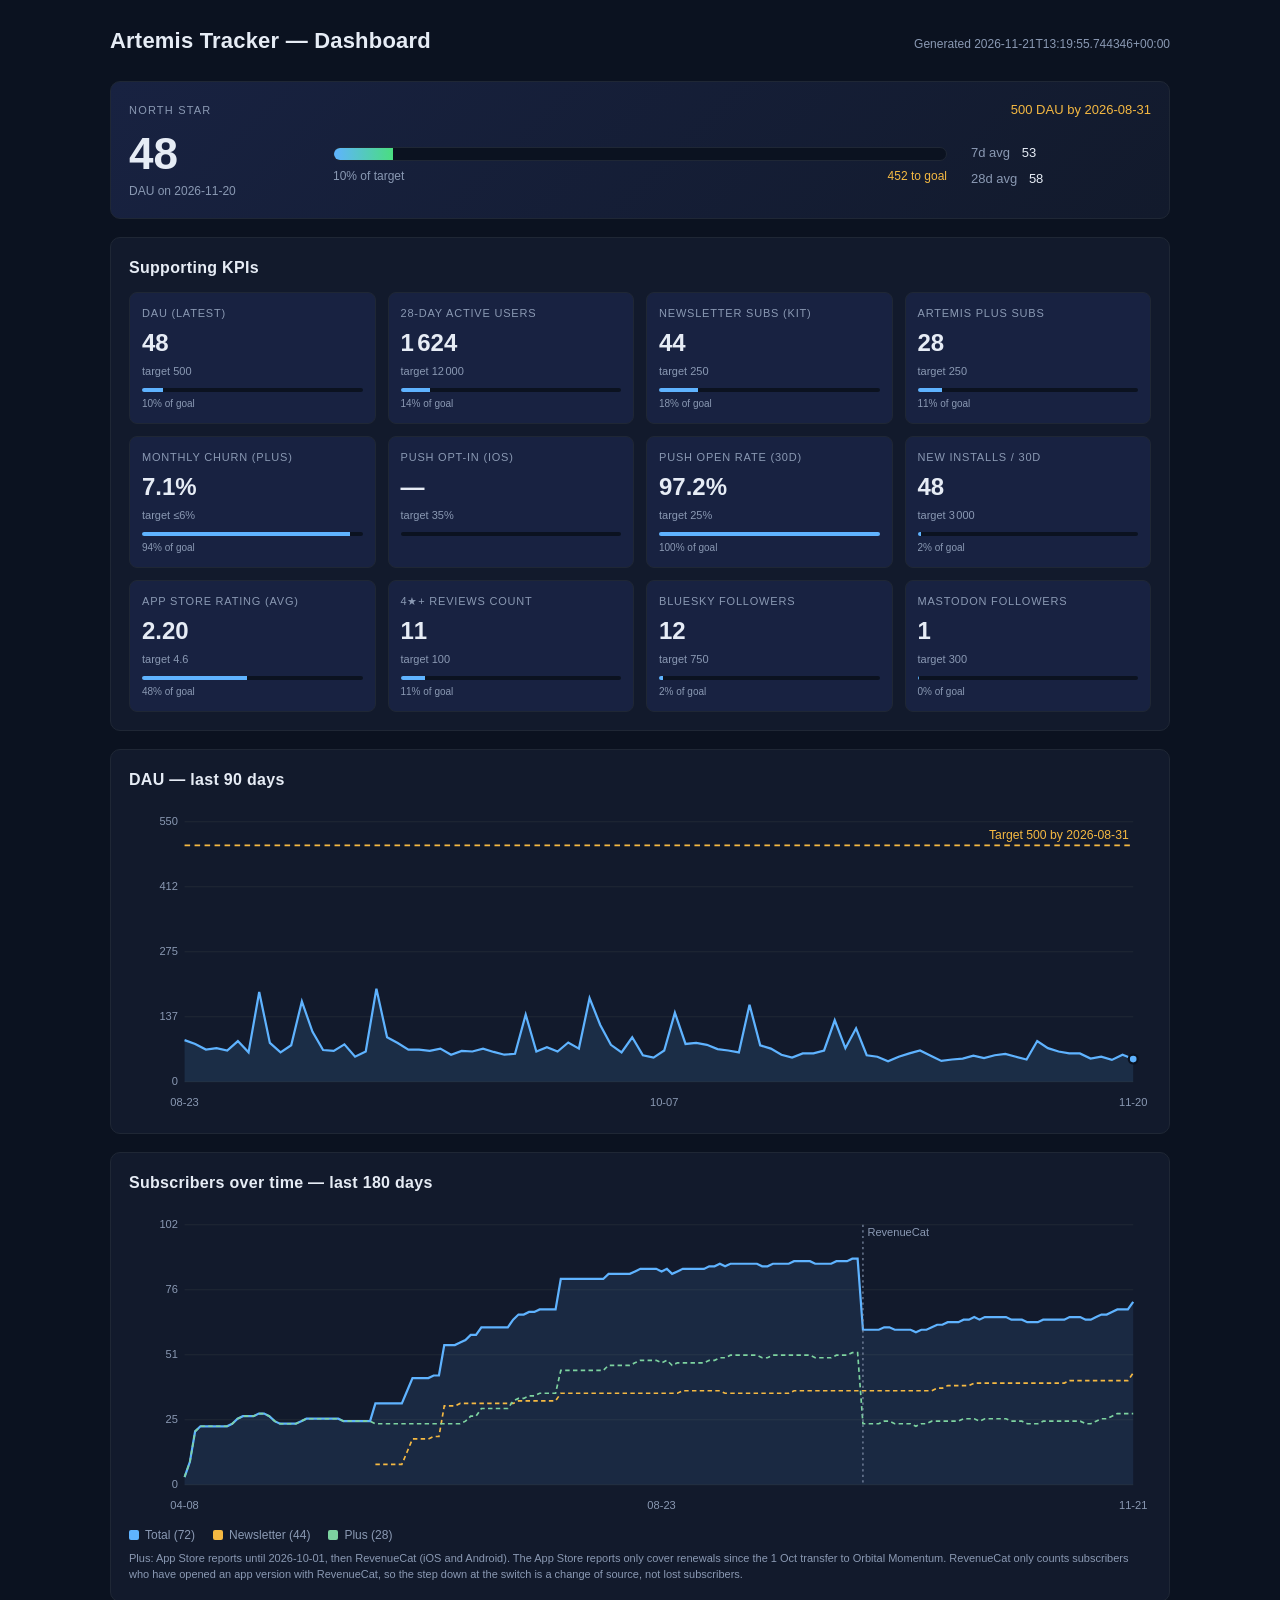
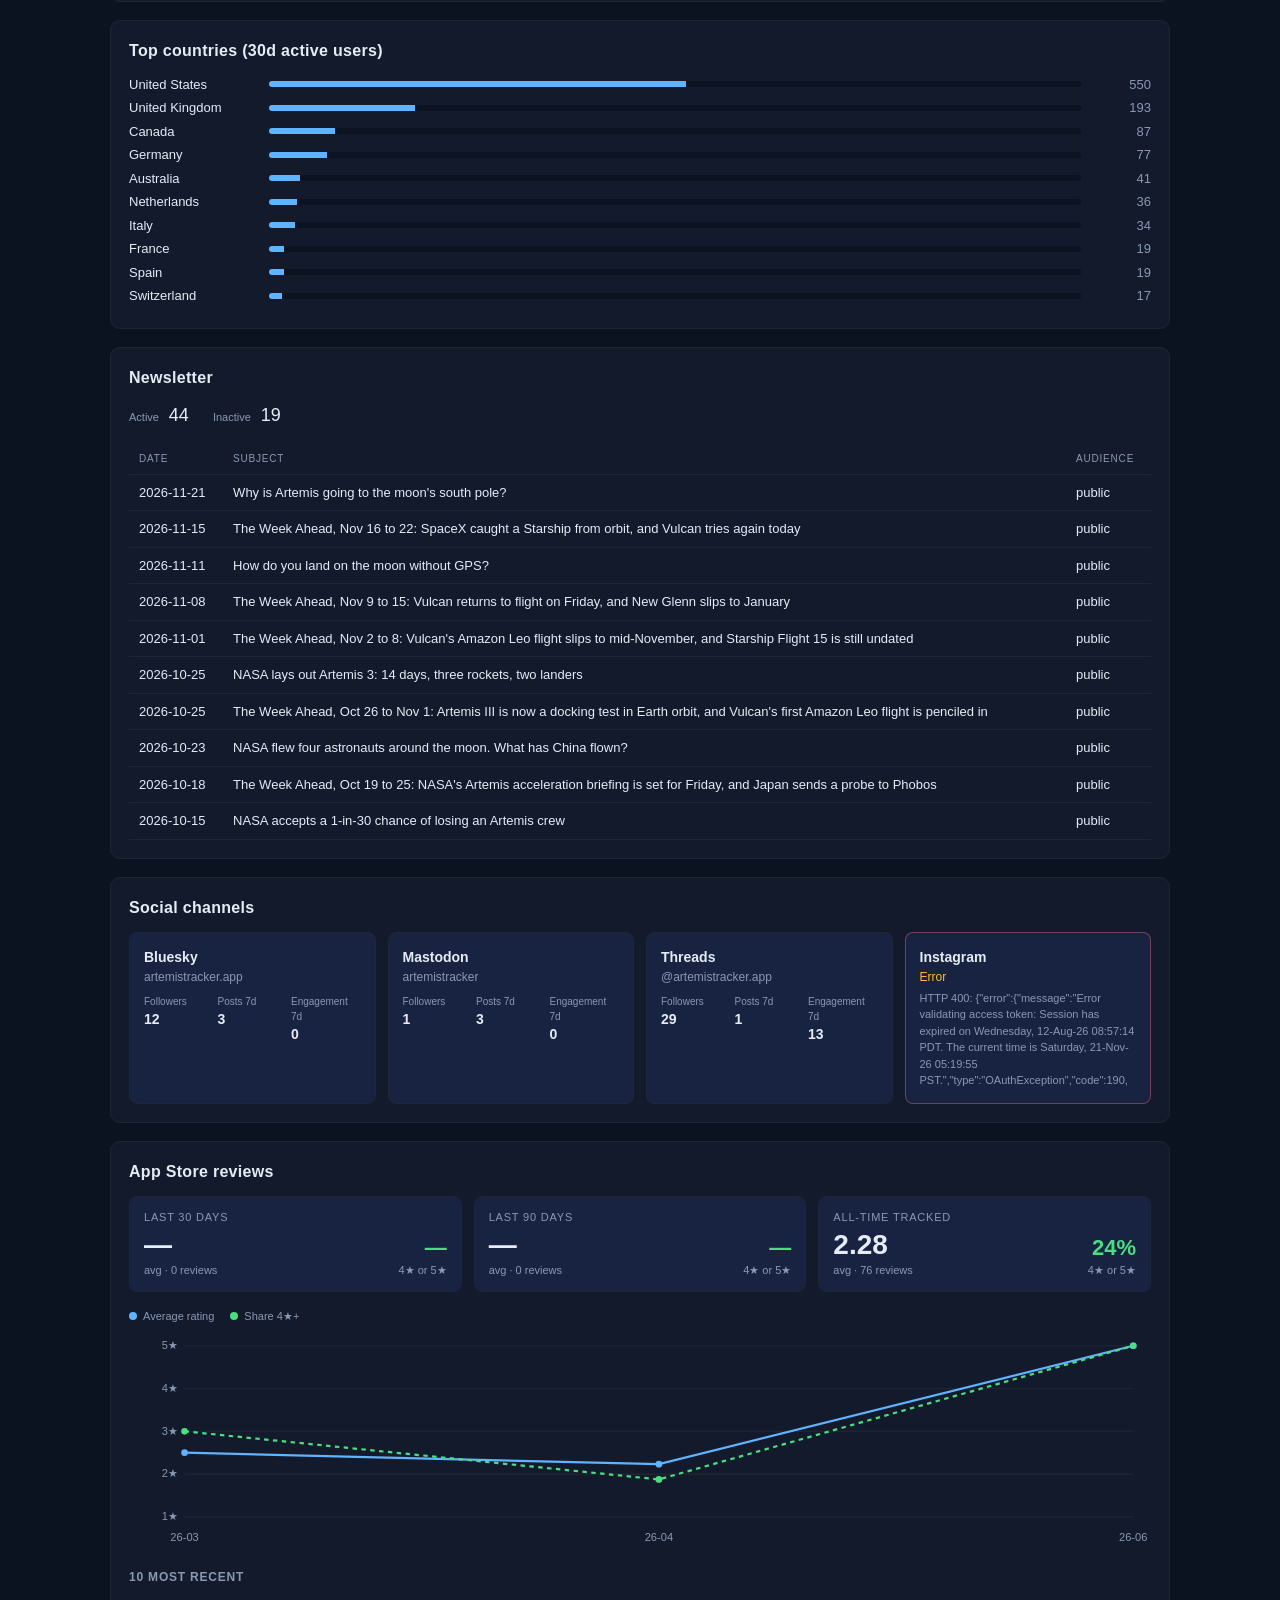
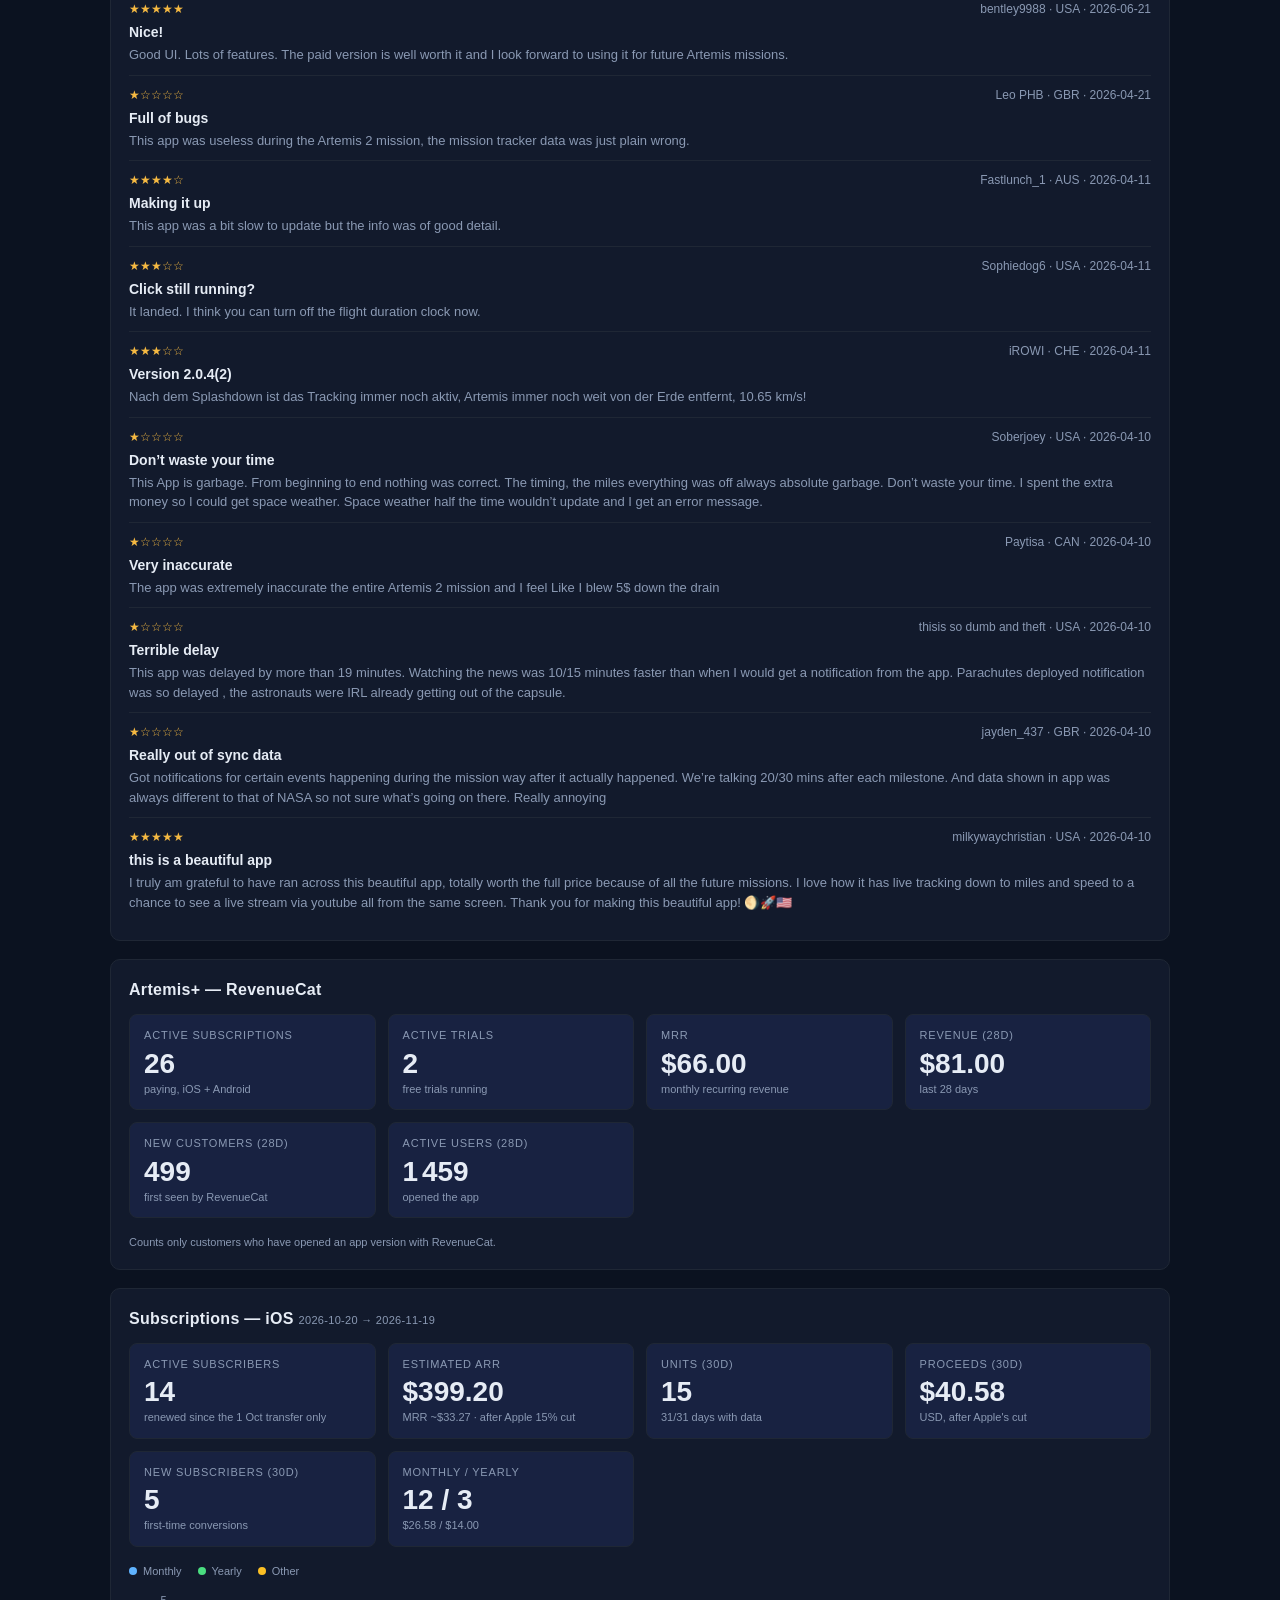
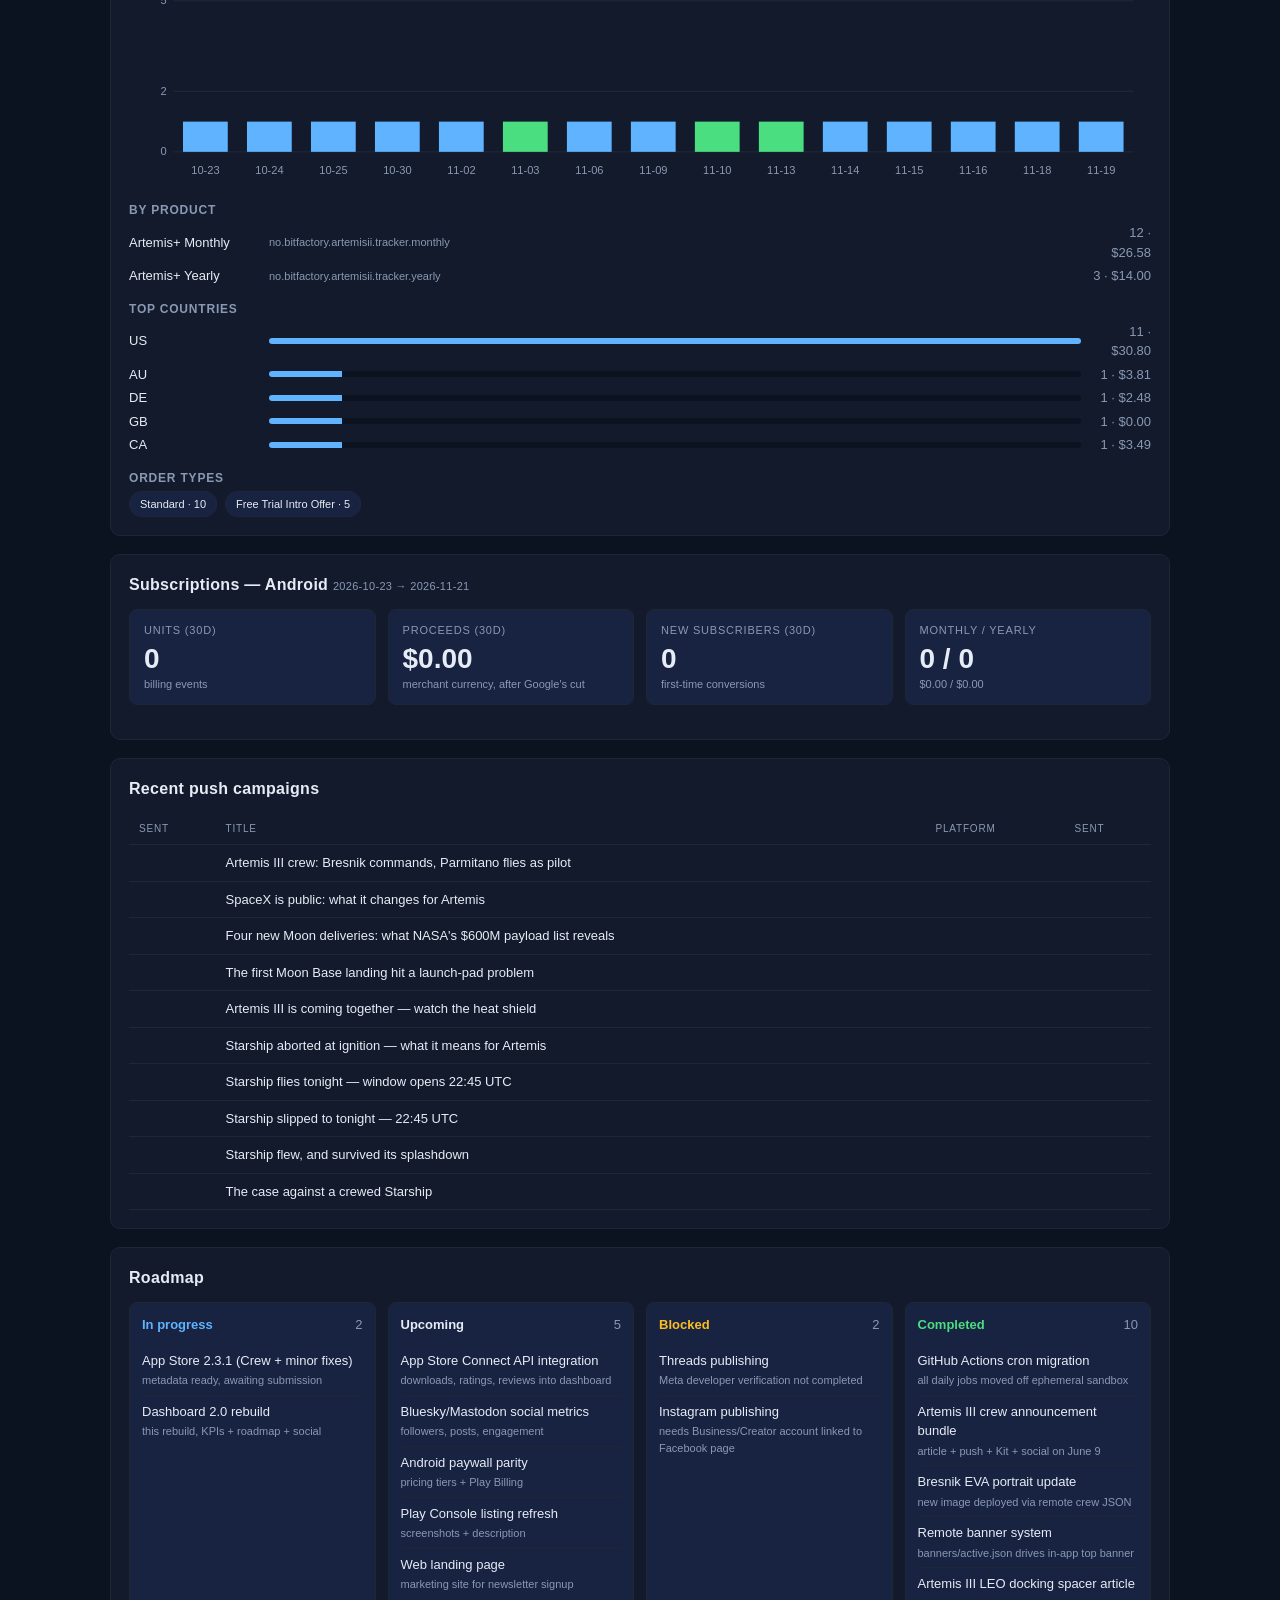
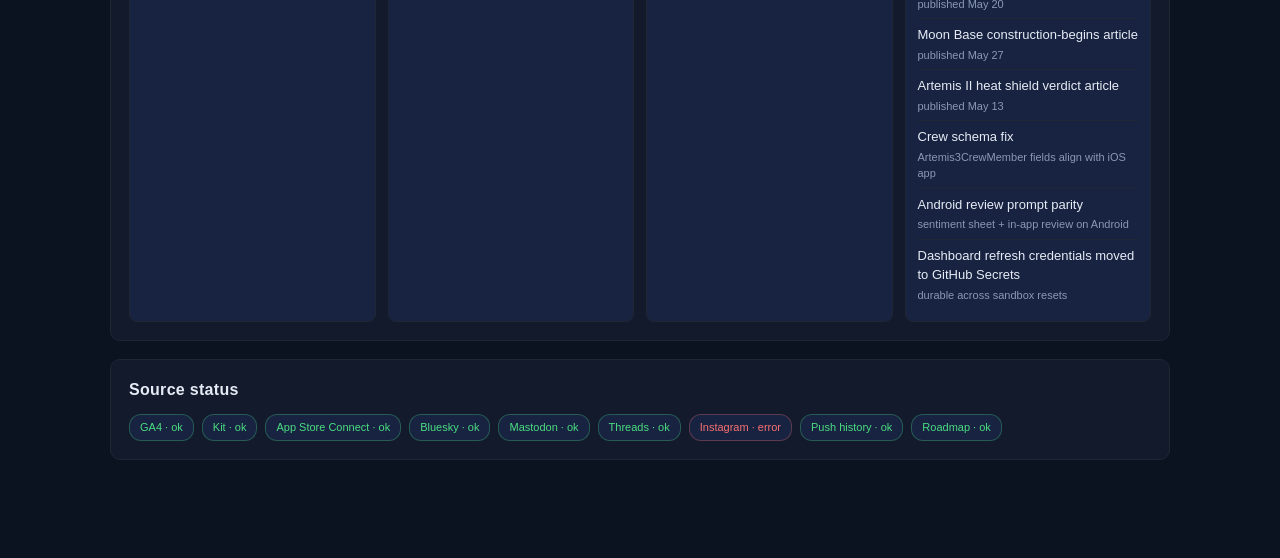
==== dashboard/index.html @ 48fac61f "Dashboard refresh: 2026-11-21T13:19:55Z" ====
<!doctype html>
<html lang='en'>
<head>
  <meta charset='utf-8'>
  <meta name='viewport' content='width=device-width, initial-scale=1'>
  <meta name='robots' content='noindex'>
  <title>Artemis Tracker — Dashboard</title>
  <style>
:root {
  --bg: #0b1220;
  --bg-card: #121a2c;
  --bg-card-2: #182241;
  --line: #1f2735;
  --text: #e6ecf5;
  --muted: #8a99b3;
  --accent: #5fb3ff;
  --accent-2: #f5b942;
  --ok: #4ade80;
  --warn: #fbbf24;
  --err: #f87171;
  --skipped: #6b7280;
}
* { box-sizing: border-box; }
html, body { background: var(--bg); color: var(--text); margin: 0; padding: 0;
  font-family: -apple-system, BlinkMacSystemFont, "Segoe UI", Roboto, "Helvetica Neue", Arial, sans-serif;
  font-size: 14px; line-height: 1.5; }
a { color: var(--accent); text-decoration: none; }
main { max-width: 1100px; margin: 0 auto; padding: 24px 20px 80px; }
header.page { display: flex; justify-content: space-between; align-items: baseline; margin-bottom: 24px; }
header.page h1 { font-size: 22px; margin: 0; letter-spacing: 0.2px; }
header.page .gen { color: var(--muted); font-size: 12px; }
h2 { font-size: 16px; letter-spacing: 0.3px; margin: 0 0 12px; color: var(--text); }
section { background: var(--bg-card); border: 1px solid var(--line); border-radius: 10px;
  padding: 18px; margin-bottom: 18px; }
.empty { color: var(--muted); font-style: normal; padding: 6px 0; }
.empty.err { color: var(--err); }

/* North Star */
.north-star { background: linear-gradient(135deg, #182241 0%, #121a2c 100%); }
.ns-head { display:flex; justify-content: space-between; align-items: baseline; margin-bottom: 12px; }
.ns-label { color: var(--muted); text-transform: uppercase; letter-spacing: 1.2px; font-size: 11px; }
.ns-target { color: var(--accent-2); font-size: 13px; }
.ns-row { display: grid; grid-template-columns: 180px 1fr 180px; gap: 24px; align-items: center; }
.ns-current .ns-value { font-size: 44px; font-weight: 600; line-height: 1; color: var(--text); }
.ns-current .ns-sub { color: var(--muted); font-size: 12px; margin-top: 6px; }
.ns-bar { position: relative; height: 14px; background: #0b1220; border: 1px solid var(--line); border-radius: 8px; overflow: hidden; }
.ns-bar-fill { height: 100%; background: linear-gradient(90deg, #5fb3ff, #4ade80); }
.ns-progress-meta { display: flex; justify-content: space-between; color: var(--muted); font-size: 12px; margin-top: 6px; }
.ns-gap { color: var(--accent-2); }
.ns-gap.ok { color: var(--ok); }
.ns-aux { display: flex; flex-direction: column; gap: 6px; font-size: 13px; }
.ns-aux .lbl { color: var(--muted); margin-right: 8px; }
.ns-aux .val { color: var(--text); font-weight: 500; }

/* KPI grid */
.kpi-grid { display: grid; grid-template-columns: repeat(auto-fill, minmax(200px, 1fr)); gap: 12px; }
.kpi { background: var(--bg-card-2); border: 1px solid var(--line); border-radius: 8px; padding: 12px; }
.kpi-label { color: var(--muted); font-size: 11px; text-transform: uppercase; letter-spacing: 0.8px; }
.kpi-value { font-size: 24px; font-weight: 600; margin-top: 4px; }
.kpi-target { color: var(--muted); font-size: 11px; margin-top: 2px; }
.kpi-bar { height: 4px; background: #0b1220; border-radius: 4px; margin-top: 8px; overflow: hidden; }
.kpi-bar-fill { height: 100%; background: var(--accent); }
.kpi-pct { color: var(--muted); font-size: 10px; margin-top: 4px; }

/* Chart */
.chart-section svg { width: 100%; height: auto; display: block; }

/* Tables */
.tbl { width: 100%; border-collapse: collapse; font-size: 13px; }
.tbl th, .tbl td { padding: 8px 10px; border-bottom: 1px solid var(--line); text-align: left; }
.tbl th { color: var(--muted); font-weight: 500; text-transform: uppercase; font-size: 10px; letter-spacing: 0.8px; }

.kit-stats { display: flex; gap: 24px; margin-bottom: 14px; }
.kit-stats .lbl { color: var(--muted); font-size: 11px; }
.kit-stats .val { font-size: 18px; margin-left: 6px; }

/* Socials */
.social-grid { display: grid; grid-template-columns: repeat(auto-fit, minmax(220px, 1fr)); gap: 12px; }
.social-card { background: var(--bg-card-2); border: 1px solid var(--line); border-radius: 8px; padding: 14px; }
.social-card.blocked, .social-card.skipped { opacity: 0.6; }
.social-card.err { border-color: rgba(248, 113, 113, 0.4); }
.social-name { font-weight: 600; }
.social-handle { color: var(--muted); font-size: 12px; margin-bottom: 8px; }
.social-blocked { color: var(--warn); font-size: 12px; }
.social-reason { color: var(--muted); font-size: 11px; margin-top: 4px; }
.social-stats { display: grid; grid-template-columns: 1fr 1fr 1fr; gap: 4px; margin-top: 8px; }
.social-stats .lbl { color: var(--muted); font-size: 10px; display: block; }
.social-stats .val { font-weight: 600; }

/* App Store */
.asc-stat-grid { display: grid; grid-template-columns: repeat(auto-fit, minmax(220px, 1fr)); gap: 12px; margin-bottom: 16px; }
.asc-stat-card { background: var(--bg-card-2); border: 1px solid var(--line); border-radius: 8px; padding: 12px 14px; }
.asc-stat-label { color: var(--muted); font-size: 11px; text-transform: uppercase; letter-spacing: 0.8px; margin-bottom: 6px; }
.asc-stat-row { display: flex; justify-content: space-between; align-items: flex-end; }
.asc-stat-val { font-size: 28px; font-weight: 600; line-height: 1; }
.asc-stat-share { font-size: 22px; font-weight: 600; color: var(--ok); line-height: 1; }
.asc-stat-sub { color: var(--muted); font-size: 11px; margin-top: 3px; }
.asc-stat-side { text-align: right; }
.asc-new-badge { background: var(--accent); color: #0b1220; border-radius: 10px; padding: 2px 10px; font-size: 11px; font-weight: 600; margin-left: 8px; vertical-align: middle; }
.asc-trend { margin: 12px 0 18px; }
.asc-trend-head { display: flex; gap: 16px; color: var(--muted); font-size: 11px; margin-bottom: 4px; }
.asc-legend { display: inline-flex; align-items: center; gap: 6px; }
.legend-dot { width: 8px; height: 8px; border-radius: 50%; display: inline-block; }
.asc-trend svg { width: 100%; height: auto; display: block; }
.asc-recent-h { font-size: 12px; color: var(--muted); text-transform: uppercase; letter-spacing: 0.8px; margin: 14px 0 4px; }
.review { padding: 10px 0; border-bottom: 1px solid var(--line); }
.review:last-child { border-bottom: none; }
.review-head { display: flex; justify-content: space-between; font-size: 12px; }
.review-stars { color: var(--accent-2); }
.review-meta { color: var(--muted); }
.review-title { font-weight: 600; margin-top: 4px; }
.review-body { color: var(--muted); font-size: 13px; margin-top: 2px; }

/* Roadmap */
.roadmap-grid { display: grid; grid-template-columns: repeat(auto-fit, minmax(220px, 1fr)); gap: 12px; }
.rm-col { background: var(--bg-card-2); border: 1px solid var(--line); border-radius: 8px; padding: 12px; }
.rm-col h3 { margin: 0 0 10px; font-size: 13px; display: flex; justify-content: space-between; }
.rm-count { color: var(--muted); font-weight: normal; }
.rm-col ul { margin: 0; padding: 0; list-style: none; }
.rm-col li { padding: 6px 0; border-bottom: 1px solid var(--line); font-size: 13px; }
.rm-col li:last-child { border-bottom: none; }
.rm-title { display: block; }
.rm-note { display: block; color: var(--muted); font-size: 11px; margin-top: 2px; }
.rm-in_progress h3 { color: var(--accent); }
.rm-upcoming h3 { color: var(--text); }
.rm-blocked h3 { color: var(--warn); }
.rm-completed h3 { color: var(--ok); }

/* Countries */
.ctry-row { display: grid; grid-template-columns: 130px 1fr 60px; align-items: center; gap: 10px; margin-bottom: 4px; font-size: 13px; }
.ctry-bar { height: 6px; background: #0b1220; border-radius: 4px; overflow: hidden; }
.ctry-fill { height: 100%; background: var(--accent); }
.ctry-val { text-align: right; color: var(--muted); }

/* Health chips */
.chips { display: flex; flex-wrap: wrap; gap: 8px; }
.chip { font-size: 11px; padding: 4px 10px; border-radius: 12px; border: 1px solid var(--line); background: var(--bg-card-2); }
.chip-ok { color: var(--ok); border-color: rgba(74, 222, 128, 0.3); }
.chip-error { color: var(--err); border-color: rgba(248, 113, 113, 0.3); }
.chip-blocked { color: var(--warn); border-color: rgba(251, 191, 36, 0.3); }
.chip-skipped { color: var(--skipped); }
</style>
</head>
<body>
<main>
  <header class='page'>
    <h1>Artemis Tracker — Dashboard</h1>
    <div class='gen'>Generated 2026-11-21T13:19:55.744346+00:00</div>
  </header>

  
<section class='north-star'>
  <div class='ns-head'>
    <div class='ns-label'>North Star</div>
    <div class='ns-target'>500 DAU by 2026-08-31</div>
  </div>
  <div class='ns-row'>
    <div class='ns-current'>
      <div class='ns-value'>48</div>
      <div class='ns-sub'>DAU on 2026-11-20</div>
    </div>
    <div class='ns-progress-wrap'>
      <div class='ns-bar'>
        <div class='ns-bar-fill' style='width:9.6%'></div>
        <div class='ns-bar-target' title='Target 500'></div>
      </div>
      <div class='ns-progress-meta'>
        <span>10% of target</span>
        <span class='ns-gap'>452 to goal</span>
      </div>
    </div>
    <div class='ns-aux'>
      <div><span class='lbl'>7d avg</span> <span class='val'>53</span></div>
      <div><span class='lbl'>28d avg</span> <span class='val'>58</span></div>
    </div>
  </div>
</section>
  
<section class='kpis'>
  <h2>Supporting KPIs</h2>
  <div class='kpi-grid'>
    
  <div class='kpi'>
    <div class='kpi-label'>DAU (latest)</div>
    <div class='kpi-value'>48</div>
    <div class='kpi-target'>target 500</div>
    <div class='kpi-bar'><div class='kpi-bar-fill' style='width:9.6%'></div></div>
    <div class='kpi-pct'>10% of goal</div>
  </div>
  <div class='kpi'>
    <div class='kpi-label'>28-day active users</div>
    <div class='kpi-value'>1 624</div>
    <div class='kpi-target'>target 12 000</div>
    <div class='kpi-bar'><div class='kpi-bar-fill' style='width:13.5%'></div></div>
    <div class='kpi-pct'>14% of goal</div>
  </div>
  <div class='kpi'>
    <div class='kpi-label'>Newsletter subs (Kit)</div>
    <div class='kpi-value'>44</div>
    <div class='kpi-target'>target 250</div>
    <div class='kpi-bar'><div class='kpi-bar-fill' style='width:17.6%'></div></div>
    <div class='kpi-pct'>18% of goal</div>
  </div>
  <div class='kpi'>
    <div class='kpi-label'>Artemis Plus subs</div>
    <div class='kpi-value'>28</div>
    <div class='kpi-target'>target 250</div>
    <div class='kpi-bar'><div class='kpi-bar-fill' style='width:11.2%'></div></div>
    <div class='kpi-pct'>11% of goal</div>
  </div>
  <div class='kpi'>
    <div class='kpi-label'>Monthly churn (Plus)</div>
    <div class='kpi-value'>7.1%</div>
    <div class='kpi-target'>target ≤6%</div>
    <div class='kpi-bar'><div class='kpi-bar-fill' style='width:94.3%'></div></div>
    <div class='kpi-pct'>94% of goal</div>
  </div>
  <div class='kpi'>
    <div class='kpi-label'>Push opt-in (iOS)</div>
    <div class='kpi-value'>—</div>
    <div class='kpi-target'>target 35%</div>
    <div class='kpi-bar'><div class='kpi-bar-fill' style='width:0%'></div></div>
    <div class='kpi-pct'></div>
  </div>
  <div class='kpi'>
    <div class='kpi-label'>Push open rate (30d)</div>
    <div class='kpi-value'>97.2%</div>
    <div class='kpi-target'>target 25%</div>
    <div class='kpi-bar'><div class='kpi-bar-fill' style='width:100.0%'></div></div>
    <div class='kpi-pct'>100% of goal</div>
  </div>
  <div class='kpi'>
    <div class='kpi-label'>New installs / 30d</div>
    <div class='kpi-value'>48</div>
    <div class='kpi-target'>target 3 000</div>
    <div class='kpi-bar'><div class='kpi-bar-fill' style='width:1.6%'></div></div>
    <div class='kpi-pct'>2% of goal</div>
  </div>
  <div class='kpi'>
    <div class='kpi-label'>App Store rating (avg)</div>
    <div class='kpi-value'>2.20</div>
    <div class='kpi-target'>target 4.6</div>
    <div class='kpi-bar'><div class='kpi-bar-fill' style='width:47.8%'></div></div>
    <div class='kpi-pct'>48% of goal</div>
  </div>
  <div class='kpi'>
    <div class='kpi-label'>4★+ reviews count</div>
    <div class='kpi-value'>11</div>
    <div class='kpi-target'>target 100</div>
    <div class='kpi-bar'><div class='kpi-bar-fill' style='width:11.0%'></div></div>
    <div class='kpi-pct'>11% of goal</div>
  </div>
  <div class='kpi'>
    <div class='kpi-label'>Bluesky followers</div>
    <div class='kpi-value'>12</div>
    <div class='kpi-target'>target 750</div>
    <div class='kpi-bar'><div class='kpi-bar-fill' style='width:1.6%'></div></div>
    <div class='kpi-pct'>2% of goal</div>
  </div>
  <div class='kpi'>
    <div class='kpi-label'>Mastodon followers</div>
    <div class='kpi-value'>1</div>
    <div class='kpi-target'>target 300</div>
    <div class='kpi-bar'><div class='kpi-bar-fill' style='width:0.3%'></div></div>
    <div class='kpi-pct'>0% of goal</div>
  </div>
  </div>
</section>
  
<section class='chart-section'>
  <h2>DAU — last 90 days</h2>
  <svg viewBox='0 0 920 280' xmlns='http://www.w3.org/2000/svg' role='img' aria-label='Daily active users chart'>
    <line x1='50' y1='250.0' x2='904' y2='250.0' stroke='#1f2735' stroke-width='1'/><text x='44' y='253.0' fill='#8a99b3' font-size='10' text-anchor='end'>0</text><line x1='50' y1='191.5' x2='904' y2='191.5' stroke='#1f2735' stroke-width='1'/><text x='44' y='194.5' fill='#8a99b3' font-size='10' text-anchor='end'>137</text><line x1='50' y1='133.0' x2='904' y2='133.0' stroke='#1f2735' stroke-width='1'/><text x='44' y='136.0' fill='#8a99b3' font-size='10' text-anchor='end'>275</text><line x1='50' y1='74.5' x2='904' y2='74.5' stroke='#1f2735' stroke-width='1'/><text x='44' y='77.5' fill='#8a99b3' font-size='10' text-anchor='end'>412</text><line x1='50' y1='16.0' x2='904' y2='16.0' stroke='#1f2735' stroke-width='1'/><text x='44' y='19.0' fill='#8a99b3' font-size='10' text-anchor='end'>550</text>
    <polygon points='50.0,250.0 50.0,212.6 59.6,216.0 69.2,221.1 78.8,219.8 88.4,221.9 98.0,213.4 107.6,223.6 117.2,169.2 126.8,215.1 136.4,223.6 146.0,217.2 155.6,177.7 165.1,204.9 174.7,221.5 184.3,222.3 193.9,216.4 203.5,227.5 213.1,222.8 222.7,166.2 232.3,210.0 241.9,215.1 251.5,221.1 261.1,221.1 270.7,222.3 280.3,220.2 289.9,225.7 299.5,222.3 309.1,222.8 318.7,220.2 328.3,223.2 337.9,225.7 347.5,224.9 357.1,189.6 366.7,222.8 376.2,218.9 385.8,222.8 395.4,214.7 405.0,220.2 414.6,174.7 424.2,198.9 433.8,216.8 443.4,223.6 453.0,210.0 462.6,226.2 472.2,228.3 481.8,221.9 491.4,187.9 501.0,216.0 510.6,215.1 520.2,216.8 529.8,220.6 539.4,221.9 549.0,223.6 558.6,180.7 568.2,217.2 577.8,220.2 587.3,225.7 596.9,228.3 606.5,224.5 616.1,224.5 625.7,221.9 635.3,194.7 644.9,219.8 654.5,201.9 664.1,226.2 673.7,227.5 683.3,231.7 692.9,227.5 702.5,224.5 712.1,221.9 721.7,226.6 731.3,231.3 740.9,230.0 750.5,229.2 760.1,226.6 769.7,228.7 779.3,226.2 788.9,224.9 798.4,227.5 808.0,230.0 817.6,213.4 827.2,219.8 836.8,222.8 846.4,224.5 856.0,224.5 865.6,229.2 875.2,227.5 884.8,230.4 894.4,225.7 904.0,229.6 904.0,250.0' fill='rgba(95,179,255,0.12)' />
    <polyline points='50.0,212.6 59.6,216.0 69.2,221.1 78.8,219.8 88.4,221.9 98.0,213.4 107.6,223.6 117.2,169.2 126.8,215.1 136.4,223.6 146.0,217.2 155.6,177.7 165.1,204.9 174.7,221.5 184.3,222.3 193.9,216.4 203.5,227.5 213.1,222.8 222.7,166.2 232.3,210.0 241.9,215.1 251.5,221.1 261.1,221.1 270.7,222.3 280.3,220.2 289.9,225.7 299.5,222.3 309.1,222.8 318.7,220.2 328.3,223.2 337.9,225.7 347.5,224.9 357.1,189.6 366.7,222.8 376.2,218.9 385.8,222.8 395.4,214.7 405.0,220.2 414.6,174.7 424.2,198.9 433.8,216.8 443.4,223.6 453.0,210.0 462.6,226.2 472.2,228.3 481.8,221.9 491.4,187.9 501.0,216.0 510.6,215.1 520.2,216.8 529.8,220.6 539.4,221.9 549.0,223.6 558.6,180.7 568.2,217.2 577.8,220.2 587.3,225.7 596.9,228.3 606.5,224.5 616.1,224.5 625.7,221.9 635.3,194.7 644.9,219.8 654.5,201.9 664.1,226.2 673.7,227.5 683.3,231.7 692.9,227.5 702.5,224.5 712.1,221.9 721.7,226.6 731.3,231.3 740.9,230.0 750.5,229.2 760.1,226.6 769.7,228.7 779.3,226.2 788.9,224.9 798.4,227.5 808.0,230.0 817.6,213.4 827.2,219.8 836.8,222.8 846.4,224.5 856.0,224.5 865.6,229.2 875.2,227.5 884.8,230.4 894.4,225.7 904.0,229.6' fill='none' stroke='#5fb3ff' stroke-width='2'/>
    <line x1='50' y1='37.3' x2='904' y2='37.3' stroke='#f5b942' stroke-width='1.5' stroke-dasharray='5,4' />
    <text x='900' y='31.3' fill='#f5b942' font-size='11' text-anchor='end'>Target 500 by 2026-08-31</text>
    <circle cx='904.0' cy='229.6' r='4' fill='#5fb3ff' stroke='#0b1220' stroke-width='2'/>
    <text x='50.0' y='272' fill='#8a99b3' font-size='10' text-anchor='middle'>08-23</text><text x='481.8' y='272' fill='#8a99b3' font-size='10' text-anchor='middle'>10-07</text><text x='904.0' y='272' fill='#8a99b3' font-size='10' text-anchor='middle'>11-20</text>
  </svg>
</section>
  
<section class='chart-section'>
  <h2>Subscribers over time — last 180 days</h2>
  <svg viewBox='0 0 920 280' xmlns='http://www.w3.org/2000/svg' role='img' aria-label='Accumulated subscribers chart'>
    <line x1='50' y1='250.0' x2='904' y2='250.0' stroke='#1f2735' stroke-width='1'/><text x='44' y='253.0' fill='#8a99b3' font-size='10' text-anchor='end'>0</text><line x1='50' y1='191.5' x2='904' y2='191.5' stroke='#1f2735' stroke-width='1'/><text x='44' y='194.5' fill='#8a99b3' font-size='10' text-anchor='end'>25</text><line x1='50' y1='133.0' x2='904' y2='133.0' stroke='#1f2735' stroke-width='1'/><text x='44' y='136.0' fill='#8a99b3' font-size='10' text-anchor='end'>51</text><line x1='50' y1='74.5' x2='904' y2='74.5' stroke='#1f2735' stroke-width='1'/><text x='44' y='77.5' fill='#8a99b3' font-size='10' text-anchor='end'>76</text><line x1='50' y1='16.0' x2='904' y2='16.0' stroke='#1f2735' stroke-width='1'/><text x='44' y='19.0' fill='#8a99b3' font-size='10' text-anchor='end'>102</text>
    <polygon points='50.0,250.0 50.0,243.1 54.8,229.4 59.5,202.0 64.3,197.4 69.1,197.4 73.9,197.4 78.6,197.4 83.4,197.4 88.2,197.4 92.9,195.1 97.7,190.6 102.5,188.3 107.3,188.3 112.0,188.3 116.8,186.0 121.6,186.0 126.3,188.3 131.1,192.8 135.9,195.1 140.6,195.1 145.4,195.1 150.2,195.1 155.0,192.8 159.7,190.6 164.5,190.6 169.3,190.6 174.0,190.6 178.8,190.6 183.6,190.6 188.4,190.6 193.1,192.8 197.9,192.8 202.7,192.8 207.4,192.8 212.2,192.8 217.0,192.8 221.8,176.8 226.5,176.8 231.3,176.8 236.1,176.8 240.8,176.8 245.6,176.8 250.4,165.4 255.2,154.0 259.9,154.0 264.7,154.0 269.5,154.0 274.2,151.7 279.0,151.7 283.8,124.3 288.5,124.3 293.3,124.3 298.1,122.0 302.9,119.7 307.6,115.1 312.4,115.1 317.2,108.3 321.9,108.3 326.7,108.3 331.5,108.3 336.3,108.3 341.0,108.3 345.8,101.4 350.6,96.8 355.3,96.8 360.1,94.5 364.9,94.5 369.7,92.2 374.4,92.2 379.2,92.2 384.0,92.2 388.7,64.8 393.5,64.8 398.3,64.8 403.1,64.8 407.8,64.8 412.6,64.8 417.4,64.8 422.1,64.8 426.9,64.8 431.7,60.2 436.4,60.2 441.2,60.2 446.0,60.2 450.8,60.2 455.5,58.0 460.3,55.7 465.1,55.7 469.8,55.7 474.6,55.7 479.4,58.0 484.2,55.7 488.9,60.2 493.7,58.0 498.5,55.7 503.2,55.7 508.0,55.7 512.8,55.7 517.6,55.7 522.3,53.4 527.1,53.4 531.9,51.1 536.6,53.4 541.4,51.1 546.2,51.1 550.9,51.1 555.7,51.1 560.5,51.1 565.3,51.1 570.0,53.4 574.8,53.4 579.6,51.1 584.3,51.1 589.1,51.1 593.9,51.1 598.7,48.8 603.4,48.8 608.2,48.8 613.0,48.8 617.7,51.1 622.5,51.1 627.3,51.1 632.1,51.1 636.8,48.8 641.6,48.8 646.4,48.8 651.1,46.5 655.9,46.5 660.7,110.5 665.5,110.5 670.2,110.5 675.0,110.5 679.8,108.3 684.5,108.3 689.3,110.5 694.1,110.5 698.8,110.5 703.6,110.5 708.4,112.8 713.2,110.5 717.9,110.5 722.7,108.3 727.5,106.0 732.2,106.0 737.0,103.7 741.8,103.7 746.6,103.7 751.3,101.4 756.1,101.4 760.9,99.1 765.6,101.4 770.4,99.1 775.2,99.1 780.0,99.1 784.7,99.1 789.5,99.1 794.3,101.4 799.0,101.4 803.8,101.4 808.6,103.7 813.4,103.7 818.1,103.7 822.9,101.4 827.7,101.4 832.4,101.4 837.2,101.4 842.0,101.4 846.7,99.1 851.5,99.1 856.3,99.1 861.1,101.4 865.8,101.4 870.6,99.1 875.4,96.8 880.1,96.8 884.9,94.5 889.7,92.2 894.5,92.2 899.2,92.2 904.0,85.4 904.0,250.0' fill='rgba(95,179,255,0.10)' />
    <polyline points='50.0,243.1 54.8,229.4 59.5,202.0 64.3,197.4 69.1,197.4 73.9,197.4 78.6,197.4 83.4,197.4 88.2,197.4 92.9,195.1 97.7,190.6 102.5,188.3 107.3,188.3 112.0,188.3 116.8,186.0 121.6,186.0 126.3,188.3 131.1,192.8 135.9,195.1 140.6,195.1 145.4,195.1 150.2,195.1 155.0,192.8 159.7,190.6 164.5,190.6 169.3,190.6 174.0,190.6 178.8,190.6 183.6,190.6 188.4,190.6 193.1,192.8 197.9,192.8 202.7,192.8 207.4,192.8 212.2,192.8 217.0,192.8 221.8,176.8 226.5,176.8 231.3,176.8 236.1,176.8 240.8,176.8 245.6,176.8 250.4,165.4 255.2,154.0 259.9,154.0 264.7,154.0 269.5,154.0 274.2,151.7 279.0,151.7 283.8,124.3 288.5,124.3 293.3,124.3 298.1,122.0 302.9,119.7 307.6,115.1 312.4,115.1 317.2,108.3 321.9,108.3 326.7,108.3 331.5,108.3 336.3,108.3 341.0,108.3 345.8,101.4 350.6,96.8 355.3,96.8 360.1,94.5 364.9,94.5 369.7,92.2 374.4,92.2 379.2,92.2 384.0,92.2 388.7,64.8 393.5,64.8 398.3,64.8 403.1,64.8 407.8,64.8 412.6,64.8 417.4,64.8 422.1,64.8 426.9,64.8 431.7,60.2 436.4,60.2 441.2,60.2 446.0,60.2 450.8,60.2 455.5,58.0 460.3,55.7 465.1,55.7 469.8,55.7 474.6,55.7 479.4,58.0 484.2,55.7 488.9,60.2 493.7,58.0 498.5,55.7 503.2,55.7 508.0,55.7 512.8,55.7 517.6,55.7 522.3,53.4 527.1,53.4 531.9,51.1 536.6,53.4 541.4,51.1 546.2,51.1 550.9,51.1 555.7,51.1 560.5,51.1 565.3,51.1 570.0,53.4 574.8,53.4 579.6,51.1 584.3,51.1 589.1,51.1 593.9,51.1 598.7,48.8 603.4,48.8 608.2,48.8 613.0,48.8 617.7,51.1 622.5,51.1 627.3,51.1 632.1,51.1 636.8,48.8 641.6,48.8 646.4,48.8 651.1,46.5 655.9,46.5 660.7,110.5 665.5,110.5 670.2,110.5 675.0,110.5 679.8,108.3 684.5,108.3 689.3,110.5 694.1,110.5 698.8,110.5 703.6,110.5 708.4,112.8 713.2,110.5 717.9,110.5 722.7,108.3 727.5,106.0 732.2,106.0 737.0,103.7 741.8,103.7 746.6,103.7 751.3,101.4 756.1,101.4 760.9,99.1 765.6,101.4 770.4,99.1 775.2,99.1 780.0,99.1 784.7,99.1 789.5,99.1 794.3,101.4 799.0,101.4 803.8,101.4 808.6,103.7 813.4,103.7 818.1,103.7 822.9,101.4 827.7,101.4 832.4,101.4 837.2,101.4 842.0,101.4 846.7,99.1 851.5,99.1 856.3,99.1 861.1,101.4 865.8,101.4 870.6,99.1 875.4,96.8 880.1,96.8 884.9,94.5 889.7,92.2 894.5,92.2 899.2,92.2 904.0,85.4' fill='none' stroke='#5fb3ff' stroke-width='2'/>
    <polyline points='221.8,231.7 226.5,231.7 231.3,231.7 236.1,231.7 240.8,231.7 245.6,231.7 250.4,220.3 255.2,208.8 259.9,208.8 264.7,208.8 269.5,208.8 274.2,206.6 279.0,206.6 283.8,179.1 288.5,179.1 293.3,179.1 298.1,176.8 302.9,176.8 307.6,176.8 312.4,176.8 317.2,176.8 321.9,176.8 326.7,176.8 331.5,176.8 336.3,176.8 341.0,176.8 345.8,176.8 350.6,174.6 355.3,174.6 360.1,174.6 364.9,174.6 369.7,174.6 374.4,174.6 379.2,174.6 384.0,174.6 388.7,167.7 393.5,167.7 398.3,167.7 403.1,167.7 407.8,167.7 412.6,167.7 417.4,167.7 422.1,167.7 426.9,167.7 431.7,167.7 436.4,167.7 441.2,167.7 446.0,167.7 450.8,167.7 455.5,167.7 460.3,167.7 465.1,167.7 469.8,167.7 474.6,167.7 479.4,167.7 484.2,167.7 488.9,167.7 493.7,167.7 498.5,165.4 503.2,165.4 508.0,165.4 512.8,165.4 517.6,165.4 522.3,165.4 527.1,165.4 531.9,165.4 536.6,167.7 541.4,167.7 546.2,167.7 550.9,167.7 555.7,167.7 560.5,167.7 565.3,167.7 570.0,167.7 574.8,167.7 579.6,167.7 584.3,167.7 589.1,167.7 593.9,167.7 598.7,165.4 603.4,165.4 608.2,165.4 613.0,165.4 617.7,165.4 622.5,165.4 627.3,165.4 632.1,165.4 636.8,165.4 641.6,165.4 646.4,165.4 651.1,165.4 655.9,165.4 660.7,165.4 665.5,165.4 670.2,165.4 675.0,165.4 679.8,165.4 684.5,165.4 689.3,165.4 694.1,165.4 698.8,165.4 703.6,165.4 708.4,165.4 713.2,165.4 717.9,165.4 722.7,165.4 727.5,163.1 732.2,163.1 737.0,160.8 741.8,160.8 746.6,160.8 751.3,160.8 756.1,160.8 760.9,158.5 765.6,158.5 770.4,158.5 775.2,158.5 780.0,158.5 784.7,158.5 789.5,158.5 794.3,158.5 799.0,158.5 803.8,158.5 808.6,158.5 813.4,158.5 818.1,158.5 822.9,158.5 827.7,158.5 832.4,158.5 837.2,158.5 842.0,158.5 846.7,156.3 851.5,156.3 856.3,156.3 861.1,156.3 865.8,156.3 870.6,156.3 875.4,156.3 880.1,156.3 884.9,156.3 889.7,156.3 894.5,156.3 899.2,156.3 904.0,149.4' fill='none' stroke='#f5b942' stroke-width='1.5' stroke-dasharray='4,3'/>
    <polyline points='50.0,243.1 54.8,229.4 59.5,202.0 64.3,197.4 69.1,197.4 73.9,197.4 78.6,197.4 83.4,197.4 88.2,197.4 92.9,195.1 97.7,190.6 102.5,188.3 107.3,188.3 112.0,188.3 116.8,186.0 121.6,186.0 126.3,188.3 131.1,192.8 135.9,195.1 140.6,195.1 145.4,195.1 150.2,195.1 155.0,192.8 159.7,190.6 164.5,190.6 169.3,190.6 174.0,190.6 178.8,190.6 183.6,190.6 188.4,190.6 193.1,192.8 197.9,192.8 202.7,192.8 207.4,192.8 212.2,192.8 217.0,192.8 221.8,195.1 226.5,195.1 231.3,195.1 236.1,195.1 240.8,195.1 245.6,195.1 250.4,195.1 255.2,195.1 259.9,195.1 264.7,195.1 269.5,195.1 274.2,195.1 279.0,195.1 283.8,195.1 288.5,195.1 293.3,195.1 298.1,195.1 302.9,192.8 307.6,188.3 312.4,188.3 317.2,181.4 321.9,181.4 326.7,181.4 331.5,181.4 336.3,181.4 341.0,181.4 345.8,174.6 350.6,172.3 355.3,172.3 360.1,170.0 364.9,170.0 369.7,167.7 374.4,167.7 379.2,167.7 384.0,167.7 388.7,147.1 393.5,147.1 398.3,147.1 403.1,147.1 407.8,147.1 412.6,147.1 417.4,147.1 422.1,147.1 426.9,147.1 431.7,142.5 436.4,142.5 441.2,142.5 446.0,142.5 450.8,142.5 455.5,140.3 460.3,138.0 465.1,138.0 469.8,138.0 474.6,138.0 479.4,140.3 484.2,138.0 488.9,142.5 493.7,140.3 498.5,140.3 503.2,140.3 508.0,140.3 512.8,140.3 517.6,140.3 522.3,138.0 527.1,138.0 531.9,135.7 536.6,135.7 541.4,133.4 546.2,133.4 550.9,133.4 555.7,133.4 560.5,133.4 565.3,133.4 570.0,135.7 574.8,135.7 579.6,133.4 584.3,133.4 589.1,133.4 593.9,133.4 598.7,133.4 603.4,133.4 608.2,133.4 613.0,133.4 617.7,135.7 622.5,135.7 627.3,135.7 632.1,135.7 636.8,133.4 641.6,133.4 646.4,133.4 651.1,131.1 655.9,131.1 660.7,195.1 665.5,195.1 670.2,195.1 675.0,195.1 679.8,192.8 684.5,192.8 689.3,195.1 694.1,195.1 698.8,195.1 703.6,195.1 708.4,197.4 713.2,195.1 717.9,195.1 722.7,192.8 727.5,192.8 732.2,192.8 737.0,192.8 741.8,192.8 746.6,192.8 751.3,190.6 756.1,190.6 760.9,190.6 765.6,192.8 770.4,190.6 775.2,190.6 780.0,190.6 784.7,190.6 789.5,190.6 794.3,192.8 799.0,192.8 803.8,192.8 808.6,195.1 813.4,195.1 818.1,195.1 822.9,192.8 827.7,192.8 832.4,192.8 837.2,192.8 842.0,192.8 846.7,192.8 851.5,192.8 856.3,192.8 861.1,195.1 865.8,195.1 870.6,192.8 875.4,190.6 880.1,190.6 884.9,188.3 889.7,186.0 894.5,186.0 899.2,186.0 904.0,186.0' fill='none' stroke='#7dd3a0' stroke-width='1.5' stroke-dasharray='4,3'/>
    <line x1='660.7' y1='16' x2='660.7' y2='250' stroke='#8a99b3' stroke-width='1' stroke-dasharray='2,3'/><text x='664.7' y='26' fill='#8a99b3' font-size='10'>RevenueCat</text>
    <text x='50.0' y='272' fill='#8a99b3' font-size='10' text-anchor='middle'>04-08</text><text x='479.4' y='272' fill='#8a99b3' font-size='10' text-anchor='middle'>08-23</text><text x='904.0' y='272' fill='#8a99b3' font-size='10' text-anchor='middle'>11-21</text>
  </svg>
  <div class='legend' style='display:flex;gap:18px;flex-wrap:wrap;font-size:12px;color:#8a99b3;margin-top:8px;'><span><span style='display:inline-block;width:10px;height:10px;background:#5fb3ff;border-radius:2px;vertical-align:middle;margin-right:6px;'></span>Total (72)</span><span><span style='display:inline-block;width:10px;height:10px;background:#f5b942;border-radius:2px;vertical-align:middle;margin-right:6px;'></span>Newsletter (44)</span><span><span style='display:inline-block;width:10px;height:10px;background:#7dd3a0;border-radius:2px;vertical-align:middle;margin-right:6px;'></span>Plus (28)</span></div>
  <div style='font-size:11px;color:#8a99b3;margin-top:6px;'>Plus: App Store reports until 2026-10-01, then RevenueCat (iOS and Android). The App Store reports only cover renewals since the 1 Oct transfer to Orbital Momentum. RevenueCat only counts subscribers who have opened an app version with RevenueCat, so the step down at the switch is a change of source, not lost subscribers.</div>
</section>
  
<section>
  <h2>Top countries (30d active users)</h2>
  <div class='ctry-list'><div class='ctry-row'><span class='ctry-name'>United States</span><div class='ctry-bar'><div class='ctry-fill' style='width:51.3%'></div></div><span class='ctry-val'>550</span></div><div class='ctry-row'><span class='ctry-name'>United Kingdom</span><div class='ctry-bar'><div class='ctry-fill' style='width:18.0%'></div></div><span class='ctry-val'>193</span></div><div class='ctry-row'><span class='ctry-name'>Canada</span><div class='ctry-bar'><div class='ctry-fill' style='width:8.1%'></div></div><span class='ctry-val'>87</span></div><div class='ctry-row'><span class='ctry-name'>Germany</span><div class='ctry-bar'><div class='ctry-fill' style='width:7.2%'></div></div><span class='ctry-val'>77</span></div><div class='ctry-row'><span class='ctry-name'>Australia</span><div class='ctry-bar'><div class='ctry-fill' style='width:3.8%'></div></div><span class='ctry-val'>41</span></div><div class='ctry-row'><span class='ctry-name'>Netherlands</span><div class='ctry-bar'><div class='ctry-fill' style='width:3.4%'></div></div><span class='ctry-val'>36</span></div><div class='ctry-row'><span class='ctry-name'>Italy</span><div class='ctry-bar'><div class='ctry-fill' style='width:3.2%'></div></div><span class='ctry-val'>34</span></div><div class='ctry-row'><span class='ctry-name'>France</span><div class='ctry-bar'><div class='ctry-fill' style='width:1.8%'></div></div><span class='ctry-val'>19</span></div><div class='ctry-row'><span class='ctry-name'>Spain</span><div class='ctry-bar'><div class='ctry-fill' style='width:1.8%'></div></div><span class='ctry-val'>19</span></div><div class='ctry-row'><span class='ctry-name'>Switzerland</span><div class='ctry-bar'><div class='ctry-fill' style='width:1.6%'></div></div><span class='ctry-val'>17</span></div></div>
</section>
  
<section>
  <h2>Newsletter</h2>
  <div class='kit-stats'>
    <div><span class='lbl'>Active</span> <span class='val'>44</span></div>
    <div><span class='lbl'>Inactive</span> <span class='val'>19</span></div>
  </div>
  <table class='tbl'><thead><tr><th>Date</th><th>Subject</th><th>Audience</th></tr></thead><tbody><tr><td>2026-11-21</td><td>Why is Artemis going to the moon&#x27;s south pole?</td><td>public</td></tr><tr><td>2026-11-15</td><td>The Week Ahead, Nov 16 to 22: SpaceX caught a Starship from orbit, and Vulcan tries again today</td><td>public</td></tr><tr><td>2026-11-11</td><td>How do you land on the moon without GPS?</td><td>public</td></tr><tr><td>2026-11-08</td><td>The Week Ahead, Nov 9 to 15: Vulcan returns to flight on Friday, and New Glenn slips to January</td><td>public</td></tr><tr><td>2026-11-01</td><td>The Week Ahead, Nov 2 to 8: Vulcan&#x27;s Amazon Leo flight slips to mid-November, and Starship Flight 15 is still undated</td><td>public</td></tr><tr><td>2026-10-25</td><td>NASA lays out Artemis 3: 14 days, three rockets, two landers</td><td>public</td></tr><tr><td>2026-10-25</td><td>The Week Ahead, Oct 26 to Nov 1: Artemis III is now a docking test in Earth orbit, and Vulcan&#x27;s first Amazon Leo flight is penciled in</td><td>public</td></tr><tr><td>2026-10-23</td><td>NASA flew four astronauts around the moon. What has China flown?</td><td>public</td></tr><tr><td>2026-10-18</td><td>The Week Ahead, Oct 19 to 25: NASA&#x27;s Artemis acceleration briefing is set for Friday, and Japan sends a probe to Phobos</td><td>public</td></tr><tr><td>2026-10-15</td><td>NASA accepts a 1-in-30 chance of losing an Artemis crew</td><td>public</td></tr></tbody></table>
</section>
  
<section>
  <h2>Social channels</h2>
  <div class='social-grid'>
    
  <div class='social-card'>
    <div class='social-name'>Bluesky</div>
    <div class='social-handle'>artemistracker.app</div>
    <div class='social-stats'>
      <div><span class='lbl'>Followers</span> <span class='val'>12</span></div>
      <div><span class='lbl'>Posts 7d</span> <span class='val'>3</span></div>
      <div><span class='lbl'>Engagement 7d</span> <span class='val'>0</span></div>
    </div>
  </div>
    
  <div class='social-card'>
    <div class='social-name'>Mastodon</div>
    <div class='social-handle'>artemistracker</div>
    <div class='social-stats'>
      <div><span class='lbl'>Followers</span> <span class='val'>1</span></div>
      <div><span class='lbl'>Posts 7d</span> <span class='val'>3</span></div>
      <div><span class='lbl'>Engagement 7d</span> <span class='val'>0</span></div>
    </div>
  </div>
    
  <div class='social-card'>
    <div class='social-name'>Threads</div>
    <div class='social-handle'>@artemistracker.app</div>
    <div class='social-stats'>
      <div><span class='lbl'>Followers</span> <span class='val'>29</span></div>
      <div><span class='lbl'>Posts 7d</span> <span class='val'>1</span></div>
      <div><span class='lbl'>Engagement 7d</span> <span class='val'>13</span></div>
    </div>
  </div>
    
  <div class='social-card err'>
    <div class='social-name'>Instagram</div>
    <div class='social-blocked'>Error</div>
    <div class='social-reason'>HTTP 400: {&quot;error&quot;:{&quot;message&quot;:&quot;Error validating access token: Session has expired on Wednesday, 12-Aug-26 08:57:14 PDT. The current time is Saturday, 21-Nov-26 05:19:55 PST.&quot;,&quot;type&quot;:&quot;OAuthException&quot;,&quot;code&quot;:190,</div>
  </div>
  </div>
</section>
  
<section>
  <h2>App Store reviews </h2>
  <div class='asc-stat-grid'>
    
  <div class='asc-stat-card'>
    <div class='asc-stat-label'>Last 30 days</div>
    <div class='asc-stat-row'>
      <div class='asc-stat-main'>
        <div class='asc-stat-val'>—</div>
        <div class='asc-stat-sub'>avg · 0 reviews</div>
      </div>
      <div class='asc-stat-side'>
        <div class='asc-stat-share'>—</div>
        <div class='asc-stat-sub'>4★ or 5★</div>
      </div>
    </div>
  </div>
  <div class='asc-stat-card'>
    <div class='asc-stat-label'>Last 90 days</div>
    <div class='asc-stat-row'>
      <div class='asc-stat-main'>
        <div class='asc-stat-val'>—</div>
        <div class='asc-stat-sub'>avg · 0 reviews</div>
      </div>
      <div class='asc-stat-side'>
        <div class='asc-stat-share'>—</div>
        <div class='asc-stat-sub'>4★ or 5★</div>
      </div>
    </div>
  </div>
  <div class='asc-stat-card'>
    <div class='asc-stat-label'>All-time tracked</div>
    <div class='asc-stat-row'>
      <div class='asc-stat-main'>
        <div class='asc-stat-val'>2.28</div>
        <div class='asc-stat-sub'>avg · 76 reviews</div>
      </div>
      <div class='asc-stat-side'>
        <div class='asc-stat-share'>24%</div>
        <div class='asc-stat-sub'>4★ or 5★</div>
      </div>
    </div>
  </div>
  </div>
  
  <div class='asc-trend'>
    <div class='asc-trend-head'>
      <span class='asc-legend'><span class='legend-dot' style='background:#5fb3ff'></span>Average rating</span>
      <span class='asc-legend'><span class='legend-dot' style='background:#4ade80'></span>Share 4★+</span>
    </div>
    <svg viewBox='0 0 920 200' xmlns='http://www.w3.org/2000/svg' role='img'>
      <line x1='50' y1='170.0' x2='904' y2='170.0' stroke='#1f2735' stroke-width='1'/><text x='44' y='173.0' fill='#8a99b3' font-size='10' text-anchor='end'>1★</text><line x1='50' y1='131.5' x2='904' y2='131.5' stroke='#1f2735' stroke-width='1'/><text x='44' y='134.5' fill='#8a99b3' font-size='10' text-anchor='end'>2★</text><line x1='50' y1='93.0' x2='904' y2='93.0' stroke='#1f2735' stroke-width='1'/><text x='44' y='96.0' fill='#8a99b3' font-size='10' text-anchor='end'>3★</text><line x1='50' y1='54.5' x2='904' y2='54.5' stroke='#1f2735' stroke-width='1'/><text x='44' y='57.5' fill='#8a99b3' font-size='10' text-anchor='end'>4★</text><line x1='50' y1='16.0' x2='904' y2='16.0' stroke='#1f2735' stroke-width='1'/><text x='44' y='19.0' fill='#8a99b3' font-size='10' text-anchor='end'>5★</text>
      <polyline points='50.0,112.2 477.0,122.6 904.0,16.0' fill='none' stroke='#5fb3ff' stroke-width='2'/>
      <polyline points='50.0,93.0 477.0,136.3 904.0,16.0' fill='none' stroke='#4ade80' stroke-width='2' stroke-dasharray='4,4'/>
      <circle cx='50.0' cy='112.2' r='3' fill='#5fb3ff'><title>2026-03 — avg 2.5 · 2 reviews</title></circle><circle cx='477.0' cy='122.6' r='3' fill='#5fb3ff'><title>2026-04 — avg 2.23 · 73 reviews</title></circle><circle cx='904.0' cy='16.0' r='3' fill='#5fb3ff'><title>2026-06 — avg 5.0 · 1 reviews</title></circle>
      <circle cx='50.0' cy='93.0' r='3' fill='#4ade80'><title>2026-03 — 50.0% 4★+</title></circle><circle cx='477.0' cy='136.3' r='3' fill='#4ade80'><title>2026-04 — 21.9% 4★+</title></circle><circle cx='904.0' cy='16.0' r='3' fill='#4ade80'><title>2026-06 — 100.0% 4★+</title></circle>
      <text x='50.0' y='192' fill='#8a99b3' font-size='10' text-anchor='middle'>26-03</text><text x='477.0' y='192' fill='#8a99b3' font-size='10' text-anchor='middle'>26-04</text><text x='904.0' y='192' fill='#8a99b3' font-size='10' text-anchor='middle'>26-06</text>
    </svg>
  </div>
  <h3 class='asc-recent-h'>10 most recent</h3>
  <div class='reviews'><div class='review'><div class='review-head'><span class='review-stars'>★★★★★</span><span class='review-meta'>bentley9988 · USA · 2026-06-21</span></div><div class='review-title'>Nice!</div><div class='review-body'>Good UI. Lots of features. The paid version is well worth it and I look forward to using it for future Artemis missions.</div></div><div class='review'><div class='review-head'><span class='review-stars'>★☆☆☆☆</span><span class='review-meta'>Leo PHB · GBR · 2026-04-21</span></div><div class='review-title'>Full of bugs</div><div class='review-body'>This app was useless during the Artemis 2 mission, the mission tracker data was just plain wrong.</div></div><div class='review'><div class='review-head'><span class='review-stars'>★★★★☆</span><span class='review-meta'>Fastlunch_1 · AUS · 2026-04-11</span></div><div class='review-title'>Making it up</div><div class='review-body'>This app was a bit slow to update but the info was of good detail.</div></div><div class='review'><div class='review-head'><span class='review-stars'>★★★☆☆</span><span class='review-meta'>Sophiedog6 · USA · 2026-04-11</span></div><div class='review-title'>Click still running?</div><div class='review-body'>It landed. I think you can turn off the flight duration clock now.</div></div><div class='review'><div class='review-head'><span class='review-stars'>★★★☆☆</span><span class='review-meta'>iROWI · CHE · 2026-04-11</span></div><div class='review-title'>Version 2.0.4(2)</div><div class='review-body'>Nach dem Splashdown ist das Tracking immer noch aktiv, Artemis immer noch weit von der Erde entfernt, 10.65 km/s!</div></div><div class='review'><div class='review-head'><span class='review-stars'>★☆☆☆☆</span><span class='review-meta'>Soberjoey · USA · 2026-04-10</span></div><div class='review-title'>Don’t waste your time</div><div class='review-body'>This App is garbage. From beginning to end nothing was correct.  The timing, the miles everything was off always    absolute garbage. Don’t waste your time.  I spent the extra money so I could get space weather. Space weather half the time wouldn’t update and I get an error message.</div></div><div class='review'><div class='review-head'><span class='review-stars'>★☆☆☆☆</span><span class='review-meta'>Paytisa · CAN · 2026-04-10</span></div><div class='review-title'>Very inaccurate</div><div class='review-body'>The app was extremely inaccurate the entire Artemis 2 mission and I feel
Like I blew 5$ down the drain</div></div><div class='review'><div class='review-head'><span class='review-stars'>★☆☆☆☆</span><span class='review-meta'>thisis so dumb and theft · USA · 2026-04-10</span></div><div class='review-title'>Terrible delay</div><div class='review-body'>This app was delayed by more than 19 minutes. Watching the news was 10/15 minutes faster than when I would get a notification from the app. Parachutes deployed notification was so delayed , the astronauts were IRL already getting out of the capsule.</div></div><div class='review'><div class='review-head'><span class='review-stars'>★☆☆☆☆</span><span class='review-meta'>jayden_437 · GBR · 2026-04-10</span></div><div class='review-title'>Really out of sync data</div><div class='review-body'>Got notifications for certain events happening during the mission way after it actually happened. We’re talking 20/30 mins after each milestone. And data shown in app was always different to that of NASA so not sure what’s going on there. Really annoying</div></div><div class='review'><div class='review-head'><span class='review-stars'>★★★★★</span><span class='review-meta'>milkywaychristian · USA · 2026-04-10</span></div><div class='review-title'>this is a beautiful app</div><div class='review-body'>I truly am grateful to have ran across this beautiful app, totally worth the full price because of all the future missions. I love how it has live tracking down to miles and speed to a chance to see a live stream via youtube all from the same screen. Thank you for making this beautiful app! 🌖🚀🇺🇸</div></div></div>
</section>
  
<section>
  <h2>Artemis+ — RevenueCat</h2>
  <div class='asc-stat-grid'>
    
  <div class='asc-stat-card'>
    <div class='asc-stat-label'>Active subscriptions</div>
    <div class='asc-stat-row'>
      <div class='asc-stat-main'>
        <div class='asc-stat-val'>26</div>
        <div class='asc-stat-sub'>paying, iOS + Android</div>
      </div>
    </div>
  </div>
  <div class='asc-stat-card'>
    <div class='asc-stat-label'>Active trials</div>
    <div class='asc-stat-row'>
      <div class='asc-stat-main'>
        <div class='asc-stat-val'>2</div>
        <div class='asc-stat-sub'>free trials running</div>
      </div>
    </div>
  </div>
  <div class='asc-stat-card'>
    <div class='asc-stat-label'>MRR</div>
    <div class='asc-stat-row'>
      <div class='asc-stat-main'>
        <div class='asc-stat-val'>$66.00</div>
        <div class='asc-stat-sub'>monthly recurring revenue</div>
      </div>
    </div>
  </div>
  <div class='asc-stat-card'>
    <div class='asc-stat-label'>Revenue (28d)</div>
    <div class='asc-stat-row'>
      <div class='asc-stat-main'>
        <div class='asc-stat-val'>$81.00</div>
        <div class='asc-stat-sub'>last 28 days</div>
      </div>
    </div>
  </div>
  <div class='asc-stat-card'>
    <div class='asc-stat-label'>New customers (28d)</div>
    <div class='asc-stat-row'>
      <div class='asc-stat-main'>
        <div class='asc-stat-val'>499</div>
        <div class='asc-stat-sub'>first seen by RevenueCat</div>
      </div>
    </div>
  </div>
  <div class='asc-stat-card'>
    <div class='asc-stat-label'>Active users (28d)</div>
    <div class='asc-stat-row'>
      <div class='asc-stat-main'>
        <div class='asc-stat-val'>1 459</div>
        <div class='asc-stat-sub'>opened the app</div>
      </div>
    </div>
  </div>
  </div>
  <div style='font-size:11px;color:#8a99b3;margin-top:6px;'>Counts only customers who have opened an app version with RevenueCat.</div>
</section>
  
<section>
  <h2>Subscriptions — iOS <span class='asc-stat-sub' style='font-weight:normal'>2026-10-20 → 2026-11-19</span></h2>
  <div class='asc-stat-grid'>
    
  <div class='asc-stat-card'>
    <div class='asc-stat-label'>Active subscribers</div>
    <div class='asc-stat-row'>
      <div class='asc-stat-main'>
        <div class='asc-stat-val'>14</div>
        <div class='asc-stat-sub'>renewed since the 1 Oct transfer only</div>
      </div>
    </div>
  </div>
  <div class='asc-stat-card'>
    <div class='asc-stat-label'>Estimated ARR</div>
    <div class='asc-stat-row'>
      <div class='asc-stat-main'>
        <div class='asc-stat-val'>$399.20</div>
        <div class='asc-stat-sub'>MRR ~$33.27 · after Apple 15% cut</div>
      </div>
    </div>
  </div>
  <div class='asc-stat-card'>
    <div class='asc-stat-label'>Units (30d)</div>
    <div class='asc-stat-row'>
      <div class='asc-stat-main'>
        <div class='asc-stat-val'>15</div>
        <div class='asc-stat-sub'>31/31 days with data</div>
      </div>
    </div>
  </div>
  <div class='asc-stat-card'>
    <div class='asc-stat-label'>Proceeds (30d)</div>
    <div class='asc-stat-row'>
      <div class='asc-stat-main'>
        <div class='asc-stat-val'>$40.58</div>
        <div class='asc-stat-sub'>USD, after Apple&#x27;s cut</div>
      </div>
    </div>
  </div>
  <div class='asc-stat-card'>
    <div class='asc-stat-label'>New subscribers (30d)</div>
    <div class='asc-stat-row'>
      <div class='asc-stat-main'>
        <div class='asc-stat-val'>5</div>
        <div class='asc-stat-sub'>first-time conversions</div>
      </div>
    </div>
  </div>
  <div class='asc-stat-card'>
    <div class='asc-stat-label'>Monthly / Yearly</div>
    <div class='asc-stat-row'>
      <div class='asc-stat-main'>
        <div class='asc-stat-val'>12 / 3</div>
        <div class='asc-stat-sub'>$26.58 / $14.00</div>
      </div>
    </div>
  </div>
  </div>
  
  <div class='asc-trend'>
    <div class='asc-trend-head'>
      <span class='asc-legend'><span class='legend-dot' style='background:#5fb3ff'></span>Monthly</span>
      <span class='asc-legend'><span class='legend-dot' style='background:#4ade80'></span>Yearly</span>
      <span class='asc-legend'><span class='legend-dot' style='background:#fbbf24'></span>Other</span>
    </div>
    <svg viewBox='0 0 920 180' xmlns='http://www.w3.org/2000/svg' role='img'>
      <line x1='40' y1='152.0' x2='904' y2='152.0' stroke='#1f2735' stroke-width='1'/><text x='34' y='155.0' fill='#8a99b3' font-size='10' text-anchor='end'>0</text><line x1='40' y1='97.6' x2='904' y2='97.6' stroke='#1f2735' stroke-width='1'/><text x='34' y='100.6' fill='#8a99b3' font-size='10' text-anchor='end'>2</text><line x1='40' y1='16.0' x2='904' y2='16.0' stroke='#1f2735' stroke-width='1'/><text x='34' y='19.0' fill='#8a99b3' font-size='10' text-anchor='end'>5</text>
      <rect x='48.6' y='124.8' width='40.3' height='27.2' fill='#5fb3ff'><title>2026-10-23: M 1, Y 0, other 0</title></rect><rect x='106.2' y='124.8' width='40.3' height='27.2' fill='#5fb3ff'><title>2026-10-24: M 1, Y 0, other 0</title></rect><rect x='163.8' y='124.8' width='40.3' height='27.2' fill='#5fb3ff'><title>2026-10-25: M 1, Y 0, other 0</title></rect><rect x='221.4' y='124.8' width='40.3' height='27.2' fill='#5fb3ff'><title>2026-10-30: M 1, Y 0, other 0</title></rect><rect x='279.0' y='124.8' width='40.3' height='27.2' fill='#5fb3ff'><title>2026-11-02: M 1, Y 0, other 0</title></rect><rect x='336.6' y='124.8' width='40.3' height='27.2' fill='#4ade80'><title>2026-11-03: M 0, Y 1, other 0</title></rect><rect x='394.2' y='124.8' width='40.3' height='27.2' fill='#5fb3ff'><title>2026-11-06: M 1, Y 0, other 0</title></rect><rect x='451.8' y='124.8' width='40.3' height='27.2' fill='#5fb3ff'><title>2026-11-09: M 1, Y 0, other 0</title></rect><rect x='509.4' y='124.8' width='40.3' height='27.2' fill='#4ade80'><title>2026-11-10: M 0, Y 1, other 0</title></rect><rect x='567.0' y='124.8' width='40.3' height='27.2' fill='#4ade80'><title>2026-11-13: M 0, Y 1, other 0</title></rect><rect x='624.6' y='124.8' width='40.3' height='27.2' fill='#5fb3ff'><title>2026-11-14: M 1, Y 0, other 0</title></rect><rect x='682.2' y='124.8' width='40.3' height='27.2' fill='#5fb3ff'><title>2026-11-15: M 1, Y 0, other 0</title></rect><rect x='739.8' y='124.8' width='40.3' height='27.2' fill='#5fb3ff'><title>2026-11-16: M 1, Y 0, other 0</title></rect><rect x='797.4' y='124.8' width='40.3' height='27.2' fill='#5fb3ff'><title>2026-11-18: M 1, Y 0, other 0</title></rect><rect x='855.0' y='124.8' width='40.3' height='27.2' fill='#5fb3ff'><title>2026-11-19: M 1, Y 0, other 0</title></rect>
      <text x='68.8' y='172' fill='#8a99b3' font-size='10' text-anchor='middle'>10-23</text><text x='126.4' y='172' fill='#8a99b3' font-size='10' text-anchor='middle'>10-24</text><text x='184.0' y='172' fill='#8a99b3' font-size='10' text-anchor='middle'>10-25</text><text x='241.6' y='172' fill='#8a99b3' font-size='10' text-anchor='middle'>10-30</text><text x='299.2' y='172' fill='#8a99b3' font-size='10' text-anchor='middle'>11-02</text><text x='356.8' y='172' fill='#8a99b3' font-size='10' text-anchor='middle'>11-03</text><text x='414.4' y='172' fill='#8a99b3' font-size='10' text-anchor='middle'>11-06</text><text x='472.0' y='172' fill='#8a99b3' font-size='10' text-anchor='middle'>11-09</text><text x='529.6' y='172' fill='#8a99b3' font-size='10' text-anchor='middle'>11-10</text><text x='587.2' y='172' fill='#8a99b3' font-size='10' text-anchor='middle'>11-13</text><text x='644.8' y='172' fill='#8a99b3' font-size='10' text-anchor='middle'>11-14</text><text x='702.4' y='172' fill='#8a99b3' font-size='10' text-anchor='middle'>11-15</text><text x='760.0' y='172' fill='#8a99b3' font-size='10' text-anchor='middle'>11-16</text><text x='817.6' y='172' fill='#8a99b3' font-size='10' text-anchor='middle'>11-18</text><text x='875.2' y='172' fill='#8a99b3' font-size='10' text-anchor='middle'>11-19</text>
    </svg>
  </div>
  <h3 class='asc-recent-h'>By product</h3><div class='ctry-row'><div>Artemis+ Monthly</div><div style='color:var(--muted);font-size:11px'>no.bitfactory.artemisii.tracker.monthly</div><div class='ctry-val'>12 · $26.58</div></div><div class='ctry-row'><div>Artemis+ Yearly</div><div style='color:var(--muted);font-size:11px'>no.bitfactory.artemisii.tracker.yearly</div><div class='ctry-val'>3 · $14.00</div></div>
  <h3 class='asc-recent-h'>Top countries</h3><div class='ctry-row'><div>US</div><div class='ctry-bar'><div class='ctry-fill' style='width:100%'></div></div><div class='ctry-val'>11 · $30.80</div></div><div class='ctry-row'><div>AU</div><div class='ctry-bar'><div class='ctry-fill' style='width:9%'></div></div><div class='ctry-val'>1 · $3.81</div></div><div class='ctry-row'><div>DE</div><div class='ctry-bar'><div class='ctry-fill' style='width:9%'></div></div><div class='ctry-val'>1 · $2.48</div></div><div class='ctry-row'><div>GB</div><div class='ctry-bar'><div class='ctry-fill' style='width:9%'></div></div><div class='ctry-val'>1 · $0.00</div></div><div class='ctry-row'><div>CA</div><div class='ctry-bar'><div class='ctry-fill' style='width:9%'></div></div><div class='ctry-val'>1 · $3.49</div></div>
  <h3 class='asc-recent-h'>Order types</h3><div class='chips'><span class='chip'>Standard · 10</span><span class='chip'>Free Trial Intro Offer · 5</span></div>
</section>
  
<section>
  <h2>Subscriptions — Android <span class='asc-stat-sub' style='font-weight:normal'>2026-10-23 → 2026-11-21</span></h2>
  <div class='asc-stat-grid'>
    
  <div class='asc-stat-card'>
    <div class='asc-stat-label'>Units (30d)</div>
    <div class='asc-stat-row'>
      <div class='asc-stat-main'>
        <div class='asc-stat-val'>0</div>
        <div class='asc-stat-sub'>billing events</div>
      </div>
    </div>
  </div>
  <div class='asc-stat-card'>
    <div class='asc-stat-label'>Proceeds (30d)</div>
    <div class='asc-stat-row'>
      <div class='asc-stat-main'>
        <div class='asc-stat-val'>$0.00</div>
        <div class='asc-stat-sub'>merchant currency, after Google&#x27;s cut</div>
      </div>
    </div>
  </div>
  <div class='asc-stat-card'>
    <div class='asc-stat-label'>New subscribers (30d)</div>
    <div class='asc-stat-row'>
      <div class='asc-stat-main'>
        <div class='asc-stat-val'>0</div>
        <div class='asc-stat-sub'>first-time conversions</div>
      </div>
    </div>
  </div>
  <div class='asc-stat-card'>
    <div class='asc-stat-label'>Monthly / Yearly</div>
    <div class='asc-stat-row'>
      <div class='asc-stat-main'>
        <div class='asc-stat-val'>0 / 0</div>
        <div class='asc-stat-sub'>$0.00 / $0.00</div>
      </div>
    </div>
  </div>
  </div>
  
  
  
  
</section>
  
<section>
  <h2>Recent push campaigns</h2>
  <table class='tbl'>
    <thead><tr><th>Sent</th><th>Title</th><th>Platform</th><th>Sent</th></tr></thead>
    <tbody><tr><td></td><td>Artemis III crew: Bresnik commands, Parmitano flies as pilot</td><td></td><td></td></tr><tr><td></td><td>SpaceX is public: what it changes for Artemis</td><td></td><td></td></tr><tr><td></td><td>Four new Moon deliveries: what NASA&#x27;s $600M payload list reveals</td><td></td><td></td></tr><tr><td></td><td>The first Moon Base landing hit a launch-pad problem</td><td></td><td></td></tr><tr><td></td><td>Artemis III is coming together — watch the heat shield</td><td></td><td></td></tr><tr><td></td><td>Starship aborted at ignition — what it means for Artemis</td><td></td><td></td></tr><tr><td></td><td>Starship flies tonight — window opens 22:45 UTC</td><td></td><td></td></tr><tr><td></td><td>Starship slipped to tonight — 22:45 UTC</td><td></td><td></td></tr><tr><td></td><td>Starship flew, and survived its splashdown</td><td></td><td></td></tr><tr><td></td><td>The case against a crewed Starship</td><td></td><td></td></tr></tbody>
  </table>
</section>
  
<section>
  <h2>Roadmap</h2>
  <div class='roadmap-grid'>
    
  <div class='rm-col rm-in_progress'>
    <h3>In progress <span class='rm-count'>2</span></h3>
    <ul><li><span class='rm-title'>App Store 2.3.1 (Crew + minor fixes)</span><span class='rm-note'>metadata ready, awaiting submission</span></li><li><span class='rm-title'>Dashboard 2.0 rebuild</span><span class='rm-note'>this rebuild, KPIs + roadmap + social</span></li></ul>
  </div>
    
  <div class='rm-col rm-upcoming'>
    <h3>Upcoming <span class='rm-count'>5</span></h3>
    <ul><li><span class='rm-title'>App Store Connect API integration</span><span class='rm-note'>downloads, ratings, reviews into dashboard</span></li><li><span class='rm-title'>Bluesky/Mastodon social metrics</span><span class='rm-note'>followers, posts, engagement</span></li><li><span class='rm-title'>Android paywall parity</span><span class='rm-note'>pricing tiers + Play Billing</span></li><li><span class='rm-title'>Play Console listing refresh</span><span class='rm-note'>screenshots + description</span></li><li><span class='rm-title'>Web landing page</span><span class='rm-note'>marketing site for newsletter signup</span></li></ul>
  </div>
    
  <div class='rm-col rm-blocked'>
    <h3>Blocked <span class='rm-count'>2</span></h3>
    <ul><li><span class='rm-title'>Threads publishing</span><span class='rm-note'>Meta developer verification not completed</span></li><li><span class='rm-title'>Instagram publishing</span><span class='rm-note'>needs Business/Creator account linked to Facebook page</span></li></ul>
  </div>
    
  <div class='rm-col rm-completed'>
    <h3>Completed <span class='rm-count'>10</span></h3>
    <ul><li><span class='rm-title'>GitHub Actions cron migration</span><span class='rm-note'>all daily jobs moved off ephemeral sandbox</span></li><li><span class='rm-title'>Artemis III crew announcement bundle</span><span class='rm-note'>article + push + Kit + social on June 9</span></li><li><span class='rm-title'>Bresnik EVA portrait update</span><span class='rm-note'>new image deployed via remote crew JSON</span></li><li><span class='rm-title'>Remote banner system</span><span class='rm-note'>banners/active.json drives in-app top banner</span></li><li><span class='rm-title'>Artemis III LEO docking spacer article</span><span class='rm-note'>published May 20</span></li><li><span class='rm-title'>Moon Base construction-begins article</span><span class='rm-note'>published May 27</span></li><li><span class='rm-title'>Artemis II heat shield verdict article</span><span class='rm-note'>published May 13</span></li><li><span class='rm-title'>Crew schema fix</span><span class='rm-note'>Artemis3CrewMember fields align with iOS app</span></li><li><span class='rm-title'>Android review prompt parity</span><span class='rm-note'>sentiment sheet + in-app review on Android</span></li><li><span class='rm-title'>Dashboard refresh credentials moved to GitHub Secrets</span><span class='rm-note'>durable across sandbox resets</span></li></ul>
  </div>
  </div>
</section>
  
<section class='health'>
  <h2>Source status</h2>
  <div class='chips'><span class='chip chip-ok' title='2026-11-21T13:19:05.883576+00:00'>GA4 · ok</span><span class='chip chip-ok' title='2026-11-21T13:19:06.904742+00:00'>Kit · ok</span><span class='chip chip-ok' title='2026-11-21T13:19:50.185765+00:00'>App Store Connect · ok</span><span class='chip chip-ok' title='2026-11-21T13:19:52.865999+00:00'>Bluesky · ok</span><span class='chip chip-ok' title='2026-11-21T13:19:54.174425+00:00'>Mastodon · ok</span><span class='chip chip-ok' title='2026-11-21T13:19:55.501645+00:00'>Threads · ok</span><span class='chip chip-error' title='HTTP 400: {&quot;error&quot;:{&quot;message&quot;:&quot;Error validating access token: Session has expired on Wednesday, 12-Aug-26 08:57:14 PDT. The current time is Saturday, 21-Nov-26 05:19:55 PST.&quot;,&quot;type&quot;:&quot;OAuthException&quot;,&quot;code&quot;:190,'>Instagram · error</span><span class='chip chip-ok' title='2026-11-21T13:19:55.744084+00:00'>Push history · ok</span><span class='chip chip-ok' title='2026-11-21T13:19:55.744336+00:00'>Roadmap · ok</span></div>
</section>
</main>
</body>
</html>
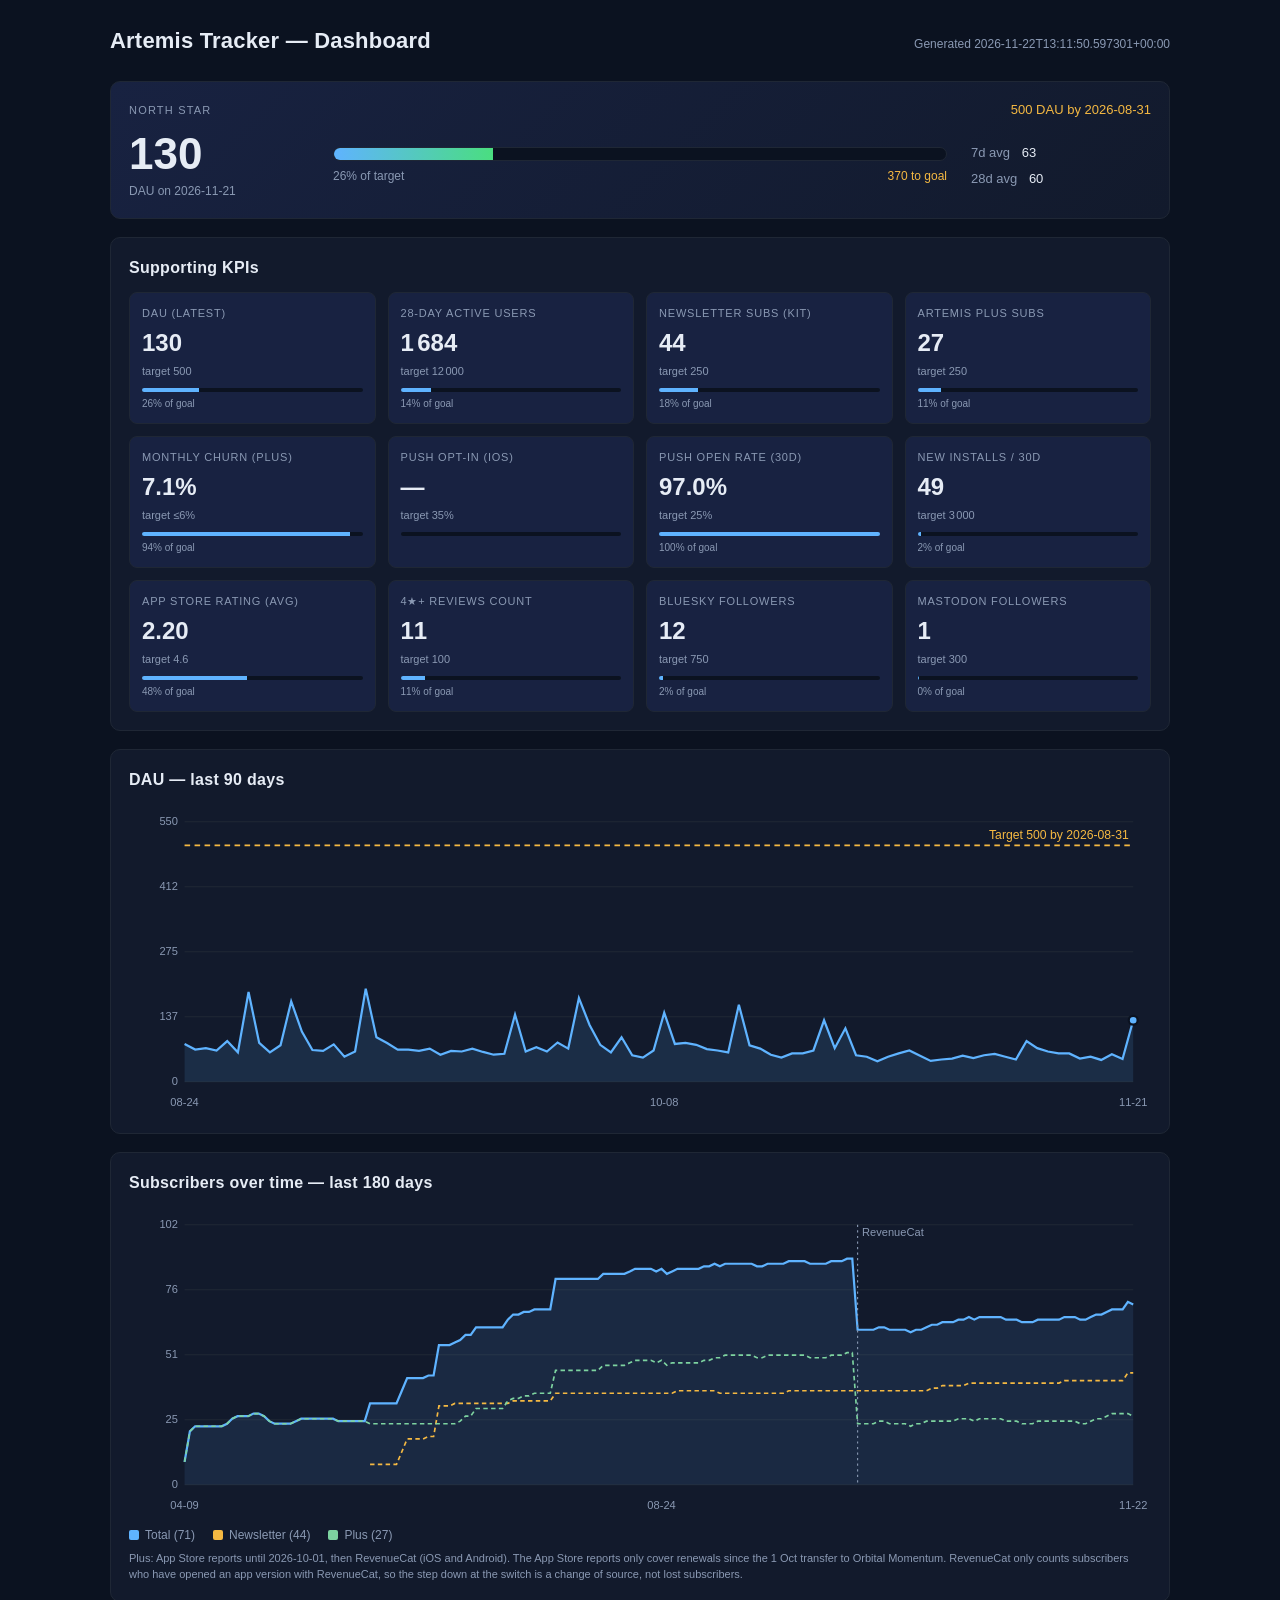
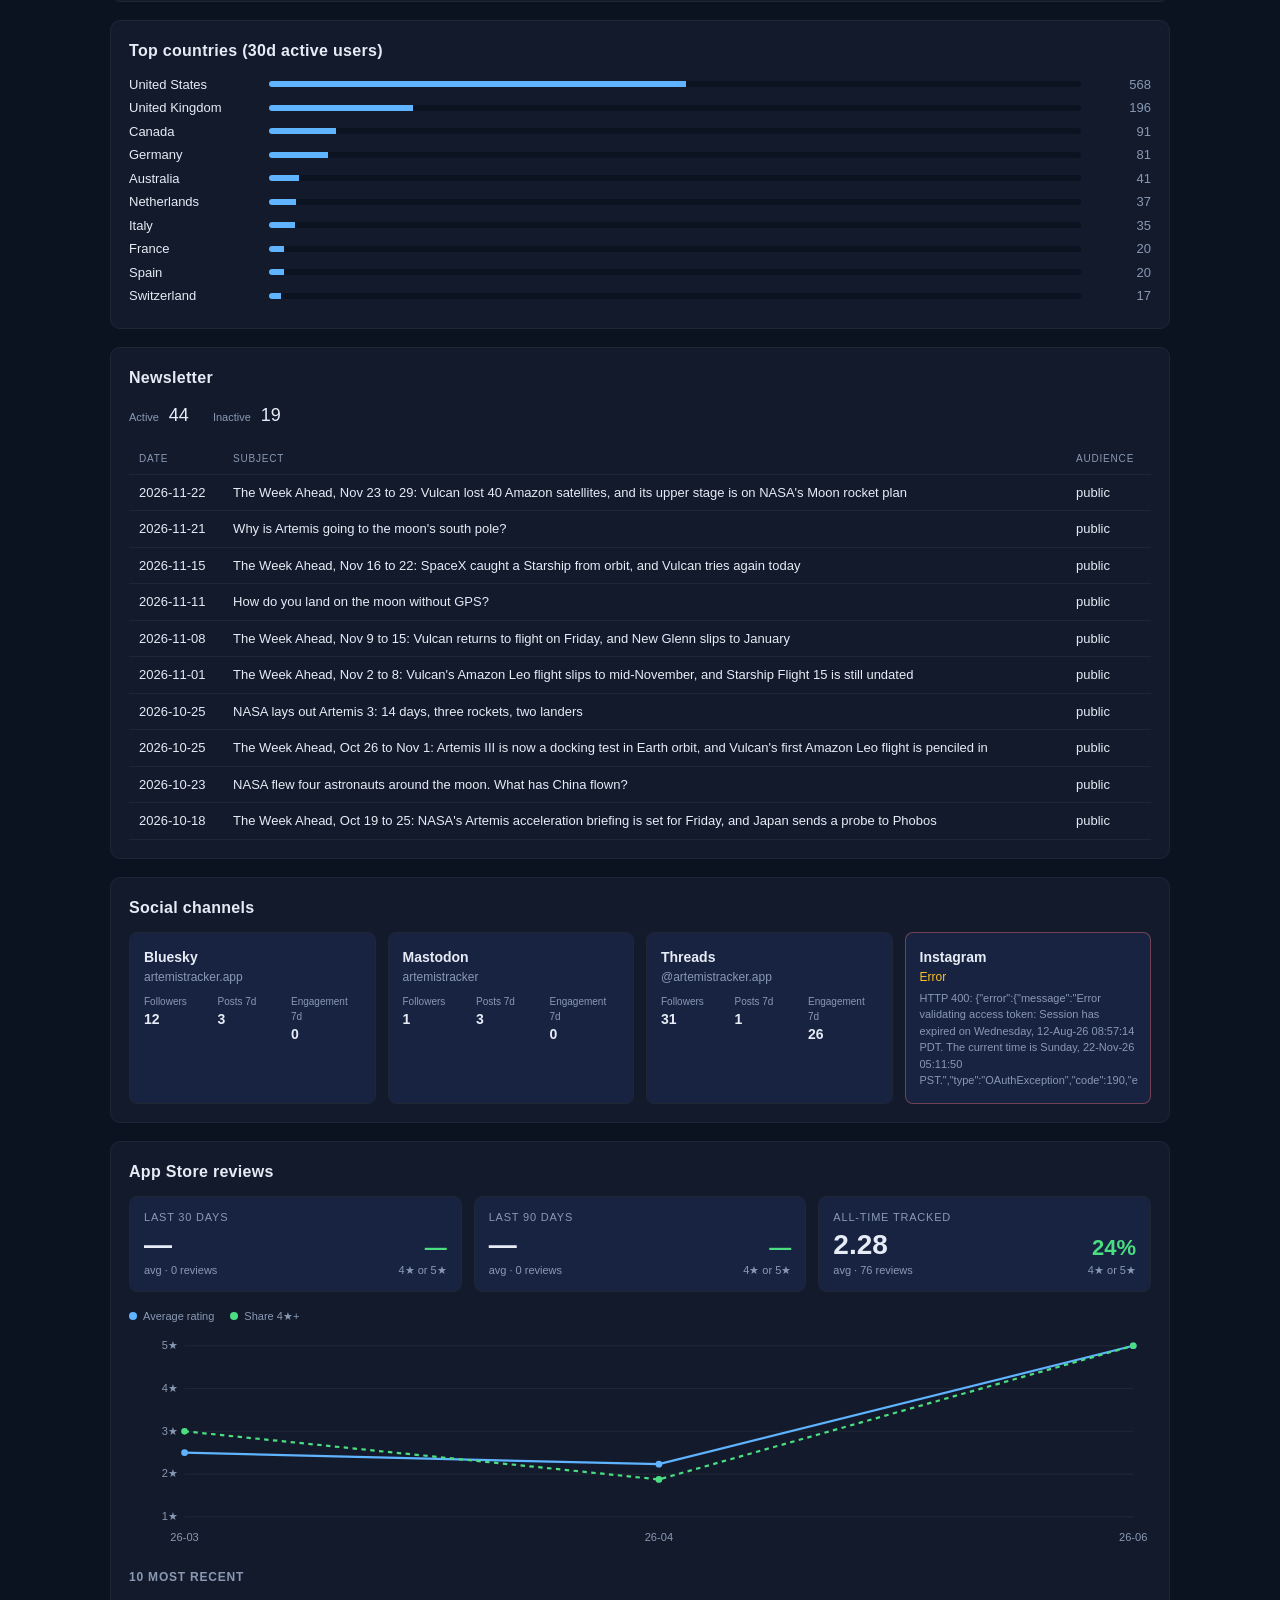
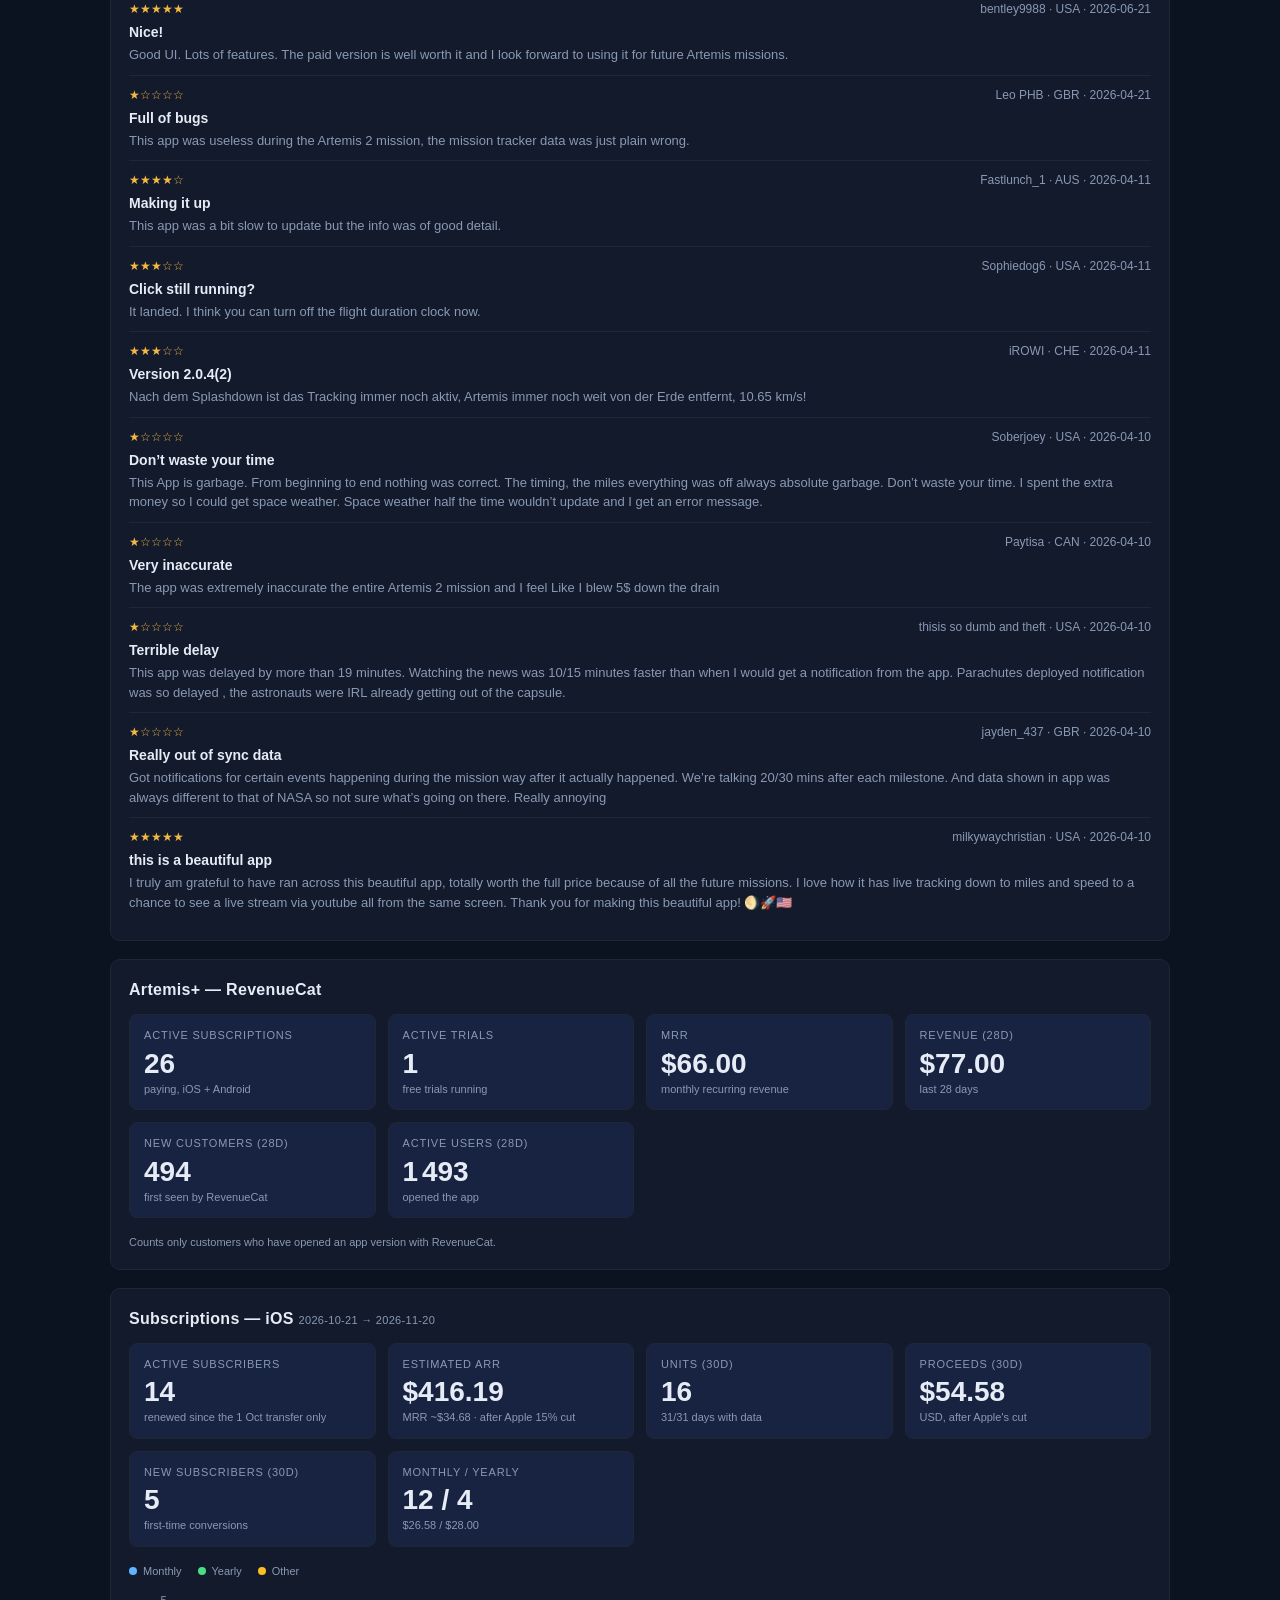
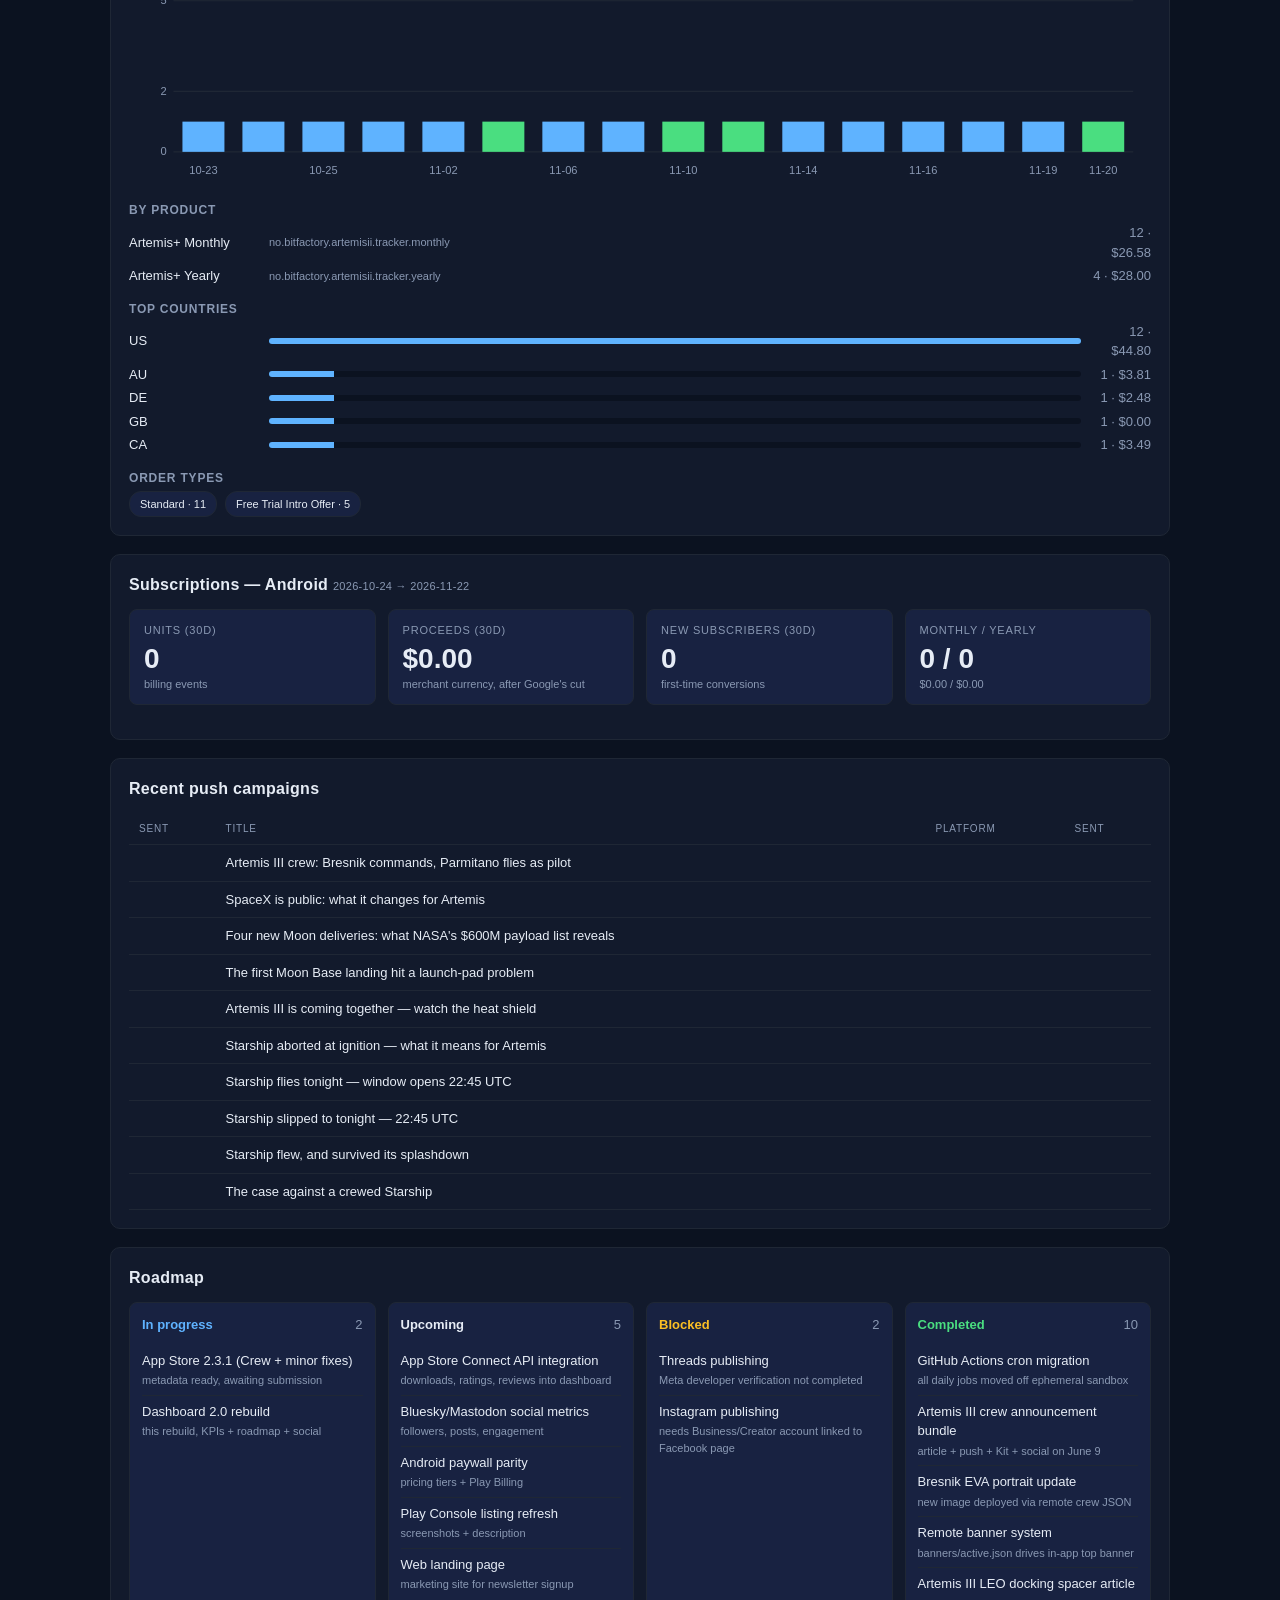
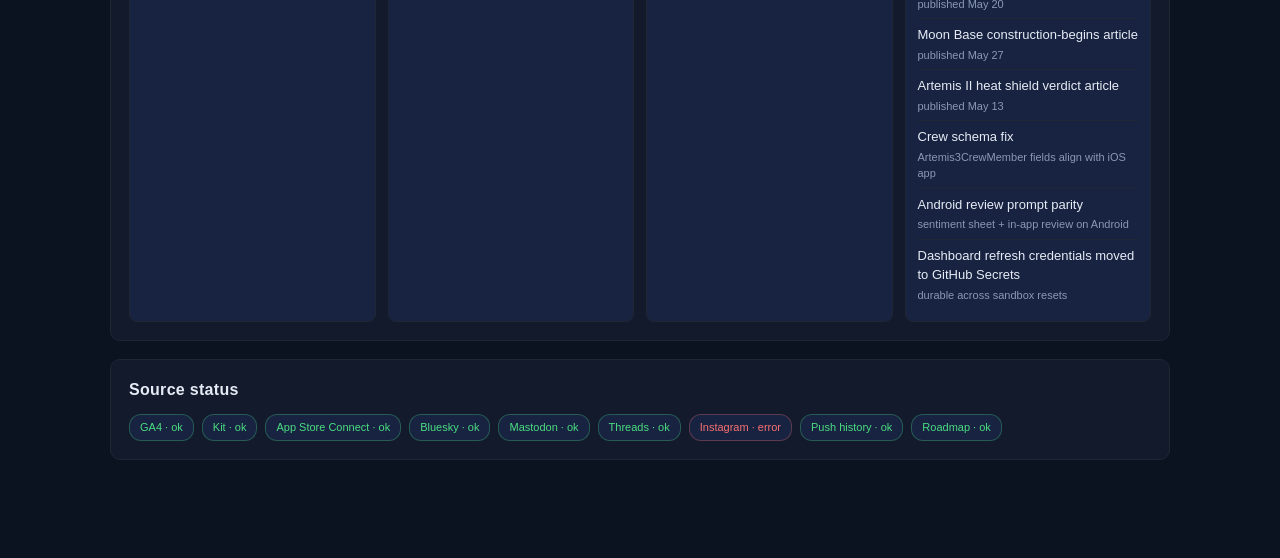
==== commit 6b15ab80: "Dashboard refresh: 2026-11-22T13:11:50Z" ====
--- a/dashboard/index.html
+++ b/dashboard/index.html
@@ -145,7 +145,7 @@
 <main>
   <header class='page'>
     <h1>Artemis Tracker — Dashboard</h1>
-    <div class='gen'>Generated 2026-11-21T13:19:55.744346+00:00</div>
+    <div class='gen'>Generated 2026-11-22T13:11:50.597301+00:00</div>
   </header>
 
   
@@ -156,22 +156,22 @@
   </div>
   <div class='ns-row'>
     <div class='ns-current'>
-      <div class='ns-value'>48</div>
-      <div class='ns-sub'>DAU on 2026-11-20</div>
+      <div class='ns-value'>130</div>
+      <div class='ns-sub'>DAU on 2026-11-21</div>
     </div>
     <div class='ns-progress-wrap'>
       <div class='ns-bar'>
-        <div class='ns-bar-fill' style='width:9.6%'></div>
+        <div class='ns-bar-fill' style='width:26.0%'></div>
         <div class='ns-bar-target' title='Target 500'></div>
       </div>
       <div class='ns-progress-meta'>
-        <span>10% of target</span>
-        <span class='ns-gap'>452 to goal</span>
+        <span>26% of target</span>
+        <span class='ns-gap'>370 to goal</span>
       </div>
     </div>
     <div class='ns-aux'>
-      <div><span class='lbl'>7d avg</span> <span class='val'>53</span></div>
-      <div><span class='lbl'>28d avg</span> <span class='val'>58</span></div>
+      <div><span class='lbl'>7d avg</span> <span class='val'>63</span></div>
+      <div><span class='lbl'>28d avg</span> <span class='val'>60</span></div>
     </div>
   </div>
 </section>
@@ -182,16 +182,16 @@
     
   <div class='kpi'>
     <div class='kpi-label'>DAU (latest)</div>
-    <div class='kpi-value'>48</div>
+    <div class='kpi-value'>130</div>
     <div class='kpi-target'>target 500</div>
-    <div class='kpi-bar'><div class='kpi-bar-fill' style='width:9.6%'></div></div>
-    <div class='kpi-pct'>10% of goal</div>
+    <div class='kpi-bar'><div class='kpi-bar-fill' style='width:26.0%'></div></div>
+    <div class='kpi-pct'>26% of goal</div>
   </div>
   <div class='kpi'>
     <div class='kpi-label'>28-day active users</div>
-    <div class='kpi-value'>1 624</div>
+    <div class='kpi-value'>1 684</div>
     <div class='kpi-target'>target 12 000</div>
-    <div class='kpi-bar'><div class='kpi-bar-fill' style='width:13.5%'></div></div>
+    <div class='kpi-bar'><div class='kpi-bar-fill' style='width:14.0%'></div></div>
     <div class='kpi-pct'>14% of goal</div>
   </div>
   <div class='kpi'>
@@ -203,9 +203,9 @@
   </div>
   <div class='kpi'>
     <div class='kpi-label'>Artemis Plus subs</div>
-    <div class='kpi-value'>28</div>
+    <div class='kpi-value'>27</div>
     <div class='kpi-target'>target 250</div>
-    <div class='kpi-bar'><div class='kpi-bar-fill' style='width:11.2%'></div></div>
+    <div class='kpi-bar'><div class='kpi-bar-fill' style='width:10.8%'></div></div>
     <div class='kpi-pct'>11% of goal</div>
   </div>
   <div class='kpi'>
@@ -224,14 +224,14 @@
   </div>
   <div class='kpi'>
     <div class='kpi-label'>Push open rate (30d)</div>
-    <div class='kpi-value'>97.2%</div>
+    <div class='kpi-value'>97.0%</div>
     <div class='kpi-target'>target 25%</div>
     <div class='kpi-bar'><div class='kpi-bar-fill' style='width:100.0%'></div></div>
     <div class='kpi-pct'>100% of goal</div>
   </div>
   <div class='kpi'>
     <div class='kpi-label'>New installs / 30d</div>
-    <div class='kpi-value'>48</div>
+    <div class='kpi-value'>49</div>
     <div class='kpi-target'>target 3 000</div>
     <div class='kpi-bar'><div class='kpi-bar-fill' style='width:1.6%'></div></div>
     <div class='kpi-pct'>2% of goal</div>
@@ -271,12 +271,12 @@
   <h2>DAU — last 90 days</h2>
   <svg viewBox='0 0 920 280' xmlns='http://www.w3.org/2000/svg' role='img' aria-label='Daily active users chart'>
     <line x1='50' y1='250.0' x2='904' y2='250.0' stroke='#1f2735' stroke-width='1'/><text x='44' y='253.0' fill='#8a99b3' font-size='10' text-anchor='end'>0</text><line x1='50' y1='191.5' x2='904' y2='191.5' stroke='#1f2735' stroke-width='1'/><text x='44' y='194.5' fill='#8a99b3' font-size='10' text-anchor='end'>137</text><line x1='50' y1='133.0' x2='904' y2='133.0' stroke='#1f2735' stroke-width='1'/><text x='44' y='136.0' fill='#8a99b3' font-size='10' text-anchor='end'>275</text><line x1='50' y1='74.5' x2='904' y2='74.5' stroke='#1f2735' stroke-width='1'/><text x='44' y='77.5' fill='#8a99b3' font-size='10' text-anchor='end'>412</text><line x1='50' y1='16.0' x2='904' y2='16.0' stroke='#1f2735' stroke-width='1'/><text x='44' y='19.0' fill='#8a99b3' font-size='10' text-anchor='end'>550</text>
-    <polygon points='50.0,250.0 50.0,212.6 59.6,216.0 69.2,221.1 78.8,219.8 88.4,221.9 98.0,213.4 107.6,223.6 117.2,169.2 126.8,215.1 136.4,223.6 146.0,217.2 155.6,177.7 165.1,204.9 174.7,221.5 184.3,222.3 193.9,216.4 203.5,227.5 213.1,222.8 222.7,166.2 232.3,210.0 241.9,215.1 251.5,221.1 261.1,221.1 270.7,222.3 280.3,220.2 289.9,225.7 299.5,222.3 309.1,222.8 318.7,220.2 328.3,223.2 337.9,225.7 347.5,224.9 357.1,189.6 366.7,222.8 376.2,218.9 385.8,222.8 395.4,214.7 405.0,220.2 414.6,174.7 424.2,198.9 433.8,216.8 443.4,223.6 453.0,210.0 462.6,226.2 472.2,228.3 481.8,221.9 491.4,187.9 501.0,216.0 510.6,215.1 520.2,216.8 529.8,220.6 539.4,221.9 549.0,223.6 558.6,180.7 568.2,217.2 577.8,220.2 587.3,225.7 596.9,228.3 606.5,224.5 616.1,224.5 625.7,221.9 635.3,194.7 644.9,219.8 654.5,201.9 664.1,226.2 673.7,227.5 683.3,231.7 692.9,227.5 702.5,224.5 712.1,221.9 721.7,226.6 731.3,231.3 740.9,230.0 750.5,229.2 760.1,226.6 769.7,228.7 779.3,226.2 788.9,224.9 798.4,227.5 808.0,230.0 817.6,213.4 827.2,219.8 836.8,222.8 846.4,224.5 856.0,224.5 865.6,229.2 875.2,227.5 884.8,230.4 894.4,225.7 904.0,229.6 904.0,250.0' fill='rgba(95,179,255,0.12)' />
-    <polyline points='50.0,212.6 59.6,216.0 69.2,221.1 78.8,219.8 88.4,221.9 98.0,213.4 107.6,223.6 117.2,169.2 126.8,215.1 136.4,223.6 146.0,217.2 155.6,177.7 165.1,204.9 174.7,221.5 184.3,222.3 193.9,216.4 203.5,227.5 213.1,222.8 222.7,166.2 232.3,210.0 241.9,215.1 251.5,221.1 261.1,221.1 270.7,222.3 280.3,220.2 289.9,225.7 299.5,222.3 309.1,222.8 318.7,220.2 328.3,223.2 337.9,225.7 347.5,224.9 357.1,189.6 366.7,222.8 376.2,218.9 385.8,222.8 395.4,214.7 405.0,220.2 414.6,174.7 424.2,198.9 433.8,216.8 443.4,223.6 453.0,210.0 462.6,226.2 472.2,228.3 481.8,221.9 491.4,187.9 501.0,216.0 510.6,215.1 520.2,216.8 529.8,220.6 539.4,221.9 549.0,223.6 558.6,180.7 568.2,217.2 577.8,220.2 587.3,225.7 596.9,228.3 606.5,224.5 616.1,224.5 625.7,221.9 635.3,194.7 644.9,219.8 654.5,201.9 664.1,226.2 673.7,227.5 683.3,231.7 692.9,227.5 702.5,224.5 712.1,221.9 721.7,226.6 731.3,231.3 740.9,230.0 750.5,229.2 760.1,226.6 769.7,228.7 779.3,226.2 788.9,224.9 798.4,227.5 808.0,230.0 817.6,213.4 827.2,219.8 836.8,222.8 846.4,224.5 856.0,224.5 865.6,229.2 875.2,227.5 884.8,230.4 894.4,225.7 904.0,229.6' fill='none' stroke='#5fb3ff' stroke-width='2'/>
+    <polygon points='50.0,250.0 50.0,216.0 59.6,221.1 69.2,219.8 78.8,221.9 88.4,213.4 98.0,223.6 107.6,169.2 117.2,215.1 126.8,223.6 136.4,217.2 146.0,177.7 155.6,204.9 165.1,221.5 174.7,222.3 184.3,216.4 193.9,227.5 203.5,222.8 213.1,166.2 222.7,210.0 232.3,215.1 241.9,221.1 251.5,221.1 261.1,222.3 270.7,220.2 280.3,225.7 289.9,222.3 299.5,222.8 309.1,220.2 318.7,223.2 328.3,225.7 337.9,224.9 347.5,189.6 357.1,222.8 366.7,218.9 376.2,222.8 385.8,214.7 395.4,220.2 405.0,174.7 414.6,198.9 424.2,216.8 433.8,223.6 443.4,210.0 453.0,226.2 462.6,228.3 472.2,221.9 481.8,187.9 491.4,216.0 501.0,215.1 510.6,216.8 520.2,220.6 529.8,221.9 539.4,223.6 549.0,180.7 558.6,217.2 568.2,220.2 577.8,225.7 587.3,228.3 596.9,224.5 606.5,224.5 616.1,221.9 625.7,194.7 635.3,219.8 644.9,201.9 654.5,226.2 664.1,227.5 673.7,231.7 683.3,227.5 692.9,224.5 702.5,221.9 712.1,226.6 721.7,231.3 731.3,230.0 740.9,229.2 750.5,226.6 760.1,228.7 769.7,226.2 779.3,224.9 788.9,227.5 798.4,230.0 808.0,213.4 817.6,219.8 827.2,222.8 836.8,224.5 846.4,224.5 856.0,229.2 865.6,227.5 875.2,230.4 884.8,225.3 894.4,229.6 904.0,194.7 904.0,250.0' fill='rgba(95,179,255,0.12)' />
+    <polyline points='50.0,216.0 59.6,221.1 69.2,219.8 78.8,221.9 88.4,213.4 98.0,223.6 107.6,169.2 117.2,215.1 126.8,223.6 136.4,217.2 146.0,177.7 155.6,204.9 165.1,221.5 174.7,222.3 184.3,216.4 193.9,227.5 203.5,222.8 213.1,166.2 222.7,210.0 232.3,215.1 241.9,221.1 251.5,221.1 261.1,222.3 270.7,220.2 280.3,225.7 289.9,222.3 299.5,222.8 309.1,220.2 318.7,223.2 328.3,225.7 337.9,224.9 347.5,189.6 357.1,222.8 366.7,218.9 376.2,222.8 385.8,214.7 395.4,220.2 405.0,174.7 414.6,198.9 424.2,216.8 433.8,223.6 443.4,210.0 453.0,226.2 462.6,228.3 472.2,221.9 481.8,187.9 491.4,216.0 501.0,215.1 510.6,216.8 520.2,220.6 529.8,221.9 539.4,223.6 549.0,180.7 558.6,217.2 568.2,220.2 577.8,225.7 587.3,228.3 596.9,224.5 606.5,224.5 616.1,221.9 625.7,194.7 635.3,219.8 644.9,201.9 654.5,226.2 664.1,227.5 673.7,231.7 683.3,227.5 692.9,224.5 702.5,221.9 712.1,226.6 721.7,231.3 731.3,230.0 740.9,229.2 750.5,226.6 760.1,228.7 769.7,226.2 779.3,224.9 788.9,227.5 798.4,230.0 808.0,213.4 817.6,219.8 827.2,222.8 836.8,224.5 846.4,224.5 856.0,229.2 865.6,227.5 875.2,230.4 884.8,225.3 894.4,229.6 904.0,194.7' fill='none' stroke='#5fb3ff' stroke-width='2'/>
     <line x1='50' y1='37.3' x2='904' y2='37.3' stroke='#f5b942' stroke-width='1.5' stroke-dasharray='5,4' />
     <text x='900' y='31.3' fill='#f5b942' font-size='11' text-anchor='end'>Target 500 by 2026-08-31</text>
-    <circle cx='904.0' cy='229.6' r='4' fill='#5fb3ff' stroke='#0b1220' stroke-width='2'/>
-    <text x='50.0' y='272' fill='#8a99b3' font-size='10' text-anchor='middle'>08-23</text><text x='481.8' y='272' fill='#8a99b3' font-size='10' text-anchor='middle'>10-07</text><text x='904.0' y='272' fill='#8a99b3' font-size='10' text-anchor='middle'>11-20</text>
+    <circle cx='904.0' cy='194.7' r='4' fill='#5fb3ff' stroke='#0b1220' stroke-width='2'/>
+    <text x='50.0' y='272' fill='#8a99b3' font-size='10' text-anchor='middle'>08-24</text><text x='481.8' y='272' fill='#8a99b3' font-size='10' text-anchor='middle'>10-08</text><text x='904.0' y='272' fill='#8a99b3' font-size='10' text-anchor='middle'>11-21</text>
   </svg>
 </section>
   
@@ -284,20 +284,20 @@
   <h2>Subscribers over time — last 180 days</h2>
   <svg viewBox='0 0 920 280' xmlns='http://www.w3.org/2000/svg' role='img' aria-label='Accumulated subscribers chart'>
     <line x1='50' y1='250.0' x2='904' y2='250.0' stroke='#1f2735' stroke-width='1'/><text x='44' y='253.0' fill='#8a99b3' font-size='10' text-anchor='end'>0</text><line x1='50' y1='191.5' x2='904' y2='191.5' stroke='#1f2735' stroke-width='1'/><text x='44' y='194.5' fill='#8a99b3' font-size='10' text-anchor='end'>25</text><line x1='50' y1='133.0' x2='904' y2='133.0' stroke='#1f2735' stroke-width='1'/><text x='44' y='136.0' fill='#8a99b3' font-size='10' text-anchor='end'>51</text><line x1='50' y1='74.5' x2='904' y2='74.5' stroke='#1f2735' stroke-width='1'/><text x='44' y='77.5' fill='#8a99b3' font-size='10' text-anchor='end'>76</text><line x1='50' y1='16.0' x2='904' y2='16.0' stroke='#1f2735' stroke-width='1'/><text x='44' y='19.0' fill='#8a99b3' font-size='10' text-anchor='end'>102</text>
-    <polygon points='50.0,250.0 50.0,243.1 54.8,229.4 59.5,202.0 64.3,197.4 69.1,197.4 73.9,197.4 78.6,197.4 83.4,197.4 88.2,197.4 92.9,195.1 97.7,190.6 102.5,188.3 107.3,188.3 112.0,188.3 116.8,186.0 121.6,186.0 126.3,188.3 131.1,192.8 135.9,195.1 140.6,195.1 145.4,195.1 150.2,195.1 155.0,192.8 159.7,190.6 164.5,190.6 169.3,190.6 174.0,190.6 178.8,190.6 183.6,190.6 188.4,190.6 193.1,192.8 197.9,192.8 202.7,192.8 207.4,192.8 212.2,192.8 217.0,192.8 221.8,176.8 226.5,176.8 231.3,176.8 236.1,176.8 240.8,176.8 245.6,176.8 250.4,165.4 255.2,154.0 259.9,154.0 264.7,154.0 269.5,154.0 274.2,151.7 279.0,151.7 283.8,124.3 288.5,124.3 293.3,124.3 298.1,122.0 302.9,119.7 307.6,115.1 312.4,115.1 317.2,108.3 321.9,108.3 326.7,108.3 331.5,108.3 336.3,108.3 341.0,108.3 345.8,101.4 350.6,96.8 355.3,96.8 360.1,94.5 364.9,94.5 369.7,92.2 374.4,92.2 379.2,92.2 384.0,92.2 388.7,64.8 393.5,64.8 398.3,64.8 403.1,64.8 407.8,64.8 412.6,64.8 417.4,64.8 422.1,64.8 426.9,64.8 431.7,60.2 436.4,60.2 441.2,60.2 446.0,60.2 450.8,60.2 455.5,58.0 460.3,55.7 465.1,55.7 469.8,55.7 474.6,55.7 479.4,58.0 484.2,55.7 488.9,60.2 493.7,58.0 498.5,55.7 503.2,55.7 508.0,55.7 512.8,55.7 517.6,55.7 522.3,53.4 527.1,53.4 531.9,51.1 536.6,53.4 541.4,51.1 546.2,51.1 550.9,51.1 555.7,51.1 560.5,51.1 565.3,51.1 570.0,53.4 574.8,53.4 579.6,51.1 584.3,51.1 589.1,51.1 593.9,51.1 598.7,48.8 603.4,48.8 608.2,48.8 613.0,48.8 617.7,51.1 622.5,51.1 627.3,51.1 632.1,51.1 636.8,48.8 641.6,48.8 646.4,48.8 651.1,46.5 655.9,46.5 660.7,110.5 665.5,110.5 670.2,110.5 675.0,110.5 679.8,108.3 684.5,108.3 689.3,110.5 694.1,110.5 698.8,110.5 703.6,110.5 708.4,112.8 713.2,110.5 717.9,110.5 722.7,108.3 727.5,106.0 732.2,106.0 737.0,103.7 741.8,103.7 746.6,103.7 751.3,101.4 756.1,101.4 760.9,99.1 765.6,101.4 770.4,99.1 775.2,99.1 780.0,99.1 784.7,99.1 789.5,99.1 794.3,101.4 799.0,101.4 803.8,101.4 808.6,103.7 813.4,103.7 818.1,103.7 822.9,101.4 827.7,101.4 832.4,101.4 837.2,101.4 842.0,101.4 846.7,99.1 851.5,99.1 856.3,99.1 861.1,101.4 865.8,101.4 870.6,99.1 875.4,96.8 880.1,96.8 884.9,94.5 889.7,92.2 894.5,92.2 899.2,92.2 904.0,85.4 904.0,250.0' fill='rgba(95,179,255,0.10)' />
-    <polyline points='50.0,243.1 54.8,229.4 59.5,202.0 64.3,197.4 69.1,197.4 73.9,197.4 78.6,197.4 83.4,197.4 88.2,197.4 92.9,195.1 97.7,190.6 102.5,188.3 107.3,188.3 112.0,188.3 116.8,186.0 121.6,186.0 126.3,188.3 131.1,192.8 135.9,195.1 140.6,195.1 145.4,195.1 150.2,195.1 155.0,192.8 159.7,190.6 164.5,190.6 169.3,190.6 174.0,190.6 178.8,190.6 183.6,190.6 188.4,190.6 193.1,192.8 197.9,192.8 202.7,192.8 207.4,192.8 212.2,192.8 217.0,192.8 221.8,176.8 226.5,176.8 231.3,176.8 236.1,176.8 240.8,176.8 245.6,176.8 250.4,165.4 255.2,154.0 259.9,154.0 264.7,154.0 269.5,154.0 274.2,151.7 279.0,151.7 283.8,124.3 288.5,124.3 293.3,124.3 298.1,122.0 302.9,119.7 307.6,115.1 312.4,115.1 317.2,108.3 321.9,108.3 326.7,108.3 331.5,108.3 336.3,108.3 341.0,108.3 345.8,101.4 350.6,96.8 355.3,96.8 360.1,94.5 364.9,94.5 369.7,92.2 374.4,92.2 379.2,92.2 384.0,92.2 388.7,64.8 393.5,64.8 398.3,64.8 403.1,64.8 407.8,64.8 412.6,64.8 417.4,64.8 422.1,64.8 426.9,64.8 431.7,60.2 436.4,60.2 441.2,60.2 446.0,60.2 450.8,60.2 455.5,58.0 460.3,55.7 465.1,55.7 469.8,55.7 474.6,55.7 479.4,58.0 484.2,55.7 488.9,60.2 493.7,58.0 498.5,55.7 503.2,55.7 508.0,55.7 512.8,55.7 517.6,55.7 522.3,53.4 527.1,53.4 531.9,51.1 536.6,53.4 541.4,51.1 546.2,51.1 550.9,51.1 555.7,51.1 560.5,51.1 565.3,51.1 570.0,53.4 574.8,53.4 579.6,51.1 584.3,51.1 589.1,51.1 593.9,51.1 598.7,48.8 603.4,48.8 608.2,48.8 613.0,48.8 617.7,51.1 622.5,51.1 627.3,51.1 632.1,51.1 636.8,48.8 641.6,48.8 646.4,48.8 651.1,46.5 655.9,46.5 660.7,110.5 665.5,110.5 670.2,110.5 675.0,110.5 679.8,108.3 684.5,108.3 689.3,110.5 694.1,110.5 698.8,110.5 703.6,110.5 708.4,112.8 713.2,110.5 717.9,110.5 722.7,108.3 727.5,106.0 732.2,106.0 737.0,103.7 741.8,103.7 746.6,103.7 751.3,101.4 756.1,101.4 760.9,99.1 765.6,101.4 770.4,99.1 775.2,99.1 780.0,99.1 784.7,99.1 789.5,99.1 794.3,101.4 799.0,101.4 803.8,101.4 808.6,103.7 813.4,103.7 818.1,103.7 822.9,101.4 827.7,101.4 832.4,101.4 837.2,101.4 842.0,101.4 846.7,99.1 851.5,99.1 856.3,99.1 861.1,101.4 865.8,101.4 870.6,99.1 875.4,96.8 880.1,96.8 884.9,94.5 889.7,92.2 894.5,92.2 899.2,92.2 904.0,85.4' fill='none' stroke='#5fb3ff' stroke-width='2'/>
-    <polyline points='221.8,231.7 226.5,231.7 231.3,231.7 236.1,231.7 240.8,231.7 245.6,231.7 250.4,220.3 255.2,208.8 259.9,208.8 264.7,208.8 269.5,208.8 274.2,206.6 279.0,206.6 283.8,179.1 288.5,179.1 293.3,179.1 298.1,176.8 302.9,176.8 307.6,176.8 312.4,176.8 317.2,176.8 321.9,176.8 326.7,176.8 331.5,176.8 336.3,176.8 341.0,176.8 345.8,176.8 350.6,174.6 355.3,174.6 360.1,174.6 364.9,174.6 369.7,174.6 374.4,174.6 379.2,174.6 384.0,174.6 388.7,167.7 393.5,167.7 398.3,167.7 403.1,167.7 407.8,167.7 412.6,167.7 417.4,167.7 422.1,167.7 426.9,167.7 431.7,167.7 436.4,167.7 441.2,167.7 446.0,167.7 450.8,167.7 455.5,167.7 460.3,167.7 465.1,167.7 469.8,167.7 474.6,167.7 479.4,167.7 484.2,167.7 488.9,167.7 493.7,167.7 498.5,165.4 503.2,165.4 508.0,165.4 512.8,165.4 517.6,165.4 522.3,165.4 527.1,165.4 531.9,165.4 536.6,167.7 541.4,167.7 546.2,167.7 550.9,167.7 555.7,167.7 560.5,167.7 565.3,167.7 570.0,167.7 574.8,167.7 579.6,167.7 584.3,167.7 589.1,167.7 593.9,167.7 598.7,165.4 603.4,165.4 608.2,165.4 613.0,165.4 617.7,165.4 622.5,165.4 627.3,165.4 632.1,165.4 636.8,165.4 641.6,165.4 646.4,165.4 651.1,165.4 655.9,165.4 660.7,165.4 665.5,165.4 670.2,165.4 675.0,165.4 679.8,165.4 684.5,165.4 689.3,165.4 694.1,165.4 698.8,165.4 703.6,165.4 708.4,165.4 713.2,165.4 717.9,165.4 722.7,165.4 727.5,163.1 732.2,163.1 737.0,160.8 741.8,160.8 746.6,160.8 751.3,160.8 756.1,160.8 760.9,158.5 765.6,158.5 770.4,158.5 775.2,158.5 780.0,158.5 784.7,158.5 789.5,158.5 794.3,158.5 799.0,158.5 803.8,158.5 808.6,158.5 813.4,158.5 818.1,158.5 822.9,158.5 827.7,158.5 832.4,158.5 837.2,158.5 842.0,158.5 846.7,156.3 851.5,156.3 856.3,156.3 861.1,156.3 865.8,156.3 870.6,156.3 875.4,156.3 880.1,156.3 884.9,156.3 889.7,156.3 894.5,156.3 899.2,156.3 904.0,149.4' fill='none' stroke='#f5b942' stroke-width='1.5' stroke-dasharray='4,3'/>
-    <polyline points='50.0,243.1 54.8,229.4 59.5,202.0 64.3,197.4 69.1,197.4 73.9,197.4 78.6,197.4 83.4,197.4 88.2,197.4 92.9,195.1 97.7,190.6 102.5,188.3 107.3,188.3 112.0,188.3 116.8,186.0 121.6,186.0 126.3,188.3 131.1,192.8 135.9,195.1 140.6,195.1 145.4,195.1 150.2,195.1 155.0,192.8 159.7,190.6 164.5,190.6 169.3,190.6 174.0,190.6 178.8,190.6 183.6,190.6 188.4,190.6 193.1,192.8 197.9,192.8 202.7,192.8 207.4,192.8 212.2,192.8 217.0,192.8 221.8,195.1 226.5,195.1 231.3,195.1 236.1,195.1 240.8,195.1 245.6,195.1 250.4,195.1 255.2,195.1 259.9,195.1 264.7,195.1 269.5,195.1 274.2,195.1 279.0,195.1 283.8,195.1 288.5,195.1 293.3,195.1 298.1,195.1 302.9,192.8 307.6,188.3 312.4,188.3 317.2,181.4 321.9,181.4 326.7,181.4 331.5,181.4 336.3,181.4 341.0,181.4 345.8,174.6 350.6,172.3 355.3,172.3 360.1,170.0 364.9,170.0 369.7,167.7 374.4,167.7 379.2,167.7 384.0,167.7 388.7,147.1 393.5,147.1 398.3,147.1 403.1,147.1 407.8,147.1 412.6,147.1 417.4,147.1 422.1,147.1 426.9,147.1 431.7,142.5 436.4,142.5 441.2,142.5 446.0,142.5 450.8,142.5 455.5,140.3 460.3,138.0 465.1,138.0 469.8,138.0 474.6,138.0 479.4,140.3 484.2,138.0 488.9,142.5 493.7,140.3 498.5,140.3 503.2,140.3 508.0,140.3 512.8,140.3 517.6,140.3 522.3,138.0 527.1,138.0 531.9,135.7 536.6,135.7 541.4,133.4 546.2,133.4 550.9,133.4 555.7,133.4 560.5,133.4 565.3,133.4 570.0,135.7 574.8,135.7 579.6,133.4 584.3,133.4 589.1,133.4 593.9,133.4 598.7,133.4 603.4,133.4 608.2,133.4 613.0,133.4 617.7,135.7 622.5,135.7 627.3,135.7 632.1,135.7 636.8,133.4 641.6,133.4 646.4,133.4 651.1,131.1 655.9,131.1 660.7,195.1 665.5,195.1 670.2,195.1 675.0,195.1 679.8,192.8 684.5,192.8 689.3,195.1 694.1,195.1 698.8,195.1 703.6,195.1 708.4,197.4 713.2,195.1 717.9,195.1 722.7,192.8 727.5,192.8 732.2,192.8 737.0,192.8 741.8,192.8 746.6,192.8 751.3,190.6 756.1,190.6 760.9,190.6 765.6,192.8 770.4,190.6 775.2,190.6 780.0,190.6 784.7,190.6 789.5,190.6 794.3,192.8 799.0,192.8 803.8,192.8 808.6,195.1 813.4,195.1 818.1,195.1 822.9,192.8 827.7,192.8 832.4,192.8 837.2,192.8 842.0,192.8 846.7,192.8 851.5,192.8 856.3,192.8 861.1,195.1 865.8,195.1 870.6,192.8 875.4,190.6 880.1,190.6 884.9,188.3 889.7,186.0 894.5,186.0 899.2,186.0 904.0,186.0' fill='none' stroke='#7dd3a0' stroke-width='1.5' stroke-dasharray='4,3'/>
-    <line x1='660.7' y1='16' x2='660.7' y2='250' stroke='#8a99b3' stroke-width='1' stroke-dasharray='2,3'/><text x='664.7' y='26' fill='#8a99b3' font-size='10'>RevenueCat</text>
-    <text x='50.0' y='272' fill='#8a99b3' font-size='10' text-anchor='middle'>04-08</text><text x='479.4' y='272' fill='#8a99b3' font-size='10' text-anchor='middle'>08-23</text><text x='904.0' y='272' fill='#8a99b3' font-size='10' text-anchor='middle'>11-21</text>
+    <polygon points='50.0,250.0 50.0,229.4 54.8,202.0 59.5,197.4 64.3,197.4 69.1,197.4 73.9,197.4 78.6,197.4 83.4,197.4 88.2,195.1 92.9,190.6 97.7,188.3 102.5,188.3 107.3,188.3 112.0,186.0 116.8,186.0 121.6,188.3 126.3,192.8 131.1,195.1 135.9,195.1 140.6,195.1 145.4,195.1 150.2,192.8 155.0,190.6 159.7,190.6 164.5,190.6 169.3,190.6 174.0,190.6 178.8,190.6 183.6,190.6 188.4,192.8 193.1,192.8 197.9,192.8 202.7,192.8 207.4,192.8 212.2,192.8 217.0,176.8 221.8,176.8 226.5,176.8 231.3,176.8 236.1,176.8 240.8,176.8 245.6,165.4 250.4,154.0 255.2,154.0 259.9,154.0 264.7,154.0 269.5,151.7 274.2,151.7 279.0,124.3 283.8,124.3 288.5,124.3 293.3,122.0 298.1,119.7 302.9,115.1 307.6,115.1 312.4,108.3 317.2,108.3 321.9,108.3 326.7,108.3 331.5,108.3 336.3,108.3 341.0,101.4 345.8,96.8 350.6,96.8 355.3,94.5 360.1,94.5 364.9,92.2 369.7,92.2 374.4,92.2 379.2,92.2 384.0,64.8 388.7,64.8 393.5,64.8 398.3,64.8 403.1,64.8 407.8,64.8 412.6,64.8 417.4,64.8 422.1,64.8 426.9,60.2 431.7,60.2 436.4,60.2 441.2,60.2 446.0,60.2 450.8,58.0 455.5,55.7 460.3,55.7 465.1,55.7 469.8,55.7 474.6,58.0 479.4,55.7 484.2,60.2 488.9,58.0 493.7,55.7 498.5,55.7 503.2,55.7 508.0,55.7 512.8,55.7 517.6,53.4 522.3,53.4 527.1,51.1 531.9,53.4 536.6,51.1 541.4,51.1 546.2,51.1 550.9,51.1 555.7,51.1 560.5,51.1 565.3,53.4 570.0,53.4 574.8,51.1 579.6,51.1 584.3,51.1 589.1,51.1 593.9,48.8 598.7,48.8 603.4,48.8 608.2,48.8 613.0,51.1 617.7,51.1 622.5,51.1 627.3,51.1 632.1,48.8 636.8,48.8 641.6,48.8 646.4,46.5 651.1,46.5 655.9,110.5 660.7,110.5 665.5,110.5 670.2,110.5 675.0,108.3 679.8,108.3 684.5,110.5 689.3,110.5 694.1,110.5 698.8,110.5 703.6,112.8 708.4,110.5 713.2,110.5 717.9,108.3 722.7,106.0 727.5,106.0 732.2,103.7 737.0,103.7 741.8,103.7 746.6,101.4 751.3,101.4 756.1,99.1 760.9,101.4 765.6,99.1 770.4,99.1 775.2,99.1 780.0,99.1 784.7,99.1 789.5,101.4 794.3,101.4 799.0,101.4 803.8,103.7 808.6,103.7 813.4,103.7 818.1,101.4 822.9,101.4 827.7,101.4 832.4,101.4 837.2,101.4 842.0,99.1 846.7,99.1 851.5,99.1 856.3,101.4 861.1,101.4 865.8,99.1 870.6,96.8 875.4,96.8 880.1,94.5 884.9,92.2 889.7,92.2 894.5,92.2 899.2,85.4 904.0,87.7 904.0,250.0' fill='rgba(95,179,255,0.10)' />
+    <polyline points='50.0,229.4 54.8,202.0 59.5,197.4 64.3,197.4 69.1,197.4 73.9,197.4 78.6,197.4 83.4,197.4 88.2,195.1 92.9,190.6 97.7,188.3 102.5,188.3 107.3,188.3 112.0,186.0 116.8,186.0 121.6,188.3 126.3,192.8 131.1,195.1 135.9,195.1 140.6,195.1 145.4,195.1 150.2,192.8 155.0,190.6 159.7,190.6 164.5,190.6 169.3,190.6 174.0,190.6 178.8,190.6 183.6,190.6 188.4,192.8 193.1,192.8 197.9,192.8 202.7,192.8 207.4,192.8 212.2,192.8 217.0,176.8 221.8,176.8 226.5,176.8 231.3,176.8 236.1,176.8 240.8,176.8 245.6,165.4 250.4,154.0 255.2,154.0 259.9,154.0 264.7,154.0 269.5,151.7 274.2,151.7 279.0,124.3 283.8,124.3 288.5,124.3 293.3,122.0 298.1,119.7 302.9,115.1 307.6,115.1 312.4,108.3 317.2,108.3 321.9,108.3 326.7,108.3 331.5,108.3 336.3,108.3 341.0,101.4 345.8,96.8 350.6,96.8 355.3,94.5 360.1,94.5 364.9,92.2 369.7,92.2 374.4,92.2 379.2,92.2 384.0,64.8 388.7,64.8 393.5,64.8 398.3,64.8 403.1,64.8 407.8,64.8 412.6,64.8 417.4,64.8 422.1,64.8 426.9,60.2 431.7,60.2 436.4,60.2 441.2,60.2 446.0,60.2 450.8,58.0 455.5,55.7 460.3,55.7 465.1,55.7 469.8,55.7 474.6,58.0 479.4,55.7 484.2,60.2 488.9,58.0 493.7,55.7 498.5,55.7 503.2,55.7 508.0,55.7 512.8,55.7 517.6,53.4 522.3,53.4 527.1,51.1 531.9,53.4 536.6,51.1 541.4,51.1 546.2,51.1 550.9,51.1 555.7,51.1 560.5,51.1 565.3,53.4 570.0,53.4 574.8,51.1 579.6,51.1 584.3,51.1 589.1,51.1 593.9,48.8 598.7,48.8 603.4,48.8 608.2,48.8 613.0,51.1 617.7,51.1 622.5,51.1 627.3,51.1 632.1,48.8 636.8,48.8 641.6,48.8 646.4,46.5 651.1,46.5 655.9,110.5 660.7,110.5 665.5,110.5 670.2,110.5 675.0,108.3 679.8,108.3 684.5,110.5 689.3,110.5 694.1,110.5 698.8,110.5 703.6,112.8 708.4,110.5 713.2,110.5 717.9,108.3 722.7,106.0 727.5,106.0 732.2,103.7 737.0,103.7 741.8,103.7 746.6,101.4 751.3,101.4 756.1,99.1 760.9,101.4 765.6,99.1 770.4,99.1 775.2,99.1 780.0,99.1 784.7,99.1 789.5,101.4 794.3,101.4 799.0,101.4 803.8,103.7 808.6,103.7 813.4,103.7 818.1,101.4 822.9,101.4 827.7,101.4 832.4,101.4 837.2,101.4 842.0,99.1 846.7,99.1 851.5,99.1 856.3,101.4 861.1,101.4 865.8,99.1 870.6,96.8 875.4,96.8 880.1,94.5 884.9,92.2 889.7,92.2 894.5,92.2 899.2,85.4 904.0,87.7' fill='none' stroke='#5fb3ff' stroke-width='2'/>
+    <polyline points='217.0,231.7 221.8,231.7 226.5,231.7 231.3,231.7 236.1,231.7 240.8,231.7 245.6,220.3 250.4,208.8 255.2,208.8 259.9,208.8 264.7,208.8 269.5,206.6 274.2,206.6 279.0,179.1 283.8,179.1 288.5,179.1 293.3,176.8 298.1,176.8 302.9,176.8 307.6,176.8 312.4,176.8 317.2,176.8 321.9,176.8 326.7,176.8 331.5,176.8 336.3,176.8 341.0,176.8 345.8,174.6 350.6,174.6 355.3,174.6 360.1,174.6 364.9,174.6 369.7,174.6 374.4,174.6 379.2,174.6 384.0,167.7 388.7,167.7 393.5,167.7 398.3,167.7 403.1,167.7 407.8,167.7 412.6,167.7 417.4,167.7 422.1,167.7 426.9,167.7 431.7,167.7 436.4,167.7 441.2,167.7 446.0,167.7 450.8,167.7 455.5,167.7 460.3,167.7 465.1,167.7 469.8,167.7 474.6,167.7 479.4,167.7 484.2,167.7 488.9,167.7 493.7,165.4 498.5,165.4 503.2,165.4 508.0,165.4 512.8,165.4 517.6,165.4 522.3,165.4 527.1,165.4 531.9,167.7 536.6,167.7 541.4,167.7 546.2,167.7 550.9,167.7 555.7,167.7 560.5,167.7 565.3,167.7 570.0,167.7 574.8,167.7 579.6,167.7 584.3,167.7 589.1,167.7 593.9,165.4 598.7,165.4 603.4,165.4 608.2,165.4 613.0,165.4 617.7,165.4 622.5,165.4 627.3,165.4 632.1,165.4 636.8,165.4 641.6,165.4 646.4,165.4 651.1,165.4 655.9,165.4 660.7,165.4 665.5,165.4 670.2,165.4 675.0,165.4 679.8,165.4 684.5,165.4 689.3,165.4 694.1,165.4 698.8,165.4 703.6,165.4 708.4,165.4 713.2,165.4 717.9,165.4 722.7,163.1 727.5,163.1 732.2,160.8 737.0,160.8 741.8,160.8 746.6,160.8 751.3,160.8 756.1,158.5 760.9,158.5 765.6,158.5 770.4,158.5 775.2,158.5 780.0,158.5 784.7,158.5 789.5,158.5 794.3,158.5 799.0,158.5 803.8,158.5 808.6,158.5 813.4,158.5 818.1,158.5 822.9,158.5 827.7,158.5 832.4,158.5 837.2,158.5 842.0,156.3 846.7,156.3 851.5,156.3 856.3,156.3 861.1,156.3 865.8,156.3 870.6,156.3 875.4,156.3 880.1,156.3 884.9,156.3 889.7,156.3 894.5,156.3 899.2,149.4 904.0,149.4' fill='none' stroke='#f5b942' stroke-width='1.5' stroke-dasharray='4,3'/>
+    <polyline points='50.0,229.4 54.8,202.0 59.5,197.4 64.3,197.4 69.1,197.4 73.9,197.4 78.6,197.4 83.4,197.4 88.2,195.1 92.9,190.6 97.7,188.3 102.5,188.3 107.3,188.3 112.0,186.0 116.8,186.0 121.6,188.3 126.3,192.8 131.1,195.1 135.9,195.1 140.6,195.1 145.4,195.1 150.2,192.8 155.0,190.6 159.7,190.6 164.5,190.6 169.3,190.6 174.0,190.6 178.8,190.6 183.6,190.6 188.4,192.8 193.1,192.8 197.9,192.8 202.7,192.8 207.4,192.8 212.2,192.8 217.0,195.1 221.8,195.1 226.5,195.1 231.3,195.1 236.1,195.1 240.8,195.1 245.6,195.1 250.4,195.1 255.2,195.1 259.9,195.1 264.7,195.1 269.5,195.1 274.2,195.1 279.0,195.1 283.8,195.1 288.5,195.1 293.3,195.1 298.1,192.8 302.9,188.3 307.6,188.3 312.4,181.4 317.2,181.4 321.9,181.4 326.7,181.4 331.5,181.4 336.3,181.4 341.0,174.6 345.8,172.3 350.6,172.3 355.3,170.0 360.1,170.0 364.9,167.7 369.7,167.7 374.4,167.7 379.2,167.7 384.0,147.1 388.7,147.1 393.5,147.1 398.3,147.1 403.1,147.1 407.8,147.1 412.6,147.1 417.4,147.1 422.1,147.1 426.9,142.5 431.7,142.5 436.4,142.5 441.2,142.5 446.0,142.5 450.8,140.3 455.5,138.0 460.3,138.0 465.1,138.0 469.8,138.0 474.6,140.3 479.4,138.0 484.2,142.5 488.9,140.3 493.7,140.3 498.5,140.3 503.2,140.3 508.0,140.3 512.8,140.3 517.6,138.0 522.3,138.0 527.1,135.7 531.9,135.7 536.6,133.4 541.4,133.4 546.2,133.4 550.9,133.4 555.7,133.4 560.5,133.4 565.3,135.7 570.0,135.7 574.8,133.4 579.6,133.4 584.3,133.4 589.1,133.4 593.9,133.4 598.7,133.4 603.4,133.4 608.2,133.4 613.0,135.7 617.7,135.7 622.5,135.7 627.3,135.7 632.1,133.4 636.8,133.4 641.6,133.4 646.4,131.1 651.1,131.1 655.9,195.1 660.7,195.1 665.5,195.1 670.2,195.1 675.0,192.8 679.8,192.8 684.5,195.1 689.3,195.1 694.1,195.1 698.8,195.1 703.6,197.4 708.4,195.1 713.2,195.1 717.9,192.8 722.7,192.8 727.5,192.8 732.2,192.8 737.0,192.8 741.8,192.8 746.6,190.6 751.3,190.6 756.1,190.6 760.9,192.8 765.6,190.6 770.4,190.6 775.2,190.6 780.0,190.6 784.7,190.6 789.5,192.8 794.3,192.8 799.0,192.8 803.8,195.1 808.6,195.1 813.4,195.1 818.1,192.8 822.9,192.8 827.7,192.8 832.4,192.8 837.2,192.8 842.0,192.8 846.7,192.8 851.5,192.8 856.3,195.1 861.1,195.1 865.8,192.8 870.6,190.6 875.4,190.6 880.1,188.3 884.9,186.0 889.7,186.0 894.5,186.0 899.2,186.0 904.0,188.3' fill='none' stroke='#7dd3a0' stroke-width='1.5' stroke-dasharray='4,3'/>
+    <line x1='655.9' y1='16' x2='655.9' y2='250' stroke='#8a99b3' stroke-width='1' stroke-dasharray='2,3'/><text x='659.9' y='26' fill='#8a99b3' font-size='10'>RevenueCat</text>
+    <text x='50.0' y='272' fill='#8a99b3' font-size='10' text-anchor='middle'>04-09</text><text x='479.4' y='272' fill='#8a99b3' font-size='10' text-anchor='middle'>08-24</text><text x='904.0' y='272' fill='#8a99b3' font-size='10' text-anchor='middle'>11-22</text>
   </svg>
-  <div class='legend' style='display:flex;gap:18px;flex-wrap:wrap;font-size:12px;color:#8a99b3;margin-top:8px;'><span><span style='display:inline-block;width:10px;height:10px;background:#5fb3ff;border-radius:2px;vertical-align:middle;margin-right:6px;'></span>Total (72)</span><span><span style='display:inline-block;width:10px;height:10px;background:#f5b942;border-radius:2px;vertical-align:middle;margin-right:6px;'></span>Newsletter (44)</span><span><span style='display:inline-block;width:10px;height:10px;background:#7dd3a0;border-radius:2px;vertical-align:middle;margin-right:6px;'></span>Plus (28)</span></div>
+  <div class='legend' style='display:flex;gap:18px;flex-wrap:wrap;font-size:12px;color:#8a99b3;margin-top:8px;'><span><span style='display:inline-block;width:10px;height:10px;background:#5fb3ff;border-radius:2px;vertical-align:middle;margin-right:6px;'></span>Total (71)</span><span><span style='display:inline-block;width:10px;height:10px;background:#f5b942;border-radius:2px;vertical-align:middle;margin-right:6px;'></span>Newsletter (44)</span><span><span style='display:inline-block;width:10px;height:10px;background:#7dd3a0;border-radius:2px;vertical-align:middle;margin-right:6px;'></span>Plus (27)</span></div>
   <div style='font-size:11px;color:#8a99b3;margin-top:6px;'>Plus: App Store reports until 2026-10-01, then RevenueCat (iOS and Android). The App Store reports only cover renewals since the 1 Oct transfer to Orbital Momentum. RevenueCat only counts subscribers who have opened an app version with RevenueCat, so the step down at the switch is a change of source, not lost subscribers.</div>
 </section>
   
 <section>
   <h2>Top countries (30d active users)</h2>
-  <div class='ctry-list'><div class='ctry-row'><span class='ctry-name'>United States</span><div class='ctry-bar'><div class='ctry-fill' style='width:51.3%'></div></div><span class='ctry-val'>550</span></div><div class='ctry-row'><span class='ctry-name'>United Kingdom</span><div class='ctry-bar'><div class='ctry-fill' style='width:18.0%'></div></div><span class='ctry-val'>193</span></div><div class='ctry-row'><span class='ctry-name'>Canada</span><div class='ctry-bar'><div class='ctry-fill' style='width:8.1%'></div></div><span class='ctry-val'>87</span></div><div class='ctry-row'><span class='ctry-name'>Germany</span><div class='ctry-bar'><div class='ctry-fill' style='width:7.2%'></div></div><span class='ctry-val'>77</span></div><div class='ctry-row'><span class='ctry-name'>Australia</span><div class='ctry-bar'><div class='ctry-fill' style='width:3.8%'></div></div><span class='ctry-val'>41</span></div><div class='ctry-row'><span class='ctry-name'>Netherlands</span><div class='ctry-bar'><div class='ctry-fill' style='width:3.4%'></div></div><span class='ctry-val'>36</span></div><div class='ctry-row'><span class='ctry-name'>Italy</span><div class='ctry-bar'><div class='ctry-fill' style='width:3.2%'></div></div><span class='ctry-val'>34</span></div><div class='ctry-row'><span class='ctry-name'>France</span><div class='ctry-bar'><div class='ctry-fill' style='width:1.8%'></div></div><span class='ctry-val'>19</span></div><div class='ctry-row'><span class='ctry-name'>Spain</span><div class='ctry-bar'><div class='ctry-fill' style='width:1.8%'></div></div><span class='ctry-val'>19</span></div><div class='ctry-row'><span class='ctry-name'>Switzerland</span><div class='ctry-bar'><div class='ctry-fill' style='width:1.6%'></div></div><span class='ctry-val'>17</span></div></div>
+  <div class='ctry-list'><div class='ctry-row'><span class='ctry-name'>United States</span><div class='ctry-bar'><div class='ctry-fill' style='width:51.4%'></div></div><span class='ctry-val'>568</span></div><div class='ctry-row'><span class='ctry-name'>United Kingdom</span><div class='ctry-bar'><div class='ctry-fill' style='width:17.7%'></div></div><span class='ctry-val'>196</span></div><div class='ctry-row'><span class='ctry-name'>Canada</span><div class='ctry-bar'><div class='ctry-fill' style='width:8.2%'></div></div><span class='ctry-val'>91</span></div><div class='ctry-row'><span class='ctry-name'>Germany</span><div class='ctry-bar'><div class='ctry-fill' style='width:7.3%'></div></div><span class='ctry-val'>81</span></div><div class='ctry-row'><span class='ctry-name'>Australia</span><div class='ctry-bar'><div class='ctry-fill' style='width:3.7%'></div></div><span class='ctry-val'>41</span></div><div class='ctry-row'><span class='ctry-name'>Netherlands</span><div class='ctry-bar'><div class='ctry-fill' style='width:3.3%'></div></div><span class='ctry-val'>37</span></div><div class='ctry-row'><span class='ctry-name'>Italy</span><div class='ctry-bar'><div class='ctry-fill' style='width:3.2%'></div></div><span class='ctry-val'>35</span></div><div class='ctry-row'><span class='ctry-name'>France</span><div class='ctry-bar'><div class='ctry-fill' style='width:1.8%'></div></div><span class='ctry-val'>20</span></div><div class='ctry-row'><span class='ctry-name'>Spain</span><div class='ctry-bar'><div class='ctry-fill' style='width:1.8%'></div></div><span class='ctry-val'>20</span></div><div class='ctry-row'><span class='ctry-name'>Switzerland</span><div class='ctry-bar'><div class='ctry-fill' style='width:1.5%'></div></div><span class='ctry-val'>17</span></div></div>
 </section>
   
 <section>
@@ -306,7 +306,7 @@
     <div><span class='lbl'>Active</span> <span class='val'>44</span></div>
     <div><span class='lbl'>Inactive</span> <span class='val'>19</span></div>
   </div>
-  <table class='tbl'><thead><tr><th>Date</th><th>Subject</th><th>Audience</th></tr></thead><tbody><tr><td>2026-11-21</td><td>Why is Artemis going to the moon&#x27;s south pole?</td><td>public</td></tr><tr><td>2026-11-15</td><td>The Week Ahead, Nov 16 to 22: SpaceX caught a Starship from orbit, and Vulcan tries again today</td><td>public</td></tr><tr><td>2026-11-11</td><td>How do you land on the moon without GPS?</td><td>public</td></tr><tr><td>2026-11-08</td><td>The Week Ahead, Nov 9 to 15: Vulcan returns to flight on Friday, and New Glenn slips to January</td><td>public</td></tr><tr><td>2026-11-01</td><td>The Week Ahead, Nov 2 to 8: Vulcan&#x27;s Amazon Leo flight slips to mid-November, and Starship Flight 15 is still undated</td><td>public</td></tr><tr><td>2026-10-25</td><td>NASA lays out Artemis 3: 14 days, three rockets, two landers</td><td>public</td></tr><tr><td>2026-10-25</td><td>The Week Ahead, Oct 26 to Nov 1: Artemis III is now a docking test in Earth orbit, and Vulcan&#x27;s first Amazon Leo flight is penciled in</td><td>public</td></tr><tr><td>2026-10-23</td><td>NASA flew four astronauts around the moon. What has China flown?</td><td>public</td></tr><tr><td>2026-10-18</td><td>The Week Ahead, Oct 19 to 25: NASA&#x27;s Artemis acceleration briefing is set for Friday, and Japan sends a probe to Phobos</td><td>public</td></tr><tr><td>2026-10-15</td><td>NASA accepts a 1-in-30 chance of losing an Artemis crew</td><td>public</td></tr></tbody></table>
+  <table class='tbl'><thead><tr><th>Date</th><th>Subject</th><th>Audience</th></tr></thead><tbody><tr><td>2026-11-22</td><td>The Week Ahead, Nov 23 to 29: Vulcan lost 40 Amazon satellites, and its upper stage is on NASA&#x27;s Moon rocket plan</td><td>public</td></tr><tr><td>2026-11-21</td><td>Why is Artemis going to the moon&#x27;s south pole?</td><td>public</td></tr><tr><td>2026-11-15</td><td>The Week Ahead, Nov 16 to 22: SpaceX caught a Starship from orbit, and Vulcan tries again today</td><td>public</td></tr><tr><td>2026-11-11</td><td>How do you land on the moon without GPS?</td><td>public</td></tr><tr><td>2026-11-08</td><td>The Week Ahead, Nov 9 to 15: Vulcan returns to flight on Friday, and New Glenn slips to January</td><td>public</td></tr><tr><td>2026-11-01</td><td>The Week Ahead, Nov 2 to 8: Vulcan&#x27;s Amazon Leo flight slips to mid-November, and Starship Flight 15 is still undated</td><td>public</td></tr><tr><td>2026-10-25</td><td>NASA lays out Artemis 3: 14 days, three rockets, two landers</td><td>public</td></tr><tr><td>2026-10-25</td><td>The Week Ahead, Oct 26 to Nov 1: Artemis III is now a docking test in Earth orbit, and Vulcan&#x27;s first Amazon Leo flight is penciled in</td><td>public</td></tr><tr><td>2026-10-23</td><td>NASA flew four astronauts around the moon. What has China flown?</td><td>public</td></tr><tr><td>2026-10-18</td><td>The Week Ahead, Oct 19 to 25: NASA&#x27;s Artemis acceleration briefing is set for Friday, and Japan sends a probe to Phobos</td><td>public</td></tr></tbody></table>
 </section>
   
 <section>
@@ -337,16 +337,16 @@
     <div class='social-name'>Threads</div>
     <div class='social-handle'>@artemistracker.app</div>
     <div class='social-stats'>
-      <div><span class='lbl'>Followers</span> <span class='val'>29</span></div>
+      <div><span class='lbl'>Followers</span> <span class='val'>31</span></div>
       <div><span class='lbl'>Posts 7d</span> <span class='val'>1</span></div>
-      <div><span class='lbl'>Engagement 7d</span> <span class='val'>13</span></div>
+      <div><span class='lbl'>Engagement 7d</span> <span class='val'>26</span></div>
     </div>
   </div>
     
   <div class='social-card err'>
     <div class='social-name'>Instagram</div>
     <div class='social-blocked'>Error</div>
-    <div class='social-reason'>HTTP 400: {&quot;error&quot;:{&quot;message&quot;:&quot;Error validating access token: Session has expired on Wednesday, 12-Aug-26 08:57:14 PDT. The current time is Saturday, 21-Nov-26 05:19:55 PST.&quot;,&quot;type&quot;:&quot;OAuthException&quot;,&quot;code&quot;:190,</div>
+    <div class='social-reason'>HTTP 400: {&quot;error&quot;:{&quot;message&quot;:&quot;Error validating access token: Session has expired on Wednesday, 12-Aug-26 08:57:14 PDT. The current time is Sunday, 22-Nov-26 05:11:50 PST.&quot;,&quot;type&quot;:&quot;OAuthException&quot;,&quot;code&quot;:190,&quot;e</div>
   </div>
   </div>
 </section>
@@ -432,7 +432,7 @@
     <div class='asc-stat-label'>Active trials</div>
     <div class='asc-stat-row'>
       <div class='asc-stat-main'>
-        <div class='asc-stat-val'>2</div>
+        <div class='asc-stat-val'>1</div>
         <div class='asc-stat-sub'>free trials running</div>
       </div>
     </div>
@@ -450,7 +450,7 @@
     <div class='asc-stat-label'>Revenue (28d)</div>
     <div class='asc-stat-row'>
       <div class='asc-stat-main'>
-        <div class='asc-stat-val'>$81.00</div>
+        <div class='asc-stat-val'>$77.00</div>
         <div class='asc-stat-sub'>last 28 days</div>
       </div>
     </div>
@@ -459,7 +459,7 @@
     <div class='asc-stat-label'>New customers (28d)</div>
     <div class='asc-stat-row'>
       <div class='asc-stat-main'>
-        <div class='asc-stat-val'>499</div>
+        <div class='asc-stat-val'>494</div>
         <div class='asc-stat-sub'>first seen by RevenueCat</div>
       </div>
     </div>
@@ -468,7 +468,7 @@
     <div class='asc-stat-label'>Active users (28d)</div>
     <div class='asc-stat-row'>
       <div class='asc-stat-main'>
-        <div class='asc-stat-val'>1 459</div>
+        <div class='asc-stat-val'>1 493</div>
         <div class='asc-stat-sub'>opened the app</div>
       </div>
     </div>
@@ -478,7 +478,7 @@
 </section>
   
 <section>
-  <h2>Subscriptions — iOS <span class='asc-stat-sub' style='font-weight:normal'>2026-10-20 → 2026-11-19</span></h2>
+  <h2>Subscriptions — iOS <span class='asc-stat-sub' style='font-weight:normal'>2026-10-21 → 2026-11-20</span></h2>
   <div class='asc-stat-grid'>
     
   <div class='asc-stat-card'>
@@ -494,8 +494,8 @@
     <div class='asc-stat-label'>Estimated ARR</div>
     <div class='asc-stat-row'>
       <div class='asc-stat-main'>
-        <div class='asc-stat-val'>$399.20</div>
-        <div class='asc-stat-sub'>MRR ~$33.27 · after Apple 15% cut</div>
+        <div class='asc-stat-val'>$416.19</div>
+        <div class='asc-stat-sub'>MRR ~$34.68 · after Apple 15% cut</div>
       </div>
     </div>
   </div>
@@ -503,7 +503,7 @@
     <div class='asc-stat-label'>Units (30d)</div>
     <div class='asc-stat-row'>
       <div class='asc-stat-main'>
-        <div class='asc-stat-val'>15</div>
+        <div class='asc-stat-val'>16</div>
         <div class='asc-stat-sub'>31/31 days with data</div>
       </div>
     </div>
@@ -512,7 +512,7 @@
     <div class='asc-stat-label'>Proceeds (30d)</div>
     <div class='asc-stat-row'>
       <div class='asc-stat-main'>
-        <div class='asc-stat-val'>$40.58</div>
+        <div class='asc-stat-val'>$54.58</div>
         <div class='asc-stat-sub'>USD, after Apple&#x27;s cut</div>
       </div>
     </div>
@@ -530,8 +530,8 @@
     <div class='asc-stat-label'>Monthly / Yearly</div>
     <div class='asc-stat-row'>
       <div class='asc-stat-main'>
-        <div class='asc-stat-val'>12 / 3</div>
-        <div class='asc-stat-sub'>$26.58 / $14.00</div>
+        <div class='asc-stat-val'>12 / 4</div>
+        <div class='asc-stat-sub'>$26.58 / $28.00</div>
       </div>
     </div>
   </div>
@@ -545,17 +545,17 @@
     </div>
     <svg viewBox='0 0 920 180' xmlns='http://www.w3.org/2000/svg' role='img'>
       <line x1='40' y1='152.0' x2='904' y2='152.0' stroke='#1f2735' stroke-width='1'/><text x='34' y='155.0' fill='#8a99b3' font-size='10' text-anchor='end'>0</text><line x1='40' y1='97.6' x2='904' y2='97.6' stroke='#1f2735' stroke-width='1'/><text x='34' y='100.6' fill='#8a99b3' font-size='10' text-anchor='end'>2</text><line x1='40' y1='16.0' x2='904' y2='16.0' stroke='#1f2735' stroke-width='1'/><text x='34' y='19.0' fill='#8a99b3' font-size='10' text-anchor='end'>5</text>
-      <rect x='48.6' y='124.8' width='40.3' height='27.2' fill='#5fb3ff'><title>2026-10-23: M 1, Y 0, other 0</title></rect><rect x='106.2' y='124.8' width='40.3' height='27.2' fill='#5fb3ff'><title>2026-10-24: M 1, Y 0, other 0</title></rect><rect x='163.8' y='124.8' width='40.3' height='27.2' fill='#5fb3ff'><title>2026-10-25: M 1, Y 0, other 0</title></rect><rect x='221.4' y='124.8' width='40.3' height='27.2' fill='#5fb3ff'><title>2026-10-30: M 1, Y 0, other 0</title></rect><rect x='279.0' y='124.8' width='40.3' height='27.2' fill='#5fb3ff'><title>2026-11-02: M 1, Y 0, other 0</title></rect><rect x='336.6' y='124.8' width='40.3' height='27.2' fill='#4ade80'><title>2026-11-03: M 0, Y 1, other 0</title></rect><rect x='394.2' y='124.8' width='40.3' height='27.2' fill='#5fb3ff'><title>2026-11-06: M 1, Y 0, other 0</title></rect><rect x='451.8' y='124.8' width='40.3' height='27.2' fill='#5fb3ff'><title>2026-11-09: M 1, Y 0, other 0</title></rect><rect x='509.4' y='124.8' width='40.3' height='27.2' fill='#4ade80'><title>2026-11-10: M 0, Y 1, other 0</title></rect><rect x='567.0' y='124.8' width='40.3' height='27.2' fill='#4ade80'><title>2026-11-13: M 0, Y 1, other 0</title></rect><rect x='624.6' y='124.8' width='40.3' height='27.2' fill='#5fb3ff'><title>2026-11-14: M 1, Y 0, other 0</title></rect><rect x='682.2' y='124.8' width='40.3' height='27.2' fill='#5fb3ff'><title>2026-11-15: M 1, Y 0, other 0</title></rect><rect x='739.8' y='124.8' width='40.3' height='27.2' fill='#5fb3ff'><title>2026-11-16: M 1, Y 0, other 0</title></rect><rect x='797.4' y='124.8' width='40.3' height='27.2' fill='#5fb3ff'><title>2026-11-18: M 1, Y 0, other 0</title></rect><rect x='855.0' y='124.8' width='40.3' height='27.2' fill='#5fb3ff'><title>2026-11-19: M 1, Y 0, other 0</title></rect>
-      <text x='68.8' y='172' fill='#8a99b3' font-size='10' text-anchor='middle'>10-23</text><text x='126.4' y='172' fill='#8a99b3' font-size='10' text-anchor='middle'>10-24</text><text x='184.0' y='172' fill='#8a99b3' font-size='10' text-anchor='middle'>10-25</text><text x='241.6' y='172' fill='#8a99b3' font-size='10' text-anchor='middle'>10-30</text><text x='299.2' y='172' fill='#8a99b3' font-size='10' text-anchor='middle'>11-02</text><text x='356.8' y='172' fill='#8a99b3' font-size='10' text-anchor='middle'>11-03</text><text x='414.4' y='172' fill='#8a99b3' font-size='10' text-anchor='middle'>11-06</text><text x='472.0' y='172' fill='#8a99b3' font-size='10' text-anchor='middle'>11-09</text><text x='529.6' y='172' fill='#8a99b3' font-size='10' text-anchor='middle'>11-10</text><text x='587.2' y='172' fill='#8a99b3' font-size='10' text-anchor='middle'>11-13</text><text x='644.8' y='172' fill='#8a99b3' font-size='10' text-anchor='middle'>11-14</text><text x='702.4' y='172' fill='#8a99b3' font-size='10' text-anchor='middle'>11-15</text><text x='760.0' y='172' fill='#8a99b3' font-size='10' text-anchor='middle'>11-16</text><text x='817.6' y='172' fill='#8a99b3' font-size='10' text-anchor='middle'>11-18</text><text x='875.2' y='172' fill='#8a99b3' font-size='10' text-anchor='middle'>11-19</text>
+      <rect x='48.1' y='124.8' width='37.8' height='27.2' fill='#5fb3ff'><title>2026-10-23: M 1, Y 0, other 0</title></rect><rect x='102.1' y='124.8' width='37.8' height='27.2' fill='#5fb3ff'><title>2026-10-24: M 1, Y 0, other 0</title></rect><rect x='156.1' y='124.8' width='37.8' height='27.2' fill='#5fb3ff'><title>2026-10-25: M 1, Y 0, other 0</title></rect><rect x='210.1' y='124.8' width='37.8' height='27.2' fill='#5fb3ff'><title>2026-10-30: M 1, Y 0, other 0</title></rect><rect x='264.1' y='124.8' width='37.8' height='27.2' fill='#5fb3ff'><title>2026-11-02: M 1, Y 0, other 0</title></rect><rect x='318.1' y='124.8' width='37.8' height='27.2' fill='#4ade80'><title>2026-11-03: M 0, Y 1, other 0</title></rect><rect x='372.1' y='124.8' width='37.8' height='27.2' fill='#5fb3ff'><title>2026-11-06: M 1, Y 0, other 0</title></rect><rect x='426.1' y='124.8' width='37.8' height='27.2' fill='#5fb3ff'><title>2026-11-09: M 1, Y 0, other 0</title></rect><rect x='480.1' y='124.8' width='37.8' height='27.2' fill='#4ade80'><title>2026-11-10: M 0, Y 1, other 0</title></rect><rect x='534.1' y='124.8' width='37.8' height='27.2' fill='#4ade80'><title>2026-11-13: M 0, Y 1, other 0</title></rect><rect x='588.1' y='124.8' width='37.8' height='27.2' fill='#5fb3ff'><title>2026-11-14: M 1, Y 0, other 0</title></rect><rect x='642.1' y='124.8' width='37.8' height='27.2' fill='#5fb3ff'><title>2026-11-15: M 1, Y 0, other 0</title></rect><rect x='696.1' y='124.8' width='37.8' height='27.2' fill='#5fb3ff'><title>2026-11-16: M 1, Y 0, other 0</title></rect><rect x='750.1' y='124.8' width='37.8' height='27.2' fill='#5fb3ff'><title>2026-11-18: M 1, Y 0, other 0</title></rect><rect x='804.1' y='124.8' width='37.8' height='27.2' fill='#5fb3ff'><title>2026-11-19: M 1, Y 0, other 0</title></rect><rect x='858.1' y='124.8' width='37.8' height='27.2' fill='#4ade80'><title>2026-11-20: M 0, Y 1, other 0</title></rect>
+      <text x='67.0' y='172' fill='#8a99b3' font-size='10' text-anchor='middle'>10-23</text><text x='175.0' y='172' fill='#8a99b3' font-size='10' text-anchor='middle'>10-25</text><text x='283.0' y='172' fill='#8a99b3' font-size='10' text-anchor='middle'>11-02</text><text x='391.0' y='172' fill='#8a99b3' font-size='10' text-anchor='middle'>11-06</text><text x='499.0' y='172' fill='#8a99b3' font-size='10' text-anchor='middle'>11-10</text><text x='607.0' y='172' fill='#8a99b3' font-size='10' text-anchor='middle'>11-14</text><text x='715.0' y='172' fill='#8a99b3' font-size='10' text-anchor='middle'>11-16</text><text x='823.0' y='172' fill='#8a99b3' font-size='10' text-anchor='middle'>11-19</text><text x='877.0' y='172' fill='#8a99b3' font-size='10' text-anchor='middle'>11-20</text>
     </svg>
   </div>
-  <h3 class='asc-recent-h'>By product</h3><div class='ctry-row'><div>Artemis+ Monthly</div><div style='color:var(--muted);font-size:11px'>no.bitfactory.artemisii.tracker.monthly</div><div class='ctry-val'>12 · $26.58</div></div><div class='ctry-row'><div>Artemis+ Yearly</div><div style='color:var(--muted);font-size:11px'>no.bitfactory.artemisii.tracker.yearly</div><div class='ctry-val'>3 · $14.00</div></div>
-  <h3 class='asc-recent-h'>Top countries</h3><div class='ctry-row'><div>US</div><div class='ctry-bar'><div class='ctry-fill' style='width:100%'></div></div><div class='ctry-val'>11 · $30.80</div></div><div class='ctry-row'><div>AU</div><div class='ctry-bar'><div class='ctry-fill' style='width:9%'></div></div><div class='ctry-val'>1 · $3.81</div></div><div class='ctry-row'><div>DE</div><div class='ctry-bar'><div class='ctry-fill' style='width:9%'></div></div><div class='ctry-val'>1 · $2.48</div></div><div class='ctry-row'><div>GB</div><div class='ctry-bar'><div class='ctry-fill' style='width:9%'></div></div><div class='ctry-val'>1 · $0.00</div></div><div class='ctry-row'><div>CA</div><div class='ctry-bar'><div class='ctry-fill' style='width:9%'></div></div><div class='ctry-val'>1 · $3.49</div></div>
-  <h3 class='asc-recent-h'>Order types</h3><div class='chips'><span class='chip'>Standard · 10</span><span class='chip'>Free Trial Intro Offer · 5</span></div>
-</section>
-  
-<section>
-  <h2>Subscriptions — Android <span class='asc-stat-sub' style='font-weight:normal'>2026-10-23 → 2026-11-21</span></h2>
+  <h3 class='asc-recent-h'>By product</h3><div class='ctry-row'><div>Artemis+ Monthly</div><div style='color:var(--muted);font-size:11px'>no.bitfactory.artemisii.tracker.monthly</div><div class='ctry-val'>12 · $26.58</div></div><div class='ctry-row'><div>Artemis+ Yearly</div><div style='color:var(--muted);font-size:11px'>no.bitfactory.artemisii.tracker.yearly</div><div class='ctry-val'>4 · $28.00</div></div>
+  <h3 class='asc-recent-h'>Top countries</h3><div class='ctry-row'><div>US</div><div class='ctry-bar'><div class='ctry-fill' style='width:100%'></div></div><div class='ctry-val'>12 · $44.80</div></div><div class='ctry-row'><div>AU</div><div class='ctry-bar'><div class='ctry-fill' style='width:8%'></div></div><div class='ctry-val'>1 · $3.81</div></div><div class='ctry-row'><div>DE</div><div class='ctry-bar'><div class='ctry-fill' style='width:8%'></div></div><div class='ctry-val'>1 · $2.48</div></div><div class='ctry-row'><div>GB</div><div class='ctry-bar'><div class='ctry-fill' style='width:8%'></div></div><div class='ctry-val'>1 · $0.00</div></div><div class='ctry-row'><div>CA</div><div class='ctry-bar'><div class='ctry-fill' style='width:8%'></div></div><div class='ctry-val'>1 · $3.49</div></div>
+  <h3 class='asc-recent-h'>Order types</h3><div class='chips'><span class='chip'>Standard · 11</span><span class='chip'>Free Trial Intro Offer · 5</span></div>
+</section>
+  
+<section>
+  <h2>Subscriptions — Android <span class='asc-stat-sub' style='font-weight:normal'>2026-10-24 → 2026-11-22</span></h2>
   <div class='asc-stat-grid'>
     
   <div class='asc-stat-card'>
@@ -637,7 +637,7 @@
   
 <section class='health'>
   <h2>Source status</h2>
-  <div class='chips'><span class='chip chip-ok' title='2026-11-21T13:19:05.883576+00:00'>GA4 · ok</span><span class='chip chip-ok' title='2026-11-21T13:19:06.904742+00:00'>Kit · ok</span><span class='chip chip-ok' title='2026-11-21T13:19:50.185765+00:00'>App Store Connect · ok</span><span class='chip chip-ok' title='2026-11-21T13:19:52.865999+00:00'>Bluesky · ok</span><span class='chip chip-ok' title='2026-11-21T13:19:54.174425+00:00'>Mastodon · ok</span><span class='chip chip-ok' title='2026-11-21T13:19:55.501645+00:00'>Threads · ok</span><span class='chip chip-error' title='HTTP 400: {&quot;error&quot;:{&quot;message&quot;:&quot;Error validating access token: Session has expired on Wednesday, 12-Aug-26 08:57:14 PDT. The current time is Saturday, 21-Nov-26 05:19:55 PST.&quot;,&quot;type&quot;:&quot;OAuthException&quot;,&quot;code&quot;:190,'>Instagram · error</span><span class='chip chip-ok' title='2026-11-21T13:19:55.744084+00:00'>Push history · ok</span><span class='chip chip-ok' title='2026-11-21T13:19:55.744336+00:00'>Roadmap · ok</span></div>
+  <div class='chips'><span class='chip chip-ok' title='2026-11-22T13:11:03.492879+00:00'>GA4 · ok</span><span class='chip chip-ok' title='2026-11-22T13:11:04.651559+00:00'>Kit · ok</span><span class='chip chip-ok' title='2026-11-22T13:11:46.735719+00:00'>App Store Connect · ok</span><span class='chip chip-ok' title='2026-11-22T13:11:48.629941+00:00'>Bluesky · ok</span><span class='chip chip-ok' title='2026-11-22T13:11:49.792639+00:00'>Mastodon · ok</span><span class='chip chip-ok' title='2026-11-22T13:11:50.353992+00:00'>Threads · ok</span><span class='chip chip-error' title='HTTP 400: {&quot;error&quot;:{&quot;message&quot;:&quot;Error validating access token: Session has expired on Wednesday, 12-Aug-26 08:57:14 PDT. The current time is Sunday, 22-Nov-26 05:11:50 PST.&quot;,&quot;type&quot;:&quot;OAuthException&quot;,&quot;code&quot;:190,&quot;e'>Instagram · error</span><span class='chip chip-ok' title='2026-11-22T13:11:50.596992+00:00'>Push history · ok</span><span class='chip chip-ok' title='2026-11-22T13:11:50.597290+00:00'>Roadmap · ok</span></div>
 </section>
 </main>
 </body>
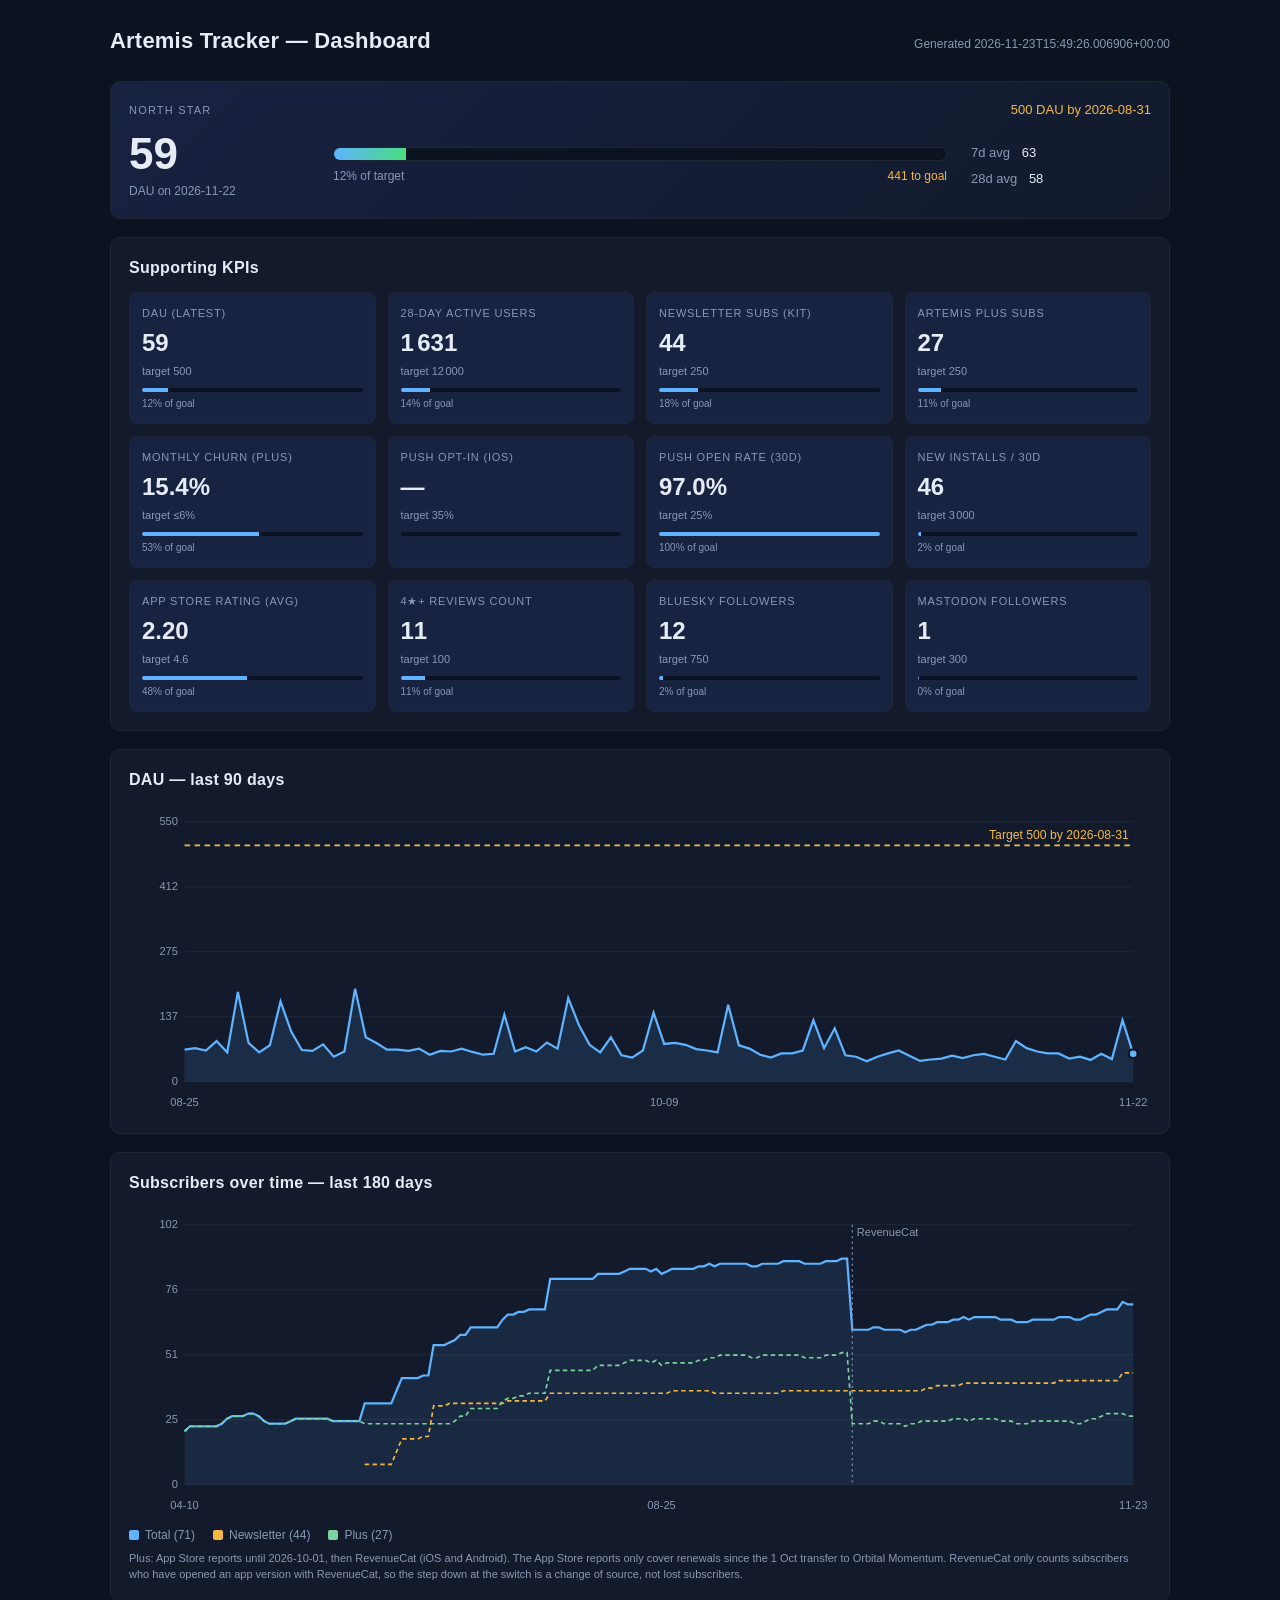
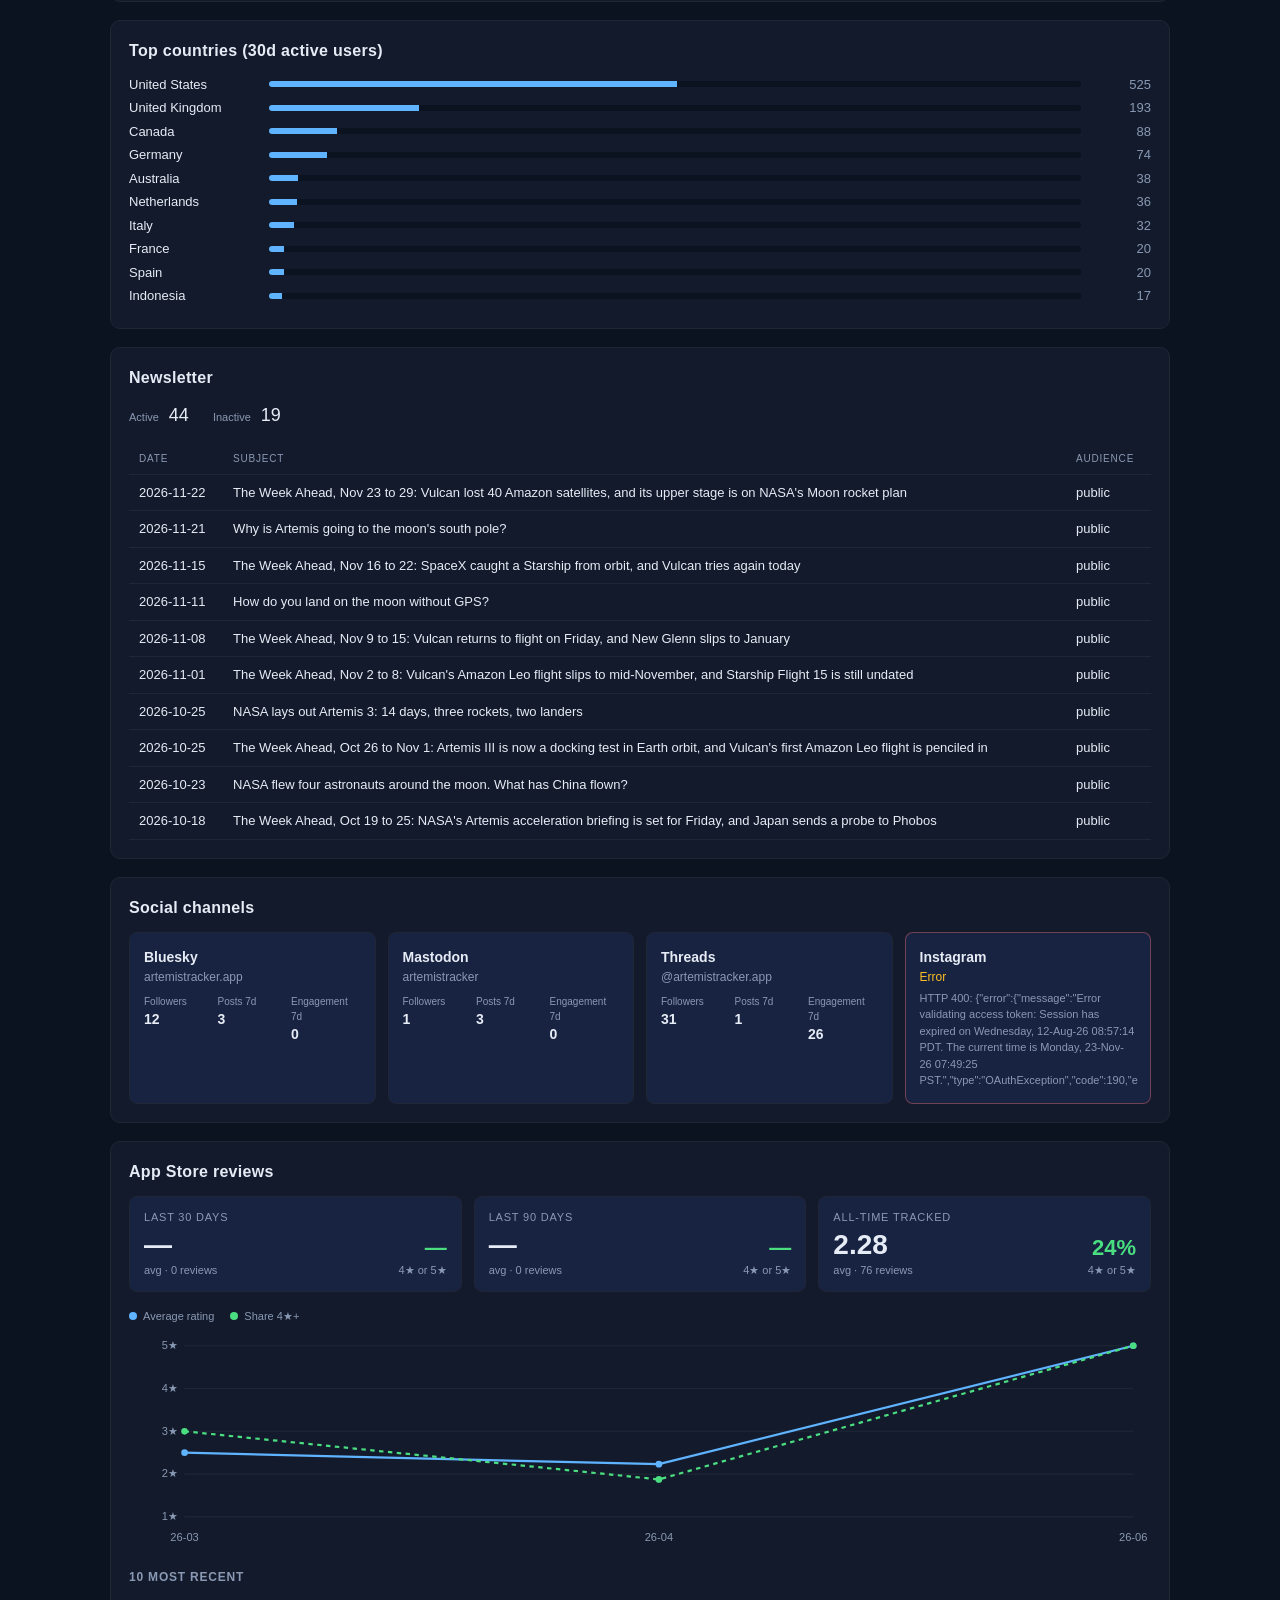
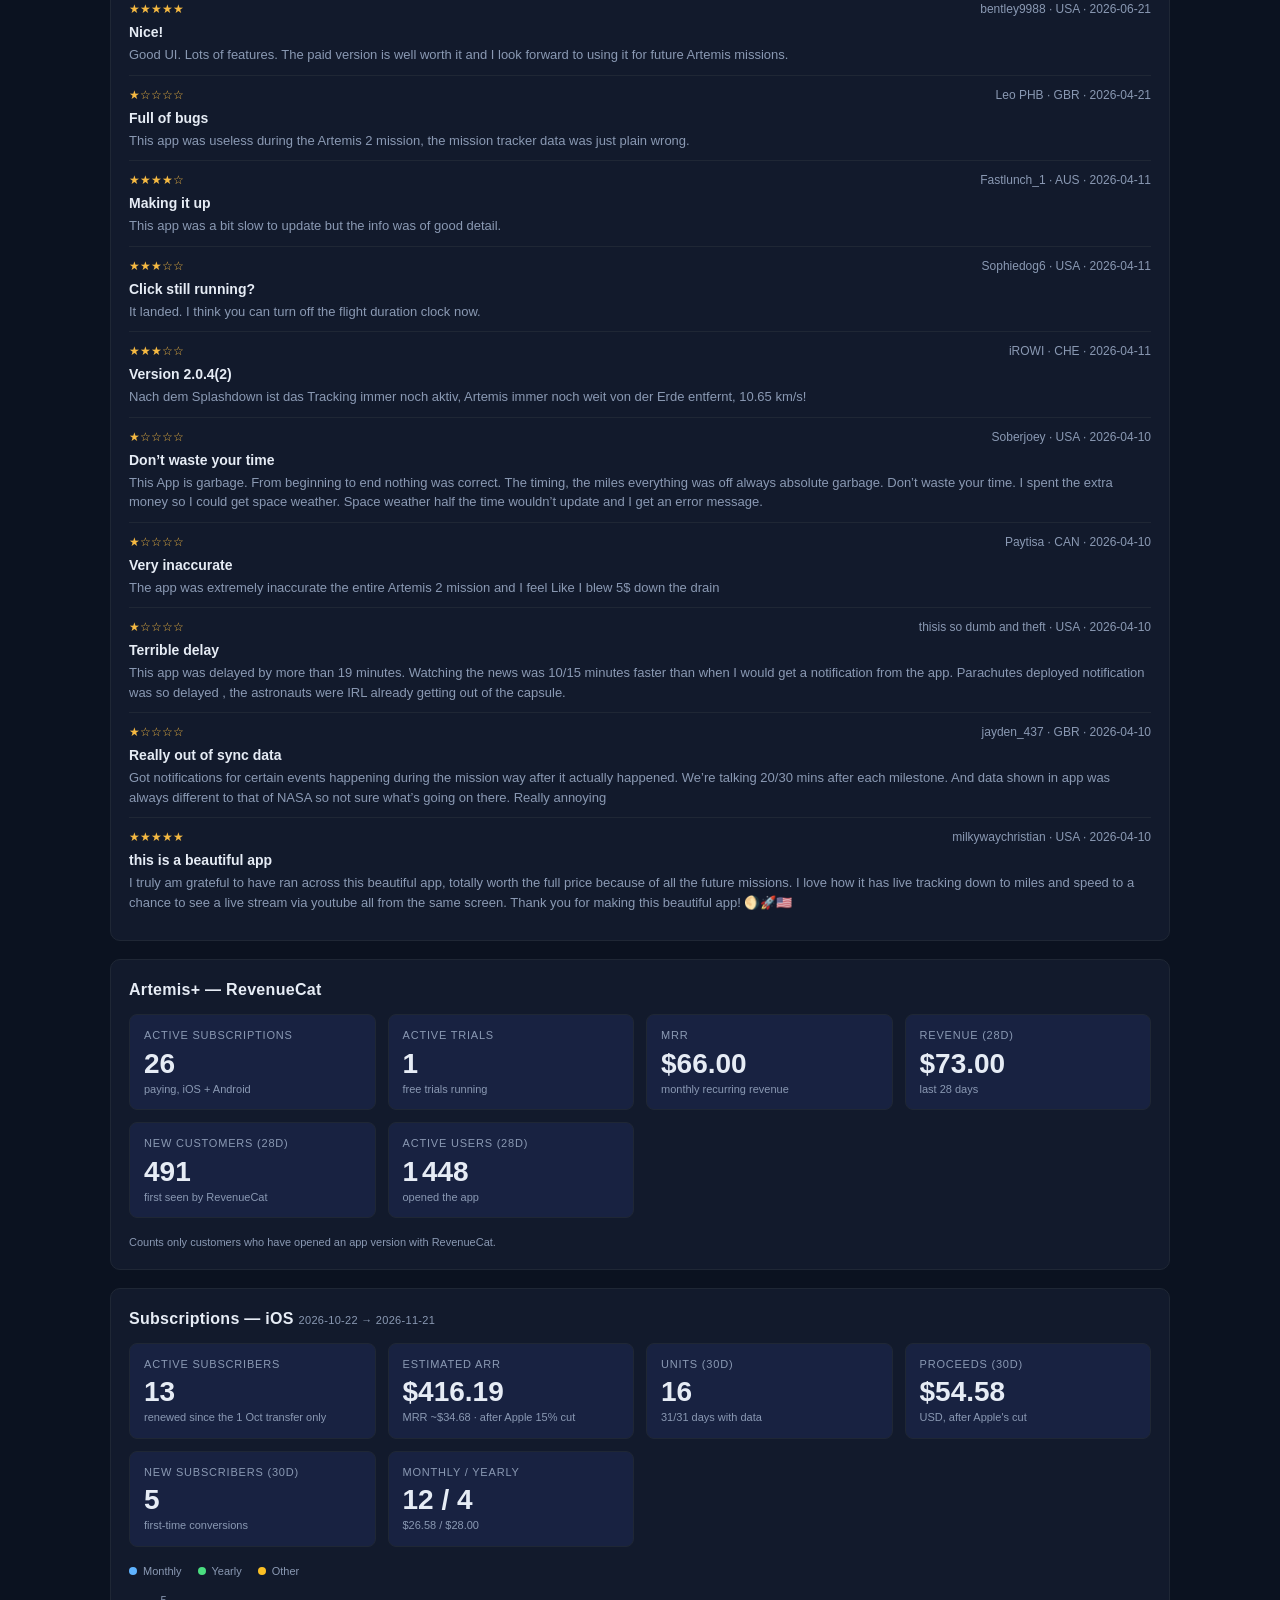
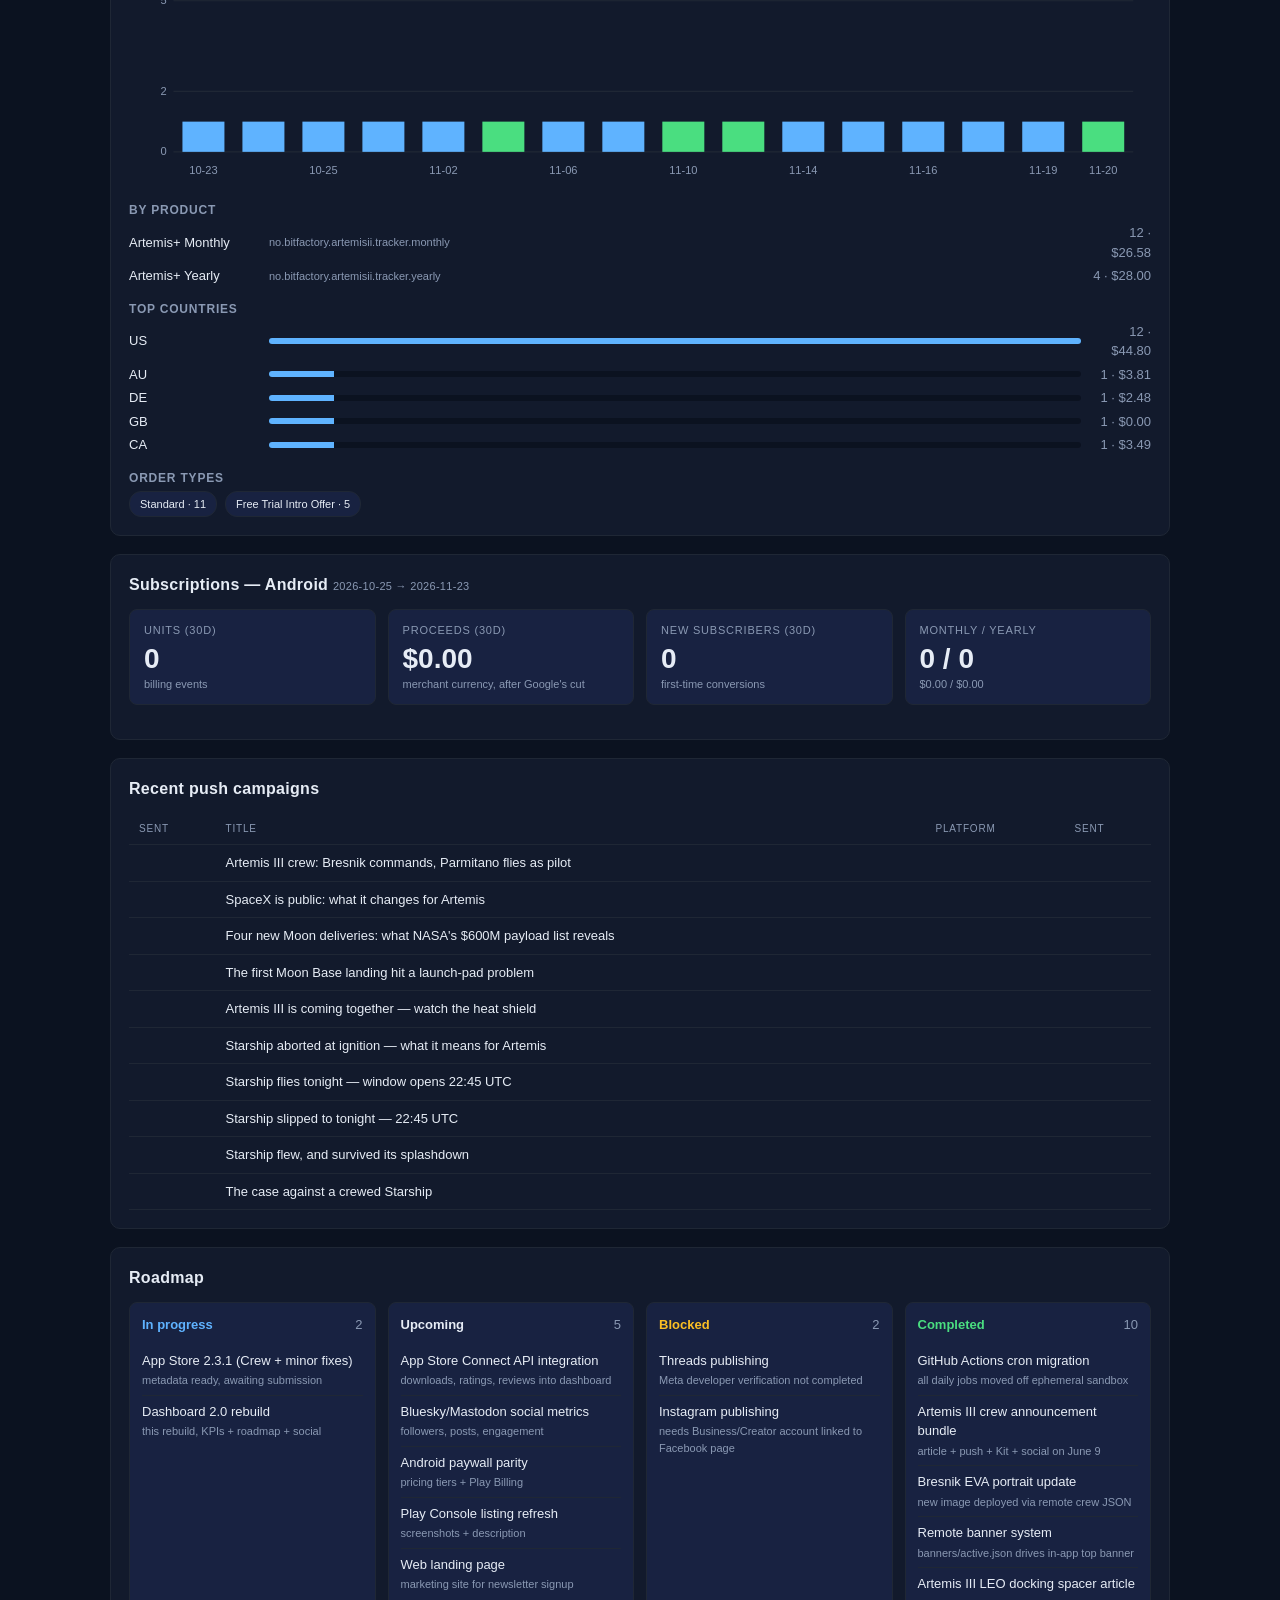
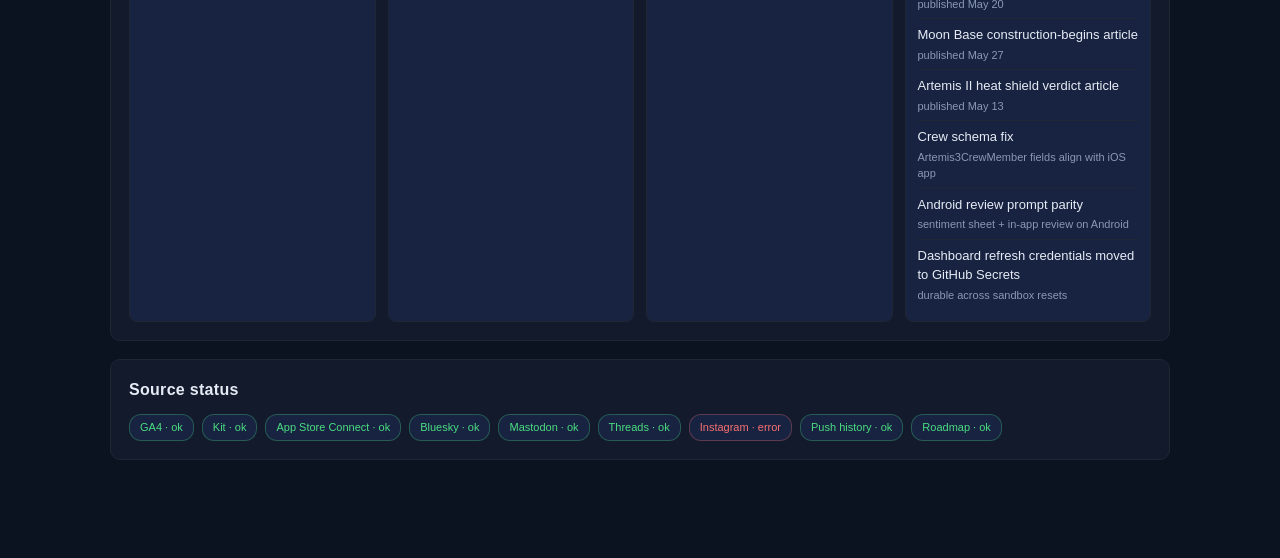
==== commit 494388a8: "Dashboard refresh: 2026-11-23T15:49:26Z" ====
--- a/dashboard/index.html
+++ b/dashboard/index.html
@@ -145,7 +145,7 @@
 <main>
   <header class='page'>
     <h1>Artemis Tracker — Dashboard</h1>
-    <div class='gen'>Generated 2026-11-22T13:11:50.597301+00:00</div>
+    <div class='gen'>Generated 2026-11-23T15:49:26.006906+00:00</div>
   </header>
 
   
@@ -156,22 +156,22 @@
   </div>
   <div class='ns-row'>
     <div class='ns-current'>
-      <div class='ns-value'>130</div>
-      <div class='ns-sub'>DAU on 2026-11-21</div>
+      <div class='ns-value'>59</div>
+      <div class='ns-sub'>DAU on 2026-11-22</div>
     </div>
     <div class='ns-progress-wrap'>
       <div class='ns-bar'>
-        <div class='ns-bar-fill' style='width:26.0%'></div>
+        <div class='ns-bar-fill' style='width:11.8%'></div>
         <div class='ns-bar-target' title='Target 500'></div>
       </div>
       <div class='ns-progress-meta'>
-        <span>26% of target</span>
-        <span class='ns-gap'>370 to goal</span>
+        <span>12% of target</span>
+        <span class='ns-gap'>441 to goal</span>
       </div>
     </div>
     <div class='ns-aux'>
       <div><span class='lbl'>7d avg</span> <span class='val'>63</span></div>
-      <div><span class='lbl'>28d avg</span> <span class='val'>60</span></div>
+      <div><span class='lbl'>28d avg</span> <span class='val'>58</span></div>
     </div>
   </div>
 </section>
@@ -182,16 +182,16 @@
     
   <div class='kpi'>
     <div class='kpi-label'>DAU (latest)</div>
-    <div class='kpi-value'>130</div>
+    <div class='kpi-value'>59</div>
     <div class='kpi-target'>target 500</div>
-    <div class='kpi-bar'><div class='kpi-bar-fill' style='width:26.0%'></div></div>
-    <div class='kpi-pct'>26% of goal</div>
+    <div class='kpi-bar'><div class='kpi-bar-fill' style='width:11.8%'></div></div>
+    <div class='kpi-pct'>12% of goal</div>
   </div>
   <div class='kpi'>
     <div class='kpi-label'>28-day active users</div>
-    <div class='kpi-value'>1 684</div>
+    <div class='kpi-value'>1 631</div>
     <div class='kpi-target'>target 12 000</div>
-    <div class='kpi-bar'><div class='kpi-bar-fill' style='width:14.0%'></div></div>
+    <div class='kpi-bar'><div class='kpi-bar-fill' style='width:13.6%'></div></div>
     <div class='kpi-pct'>14% of goal</div>
   </div>
   <div class='kpi'>
@@ -210,10 +210,10 @@
   </div>
   <div class='kpi'>
     <div class='kpi-label'>Monthly churn (Plus)</div>
-    <div class='kpi-value'>7.1%</div>
+    <div class='kpi-value'>15.4%</div>
     <div class='kpi-target'>target ≤6%</div>
-    <div class='kpi-bar'><div class='kpi-bar-fill' style='width:94.3%'></div></div>
-    <div class='kpi-pct'>94% of goal</div>
+    <div class='kpi-bar'><div class='kpi-bar-fill' style='width:53.1%'></div></div>
+    <div class='kpi-pct'>53% of goal</div>
   </div>
   <div class='kpi'>
     <div class='kpi-label'>Push opt-in (iOS)</div>
@@ -231,9 +231,9 @@
   </div>
   <div class='kpi'>
     <div class='kpi-label'>New installs / 30d</div>
-    <div class='kpi-value'>49</div>
+    <div class='kpi-value'>46</div>
     <div class='kpi-target'>target 3 000</div>
-    <div class='kpi-bar'><div class='kpi-bar-fill' style='width:1.6%'></div></div>
+    <div class='kpi-bar'><div class='kpi-bar-fill' style='width:1.5%'></div></div>
     <div class='kpi-pct'>2% of goal</div>
   </div>
   <div class='kpi'>
@@ -271,12 +271,12 @@
   <h2>DAU — last 90 days</h2>
   <svg viewBox='0 0 920 280' xmlns='http://www.w3.org/2000/svg' role='img' aria-label='Daily active users chart'>
     <line x1='50' y1='250.0' x2='904' y2='250.0' stroke='#1f2735' stroke-width='1'/><text x='44' y='253.0' fill='#8a99b3' font-size='10' text-anchor='end'>0</text><line x1='50' y1='191.5' x2='904' y2='191.5' stroke='#1f2735' stroke-width='1'/><text x='44' y='194.5' fill='#8a99b3' font-size='10' text-anchor='end'>137</text><line x1='50' y1='133.0' x2='904' y2='133.0' stroke='#1f2735' stroke-width='1'/><text x='44' y='136.0' fill='#8a99b3' font-size='10' text-anchor='end'>275</text><line x1='50' y1='74.5' x2='904' y2='74.5' stroke='#1f2735' stroke-width='1'/><text x='44' y='77.5' fill='#8a99b3' font-size='10' text-anchor='end'>412</text><line x1='50' y1='16.0' x2='904' y2='16.0' stroke='#1f2735' stroke-width='1'/><text x='44' y='19.0' fill='#8a99b3' font-size='10' text-anchor='end'>550</text>
-    <polygon points='50.0,250.0 50.0,216.0 59.6,221.1 69.2,219.8 78.8,221.9 88.4,213.4 98.0,223.6 107.6,169.2 117.2,215.1 126.8,223.6 136.4,217.2 146.0,177.7 155.6,204.9 165.1,221.5 174.7,222.3 184.3,216.4 193.9,227.5 203.5,222.8 213.1,166.2 222.7,210.0 232.3,215.1 241.9,221.1 251.5,221.1 261.1,222.3 270.7,220.2 280.3,225.7 289.9,222.3 299.5,222.8 309.1,220.2 318.7,223.2 328.3,225.7 337.9,224.9 347.5,189.6 357.1,222.8 366.7,218.9 376.2,222.8 385.8,214.7 395.4,220.2 405.0,174.7 414.6,198.9 424.2,216.8 433.8,223.6 443.4,210.0 453.0,226.2 462.6,228.3 472.2,221.9 481.8,187.9 491.4,216.0 501.0,215.1 510.6,216.8 520.2,220.6 529.8,221.9 539.4,223.6 549.0,180.7 558.6,217.2 568.2,220.2 577.8,225.7 587.3,228.3 596.9,224.5 606.5,224.5 616.1,221.9 625.7,194.7 635.3,219.8 644.9,201.9 654.5,226.2 664.1,227.5 673.7,231.7 683.3,227.5 692.9,224.5 702.5,221.9 712.1,226.6 721.7,231.3 731.3,230.0 740.9,229.2 750.5,226.6 760.1,228.7 769.7,226.2 779.3,224.9 788.9,227.5 798.4,230.0 808.0,213.4 817.6,219.8 827.2,222.8 836.8,224.5 846.4,224.5 856.0,229.2 865.6,227.5 875.2,230.4 884.8,225.3 894.4,229.6 904.0,194.7 904.0,250.0' fill='rgba(95,179,255,0.12)' />
-    <polyline points='50.0,216.0 59.6,221.1 69.2,219.8 78.8,221.9 88.4,213.4 98.0,223.6 107.6,169.2 117.2,215.1 126.8,223.6 136.4,217.2 146.0,177.7 155.6,204.9 165.1,221.5 174.7,222.3 184.3,216.4 193.9,227.5 203.5,222.8 213.1,166.2 222.7,210.0 232.3,215.1 241.9,221.1 251.5,221.1 261.1,222.3 270.7,220.2 280.3,225.7 289.9,222.3 299.5,222.8 309.1,220.2 318.7,223.2 328.3,225.7 337.9,224.9 347.5,189.6 357.1,222.8 366.7,218.9 376.2,222.8 385.8,214.7 395.4,220.2 405.0,174.7 414.6,198.9 424.2,216.8 433.8,223.6 443.4,210.0 453.0,226.2 462.6,228.3 472.2,221.9 481.8,187.9 491.4,216.0 501.0,215.1 510.6,216.8 520.2,220.6 529.8,221.9 539.4,223.6 549.0,180.7 558.6,217.2 568.2,220.2 577.8,225.7 587.3,228.3 596.9,224.5 606.5,224.5 616.1,221.9 625.7,194.7 635.3,219.8 644.9,201.9 654.5,226.2 664.1,227.5 673.7,231.7 683.3,227.5 692.9,224.5 702.5,221.9 712.1,226.6 721.7,231.3 731.3,230.0 740.9,229.2 750.5,226.6 760.1,228.7 769.7,226.2 779.3,224.9 788.9,227.5 798.4,230.0 808.0,213.4 817.6,219.8 827.2,222.8 836.8,224.5 846.4,224.5 856.0,229.2 865.6,227.5 875.2,230.4 884.8,225.3 894.4,229.6 904.0,194.7' fill='none' stroke='#5fb3ff' stroke-width='2'/>
+    <polygon points='50.0,250.0 50.0,221.1 59.6,219.8 69.2,221.9 78.8,213.4 88.4,223.6 98.0,169.2 107.6,215.1 117.2,223.6 126.8,217.2 136.4,177.7 146.0,204.9 155.6,221.5 165.1,222.3 174.7,216.4 184.3,227.5 193.9,222.8 203.5,166.2 213.1,210.0 222.7,215.1 232.3,221.1 241.9,221.1 251.5,222.3 261.1,220.2 270.7,225.7 280.3,222.3 289.9,222.8 299.5,220.2 309.1,223.2 318.7,225.7 328.3,224.9 337.9,189.6 347.5,222.8 357.1,218.9 366.7,222.8 376.2,214.7 385.8,220.2 395.4,174.7 405.0,198.9 414.6,216.8 424.2,223.6 433.8,210.0 443.4,226.2 453.0,228.3 462.6,221.9 472.2,187.9 481.8,216.0 491.4,215.1 501.0,216.8 510.6,220.6 520.2,221.9 529.8,223.6 539.4,180.7 549.0,217.2 558.6,220.2 568.2,225.7 577.8,228.3 587.3,224.5 596.9,224.5 606.5,221.9 616.1,194.7 625.7,219.8 635.3,201.9 644.9,226.2 654.5,227.5 664.1,231.7 673.7,227.5 683.3,224.5 692.9,221.9 702.5,226.6 712.1,231.3 721.7,230.0 731.3,229.2 740.9,226.6 750.5,228.7 760.1,226.2 769.7,224.9 779.3,227.5 788.9,230.0 798.4,213.4 808.0,219.8 817.6,222.8 827.2,224.5 836.8,224.5 846.4,229.2 856.0,227.5 865.6,230.4 875.2,224.9 884.8,229.6 894.4,194.7 904.0,224.9 904.0,250.0' fill='rgba(95,179,255,0.12)' />
+    <polyline points='50.0,221.1 59.6,219.8 69.2,221.9 78.8,213.4 88.4,223.6 98.0,169.2 107.6,215.1 117.2,223.6 126.8,217.2 136.4,177.7 146.0,204.9 155.6,221.5 165.1,222.3 174.7,216.4 184.3,227.5 193.9,222.8 203.5,166.2 213.1,210.0 222.7,215.1 232.3,221.1 241.9,221.1 251.5,222.3 261.1,220.2 270.7,225.7 280.3,222.3 289.9,222.8 299.5,220.2 309.1,223.2 318.7,225.7 328.3,224.9 337.9,189.6 347.5,222.8 357.1,218.9 366.7,222.8 376.2,214.7 385.8,220.2 395.4,174.7 405.0,198.9 414.6,216.8 424.2,223.6 433.8,210.0 443.4,226.2 453.0,228.3 462.6,221.9 472.2,187.9 481.8,216.0 491.4,215.1 501.0,216.8 510.6,220.6 520.2,221.9 529.8,223.6 539.4,180.7 549.0,217.2 558.6,220.2 568.2,225.7 577.8,228.3 587.3,224.5 596.9,224.5 606.5,221.9 616.1,194.7 625.7,219.8 635.3,201.9 644.9,226.2 654.5,227.5 664.1,231.7 673.7,227.5 683.3,224.5 692.9,221.9 702.5,226.6 712.1,231.3 721.7,230.0 731.3,229.2 740.9,226.6 750.5,228.7 760.1,226.2 769.7,224.9 779.3,227.5 788.9,230.0 798.4,213.4 808.0,219.8 817.6,222.8 827.2,224.5 836.8,224.5 846.4,229.2 856.0,227.5 865.6,230.4 875.2,224.9 884.8,229.6 894.4,194.7 904.0,224.9' fill='none' stroke='#5fb3ff' stroke-width='2'/>
     <line x1='50' y1='37.3' x2='904' y2='37.3' stroke='#f5b942' stroke-width='1.5' stroke-dasharray='5,4' />
     <text x='900' y='31.3' fill='#f5b942' font-size='11' text-anchor='end'>Target 500 by 2026-08-31</text>
-    <circle cx='904.0' cy='194.7' r='4' fill='#5fb3ff' stroke='#0b1220' stroke-width='2'/>
-    <text x='50.0' y='272' fill='#8a99b3' font-size='10' text-anchor='middle'>08-24</text><text x='481.8' y='272' fill='#8a99b3' font-size='10' text-anchor='middle'>10-08</text><text x='904.0' y='272' fill='#8a99b3' font-size='10' text-anchor='middle'>11-21</text>
+    <circle cx='904.0' cy='224.9' r='4' fill='#5fb3ff' stroke='#0b1220' stroke-width='2'/>
+    <text x='50.0' y='272' fill='#8a99b3' font-size='10' text-anchor='middle'>08-25</text><text x='481.8' y='272' fill='#8a99b3' font-size='10' text-anchor='middle'>10-09</text><text x='904.0' y='272' fill='#8a99b3' font-size='10' text-anchor='middle'>11-22</text>
   </svg>
 </section>
   
@@ -284,12 +284,12 @@
   <h2>Subscribers over time — last 180 days</h2>
   <svg viewBox='0 0 920 280' xmlns='http://www.w3.org/2000/svg' role='img' aria-label='Accumulated subscribers chart'>
     <line x1='50' y1='250.0' x2='904' y2='250.0' stroke='#1f2735' stroke-width='1'/><text x='44' y='253.0' fill='#8a99b3' font-size='10' text-anchor='end'>0</text><line x1='50' y1='191.5' x2='904' y2='191.5' stroke='#1f2735' stroke-width='1'/><text x='44' y='194.5' fill='#8a99b3' font-size='10' text-anchor='end'>25</text><line x1='50' y1='133.0' x2='904' y2='133.0' stroke='#1f2735' stroke-width='1'/><text x='44' y='136.0' fill='#8a99b3' font-size='10' text-anchor='end'>51</text><line x1='50' y1='74.5' x2='904' y2='74.5' stroke='#1f2735' stroke-width='1'/><text x='44' y='77.5' fill='#8a99b3' font-size='10' text-anchor='end'>76</text><line x1='50' y1='16.0' x2='904' y2='16.0' stroke='#1f2735' stroke-width='1'/><text x='44' y='19.0' fill='#8a99b3' font-size='10' text-anchor='end'>102</text>
-    <polygon points='50.0,250.0 50.0,229.4 54.8,202.0 59.5,197.4 64.3,197.4 69.1,197.4 73.9,197.4 78.6,197.4 83.4,197.4 88.2,195.1 92.9,190.6 97.7,188.3 102.5,188.3 107.3,188.3 112.0,186.0 116.8,186.0 121.6,188.3 126.3,192.8 131.1,195.1 135.9,195.1 140.6,195.1 145.4,195.1 150.2,192.8 155.0,190.6 159.7,190.6 164.5,190.6 169.3,190.6 174.0,190.6 178.8,190.6 183.6,190.6 188.4,192.8 193.1,192.8 197.9,192.8 202.7,192.8 207.4,192.8 212.2,192.8 217.0,176.8 221.8,176.8 226.5,176.8 231.3,176.8 236.1,176.8 240.8,176.8 245.6,165.4 250.4,154.0 255.2,154.0 259.9,154.0 264.7,154.0 269.5,151.7 274.2,151.7 279.0,124.3 283.8,124.3 288.5,124.3 293.3,122.0 298.1,119.7 302.9,115.1 307.6,115.1 312.4,108.3 317.2,108.3 321.9,108.3 326.7,108.3 331.5,108.3 336.3,108.3 341.0,101.4 345.8,96.8 350.6,96.8 355.3,94.5 360.1,94.5 364.9,92.2 369.7,92.2 374.4,92.2 379.2,92.2 384.0,64.8 388.7,64.8 393.5,64.8 398.3,64.8 403.1,64.8 407.8,64.8 412.6,64.8 417.4,64.8 422.1,64.8 426.9,60.2 431.7,60.2 436.4,60.2 441.2,60.2 446.0,60.2 450.8,58.0 455.5,55.7 460.3,55.7 465.1,55.7 469.8,55.7 474.6,58.0 479.4,55.7 484.2,60.2 488.9,58.0 493.7,55.7 498.5,55.7 503.2,55.7 508.0,55.7 512.8,55.7 517.6,53.4 522.3,53.4 527.1,51.1 531.9,53.4 536.6,51.1 541.4,51.1 546.2,51.1 550.9,51.1 555.7,51.1 560.5,51.1 565.3,53.4 570.0,53.4 574.8,51.1 579.6,51.1 584.3,51.1 589.1,51.1 593.9,48.8 598.7,48.8 603.4,48.8 608.2,48.8 613.0,51.1 617.7,51.1 622.5,51.1 627.3,51.1 632.1,48.8 636.8,48.8 641.6,48.8 646.4,46.5 651.1,46.5 655.9,110.5 660.7,110.5 665.5,110.5 670.2,110.5 675.0,108.3 679.8,108.3 684.5,110.5 689.3,110.5 694.1,110.5 698.8,110.5 703.6,112.8 708.4,110.5 713.2,110.5 717.9,108.3 722.7,106.0 727.5,106.0 732.2,103.7 737.0,103.7 741.8,103.7 746.6,101.4 751.3,101.4 756.1,99.1 760.9,101.4 765.6,99.1 770.4,99.1 775.2,99.1 780.0,99.1 784.7,99.1 789.5,101.4 794.3,101.4 799.0,101.4 803.8,103.7 808.6,103.7 813.4,103.7 818.1,101.4 822.9,101.4 827.7,101.4 832.4,101.4 837.2,101.4 842.0,99.1 846.7,99.1 851.5,99.1 856.3,101.4 861.1,101.4 865.8,99.1 870.6,96.8 875.4,96.8 880.1,94.5 884.9,92.2 889.7,92.2 894.5,92.2 899.2,85.4 904.0,87.7 904.0,250.0' fill='rgba(95,179,255,0.10)' />
-    <polyline points='50.0,229.4 54.8,202.0 59.5,197.4 64.3,197.4 69.1,197.4 73.9,197.4 78.6,197.4 83.4,197.4 88.2,195.1 92.9,190.6 97.7,188.3 102.5,188.3 107.3,188.3 112.0,186.0 116.8,186.0 121.6,188.3 126.3,192.8 131.1,195.1 135.9,195.1 140.6,195.1 145.4,195.1 150.2,192.8 155.0,190.6 159.7,190.6 164.5,190.6 169.3,190.6 174.0,190.6 178.8,190.6 183.6,190.6 188.4,192.8 193.1,192.8 197.9,192.8 202.7,192.8 207.4,192.8 212.2,192.8 217.0,176.8 221.8,176.8 226.5,176.8 231.3,176.8 236.1,176.8 240.8,176.8 245.6,165.4 250.4,154.0 255.2,154.0 259.9,154.0 264.7,154.0 269.5,151.7 274.2,151.7 279.0,124.3 283.8,124.3 288.5,124.3 293.3,122.0 298.1,119.7 302.9,115.1 307.6,115.1 312.4,108.3 317.2,108.3 321.9,108.3 326.7,108.3 331.5,108.3 336.3,108.3 341.0,101.4 345.8,96.8 350.6,96.8 355.3,94.5 360.1,94.5 364.9,92.2 369.7,92.2 374.4,92.2 379.2,92.2 384.0,64.8 388.7,64.8 393.5,64.8 398.3,64.8 403.1,64.8 407.8,64.8 412.6,64.8 417.4,64.8 422.1,64.8 426.9,60.2 431.7,60.2 436.4,60.2 441.2,60.2 446.0,60.2 450.8,58.0 455.5,55.7 460.3,55.7 465.1,55.7 469.8,55.7 474.6,58.0 479.4,55.7 484.2,60.2 488.9,58.0 493.7,55.7 498.5,55.7 503.2,55.7 508.0,55.7 512.8,55.7 517.6,53.4 522.3,53.4 527.1,51.1 531.9,53.4 536.6,51.1 541.4,51.1 546.2,51.1 550.9,51.1 555.7,51.1 560.5,51.1 565.3,53.4 570.0,53.4 574.8,51.1 579.6,51.1 584.3,51.1 589.1,51.1 593.9,48.8 598.7,48.8 603.4,48.8 608.2,48.8 613.0,51.1 617.7,51.1 622.5,51.1 627.3,51.1 632.1,48.8 636.8,48.8 641.6,48.8 646.4,46.5 651.1,46.5 655.9,110.5 660.7,110.5 665.5,110.5 670.2,110.5 675.0,108.3 679.8,108.3 684.5,110.5 689.3,110.5 694.1,110.5 698.8,110.5 703.6,112.8 708.4,110.5 713.2,110.5 717.9,108.3 722.7,106.0 727.5,106.0 732.2,103.7 737.0,103.7 741.8,103.7 746.6,101.4 751.3,101.4 756.1,99.1 760.9,101.4 765.6,99.1 770.4,99.1 775.2,99.1 780.0,99.1 784.7,99.1 789.5,101.4 794.3,101.4 799.0,101.4 803.8,103.7 808.6,103.7 813.4,103.7 818.1,101.4 822.9,101.4 827.7,101.4 832.4,101.4 837.2,101.4 842.0,99.1 846.7,99.1 851.5,99.1 856.3,101.4 861.1,101.4 865.8,99.1 870.6,96.8 875.4,96.8 880.1,94.5 884.9,92.2 889.7,92.2 894.5,92.2 899.2,85.4 904.0,87.7' fill='none' stroke='#5fb3ff' stroke-width='2'/>
-    <polyline points='217.0,231.7 221.8,231.7 226.5,231.7 231.3,231.7 236.1,231.7 240.8,231.7 245.6,220.3 250.4,208.8 255.2,208.8 259.9,208.8 264.7,208.8 269.5,206.6 274.2,206.6 279.0,179.1 283.8,179.1 288.5,179.1 293.3,176.8 298.1,176.8 302.9,176.8 307.6,176.8 312.4,176.8 317.2,176.8 321.9,176.8 326.7,176.8 331.5,176.8 336.3,176.8 341.0,176.8 345.8,174.6 350.6,174.6 355.3,174.6 360.1,174.6 364.9,174.6 369.7,174.6 374.4,174.6 379.2,174.6 384.0,167.7 388.7,167.7 393.5,167.7 398.3,167.7 403.1,167.7 407.8,167.7 412.6,167.7 417.4,167.7 422.1,167.7 426.9,167.7 431.7,167.7 436.4,167.7 441.2,167.7 446.0,167.7 450.8,167.7 455.5,167.7 460.3,167.7 465.1,167.7 469.8,167.7 474.6,167.7 479.4,167.7 484.2,167.7 488.9,167.7 493.7,165.4 498.5,165.4 503.2,165.4 508.0,165.4 512.8,165.4 517.6,165.4 522.3,165.4 527.1,165.4 531.9,167.7 536.6,167.7 541.4,167.7 546.2,167.7 550.9,167.7 555.7,167.7 560.5,167.7 565.3,167.7 570.0,167.7 574.8,167.7 579.6,167.7 584.3,167.7 589.1,167.7 593.9,165.4 598.7,165.4 603.4,165.4 608.2,165.4 613.0,165.4 617.7,165.4 622.5,165.4 627.3,165.4 632.1,165.4 636.8,165.4 641.6,165.4 646.4,165.4 651.1,165.4 655.9,165.4 660.7,165.4 665.5,165.4 670.2,165.4 675.0,165.4 679.8,165.4 684.5,165.4 689.3,165.4 694.1,165.4 698.8,165.4 703.6,165.4 708.4,165.4 713.2,165.4 717.9,165.4 722.7,163.1 727.5,163.1 732.2,160.8 737.0,160.8 741.8,160.8 746.6,160.8 751.3,160.8 756.1,158.5 760.9,158.5 765.6,158.5 770.4,158.5 775.2,158.5 780.0,158.5 784.7,158.5 789.5,158.5 794.3,158.5 799.0,158.5 803.8,158.5 808.6,158.5 813.4,158.5 818.1,158.5 822.9,158.5 827.7,158.5 832.4,158.5 837.2,158.5 842.0,156.3 846.7,156.3 851.5,156.3 856.3,156.3 861.1,156.3 865.8,156.3 870.6,156.3 875.4,156.3 880.1,156.3 884.9,156.3 889.7,156.3 894.5,156.3 899.2,149.4 904.0,149.4' fill='none' stroke='#f5b942' stroke-width='1.5' stroke-dasharray='4,3'/>
-    <polyline points='50.0,229.4 54.8,202.0 59.5,197.4 64.3,197.4 69.1,197.4 73.9,197.4 78.6,197.4 83.4,197.4 88.2,195.1 92.9,190.6 97.7,188.3 102.5,188.3 107.3,188.3 112.0,186.0 116.8,186.0 121.6,188.3 126.3,192.8 131.1,195.1 135.9,195.1 140.6,195.1 145.4,195.1 150.2,192.8 155.0,190.6 159.7,190.6 164.5,190.6 169.3,190.6 174.0,190.6 178.8,190.6 183.6,190.6 188.4,192.8 193.1,192.8 197.9,192.8 202.7,192.8 207.4,192.8 212.2,192.8 217.0,195.1 221.8,195.1 226.5,195.1 231.3,195.1 236.1,195.1 240.8,195.1 245.6,195.1 250.4,195.1 255.2,195.1 259.9,195.1 264.7,195.1 269.5,195.1 274.2,195.1 279.0,195.1 283.8,195.1 288.5,195.1 293.3,195.1 298.1,192.8 302.9,188.3 307.6,188.3 312.4,181.4 317.2,181.4 321.9,181.4 326.7,181.4 331.5,181.4 336.3,181.4 341.0,174.6 345.8,172.3 350.6,172.3 355.3,170.0 360.1,170.0 364.9,167.7 369.7,167.7 374.4,167.7 379.2,167.7 384.0,147.1 388.7,147.1 393.5,147.1 398.3,147.1 403.1,147.1 407.8,147.1 412.6,147.1 417.4,147.1 422.1,147.1 426.9,142.5 431.7,142.5 436.4,142.5 441.2,142.5 446.0,142.5 450.8,140.3 455.5,138.0 460.3,138.0 465.1,138.0 469.8,138.0 474.6,140.3 479.4,138.0 484.2,142.5 488.9,140.3 493.7,140.3 498.5,140.3 503.2,140.3 508.0,140.3 512.8,140.3 517.6,138.0 522.3,138.0 527.1,135.7 531.9,135.7 536.6,133.4 541.4,133.4 546.2,133.4 550.9,133.4 555.7,133.4 560.5,133.4 565.3,135.7 570.0,135.7 574.8,133.4 579.6,133.4 584.3,133.4 589.1,133.4 593.9,133.4 598.7,133.4 603.4,133.4 608.2,133.4 613.0,135.7 617.7,135.7 622.5,135.7 627.3,135.7 632.1,133.4 636.8,133.4 641.6,133.4 646.4,131.1 651.1,131.1 655.9,195.1 660.7,195.1 665.5,195.1 670.2,195.1 675.0,192.8 679.8,192.8 684.5,195.1 689.3,195.1 694.1,195.1 698.8,195.1 703.6,197.4 708.4,195.1 713.2,195.1 717.9,192.8 722.7,192.8 727.5,192.8 732.2,192.8 737.0,192.8 741.8,192.8 746.6,190.6 751.3,190.6 756.1,190.6 760.9,192.8 765.6,190.6 770.4,190.6 775.2,190.6 780.0,190.6 784.7,190.6 789.5,192.8 794.3,192.8 799.0,192.8 803.8,195.1 808.6,195.1 813.4,195.1 818.1,192.8 822.9,192.8 827.7,192.8 832.4,192.8 837.2,192.8 842.0,192.8 846.7,192.8 851.5,192.8 856.3,195.1 861.1,195.1 865.8,192.8 870.6,190.6 875.4,190.6 880.1,188.3 884.9,186.0 889.7,186.0 894.5,186.0 899.2,186.0 904.0,188.3' fill='none' stroke='#7dd3a0' stroke-width='1.5' stroke-dasharray='4,3'/>
-    <line x1='655.9' y1='16' x2='655.9' y2='250' stroke='#8a99b3' stroke-width='1' stroke-dasharray='2,3'/><text x='659.9' y='26' fill='#8a99b3' font-size='10'>RevenueCat</text>
-    <text x='50.0' y='272' fill='#8a99b3' font-size='10' text-anchor='middle'>04-09</text><text x='479.4' y='272' fill='#8a99b3' font-size='10' text-anchor='middle'>08-24</text><text x='904.0' y='272' fill='#8a99b3' font-size='10' text-anchor='middle'>11-22</text>
+    <polygon points='50.0,250.0 50.0,202.0 54.8,197.4 59.5,197.4 64.3,197.4 69.1,197.4 73.9,197.4 78.6,197.4 83.4,195.1 88.2,190.6 92.9,188.3 97.7,188.3 102.5,188.3 107.3,186.0 112.0,186.0 116.8,188.3 121.6,192.8 126.3,195.1 131.1,195.1 135.9,195.1 140.6,195.1 145.4,192.8 150.2,190.6 155.0,190.6 159.7,190.6 164.5,190.6 169.3,190.6 174.0,190.6 178.8,190.6 183.6,192.8 188.4,192.8 193.1,192.8 197.9,192.8 202.7,192.8 207.4,192.8 212.2,176.8 217.0,176.8 221.8,176.8 226.5,176.8 231.3,176.8 236.1,176.8 240.8,165.4 245.6,154.0 250.4,154.0 255.2,154.0 259.9,154.0 264.7,151.7 269.5,151.7 274.2,124.3 279.0,124.3 283.8,124.3 288.5,122.0 293.3,119.7 298.1,115.1 302.9,115.1 307.6,108.3 312.4,108.3 317.2,108.3 321.9,108.3 326.7,108.3 331.5,108.3 336.3,101.4 341.0,96.8 345.8,96.8 350.6,94.5 355.3,94.5 360.1,92.2 364.9,92.2 369.7,92.2 374.4,92.2 379.2,64.8 384.0,64.8 388.7,64.8 393.5,64.8 398.3,64.8 403.1,64.8 407.8,64.8 412.6,64.8 417.4,64.8 422.1,60.2 426.9,60.2 431.7,60.2 436.4,60.2 441.2,60.2 446.0,58.0 450.8,55.7 455.5,55.7 460.3,55.7 465.1,55.7 469.8,58.0 474.6,55.7 479.4,60.2 484.2,58.0 488.9,55.7 493.7,55.7 498.5,55.7 503.2,55.7 508.0,55.7 512.8,53.4 517.6,53.4 522.3,51.1 527.1,53.4 531.9,51.1 536.6,51.1 541.4,51.1 546.2,51.1 550.9,51.1 555.7,51.1 560.5,53.4 565.3,53.4 570.0,51.1 574.8,51.1 579.6,51.1 584.3,51.1 589.1,48.8 593.9,48.8 598.7,48.8 603.4,48.8 608.2,51.1 613.0,51.1 617.7,51.1 622.5,51.1 627.3,48.8 632.1,48.8 636.8,48.8 641.6,46.5 646.4,46.5 651.1,110.5 655.9,110.5 660.7,110.5 665.5,110.5 670.2,108.3 675.0,108.3 679.8,110.5 684.5,110.5 689.3,110.5 694.1,110.5 698.8,112.8 703.6,110.5 708.4,110.5 713.2,108.3 717.9,106.0 722.7,106.0 727.5,103.7 732.2,103.7 737.0,103.7 741.8,101.4 746.6,101.4 751.3,99.1 756.1,101.4 760.9,99.1 765.6,99.1 770.4,99.1 775.2,99.1 780.0,99.1 784.7,101.4 789.5,101.4 794.3,101.4 799.0,103.7 803.8,103.7 808.6,103.7 813.4,101.4 818.1,101.4 822.9,101.4 827.7,101.4 832.4,101.4 837.2,99.1 842.0,99.1 846.7,99.1 851.5,101.4 856.3,101.4 861.1,99.1 865.8,96.8 870.6,96.8 875.4,94.5 880.1,92.2 884.9,92.2 889.7,92.2 894.5,85.4 899.2,87.7 904.0,87.7 904.0,250.0' fill='rgba(95,179,255,0.10)' />
+    <polyline points='50.0,202.0 54.8,197.4 59.5,197.4 64.3,197.4 69.1,197.4 73.9,197.4 78.6,197.4 83.4,195.1 88.2,190.6 92.9,188.3 97.7,188.3 102.5,188.3 107.3,186.0 112.0,186.0 116.8,188.3 121.6,192.8 126.3,195.1 131.1,195.1 135.9,195.1 140.6,195.1 145.4,192.8 150.2,190.6 155.0,190.6 159.7,190.6 164.5,190.6 169.3,190.6 174.0,190.6 178.8,190.6 183.6,192.8 188.4,192.8 193.1,192.8 197.9,192.8 202.7,192.8 207.4,192.8 212.2,176.8 217.0,176.8 221.8,176.8 226.5,176.8 231.3,176.8 236.1,176.8 240.8,165.4 245.6,154.0 250.4,154.0 255.2,154.0 259.9,154.0 264.7,151.7 269.5,151.7 274.2,124.3 279.0,124.3 283.8,124.3 288.5,122.0 293.3,119.7 298.1,115.1 302.9,115.1 307.6,108.3 312.4,108.3 317.2,108.3 321.9,108.3 326.7,108.3 331.5,108.3 336.3,101.4 341.0,96.8 345.8,96.8 350.6,94.5 355.3,94.5 360.1,92.2 364.9,92.2 369.7,92.2 374.4,92.2 379.2,64.8 384.0,64.8 388.7,64.8 393.5,64.8 398.3,64.8 403.1,64.8 407.8,64.8 412.6,64.8 417.4,64.8 422.1,60.2 426.9,60.2 431.7,60.2 436.4,60.2 441.2,60.2 446.0,58.0 450.8,55.7 455.5,55.7 460.3,55.7 465.1,55.7 469.8,58.0 474.6,55.7 479.4,60.2 484.2,58.0 488.9,55.7 493.7,55.7 498.5,55.7 503.2,55.7 508.0,55.7 512.8,53.4 517.6,53.4 522.3,51.1 527.1,53.4 531.9,51.1 536.6,51.1 541.4,51.1 546.2,51.1 550.9,51.1 555.7,51.1 560.5,53.4 565.3,53.4 570.0,51.1 574.8,51.1 579.6,51.1 584.3,51.1 589.1,48.8 593.9,48.8 598.7,48.8 603.4,48.8 608.2,51.1 613.0,51.1 617.7,51.1 622.5,51.1 627.3,48.8 632.1,48.8 636.8,48.8 641.6,46.5 646.4,46.5 651.1,110.5 655.9,110.5 660.7,110.5 665.5,110.5 670.2,108.3 675.0,108.3 679.8,110.5 684.5,110.5 689.3,110.5 694.1,110.5 698.8,112.8 703.6,110.5 708.4,110.5 713.2,108.3 717.9,106.0 722.7,106.0 727.5,103.7 732.2,103.7 737.0,103.7 741.8,101.4 746.6,101.4 751.3,99.1 756.1,101.4 760.9,99.1 765.6,99.1 770.4,99.1 775.2,99.1 780.0,99.1 784.7,101.4 789.5,101.4 794.3,101.4 799.0,103.7 803.8,103.7 808.6,103.7 813.4,101.4 818.1,101.4 822.9,101.4 827.7,101.4 832.4,101.4 837.2,99.1 842.0,99.1 846.7,99.1 851.5,101.4 856.3,101.4 861.1,99.1 865.8,96.8 870.6,96.8 875.4,94.5 880.1,92.2 884.9,92.2 889.7,92.2 894.5,85.4 899.2,87.7 904.0,87.7' fill='none' stroke='#5fb3ff' stroke-width='2'/>
+    <polyline points='212.2,231.7 217.0,231.7 221.8,231.7 226.5,231.7 231.3,231.7 236.1,231.7 240.8,220.3 245.6,208.8 250.4,208.8 255.2,208.8 259.9,208.8 264.7,206.6 269.5,206.6 274.2,179.1 279.0,179.1 283.8,179.1 288.5,176.8 293.3,176.8 298.1,176.8 302.9,176.8 307.6,176.8 312.4,176.8 317.2,176.8 321.9,176.8 326.7,176.8 331.5,176.8 336.3,176.8 341.0,174.6 345.8,174.6 350.6,174.6 355.3,174.6 360.1,174.6 364.9,174.6 369.7,174.6 374.4,174.6 379.2,167.7 384.0,167.7 388.7,167.7 393.5,167.7 398.3,167.7 403.1,167.7 407.8,167.7 412.6,167.7 417.4,167.7 422.1,167.7 426.9,167.7 431.7,167.7 436.4,167.7 441.2,167.7 446.0,167.7 450.8,167.7 455.5,167.7 460.3,167.7 465.1,167.7 469.8,167.7 474.6,167.7 479.4,167.7 484.2,167.7 488.9,165.4 493.7,165.4 498.5,165.4 503.2,165.4 508.0,165.4 512.8,165.4 517.6,165.4 522.3,165.4 527.1,167.7 531.9,167.7 536.6,167.7 541.4,167.7 546.2,167.7 550.9,167.7 555.7,167.7 560.5,167.7 565.3,167.7 570.0,167.7 574.8,167.7 579.6,167.7 584.3,167.7 589.1,165.4 593.9,165.4 598.7,165.4 603.4,165.4 608.2,165.4 613.0,165.4 617.7,165.4 622.5,165.4 627.3,165.4 632.1,165.4 636.8,165.4 641.6,165.4 646.4,165.4 651.1,165.4 655.9,165.4 660.7,165.4 665.5,165.4 670.2,165.4 675.0,165.4 679.8,165.4 684.5,165.4 689.3,165.4 694.1,165.4 698.8,165.4 703.6,165.4 708.4,165.4 713.2,165.4 717.9,163.1 722.7,163.1 727.5,160.8 732.2,160.8 737.0,160.8 741.8,160.8 746.6,160.8 751.3,158.5 756.1,158.5 760.9,158.5 765.6,158.5 770.4,158.5 775.2,158.5 780.0,158.5 784.7,158.5 789.5,158.5 794.3,158.5 799.0,158.5 803.8,158.5 808.6,158.5 813.4,158.5 818.1,158.5 822.9,158.5 827.7,158.5 832.4,158.5 837.2,156.3 842.0,156.3 846.7,156.3 851.5,156.3 856.3,156.3 861.1,156.3 865.8,156.3 870.6,156.3 875.4,156.3 880.1,156.3 884.9,156.3 889.7,156.3 894.5,149.4 899.2,149.4 904.0,149.4' fill='none' stroke='#f5b942' stroke-width='1.5' stroke-dasharray='4,3'/>
+    <polyline points='50.0,202.0 54.8,197.4 59.5,197.4 64.3,197.4 69.1,197.4 73.9,197.4 78.6,197.4 83.4,195.1 88.2,190.6 92.9,188.3 97.7,188.3 102.5,188.3 107.3,186.0 112.0,186.0 116.8,188.3 121.6,192.8 126.3,195.1 131.1,195.1 135.9,195.1 140.6,195.1 145.4,192.8 150.2,190.6 155.0,190.6 159.7,190.6 164.5,190.6 169.3,190.6 174.0,190.6 178.8,190.6 183.6,192.8 188.4,192.8 193.1,192.8 197.9,192.8 202.7,192.8 207.4,192.8 212.2,195.1 217.0,195.1 221.8,195.1 226.5,195.1 231.3,195.1 236.1,195.1 240.8,195.1 245.6,195.1 250.4,195.1 255.2,195.1 259.9,195.1 264.7,195.1 269.5,195.1 274.2,195.1 279.0,195.1 283.8,195.1 288.5,195.1 293.3,192.8 298.1,188.3 302.9,188.3 307.6,181.4 312.4,181.4 317.2,181.4 321.9,181.4 326.7,181.4 331.5,181.4 336.3,174.6 341.0,172.3 345.8,172.3 350.6,170.0 355.3,170.0 360.1,167.7 364.9,167.7 369.7,167.7 374.4,167.7 379.2,147.1 384.0,147.1 388.7,147.1 393.5,147.1 398.3,147.1 403.1,147.1 407.8,147.1 412.6,147.1 417.4,147.1 422.1,142.5 426.9,142.5 431.7,142.5 436.4,142.5 441.2,142.5 446.0,140.3 450.8,138.0 455.5,138.0 460.3,138.0 465.1,138.0 469.8,140.3 474.6,138.0 479.4,142.5 484.2,140.3 488.9,140.3 493.7,140.3 498.5,140.3 503.2,140.3 508.0,140.3 512.8,138.0 517.6,138.0 522.3,135.7 527.1,135.7 531.9,133.4 536.6,133.4 541.4,133.4 546.2,133.4 550.9,133.4 555.7,133.4 560.5,135.7 565.3,135.7 570.0,133.4 574.8,133.4 579.6,133.4 584.3,133.4 589.1,133.4 593.9,133.4 598.7,133.4 603.4,133.4 608.2,135.7 613.0,135.7 617.7,135.7 622.5,135.7 627.3,133.4 632.1,133.4 636.8,133.4 641.6,131.1 646.4,131.1 651.1,195.1 655.9,195.1 660.7,195.1 665.5,195.1 670.2,192.8 675.0,192.8 679.8,195.1 684.5,195.1 689.3,195.1 694.1,195.1 698.8,197.4 703.6,195.1 708.4,195.1 713.2,192.8 717.9,192.8 722.7,192.8 727.5,192.8 732.2,192.8 737.0,192.8 741.8,190.6 746.6,190.6 751.3,190.6 756.1,192.8 760.9,190.6 765.6,190.6 770.4,190.6 775.2,190.6 780.0,190.6 784.7,192.8 789.5,192.8 794.3,192.8 799.0,195.1 803.8,195.1 808.6,195.1 813.4,192.8 818.1,192.8 822.9,192.8 827.7,192.8 832.4,192.8 837.2,192.8 842.0,192.8 846.7,192.8 851.5,195.1 856.3,195.1 861.1,192.8 865.8,190.6 870.6,190.6 875.4,188.3 880.1,186.0 884.9,186.0 889.7,186.0 894.5,186.0 899.2,188.3 904.0,188.3' fill='none' stroke='#7dd3a0' stroke-width='1.5' stroke-dasharray='4,3'/>
+    <line x1='651.1' y1='16' x2='651.1' y2='250' stroke='#8a99b3' stroke-width='1' stroke-dasharray='2,3'/><text x='655.1' y='26' fill='#8a99b3' font-size='10'>RevenueCat</text>
+    <text x='50.0' y='272' fill='#8a99b3' font-size='10' text-anchor='middle'>04-10</text><text x='479.4' y='272' fill='#8a99b3' font-size='10' text-anchor='middle'>08-25</text><text x='904.0' y='272' fill='#8a99b3' font-size='10' text-anchor='middle'>11-23</text>
   </svg>
   <div class='legend' style='display:flex;gap:18px;flex-wrap:wrap;font-size:12px;color:#8a99b3;margin-top:8px;'><span><span style='display:inline-block;width:10px;height:10px;background:#5fb3ff;border-radius:2px;vertical-align:middle;margin-right:6px;'></span>Total (71)</span><span><span style='display:inline-block;width:10px;height:10px;background:#f5b942;border-radius:2px;vertical-align:middle;margin-right:6px;'></span>Newsletter (44)</span><span><span style='display:inline-block;width:10px;height:10px;background:#7dd3a0;border-radius:2px;vertical-align:middle;margin-right:6px;'></span>Plus (27)</span></div>
   <div style='font-size:11px;color:#8a99b3;margin-top:6px;'>Plus: App Store reports until 2026-10-01, then RevenueCat (iOS and Android). The App Store reports only cover renewals since the 1 Oct transfer to Orbital Momentum. RevenueCat only counts subscribers who have opened an app version with RevenueCat, so the step down at the switch is a change of source, not lost subscribers.</div>
@@ -297,7 +297,7 @@
   
 <section>
   <h2>Top countries (30d active users)</h2>
-  <div class='ctry-list'><div class='ctry-row'><span class='ctry-name'>United States</span><div class='ctry-bar'><div class='ctry-fill' style='width:51.4%'></div></div><span class='ctry-val'>568</span></div><div class='ctry-row'><span class='ctry-name'>United Kingdom</span><div class='ctry-bar'><div class='ctry-fill' style='width:17.7%'></div></div><span class='ctry-val'>196</span></div><div class='ctry-row'><span class='ctry-name'>Canada</span><div class='ctry-bar'><div class='ctry-fill' style='width:8.2%'></div></div><span class='ctry-val'>91</span></div><div class='ctry-row'><span class='ctry-name'>Germany</span><div class='ctry-bar'><div class='ctry-fill' style='width:7.3%'></div></div><span class='ctry-val'>81</span></div><div class='ctry-row'><span class='ctry-name'>Australia</span><div class='ctry-bar'><div class='ctry-fill' style='width:3.7%'></div></div><span class='ctry-val'>41</span></div><div class='ctry-row'><span class='ctry-name'>Netherlands</span><div class='ctry-bar'><div class='ctry-fill' style='width:3.3%'></div></div><span class='ctry-val'>37</span></div><div class='ctry-row'><span class='ctry-name'>Italy</span><div class='ctry-bar'><div class='ctry-fill' style='width:3.2%'></div></div><span class='ctry-val'>35</span></div><div class='ctry-row'><span class='ctry-name'>France</span><div class='ctry-bar'><div class='ctry-fill' style='width:1.8%'></div></div><span class='ctry-val'>20</span></div><div class='ctry-row'><span class='ctry-name'>Spain</span><div class='ctry-bar'><div class='ctry-fill' style='width:1.8%'></div></div><span class='ctry-val'>20</span></div><div class='ctry-row'><span class='ctry-name'>Switzerland</span><div class='ctry-bar'><div class='ctry-fill' style='width:1.5%'></div></div><span class='ctry-val'>17</span></div></div>
+  <div class='ctry-list'><div class='ctry-row'><span class='ctry-name'>United States</span><div class='ctry-bar'><div class='ctry-fill' style='width:50.3%'></div></div><span class='ctry-val'>525</span></div><div class='ctry-row'><span class='ctry-name'>United Kingdom</span><div class='ctry-bar'><div class='ctry-fill' style='width:18.5%'></div></div><span class='ctry-val'>193</span></div><div class='ctry-row'><span class='ctry-name'>Canada</span><div class='ctry-bar'><div class='ctry-fill' style='width:8.4%'></div></div><span class='ctry-val'>88</span></div><div class='ctry-row'><span class='ctry-name'>Germany</span><div class='ctry-bar'><div class='ctry-fill' style='width:7.1%'></div></div><span class='ctry-val'>74</span></div><div class='ctry-row'><span class='ctry-name'>Australia</span><div class='ctry-bar'><div class='ctry-fill' style='width:3.6%'></div></div><span class='ctry-val'>38</span></div><div class='ctry-row'><span class='ctry-name'>Netherlands</span><div class='ctry-bar'><div class='ctry-fill' style='width:3.5%'></div></div><span class='ctry-val'>36</span></div><div class='ctry-row'><span class='ctry-name'>Italy</span><div class='ctry-bar'><div class='ctry-fill' style='width:3.1%'></div></div><span class='ctry-val'>32</span></div><div class='ctry-row'><span class='ctry-name'>France</span><div class='ctry-bar'><div class='ctry-fill' style='width:1.9%'></div></div><span class='ctry-val'>20</span></div><div class='ctry-row'><span class='ctry-name'>Spain</span><div class='ctry-bar'><div class='ctry-fill' style='width:1.9%'></div></div><span class='ctry-val'>20</span></div><div class='ctry-row'><span class='ctry-name'>Indonesia</span><div class='ctry-bar'><div class='ctry-fill' style='width:1.6%'></div></div><span class='ctry-val'>17</span></div></div>
 </section>
   
 <section>
@@ -346,7 +346,7 @@
   <div class='social-card err'>
     <div class='social-name'>Instagram</div>
     <div class='social-blocked'>Error</div>
-    <div class='social-reason'>HTTP 400: {&quot;error&quot;:{&quot;message&quot;:&quot;Error validating access token: Session has expired on Wednesday, 12-Aug-26 08:57:14 PDT. The current time is Sunday, 22-Nov-26 05:11:50 PST.&quot;,&quot;type&quot;:&quot;OAuthException&quot;,&quot;code&quot;:190,&quot;e</div>
+    <div class='social-reason'>HTTP 400: {&quot;error&quot;:{&quot;message&quot;:&quot;Error validating access token: Session has expired on Wednesday, 12-Aug-26 08:57:14 PDT. The current time is Monday, 23-Nov-26 07:49:25 PST.&quot;,&quot;type&quot;:&quot;OAuthException&quot;,&quot;code&quot;:190,&quot;e</div>
   </div>
   </div>
 </section>
@@ -450,7 +450,7 @@
     <div class='asc-stat-label'>Revenue (28d)</div>
     <div class='asc-stat-row'>
       <div class='asc-stat-main'>
-        <div class='asc-stat-val'>$77.00</div>
+        <div class='asc-stat-val'>$73.00</div>
         <div class='asc-stat-sub'>last 28 days</div>
       </div>
     </div>
@@ -459,7 +459,7 @@
     <div class='asc-stat-label'>New customers (28d)</div>
     <div class='asc-stat-row'>
       <div class='asc-stat-main'>
-        <div class='asc-stat-val'>494</div>
+        <div class='asc-stat-val'>491</div>
         <div class='asc-stat-sub'>first seen by RevenueCat</div>
       </div>
     </div>
@@ -468,7 +468,7 @@
     <div class='asc-stat-label'>Active users (28d)</div>
     <div class='asc-stat-row'>
       <div class='asc-stat-main'>
-        <div class='asc-stat-val'>1 493</div>
+        <div class='asc-stat-val'>1 448</div>
         <div class='asc-stat-sub'>opened the app</div>
       </div>
     </div>
@@ -478,14 +478,14 @@
 </section>
   
 <section>
-  <h2>Subscriptions — iOS <span class='asc-stat-sub' style='font-weight:normal'>2026-10-21 → 2026-11-20</span></h2>
+  <h2>Subscriptions — iOS <span class='asc-stat-sub' style='font-weight:normal'>2026-10-22 → 2026-11-21</span></h2>
   <div class='asc-stat-grid'>
     
   <div class='asc-stat-card'>
     <div class='asc-stat-label'>Active subscribers</div>
     <div class='asc-stat-row'>
       <div class='asc-stat-main'>
-        <div class='asc-stat-val'>14</div>
+        <div class='asc-stat-val'>13</div>
         <div class='asc-stat-sub'>renewed since the 1 Oct transfer only</div>
       </div>
     </div>
@@ -555,7 +555,7 @@
 </section>
   
 <section>
-  <h2>Subscriptions — Android <span class='asc-stat-sub' style='font-weight:normal'>2026-10-24 → 2026-11-22</span></h2>
+  <h2>Subscriptions — Android <span class='asc-stat-sub' style='font-weight:normal'>2026-10-25 → 2026-11-23</span></h2>
   <div class='asc-stat-grid'>
     
   <div class='asc-stat-card'>
@@ -637,7 +637,7 @@
   
 <section class='health'>
   <h2>Source status</h2>
-  <div class='chips'><span class='chip chip-ok' title='2026-11-22T13:11:03.492879+00:00'>GA4 · ok</span><span class='chip chip-ok' title='2026-11-22T13:11:04.651559+00:00'>Kit · ok</span><span class='chip chip-ok' title='2026-11-22T13:11:46.735719+00:00'>App Store Connect · ok</span><span class='chip chip-ok' title='2026-11-22T13:11:48.629941+00:00'>Bluesky · ok</span><span class='chip chip-ok' title='2026-11-22T13:11:49.792639+00:00'>Mastodon · ok</span><span class='chip chip-ok' title='2026-11-22T13:11:50.353992+00:00'>Threads · ok</span><span class='chip chip-error' title='HTTP 400: {&quot;error&quot;:{&quot;message&quot;:&quot;Error validating access token: Session has expired on Wednesday, 12-Aug-26 08:57:14 PDT. The current time is Sunday, 22-Nov-26 05:11:50 PST.&quot;,&quot;type&quot;:&quot;OAuthException&quot;,&quot;code&quot;:190,&quot;e'>Instagram · error</span><span class='chip chip-ok' title='2026-11-22T13:11:50.596992+00:00'>Push history · ok</span><span class='chip chip-ok' title='2026-11-22T13:11:50.597290+00:00'>Roadmap · ok</span></div>
+  <div class='chips'><span class='chip chip-ok' title='2026-11-23T15:48:41.136954+00:00'>GA4 · ok</span><span class='chip chip-ok' title='2026-11-23T15:48:42.389332+00:00'>Kit · ok</span><span class='chip chip-ok' title='2026-11-23T15:49:20.062486+00:00'>App Store Connect · ok</span><span class='chip chip-ok' title='2026-11-23T15:49:22.962042+00:00'>Bluesky · ok</span><span class='chip chip-ok' title='2026-11-23T15:49:24.438885+00:00'>Mastodon · ok</span><span class='chip chip-ok' title='2026-11-23T15:49:25.848640+00:00'>Threads · ok</span><span class='chip chip-error' title='HTTP 400: {&quot;error&quot;:{&quot;message&quot;:&quot;Error validating access token: Session has expired on Wednesday, 12-Aug-26 08:57:14 PDT. The current time is Monday, 23-Nov-26 07:49:25 PST.&quot;,&quot;type&quot;:&quot;OAuthException&quot;,&quot;code&quot;:190,&quot;e'>Instagram · error</span><span class='chip chip-ok' title='2026-11-23T15:49:26.006581+00:00'>Push history · ok</span><span class='chip chip-ok' title='2026-11-23T15:49:26.006891+00:00'>Roadmap · ok</span></div>
 </section>
 </main>
 </body>
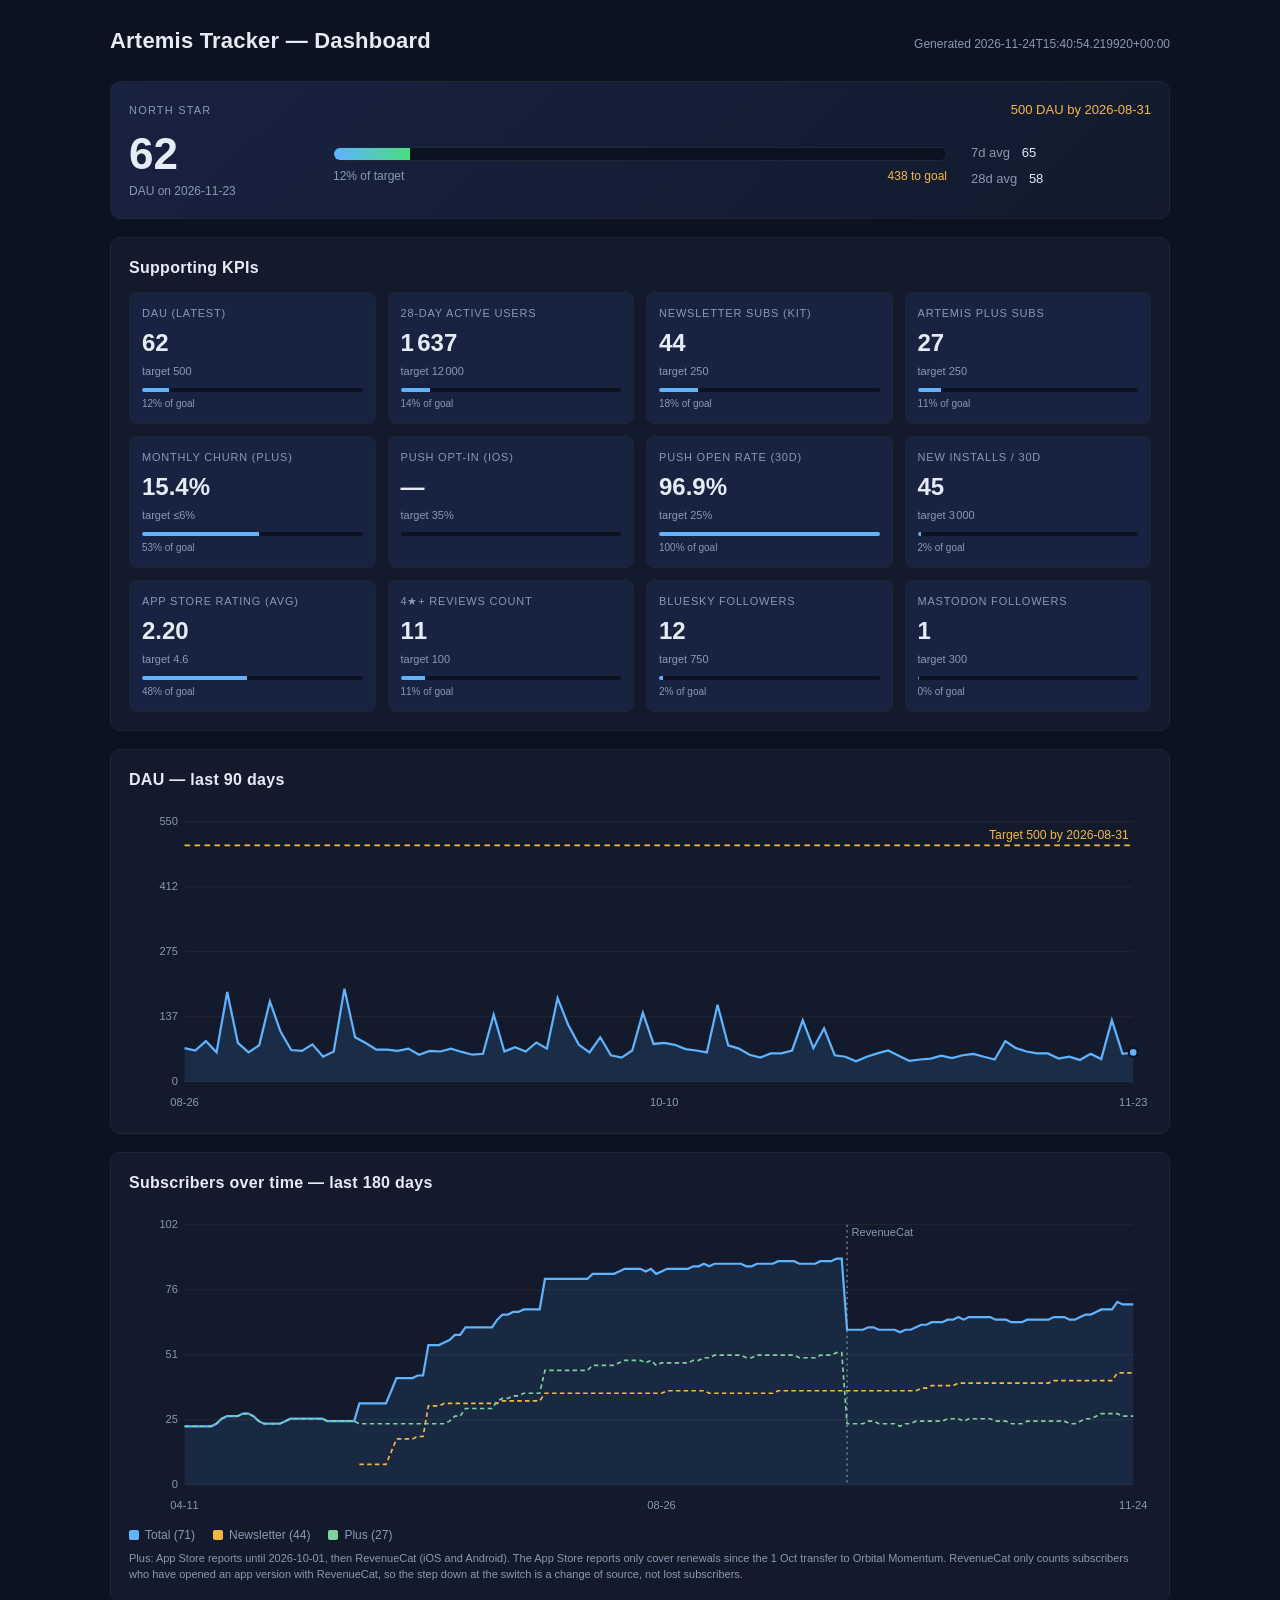
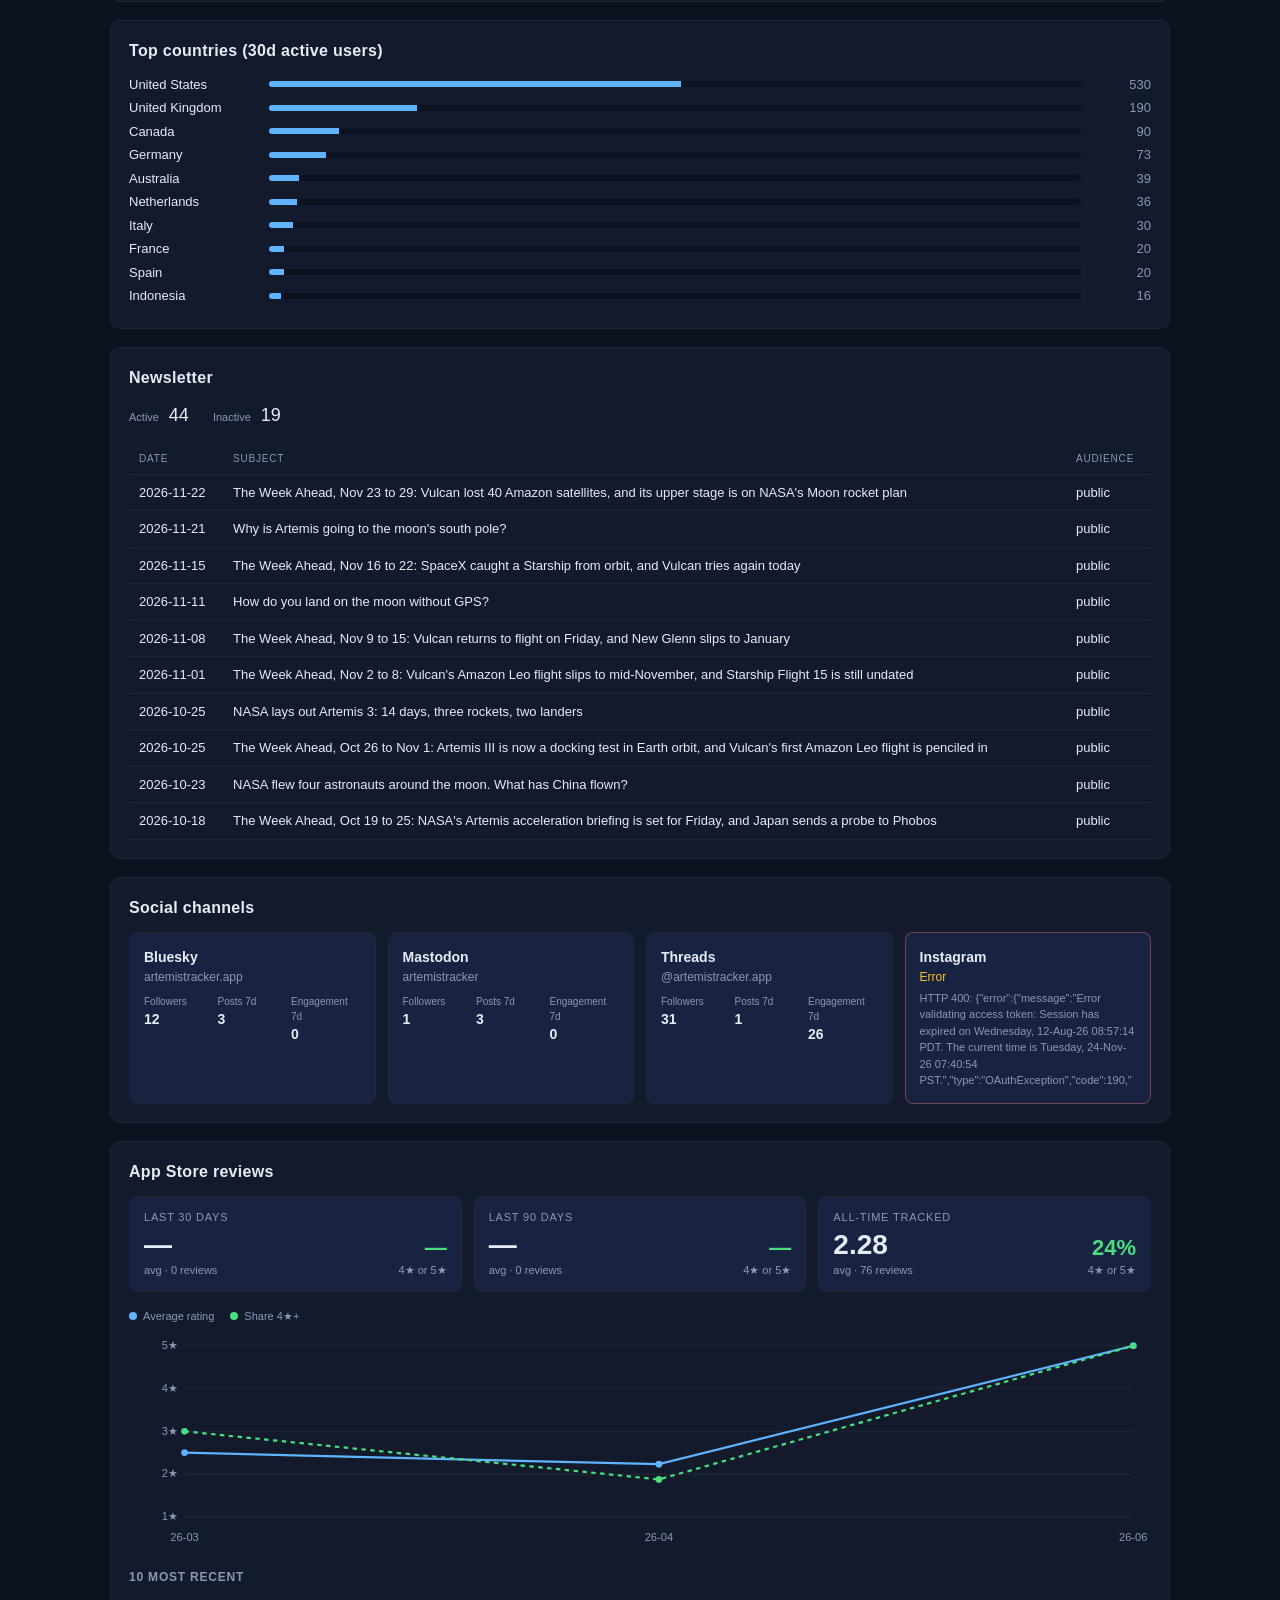
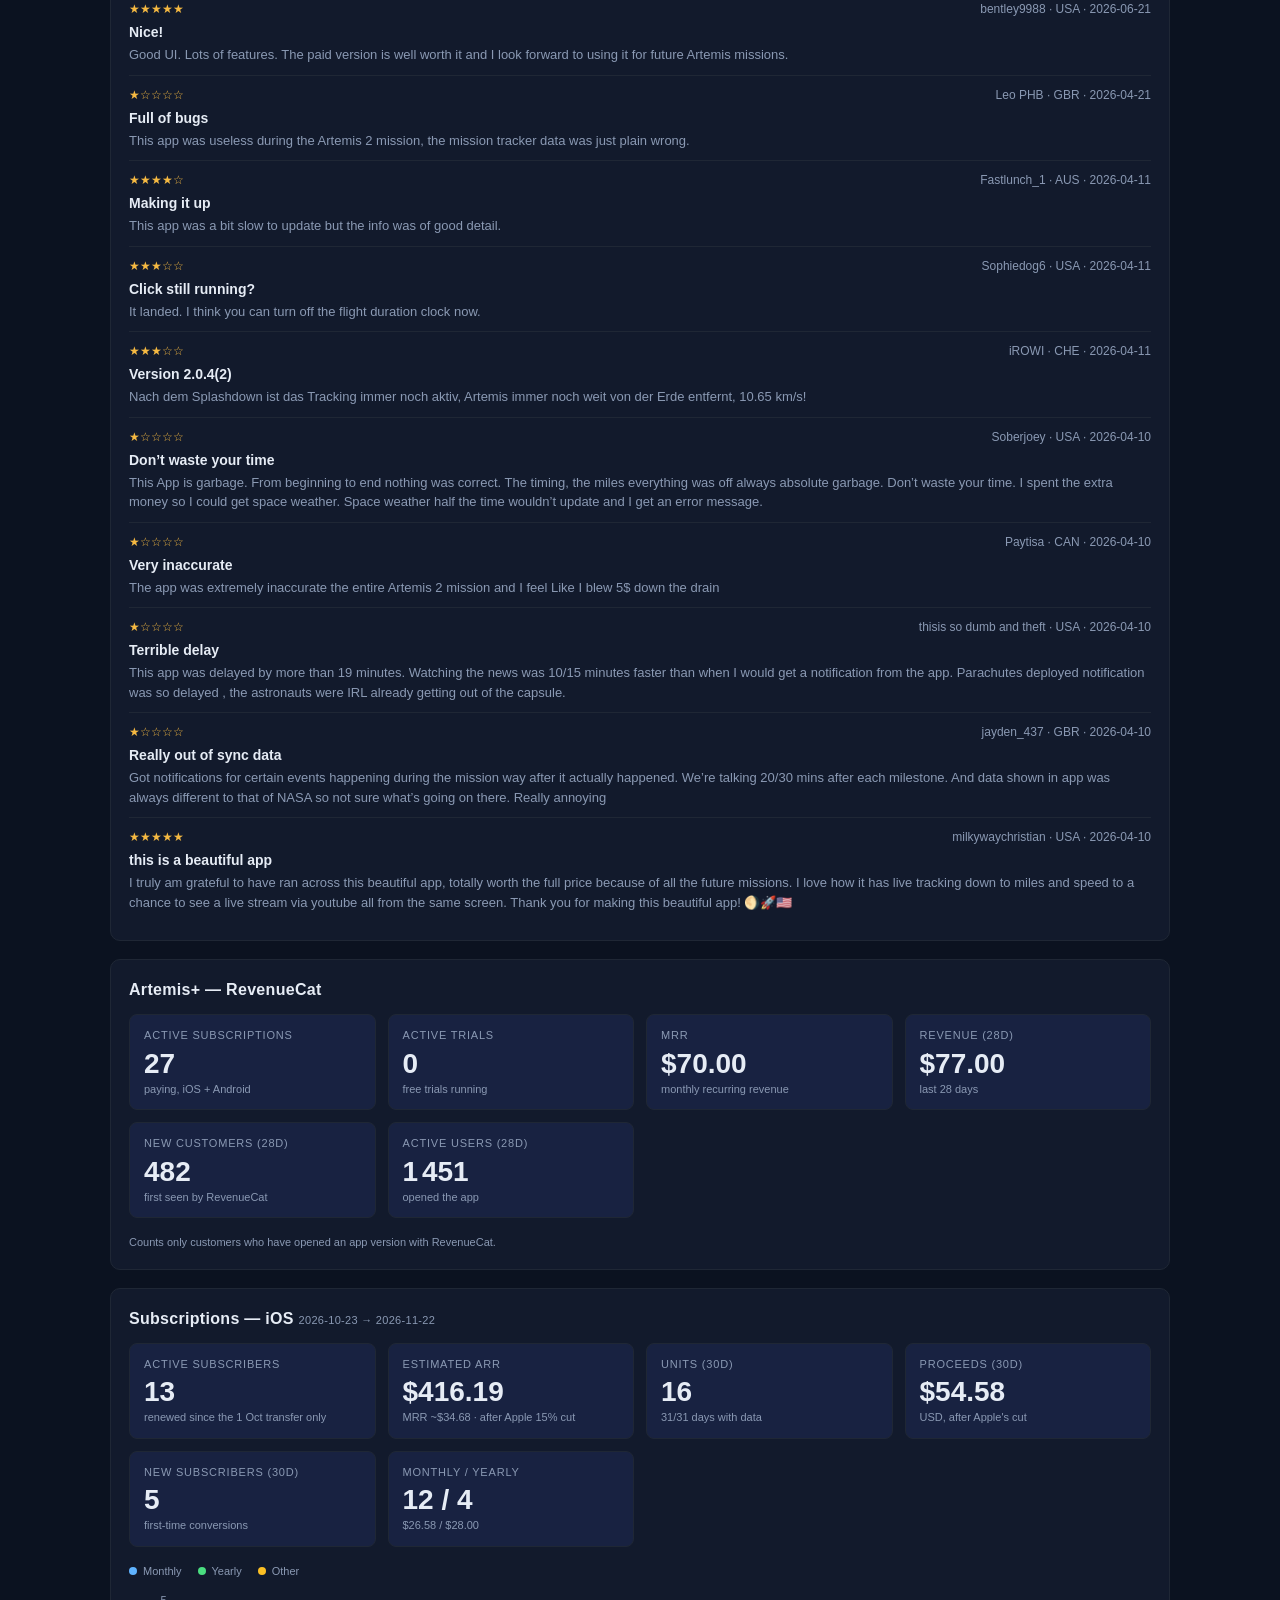
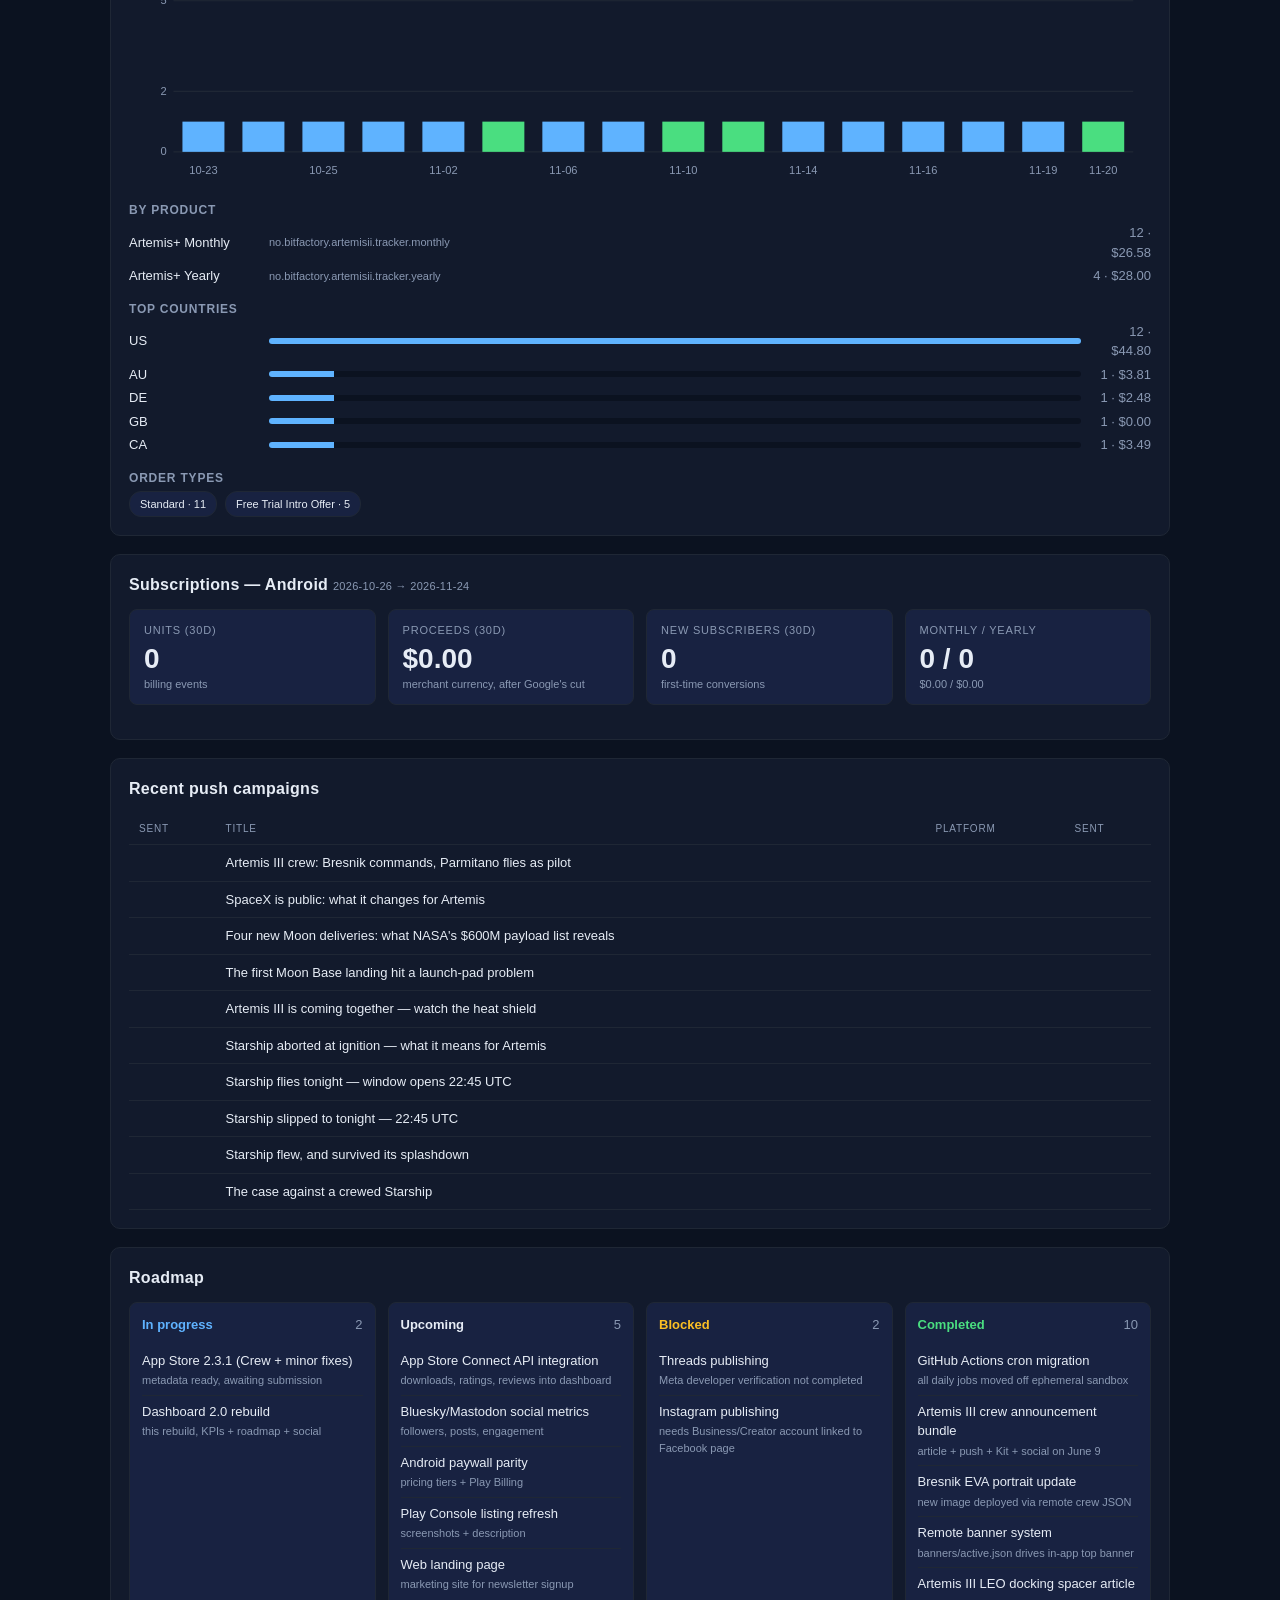
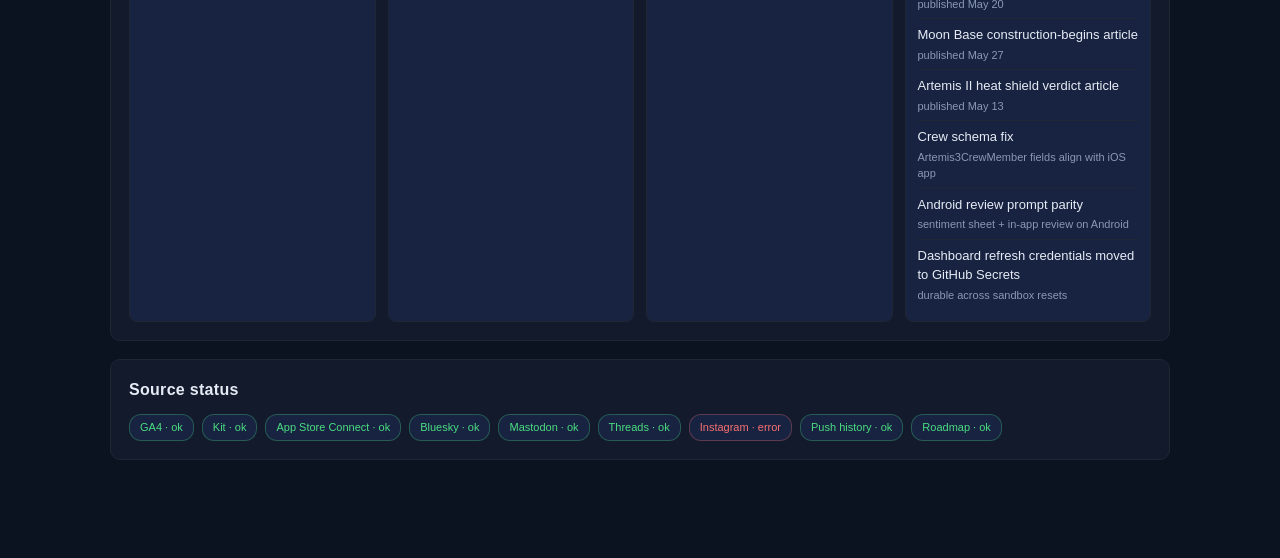
==== commit 31fdc4f2: "Dashboard refresh: 2026-11-24T15:40:54Z" ====
--- a/dashboard/index.html
+++ b/dashboard/index.html
@@ -145,7 +145,7 @@
 <main>
   <header class='page'>
     <h1>Artemis Tracker — Dashboard</h1>
-    <div class='gen'>Generated 2026-11-23T15:49:26.006906+00:00</div>
+    <div class='gen'>Generated 2026-11-24T15:40:54.219920+00:00</div>
   </header>
 
   
@@ -156,21 +156,21 @@
   </div>
   <div class='ns-row'>
     <div class='ns-current'>
-      <div class='ns-value'>59</div>
-      <div class='ns-sub'>DAU on 2026-11-22</div>
+      <div class='ns-value'>62</div>
+      <div class='ns-sub'>DAU on 2026-11-23</div>
     </div>
     <div class='ns-progress-wrap'>
       <div class='ns-bar'>
-        <div class='ns-bar-fill' style='width:11.8%'></div>
+        <div class='ns-bar-fill' style='width:12.4%'></div>
         <div class='ns-bar-target' title='Target 500'></div>
       </div>
       <div class='ns-progress-meta'>
         <span>12% of target</span>
-        <span class='ns-gap'>441 to goal</span>
+        <span class='ns-gap'>438 to goal</span>
       </div>
     </div>
     <div class='ns-aux'>
-      <div><span class='lbl'>7d avg</span> <span class='val'>63</span></div>
+      <div><span class='lbl'>7d avg</span> <span class='val'>65</span></div>
       <div><span class='lbl'>28d avg</span> <span class='val'>58</span></div>
     </div>
   </div>
@@ -182,14 +182,14 @@
     
   <div class='kpi'>
     <div class='kpi-label'>DAU (latest)</div>
-    <div class='kpi-value'>59</div>
+    <div class='kpi-value'>62</div>
     <div class='kpi-target'>target 500</div>
-    <div class='kpi-bar'><div class='kpi-bar-fill' style='width:11.8%'></div></div>
+    <div class='kpi-bar'><div class='kpi-bar-fill' style='width:12.4%'></div></div>
     <div class='kpi-pct'>12% of goal</div>
   </div>
   <div class='kpi'>
     <div class='kpi-label'>28-day active users</div>
-    <div class='kpi-value'>1 631</div>
+    <div class='kpi-value'>1 637</div>
     <div class='kpi-target'>target 12 000</div>
     <div class='kpi-bar'><div class='kpi-bar-fill' style='width:13.6%'></div></div>
     <div class='kpi-pct'>14% of goal</div>
@@ -224,14 +224,14 @@
   </div>
   <div class='kpi'>
     <div class='kpi-label'>Push open rate (30d)</div>
-    <div class='kpi-value'>97.0%</div>
+    <div class='kpi-value'>96.9%</div>
     <div class='kpi-target'>target 25%</div>
     <div class='kpi-bar'><div class='kpi-bar-fill' style='width:100.0%'></div></div>
     <div class='kpi-pct'>100% of goal</div>
   </div>
   <div class='kpi'>
     <div class='kpi-label'>New installs / 30d</div>
-    <div class='kpi-value'>46</div>
+    <div class='kpi-value'>45</div>
     <div class='kpi-target'>target 3 000</div>
     <div class='kpi-bar'><div class='kpi-bar-fill' style='width:1.5%'></div></div>
     <div class='kpi-pct'>2% of goal</div>
@@ -271,12 +271,12 @@
   <h2>DAU — last 90 days</h2>
   <svg viewBox='0 0 920 280' xmlns='http://www.w3.org/2000/svg' role='img' aria-label='Daily active users chart'>
     <line x1='50' y1='250.0' x2='904' y2='250.0' stroke='#1f2735' stroke-width='1'/><text x='44' y='253.0' fill='#8a99b3' font-size='10' text-anchor='end'>0</text><line x1='50' y1='191.5' x2='904' y2='191.5' stroke='#1f2735' stroke-width='1'/><text x='44' y='194.5' fill='#8a99b3' font-size='10' text-anchor='end'>137</text><line x1='50' y1='133.0' x2='904' y2='133.0' stroke='#1f2735' stroke-width='1'/><text x='44' y='136.0' fill='#8a99b3' font-size='10' text-anchor='end'>275</text><line x1='50' y1='74.5' x2='904' y2='74.5' stroke='#1f2735' stroke-width='1'/><text x='44' y='77.5' fill='#8a99b3' font-size='10' text-anchor='end'>412</text><line x1='50' y1='16.0' x2='904' y2='16.0' stroke='#1f2735' stroke-width='1'/><text x='44' y='19.0' fill='#8a99b3' font-size='10' text-anchor='end'>550</text>
-    <polygon points='50.0,250.0 50.0,221.1 59.6,219.8 69.2,221.9 78.8,213.4 88.4,223.6 98.0,169.2 107.6,215.1 117.2,223.6 126.8,217.2 136.4,177.7 146.0,204.9 155.6,221.5 165.1,222.3 174.7,216.4 184.3,227.5 193.9,222.8 203.5,166.2 213.1,210.0 222.7,215.1 232.3,221.1 241.9,221.1 251.5,222.3 261.1,220.2 270.7,225.7 280.3,222.3 289.9,222.8 299.5,220.2 309.1,223.2 318.7,225.7 328.3,224.9 337.9,189.6 347.5,222.8 357.1,218.9 366.7,222.8 376.2,214.7 385.8,220.2 395.4,174.7 405.0,198.9 414.6,216.8 424.2,223.6 433.8,210.0 443.4,226.2 453.0,228.3 462.6,221.9 472.2,187.9 481.8,216.0 491.4,215.1 501.0,216.8 510.6,220.6 520.2,221.9 529.8,223.6 539.4,180.7 549.0,217.2 558.6,220.2 568.2,225.7 577.8,228.3 587.3,224.5 596.9,224.5 606.5,221.9 616.1,194.7 625.7,219.8 635.3,201.9 644.9,226.2 654.5,227.5 664.1,231.7 673.7,227.5 683.3,224.5 692.9,221.9 702.5,226.6 712.1,231.3 721.7,230.0 731.3,229.2 740.9,226.6 750.5,228.7 760.1,226.2 769.7,224.9 779.3,227.5 788.9,230.0 798.4,213.4 808.0,219.8 817.6,222.8 827.2,224.5 836.8,224.5 846.4,229.2 856.0,227.5 865.6,230.4 875.2,224.9 884.8,229.6 894.4,194.7 904.0,224.9 904.0,250.0' fill='rgba(95,179,255,0.12)' />
-    <polyline points='50.0,221.1 59.6,219.8 69.2,221.9 78.8,213.4 88.4,223.6 98.0,169.2 107.6,215.1 117.2,223.6 126.8,217.2 136.4,177.7 146.0,204.9 155.6,221.5 165.1,222.3 174.7,216.4 184.3,227.5 193.9,222.8 203.5,166.2 213.1,210.0 222.7,215.1 232.3,221.1 241.9,221.1 251.5,222.3 261.1,220.2 270.7,225.7 280.3,222.3 289.9,222.8 299.5,220.2 309.1,223.2 318.7,225.7 328.3,224.9 337.9,189.6 347.5,222.8 357.1,218.9 366.7,222.8 376.2,214.7 385.8,220.2 395.4,174.7 405.0,198.9 414.6,216.8 424.2,223.6 433.8,210.0 443.4,226.2 453.0,228.3 462.6,221.9 472.2,187.9 481.8,216.0 491.4,215.1 501.0,216.8 510.6,220.6 520.2,221.9 529.8,223.6 539.4,180.7 549.0,217.2 558.6,220.2 568.2,225.7 577.8,228.3 587.3,224.5 596.9,224.5 606.5,221.9 616.1,194.7 625.7,219.8 635.3,201.9 644.9,226.2 654.5,227.5 664.1,231.7 673.7,227.5 683.3,224.5 692.9,221.9 702.5,226.6 712.1,231.3 721.7,230.0 731.3,229.2 740.9,226.6 750.5,228.7 760.1,226.2 769.7,224.9 779.3,227.5 788.9,230.0 798.4,213.4 808.0,219.8 817.6,222.8 827.2,224.5 836.8,224.5 846.4,229.2 856.0,227.5 865.6,230.4 875.2,224.9 884.8,229.6 894.4,194.7 904.0,224.9' fill='none' stroke='#5fb3ff' stroke-width='2'/>
+    <polygon points='50.0,250.0 50.0,219.8 59.6,221.9 69.2,213.4 78.8,223.6 88.4,169.2 98.0,215.1 107.6,223.6 117.2,217.2 126.8,177.7 136.4,204.9 146.0,221.5 155.6,222.3 165.1,216.4 174.7,227.5 184.3,222.8 193.9,166.2 203.5,210.0 213.1,215.1 222.7,221.1 232.3,221.1 241.9,222.3 251.5,220.2 261.1,225.7 270.7,222.3 280.3,222.8 289.9,220.2 299.5,223.2 309.1,225.7 318.7,224.9 328.3,189.6 337.9,222.8 347.5,218.9 357.1,222.8 366.7,214.7 376.2,220.2 385.8,174.7 395.4,198.9 405.0,216.8 414.6,223.6 424.2,210.0 433.8,226.2 443.4,228.3 453.0,221.9 462.6,187.9 472.2,216.0 481.8,215.1 491.4,216.8 501.0,220.6 510.6,221.9 520.2,223.6 529.8,180.7 539.4,217.2 549.0,220.2 558.6,225.7 568.2,228.3 577.8,224.5 587.3,224.5 596.9,221.9 606.5,194.7 616.1,219.8 625.7,201.9 635.3,226.2 644.9,227.5 654.5,231.7 664.1,227.5 673.7,224.5 683.3,221.9 692.9,226.6 702.5,231.3 712.1,230.0 721.7,229.2 731.3,226.6 740.9,228.7 750.5,226.2 760.1,224.9 769.7,227.5 779.3,230.0 788.9,213.4 798.4,219.8 808.0,222.8 817.6,224.5 827.2,224.5 836.8,229.2 846.4,227.5 856.0,230.4 865.6,224.9 875.2,229.6 884.8,194.7 894.4,224.9 904.0,223.6 904.0,250.0' fill='rgba(95,179,255,0.12)' />
+    <polyline points='50.0,219.8 59.6,221.9 69.2,213.4 78.8,223.6 88.4,169.2 98.0,215.1 107.6,223.6 117.2,217.2 126.8,177.7 136.4,204.9 146.0,221.5 155.6,222.3 165.1,216.4 174.7,227.5 184.3,222.8 193.9,166.2 203.5,210.0 213.1,215.1 222.7,221.1 232.3,221.1 241.9,222.3 251.5,220.2 261.1,225.7 270.7,222.3 280.3,222.8 289.9,220.2 299.5,223.2 309.1,225.7 318.7,224.9 328.3,189.6 337.9,222.8 347.5,218.9 357.1,222.8 366.7,214.7 376.2,220.2 385.8,174.7 395.4,198.9 405.0,216.8 414.6,223.6 424.2,210.0 433.8,226.2 443.4,228.3 453.0,221.9 462.6,187.9 472.2,216.0 481.8,215.1 491.4,216.8 501.0,220.6 510.6,221.9 520.2,223.6 529.8,180.7 539.4,217.2 549.0,220.2 558.6,225.7 568.2,228.3 577.8,224.5 587.3,224.5 596.9,221.9 606.5,194.7 616.1,219.8 625.7,201.9 635.3,226.2 644.9,227.5 654.5,231.7 664.1,227.5 673.7,224.5 683.3,221.9 692.9,226.6 702.5,231.3 712.1,230.0 721.7,229.2 731.3,226.6 740.9,228.7 750.5,226.2 760.1,224.9 769.7,227.5 779.3,230.0 788.9,213.4 798.4,219.8 808.0,222.8 817.6,224.5 827.2,224.5 836.8,229.2 846.4,227.5 856.0,230.4 865.6,224.9 875.2,229.6 884.8,194.7 894.4,224.9 904.0,223.6' fill='none' stroke='#5fb3ff' stroke-width='2'/>
     <line x1='50' y1='37.3' x2='904' y2='37.3' stroke='#f5b942' stroke-width='1.5' stroke-dasharray='5,4' />
     <text x='900' y='31.3' fill='#f5b942' font-size='11' text-anchor='end'>Target 500 by 2026-08-31</text>
-    <circle cx='904.0' cy='224.9' r='4' fill='#5fb3ff' stroke='#0b1220' stroke-width='2'/>
-    <text x='50.0' y='272' fill='#8a99b3' font-size='10' text-anchor='middle'>08-25</text><text x='481.8' y='272' fill='#8a99b3' font-size='10' text-anchor='middle'>10-09</text><text x='904.0' y='272' fill='#8a99b3' font-size='10' text-anchor='middle'>11-22</text>
+    <circle cx='904.0' cy='223.6' r='4' fill='#5fb3ff' stroke='#0b1220' stroke-width='2'/>
+    <text x='50.0' y='272' fill='#8a99b3' font-size='10' text-anchor='middle'>08-26</text><text x='481.8' y='272' fill='#8a99b3' font-size='10' text-anchor='middle'>10-10</text><text x='904.0' y='272' fill='#8a99b3' font-size='10' text-anchor='middle'>11-23</text>
   </svg>
 </section>
   
@@ -284,12 +284,12 @@
   <h2>Subscribers over time — last 180 days</h2>
   <svg viewBox='0 0 920 280' xmlns='http://www.w3.org/2000/svg' role='img' aria-label='Accumulated subscribers chart'>
     <line x1='50' y1='250.0' x2='904' y2='250.0' stroke='#1f2735' stroke-width='1'/><text x='44' y='253.0' fill='#8a99b3' font-size='10' text-anchor='end'>0</text><line x1='50' y1='191.5' x2='904' y2='191.5' stroke='#1f2735' stroke-width='1'/><text x='44' y='194.5' fill='#8a99b3' font-size='10' text-anchor='end'>25</text><line x1='50' y1='133.0' x2='904' y2='133.0' stroke='#1f2735' stroke-width='1'/><text x='44' y='136.0' fill='#8a99b3' font-size='10' text-anchor='end'>51</text><line x1='50' y1='74.5' x2='904' y2='74.5' stroke='#1f2735' stroke-width='1'/><text x='44' y='77.5' fill='#8a99b3' font-size='10' text-anchor='end'>76</text><line x1='50' y1='16.0' x2='904' y2='16.0' stroke='#1f2735' stroke-width='1'/><text x='44' y='19.0' fill='#8a99b3' font-size='10' text-anchor='end'>102</text>
-    <polygon points='50.0,250.0 50.0,202.0 54.8,197.4 59.5,197.4 64.3,197.4 69.1,197.4 73.9,197.4 78.6,197.4 83.4,195.1 88.2,190.6 92.9,188.3 97.7,188.3 102.5,188.3 107.3,186.0 112.0,186.0 116.8,188.3 121.6,192.8 126.3,195.1 131.1,195.1 135.9,195.1 140.6,195.1 145.4,192.8 150.2,190.6 155.0,190.6 159.7,190.6 164.5,190.6 169.3,190.6 174.0,190.6 178.8,190.6 183.6,192.8 188.4,192.8 193.1,192.8 197.9,192.8 202.7,192.8 207.4,192.8 212.2,176.8 217.0,176.8 221.8,176.8 226.5,176.8 231.3,176.8 236.1,176.8 240.8,165.4 245.6,154.0 250.4,154.0 255.2,154.0 259.9,154.0 264.7,151.7 269.5,151.7 274.2,124.3 279.0,124.3 283.8,124.3 288.5,122.0 293.3,119.7 298.1,115.1 302.9,115.1 307.6,108.3 312.4,108.3 317.2,108.3 321.9,108.3 326.7,108.3 331.5,108.3 336.3,101.4 341.0,96.8 345.8,96.8 350.6,94.5 355.3,94.5 360.1,92.2 364.9,92.2 369.7,92.2 374.4,92.2 379.2,64.8 384.0,64.8 388.7,64.8 393.5,64.8 398.3,64.8 403.1,64.8 407.8,64.8 412.6,64.8 417.4,64.8 422.1,60.2 426.9,60.2 431.7,60.2 436.4,60.2 441.2,60.2 446.0,58.0 450.8,55.7 455.5,55.7 460.3,55.7 465.1,55.7 469.8,58.0 474.6,55.7 479.4,60.2 484.2,58.0 488.9,55.7 493.7,55.7 498.5,55.7 503.2,55.7 508.0,55.7 512.8,53.4 517.6,53.4 522.3,51.1 527.1,53.4 531.9,51.1 536.6,51.1 541.4,51.1 546.2,51.1 550.9,51.1 555.7,51.1 560.5,53.4 565.3,53.4 570.0,51.1 574.8,51.1 579.6,51.1 584.3,51.1 589.1,48.8 593.9,48.8 598.7,48.8 603.4,48.8 608.2,51.1 613.0,51.1 617.7,51.1 622.5,51.1 627.3,48.8 632.1,48.8 636.8,48.8 641.6,46.5 646.4,46.5 651.1,110.5 655.9,110.5 660.7,110.5 665.5,110.5 670.2,108.3 675.0,108.3 679.8,110.5 684.5,110.5 689.3,110.5 694.1,110.5 698.8,112.8 703.6,110.5 708.4,110.5 713.2,108.3 717.9,106.0 722.7,106.0 727.5,103.7 732.2,103.7 737.0,103.7 741.8,101.4 746.6,101.4 751.3,99.1 756.1,101.4 760.9,99.1 765.6,99.1 770.4,99.1 775.2,99.1 780.0,99.1 784.7,101.4 789.5,101.4 794.3,101.4 799.0,103.7 803.8,103.7 808.6,103.7 813.4,101.4 818.1,101.4 822.9,101.4 827.7,101.4 832.4,101.4 837.2,99.1 842.0,99.1 846.7,99.1 851.5,101.4 856.3,101.4 861.1,99.1 865.8,96.8 870.6,96.8 875.4,94.5 880.1,92.2 884.9,92.2 889.7,92.2 894.5,85.4 899.2,87.7 904.0,87.7 904.0,250.0' fill='rgba(95,179,255,0.10)' />
-    <polyline points='50.0,202.0 54.8,197.4 59.5,197.4 64.3,197.4 69.1,197.4 73.9,197.4 78.6,197.4 83.4,195.1 88.2,190.6 92.9,188.3 97.7,188.3 102.5,188.3 107.3,186.0 112.0,186.0 116.8,188.3 121.6,192.8 126.3,195.1 131.1,195.1 135.9,195.1 140.6,195.1 145.4,192.8 150.2,190.6 155.0,190.6 159.7,190.6 164.5,190.6 169.3,190.6 174.0,190.6 178.8,190.6 183.6,192.8 188.4,192.8 193.1,192.8 197.9,192.8 202.7,192.8 207.4,192.8 212.2,176.8 217.0,176.8 221.8,176.8 226.5,176.8 231.3,176.8 236.1,176.8 240.8,165.4 245.6,154.0 250.4,154.0 255.2,154.0 259.9,154.0 264.7,151.7 269.5,151.7 274.2,124.3 279.0,124.3 283.8,124.3 288.5,122.0 293.3,119.7 298.1,115.1 302.9,115.1 307.6,108.3 312.4,108.3 317.2,108.3 321.9,108.3 326.7,108.3 331.5,108.3 336.3,101.4 341.0,96.8 345.8,96.8 350.6,94.5 355.3,94.5 360.1,92.2 364.9,92.2 369.7,92.2 374.4,92.2 379.2,64.8 384.0,64.8 388.7,64.8 393.5,64.8 398.3,64.8 403.1,64.8 407.8,64.8 412.6,64.8 417.4,64.8 422.1,60.2 426.9,60.2 431.7,60.2 436.4,60.2 441.2,60.2 446.0,58.0 450.8,55.7 455.5,55.7 460.3,55.7 465.1,55.7 469.8,58.0 474.6,55.7 479.4,60.2 484.2,58.0 488.9,55.7 493.7,55.7 498.5,55.7 503.2,55.7 508.0,55.7 512.8,53.4 517.6,53.4 522.3,51.1 527.1,53.4 531.9,51.1 536.6,51.1 541.4,51.1 546.2,51.1 550.9,51.1 555.7,51.1 560.5,53.4 565.3,53.4 570.0,51.1 574.8,51.1 579.6,51.1 584.3,51.1 589.1,48.8 593.9,48.8 598.7,48.8 603.4,48.8 608.2,51.1 613.0,51.1 617.7,51.1 622.5,51.1 627.3,48.8 632.1,48.8 636.8,48.8 641.6,46.5 646.4,46.5 651.1,110.5 655.9,110.5 660.7,110.5 665.5,110.5 670.2,108.3 675.0,108.3 679.8,110.5 684.5,110.5 689.3,110.5 694.1,110.5 698.8,112.8 703.6,110.5 708.4,110.5 713.2,108.3 717.9,106.0 722.7,106.0 727.5,103.7 732.2,103.7 737.0,103.7 741.8,101.4 746.6,101.4 751.3,99.1 756.1,101.4 760.9,99.1 765.6,99.1 770.4,99.1 775.2,99.1 780.0,99.1 784.7,101.4 789.5,101.4 794.3,101.4 799.0,103.7 803.8,103.7 808.6,103.7 813.4,101.4 818.1,101.4 822.9,101.4 827.7,101.4 832.4,101.4 837.2,99.1 842.0,99.1 846.7,99.1 851.5,101.4 856.3,101.4 861.1,99.1 865.8,96.8 870.6,96.8 875.4,94.5 880.1,92.2 884.9,92.2 889.7,92.2 894.5,85.4 899.2,87.7 904.0,87.7' fill='none' stroke='#5fb3ff' stroke-width='2'/>
-    <polyline points='212.2,231.7 217.0,231.7 221.8,231.7 226.5,231.7 231.3,231.7 236.1,231.7 240.8,220.3 245.6,208.8 250.4,208.8 255.2,208.8 259.9,208.8 264.7,206.6 269.5,206.6 274.2,179.1 279.0,179.1 283.8,179.1 288.5,176.8 293.3,176.8 298.1,176.8 302.9,176.8 307.6,176.8 312.4,176.8 317.2,176.8 321.9,176.8 326.7,176.8 331.5,176.8 336.3,176.8 341.0,174.6 345.8,174.6 350.6,174.6 355.3,174.6 360.1,174.6 364.9,174.6 369.7,174.6 374.4,174.6 379.2,167.7 384.0,167.7 388.7,167.7 393.5,167.7 398.3,167.7 403.1,167.7 407.8,167.7 412.6,167.7 417.4,167.7 422.1,167.7 426.9,167.7 431.7,167.7 436.4,167.7 441.2,167.7 446.0,167.7 450.8,167.7 455.5,167.7 460.3,167.7 465.1,167.7 469.8,167.7 474.6,167.7 479.4,167.7 484.2,167.7 488.9,165.4 493.7,165.4 498.5,165.4 503.2,165.4 508.0,165.4 512.8,165.4 517.6,165.4 522.3,165.4 527.1,167.7 531.9,167.7 536.6,167.7 541.4,167.7 546.2,167.7 550.9,167.7 555.7,167.7 560.5,167.7 565.3,167.7 570.0,167.7 574.8,167.7 579.6,167.7 584.3,167.7 589.1,165.4 593.9,165.4 598.7,165.4 603.4,165.4 608.2,165.4 613.0,165.4 617.7,165.4 622.5,165.4 627.3,165.4 632.1,165.4 636.8,165.4 641.6,165.4 646.4,165.4 651.1,165.4 655.9,165.4 660.7,165.4 665.5,165.4 670.2,165.4 675.0,165.4 679.8,165.4 684.5,165.4 689.3,165.4 694.1,165.4 698.8,165.4 703.6,165.4 708.4,165.4 713.2,165.4 717.9,163.1 722.7,163.1 727.5,160.8 732.2,160.8 737.0,160.8 741.8,160.8 746.6,160.8 751.3,158.5 756.1,158.5 760.9,158.5 765.6,158.5 770.4,158.5 775.2,158.5 780.0,158.5 784.7,158.5 789.5,158.5 794.3,158.5 799.0,158.5 803.8,158.5 808.6,158.5 813.4,158.5 818.1,158.5 822.9,158.5 827.7,158.5 832.4,158.5 837.2,156.3 842.0,156.3 846.7,156.3 851.5,156.3 856.3,156.3 861.1,156.3 865.8,156.3 870.6,156.3 875.4,156.3 880.1,156.3 884.9,156.3 889.7,156.3 894.5,149.4 899.2,149.4 904.0,149.4' fill='none' stroke='#f5b942' stroke-width='1.5' stroke-dasharray='4,3'/>
-    <polyline points='50.0,202.0 54.8,197.4 59.5,197.4 64.3,197.4 69.1,197.4 73.9,197.4 78.6,197.4 83.4,195.1 88.2,190.6 92.9,188.3 97.7,188.3 102.5,188.3 107.3,186.0 112.0,186.0 116.8,188.3 121.6,192.8 126.3,195.1 131.1,195.1 135.9,195.1 140.6,195.1 145.4,192.8 150.2,190.6 155.0,190.6 159.7,190.6 164.5,190.6 169.3,190.6 174.0,190.6 178.8,190.6 183.6,192.8 188.4,192.8 193.1,192.8 197.9,192.8 202.7,192.8 207.4,192.8 212.2,195.1 217.0,195.1 221.8,195.1 226.5,195.1 231.3,195.1 236.1,195.1 240.8,195.1 245.6,195.1 250.4,195.1 255.2,195.1 259.9,195.1 264.7,195.1 269.5,195.1 274.2,195.1 279.0,195.1 283.8,195.1 288.5,195.1 293.3,192.8 298.1,188.3 302.9,188.3 307.6,181.4 312.4,181.4 317.2,181.4 321.9,181.4 326.7,181.4 331.5,181.4 336.3,174.6 341.0,172.3 345.8,172.3 350.6,170.0 355.3,170.0 360.1,167.7 364.9,167.7 369.7,167.7 374.4,167.7 379.2,147.1 384.0,147.1 388.7,147.1 393.5,147.1 398.3,147.1 403.1,147.1 407.8,147.1 412.6,147.1 417.4,147.1 422.1,142.5 426.9,142.5 431.7,142.5 436.4,142.5 441.2,142.5 446.0,140.3 450.8,138.0 455.5,138.0 460.3,138.0 465.1,138.0 469.8,140.3 474.6,138.0 479.4,142.5 484.2,140.3 488.9,140.3 493.7,140.3 498.5,140.3 503.2,140.3 508.0,140.3 512.8,138.0 517.6,138.0 522.3,135.7 527.1,135.7 531.9,133.4 536.6,133.4 541.4,133.4 546.2,133.4 550.9,133.4 555.7,133.4 560.5,135.7 565.3,135.7 570.0,133.4 574.8,133.4 579.6,133.4 584.3,133.4 589.1,133.4 593.9,133.4 598.7,133.4 603.4,133.4 608.2,135.7 613.0,135.7 617.7,135.7 622.5,135.7 627.3,133.4 632.1,133.4 636.8,133.4 641.6,131.1 646.4,131.1 651.1,195.1 655.9,195.1 660.7,195.1 665.5,195.1 670.2,192.8 675.0,192.8 679.8,195.1 684.5,195.1 689.3,195.1 694.1,195.1 698.8,197.4 703.6,195.1 708.4,195.1 713.2,192.8 717.9,192.8 722.7,192.8 727.5,192.8 732.2,192.8 737.0,192.8 741.8,190.6 746.6,190.6 751.3,190.6 756.1,192.8 760.9,190.6 765.6,190.6 770.4,190.6 775.2,190.6 780.0,190.6 784.7,192.8 789.5,192.8 794.3,192.8 799.0,195.1 803.8,195.1 808.6,195.1 813.4,192.8 818.1,192.8 822.9,192.8 827.7,192.8 832.4,192.8 837.2,192.8 842.0,192.8 846.7,192.8 851.5,195.1 856.3,195.1 861.1,192.8 865.8,190.6 870.6,190.6 875.4,188.3 880.1,186.0 884.9,186.0 889.7,186.0 894.5,186.0 899.2,188.3 904.0,188.3' fill='none' stroke='#7dd3a0' stroke-width='1.5' stroke-dasharray='4,3'/>
-    <line x1='651.1' y1='16' x2='651.1' y2='250' stroke='#8a99b3' stroke-width='1' stroke-dasharray='2,3'/><text x='655.1' y='26' fill='#8a99b3' font-size='10'>RevenueCat</text>
-    <text x='50.0' y='272' fill='#8a99b3' font-size='10' text-anchor='middle'>04-10</text><text x='479.4' y='272' fill='#8a99b3' font-size='10' text-anchor='middle'>08-25</text><text x='904.0' y='272' fill='#8a99b3' font-size='10' text-anchor='middle'>11-23</text>
+    <polygon points='50.0,250.0 50.0,197.4 54.8,197.4 59.5,197.4 64.3,197.4 69.1,197.4 73.9,197.4 78.6,195.1 83.4,190.6 88.2,188.3 92.9,188.3 97.7,188.3 102.5,186.0 107.3,186.0 112.0,188.3 116.8,192.8 121.6,195.1 126.3,195.1 131.1,195.1 135.9,195.1 140.6,192.8 145.4,190.6 150.2,190.6 155.0,190.6 159.7,190.6 164.5,190.6 169.3,190.6 174.0,190.6 178.8,192.8 183.6,192.8 188.4,192.8 193.1,192.8 197.9,192.8 202.7,192.8 207.4,176.8 212.2,176.8 217.0,176.8 221.8,176.8 226.5,176.8 231.3,176.8 236.1,165.4 240.8,154.0 245.6,154.0 250.4,154.0 255.2,154.0 259.9,151.7 264.7,151.7 269.5,124.3 274.2,124.3 279.0,124.3 283.8,122.0 288.5,119.7 293.3,115.1 298.1,115.1 302.9,108.3 307.6,108.3 312.4,108.3 317.2,108.3 321.9,108.3 326.7,108.3 331.5,101.4 336.3,96.8 341.0,96.8 345.8,94.5 350.6,94.5 355.3,92.2 360.1,92.2 364.9,92.2 369.7,92.2 374.4,64.8 379.2,64.8 384.0,64.8 388.7,64.8 393.5,64.8 398.3,64.8 403.1,64.8 407.8,64.8 412.6,64.8 417.4,60.2 422.1,60.2 426.9,60.2 431.7,60.2 436.4,60.2 441.2,58.0 446.0,55.7 450.8,55.7 455.5,55.7 460.3,55.7 465.1,58.0 469.8,55.7 474.6,60.2 479.4,58.0 484.2,55.7 488.9,55.7 493.7,55.7 498.5,55.7 503.2,55.7 508.0,53.4 512.8,53.4 517.6,51.1 522.3,53.4 527.1,51.1 531.9,51.1 536.6,51.1 541.4,51.1 546.2,51.1 550.9,51.1 555.7,53.4 560.5,53.4 565.3,51.1 570.0,51.1 574.8,51.1 579.6,51.1 584.3,48.8 589.1,48.8 593.9,48.8 598.7,48.8 603.4,51.1 608.2,51.1 613.0,51.1 617.7,51.1 622.5,48.8 627.3,48.8 632.1,48.8 636.8,46.5 641.6,46.5 646.4,110.5 651.1,110.5 655.9,110.5 660.7,110.5 665.5,108.3 670.2,108.3 675.0,110.5 679.8,110.5 684.5,110.5 689.3,110.5 694.1,112.8 698.8,110.5 703.6,110.5 708.4,108.3 713.2,106.0 717.9,106.0 722.7,103.7 727.5,103.7 732.2,103.7 737.0,101.4 741.8,101.4 746.6,99.1 751.3,101.4 756.1,99.1 760.9,99.1 765.6,99.1 770.4,99.1 775.2,99.1 780.0,101.4 784.7,101.4 789.5,101.4 794.3,103.7 799.0,103.7 803.8,103.7 808.6,101.4 813.4,101.4 818.1,101.4 822.9,101.4 827.7,101.4 832.4,99.1 837.2,99.1 842.0,99.1 846.7,101.4 851.5,101.4 856.3,99.1 861.1,96.8 865.8,96.8 870.6,94.5 875.4,92.2 880.1,92.2 884.9,92.2 889.7,85.4 894.5,87.7 899.2,87.7 904.0,87.7 904.0,250.0' fill='rgba(95,179,255,0.10)' />
+    <polyline points='50.0,197.4 54.8,197.4 59.5,197.4 64.3,197.4 69.1,197.4 73.9,197.4 78.6,195.1 83.4,190.6 88.2,188.3 92.9,188.3 97.7,188.3 102.5,186.0 107.3,186.0 112.0,188.3 116.8,192.8 121.6,195.1 126.3,195.1 131.1,195.1 135.9,195.1 140.6,192.8 145.4,190.6 150.2,190.6 155.0,190.6 159.7,190.6 164.5,190.6 169.3,190.6 174.0,190.6 178.8,192.8 183.6,192.8 188.4,192.8 193.1,192.8 197.9,192.8 202.7,192.8 207.4,176.8 212.2,176.8 217.0,176.8 221.8,176.8 226.5,176.8 231.3,176.8 236.1,165.4 240.8,154.0 245.6,154.0 250.4,154.0 255.2,154.0 259.9,151.7 264.7,151.7 269.5,124.3 274.2,124.3 279.0,124.3 283.8,122.0 288.5,119.7 293.3,115.1 298.1,115.1 302.9,108.3 307.6,108.3 312.4,108.3 317.2,108.3 321.9,108.3 326.7,108.3 331.5,101.4 336.3,96.8 341.0,96.8 345.8,94.5 350.6,94.5 355.3,92.2 360.1,92.2 364.9,92.2 369.7,92.2 374.4,64.8 379.2,64.8 384.0,64.8 388.7,64.8 393.5,64.8 398.3,64.8 403.1,64.8 407.8,64.8 412.6,64.8 417.4,60.2 422.1,60.2 426.9,60.2 431.7,60.2 436.4,60.2 441.2,58.0 446.0,55.7 450.8,55.7 455.5,55.7 460.3,55.7 465.1,58.0 469.8,55.7 474.6,60.2 479.4,58.0 484.2,55.7 488.9,55.7 493.7,55.7 498.5,55.7 503.2,55.7 508.0,53.4 512.8,53.4 517.6,51.1 522.3,53.4 527.1,51.1 531.9,51.1 536.6,51.1 541.4,51.1 546.2,51.1 550.9,51.1 555.7,53.4 560.5,53.4 565.3,51.1 570.0,51.1 574.8,51.1 579.6,51.1 584.3,48.8 589.1,48.8 593.9,48.8 598.7,48.8 603.4,51.1 608.2,51.1 613.0,51.1 617.7,51.1 622.5,48.8 627.3,48.8 632.1,48.8 636.8,46.5 641.6,46.5 646.4,110.5 651.1,110.5 655.9,110.5 660.7,110.5 665.5,108.3 670.2,108.3 675.0,110.5 679.8,110.5 684.5,110.5 689.3,110.5 694.1,112.8 698.8,110.5 703.6,110.5 708.4,108.3 713.2,106.0 717.9,106.0 722.7,103.7 727.5,103.7 732.2,103.7 737.0,101.4 741.8,101.4 746.6,99.1 751.3,101.4 756.1,99.1 760.9,99.1 765.6,99.1 770.4,99.1 775.2,99.1 780.0,101.4 784.7,101.4 789.5,101.4 794.3,103.7 799.0,103.7 803.8,103.7 808.6,101.4 813.4,101.4 818.1,101.4 822.9,101.4 827.7,101.4 832.4,99.1 837.2,99.1 842.0,99.1 846.7,101.4 851.5,101.4 856.3,99.1 861.1,96.8 865.8,96.8 870.6,94.5 875.4,92.2 880.1,92.2 884.9,92.2 889.7,85.4 894.5,87.7 899.2,87.7 904.0,87.7' fill='none' stroke='#5fb3ff' stroke-width='2'/>
+    <polyline points='207.4,231.7 212.2,231.7 217.0,231.7 221.8,231.7 226.5,231.7 231.3,231.7 236.1,220.3 240.8,208.8 245.6,208.8 250.4,208.8 255.2,208.8 259.9,206.6 264.7,206.6 269.5,179.1 274.2,179.1 279.0,179.1 283.8,176.8 288.5,176.8 293.3,176.8 298.1,176.8 302.9,176.8 307.6,176.8 312.4,176.8 317.2,176.8 321.9,176.8 326.7,176.8 331.5,176.8 336.3,174.6 341.0,174.6 345.8,174.6 350.6,174.6 355.3,174.6 360.1,174.6 364.9,174.6 369.7,174.6 374.4,167.7 379.2,167.7 384.0,167.7 388.7,167.7 393.5,167.7 398.3,167.7 403.1,167.7 407.8,167.7 412.6,167.7 417.4,167.7 422.1,167.7 426.9,167.7 431.7,167.7 436.4,167.7 441.2,167.7 446.0,167.7 450.8,167.7 455.5,167.7 460.3,167.7 465.1,167.7 469.8,167.7 474.6,167.7 479.4,167.7 484.2,165.4 488.9,165.4 493.7,165.4 498.5,165.4 503.2,165.4 508.0,165.4 512.8,165.4 517.6,165.4 522.3,167.7 527.1,167.7 531.9,167.7 536.6,167.7 541.4,167.7 546.2,167.7 550.9,167.7 555.7,167.7 560.5,167.7 565.3,167.7 570.0,167.7 574.8,167.7 579.6,167.7 584.3,165.4 589.1,165.4 593.9,165.4 598.7,165.4 603.4,165.4 608.2,165.4 613.0,165.4 617.7,165.4 622.5,165.4 627.3,165.4 632.1,165.4 636.8,165.4 641.6,165.4 646.4,165.4 651.1,165.4 655.9,165.4 660.7,165.4 665.5,165.4 670.2,165.4 675.0,165.4 679.8,165.4 684.5,165.4 689.3,165.4 694.1,165.4 698.8,165.4 703.6,165.4 708.4,165.4 713.2,163.1 717.9,163.1 722.7,160.8 727.5,160.8 732.2,160.8 737.0,160.8 741.8,160.8 746.6,158.5 751.3,158.5 756.1,158.5 760.9,158.5 765.6,158.5 770.4,158.5 775.2,158.5 780.0,158.5 784.7,158.5 789.5,158.5 794.3,158.5 799.0,158.5 803.8,158.5 808.6,158.5 813.4,158.5 818.1,158.5 822.9,158.5 827.7,158.5 832.4,156.3 837.2,156.3 842.0,156.3 846.7,156.3 851.5,156.3 856.3,156.3 861.1,156.3 865.8,156.3 870.6,156.3 875.4,156.3 880.1,156.3 884.9,156.3 889.7,149.4 894.5,149.4 899.2,149.4 904.0,149.4' fill='none' stroke='#f5b942' stroke-width='1.5' stroke-dasharray='4,3'/>
+    <polyline points='50.0,197.4 54.8,197.4 59.5,197.4 64.3,197.4 69.1,197.4 73.9,197.4 78.6,195.1 83.4,190.6 88.2,188.3 92.9,188.3 97.7,188.3 102.5,186.0 107.3,186.0 112.0,188.3 116.8,192.8 121.6,195.1 126.3,195.1 131.1,195.1 135.9,195.1 140.6,192.8 145.4,190.6 150.2,190.6 155.0,190.6 159.7,190.6 164.5,190.6 169.3,190.6 174.0,190.6 178.8,192.8 183.6,192.8 188.4,192.8 193.1,192.8 197.9,192.8 202.7,192.8 207.4,195.1 212.2,195.1 217.0,195.1 221.8,195.1 226.5,195.1 231.3,195.1 236.1,195.1 240.8,195.1 245.6,195.1 250.4,195.1 255.2,195.1 259.9,195.1 264.7,195.1 269.5,195.1 274.2,195.1 279.0,195.1 283.8,195.1 288.5,192.8 293.3,188.3 298.1,188.3 302.9,181.4 307.6,181.4 312.4,181.4 317.2,181.4 321.9,181.4 326.7,181.4 331.5,174.6 336.3,172.3 341.0,172.3 345.8,170.0 350.6,170.0 355.3,167.7 360.1,167.7 364.9,167.7 369.7,167.7 374.4,147.1 379.2,147.1 384.0,147.1 388.7,147.1 393.5,147.1 398.3,147.1 403.1,147.1 407.8,147.1 412.6,147.1 417.4,142.5 422.1,142.5 426.9,142.5 431.7,142.5 436.4,142.5 441.2,140.3 446.0,138.0 450.8,138.0 455.5,138.0 460.3,138.0 465.1,140.3 469.8,138.0 474.6,142.5 479.4,140.3 484.2,140.3 488.9,140.3 493.7,140.3 498.5,140.3 503.2,140.3 508.0,138.0 512.8,138.0 517.6,135.7 522.3,135.7 527.1,133.4 531.9,133.4 536.6,133.4 541.4,133.4 546.2,133.4 550.9,133.4 555.7,135.7 560.5,135.7 565.3,133.4 570.0,133.4 574.8,133.4 579.6,133.4 584.3,133.4 589.1,133.4 593.9,133.4 598.7,133.4 603.4,135.7 608.2,135.7 613.0,135.7 617.7,135.7 622.5,133.4 627.3,133.4 632.1,133.4 636.8,131.1 641.6,131.1 646.4,195.1 651.1,195.1 655.9,195.1 660.7,195.1 665.5,192.8 670.2,192.8 675.0,195.1 679.8,195.1 684.5,195.1 689.3,195.1 694.1,197.4 698.8,195.1 703.6,195.1 708.4,192.8 713.2,192.8 717.9,192.8 722.7,192.8 727.5,192.8 732.2,192.8 737.0,190.6 741.8,190.6 746.6,190.6 751.3,192.8 756.1,190.6 760.9,190.6 765.6,190.6 770.4,190.6 775.2,190.6 780.0,192.8 784.7,192.8 789.5,192.8 794.3,195.1 799.0,195.1 803.8,195.1 808.6,192.8 813.4,192.8 818.1,192.8 822.9,192.8 827.7,192.8 832.4,192.8 837.2,192.8 842.0,192.8 846.7,195.1 851.5,195.1 856.3,192.8 861.1,190.6 865.8,190.6 870.6,188.3 875.4,186.0 880.1,186.0 884.9,186.0 889.7,186.0 894.5,188.3 899.2,188.3 904.0,188.3' fill='none' stroke='#7dd3a0' stroke-width='1.5' stroke-dasharray='4,3'/>
+    <line x1='646.4' y1='16' x2='646.4' y2='250' stroke='#8a99b3' stroke-width='1' stroke-dasharray='2,3'/><text x='650.4' y='26' fill='#8a99b3' font-size='10'>RevenueCat</text>
+    <text x='50.0' y='272' fill='#8a99b3' font-size='10' text-anchor='middle'>04-11</text><text x='479.4' y='272' fill='#8a99b3' font-size='10' text-anchor='middle'>08-26</text><text x='904.0' y='272' fill='#8a99b3' font-size='10' text-anchor='middle'>11-24</text>
   </svg>
   <div class='legend' style='display:flex;gap:18px;flex-wrap:wrap;font-size:12px;color:#8a99b3;margin-top:8px;'><span><span style='display:inline-block;width:10px;height:10px;background:#5fb3ff;border-radius:2px;vertical-align:middle;margin-right:6px;'></span>Total (71)</span><span><span style='display:inline-block;width:10px;height:10px;background:#f5b942;border-radius:2px;vertical-align:middle;margin-right:6px;'></span>Newsletter (44)</span><span><span style='display:inline-block;width:10px;height:10px;background:#7dd3a0;border-radius:2px;vertical-align:middle;margin-right:6px;'></span>Plus (27)</span></div>
   <div style='font-size:11px;color:#8a99b3;margin-top:6px;'>Plus: App Store reports until 2026-10-01, then RevenueCat (iOS and Android). The App Store reports only cover renewals since the 1 Oct transfer to Orbital Momentum. RevenueCat only counts subscribers who have opened an app version with RevenueCat, so the step down at the switch is a change of source, not lost subscribers.</div>
@@ -297,7 +297,7 @@
   
 <section>
   <h2>Top countries (30d active users)</h2>
-  <div class='ctry-list'><div class='ctry-row'><span class='ctry-name'>United States</span><div class='ctry-bar'><div class='ctry-fill' style='width:50.3%'></div></div><span class='ctry-val'>525</span></div><div class='ctry-row'><span class='ctry-name'>United Kingdom</span><div class='ctry-bar'><div class='ctry-fill' style='width:18.5%'></div></div><span class='ctry-val'>193</span></div><div class='ctry-row'><span class='ctry-name'>Canada</span><div class='ctry-bar'><div class='ctry-fill' style='width:8.4%'></div></div><span class='ctry-val'>88</span></div><div class='ctry-row'><span class='ctry-name'>Germany</span><div class='ctry-bar'><div class='ctry-fill' style='width:7.1%'></div></div><span class='ctry-val'>74</span></div><div class='ctry-row'><span class='ctry-name'>Australia</span><div class='ctry-bar'><div class='ctry-fill' style='width:3.6%'></div></div><span class='ctry-val'>38</span></div><div class='ctry-row'><span class='ctry-name'>Netherlands</span><div class='ctry-bar'><div class='ctry-fill' style='width:3.5%'></div></div><span class='ctry-val'>36</span></div><div class='ctry-row'><span class='ctry-name'>Italy</span><div class='ctry-bar'><div class='ctry-fill' style='width:3.1%'></div></div><span class='ctry-val'>32</span></div><div class='ctry-row'><span class='ctry-name'>France</span><div class='ctry-bar'><div class='ctry-fill' style='width:1.9%'></div></div><span class='ctry-val'>20</span></div><div class='ctry-row'><span class='ctry-name'>Spain</span><div class='ctry-bar'><div class='ctry-fill' style='width:1.9%'></div></div><span class='ctry-val'>20</span></div><div class='ctry-row'><span class='ctry-name'>Indonesia</span><div class='ctry-bar'><div class='ctry-fill' style='width:1.6%'></div></div><span class='ctry-val'>17</span></div></div>
+  <div class='ctry-list'><div class='ctry-row'><span class='ctry-name'>United States</span><div class='ctry-bar'><div class='ctry-fill' style='width:50.8%'></div></div><span class='ctry-val'>530</span></div><div class='ctry-row'><span class='ctry-name'>United Kingdom</span><div class='ctry-bar'><div class='ctry-fill' style='width:18.2%'></div></div><span class='ctry-val'>190</span></div><div class='ctry-row'><span class='ctry-name'>Canada</span><div class='ctry-bar'><div class='ctry-fill' style='width:8.6%'></div></div><span class='ctry-val'>90</span></div><div class='ctry-row'><span class='ctry-name'>Germany</span><div class='ctry-bar'><div class='ctry-fill' style='width:7.0%'></div></div><span class='ctry-val'>73</span></div><div class='ctry-row'><span class='ctry-name'>Australia</span><div class='ctry-bar'><div class='ctry-fill' style='width:3.7%'></div></div><span class='ctry-val'>39</span></div><div class='ctry-row'><span class='ctry-name'>Netherlands</span><div class='ctry-bar'><div class='ctry-fill' style='width:3.4%'></div></div><span class='ctry-val'>36</span></div><div class='ctry-row'><span class='ctry-name'>Italy</span><div class='ctry-bar'><div class='ctry-fill' style='width:2.9%'></div></div><span class='ctry-val'>30</span></div><div class='ctry-row'><span class='ctry-name'>France</span><div class='ctry-bar'><div class='ctry-fill' style='width:1.9%'></div></div><span class='ctry-val'>20</span></div><div class='ctry-row'><span class='ctry-name'>Spain</span><div class='ctry-bar'><div class='ctry-fill' style='width:1.9%'></div></div><span class='ctry-val'>20</span></div><div class='ctry-row'><span class='ctry-name'>Indonesia</span><div class='ctry-bar'><div class='ctry-fill' style='width:1.5%'></div></div><span class='ctry-val'>16</span></div></div>
 </section>
   
 <section>
@@ -346,7 +346,7 @@
   <div class='social-card err'>
     <div class='social-name'>Instagram</div>
     <div class='social-blocked'>Error</div>
-    <div class='social-reason'>HTTP 400: {&quot;error&quot;:{&quot;message&quot;:&quot;Error validating access token: Session has expired on Wednesday, 12-Aug-26 08:57:14 PDT. The current time is Monday, 23-Nov-26 07:49:25 PST.&quot;,&quot;type&quot;:&quot;OAuthException&quot;,&quot;code&quot;:190,&quot;e</div>
+    <div class='social-reason'>HTTP 400: {&quot;error&quot;:{&quot;message&quot;:&quot;Error validating access token: Session has expired on Wednesday, 12-Aug-26 08:57:14 PDT. The current time is Tuesday, 24-Nov-26 07:40:54 PST.&quot;,&quot;type&quot;:&quot;OAuthException&quot;,&quot;code&quot;:190,&quot;</div>
   </div>
   </div>
 </section>
@@ -423,7 +423,7 @@
     <div class='asc-stat-label'>Active subscriptions</div>
     <div class='asc-stat-row'>
       <div class='asc-stat-main'>
-        <div class='asc-stat-val'>26</div>
+        <div class='asc-stat-val'>27</div>
         <div class='asc-stat-sub'>paying, iOS + Android</div>
       </div>
     </div>
@@ -432,7 +432,7 @@
     <div class='asc-stat-label'>Active trials</div>
     <div class='asc-stat-row'>
       <div class='asc-stat-main'>
-        <div class='asc-stat-val'>1</div>
+        <div class='asc-stat-val'>0</div>
         <div class='asc-stat-sub'>free trials running</div>
       </div>
     </div>
@@ -441,7 +441,7 @@
     <div class='asc-stat-label'>MRR</div>
     <div class='asc-stat-row'>
       <div class='asc-stat-main'>
-        <div class='asc-stat-val'>$66.00</div>
+        <div class='asc-stat-val'>$70.00</div>
         <div class='asc-stat-sub'>monthly recurring revenue</div>
       </div>
     </div>
@@ -450,7 +450,7 @@
     <div class='asc-stat-label'>Revenue (28d)</div>
     <div class='asc-stat-row'>
       <div class='asc-stat-main'>
-        <div class='asc-stat-val'>$73.00</div>
+        <div class='asc-stat-val'>$77.00</div>
         <div class='asc-stat-sub'>last 28 days</div>
       </div>
     </div>
@@ -459,7 +459,7 @@
     <div class='asc-stat-label'>New customers (28d)</div>
     <div class='asc-stat-row'>
       <div class='asc-stat-main'>
-        <div class='asc-stat-val'>491</div>
+        <div class='asc-stat-val'>482</div>
         <div class='asc-stat-sub'>first seen by RevenueCat</div>
       </div>
     </div>
@@ -468,7 +468,7 @@
     <div class='asc-stat-label'>Active users (28d)</div>
     <div class='asc-stat-row'>
       <div class='asc-stat-main'>
-        <div class='asc-stat-val'>1 448</div>
+        <div class='asc-stat-val'>1 451</div>
         <div class='asc-stat-sub'>opened the app</div>
       </div>
     </div>
@@ -478,7 +478,7 @@
 </section>
   
 <section>
-  <h2>Subscriptions — iOS <span class='asc-stat-sub' style='font-weight:normal'>2026-10-22 → 2026-11-21</span></h2>
+  <h2>Subscriptions — iOS <span class='asc-stat-sub' style='font-weight:normal'>2026-10-23 → 2026-11-22</span></h2>
   <div class='asc-stat-grid'>
     
   <div class='asc-stat-card'>
@@ -555,7 +555,7 @@
 </section>
   
 <section>
-  <h2>Subscriptions — Android <span class='asc-stat-sub' style='font-weight:normal'>2026-10-25 → 2026-11-23</span></h2>
+  <h2>Subscriptions — Android <span class='asc-stat-sub' style='font-weight:normal'>2026-10-26 → 2026-11-24</span></h2>
   <div class='asc-stat-grid'>
     
   <div class='asc-stat-card'>
@@ -637,7 +637,7 @@
   
 <section class='health'>
   <h2>Source status</h2>
-  <div class='chips'><span class='chip chip-ok' title='2026-11-23T15:48:41.136954+00:00'>GA4 · ok</span><span class='chip chip-ok' title='2026-11-23T15:48:42.389332+00:00'>Kit · ok</span><span class='chip chip-ok' title='2026-11-23T15:49:20.062486+00:00'>App Store Connect · ok</span><span class='chip chip-ok' title='2026-11-23T15:49:22.962042+00:00'>Bluesky · ok</span><span class='chip chip-ok' title='2026-11-23T15:49:24.438885+00:00'>Mastodon · ok</span><span class='chip chip-ok' title='2026-11-23T15:49:25.848640+00:00'>Threads · ok</span><span class='chip chip-error' title='HTTP 400: {&quot;error&quot;:{&quot;message&quot;:&quot;Error validating access token: Session has expired on Wednesday, 12-Aug-26 08:57:14 PDT. The current time is Monday, 23-Nov-26 07:49:25 PST.&quot;,&quot;type&quot;:&quot;OAuthException&quot;,&quot;code&quot;:190,&quot;e'>Instagram · error</span><span class='chip chip-ok' title='2026-11-23T15:49:26.006581+00:00'>Push history · ok</span><span class='chip chip-ok' title='2026-11-23T15:49:26.006891+00:00'>Roadmap · ok</span></div>
+  <div class='chips'><span class='chip chip-ok' title='2026-11-24T15:40:08.173983+00:00'>GA4 · ok</span><span class='chip chip-ok' title='2026-11-24T15:40:10.764749+00:00'>Kit · ok</span><span class='chip chip-ok' title='2026-11-24T15:40:48.462874+00:00'>App Store Connect · ok</span><span class='chip chip-ok' title='2026-11-24T15:40:51.277849+00:00'>Bluesky · ok</span><span class='chip chip-ok' title='2026-11-24T15:40:52.633689+00:00'>Mastodon · ok</span><span class='chip chip-ok' title='2026-11-24T15:40:53.807652+00:00'>Threads · ok</span><span class='chip chip-error' title='HTTP 400: {&quot;error&quot;:{&quot;message&quot;:&quot;Error validating access token: Session has expired on Wednesday, 12-Aug-26 08:57:14 PDT. The current time is Tuesday, 24-Nov-26 07:40:54 PST.&quot;,&quot;type&quot;:&quot;OAuthException&quot;,&quot;code&quot;:190,&quot;'>Instagram · error</span><span class='chip chip-ok' title='2026-11-24T15:40:54.219637+00:00'>Push history · ok</span><span class='chip chip-ok' title='2026-11-24T15:40:54.219909+00:00'>Roadmap · ok</span></div>
 </section>
 </main>
 </body>
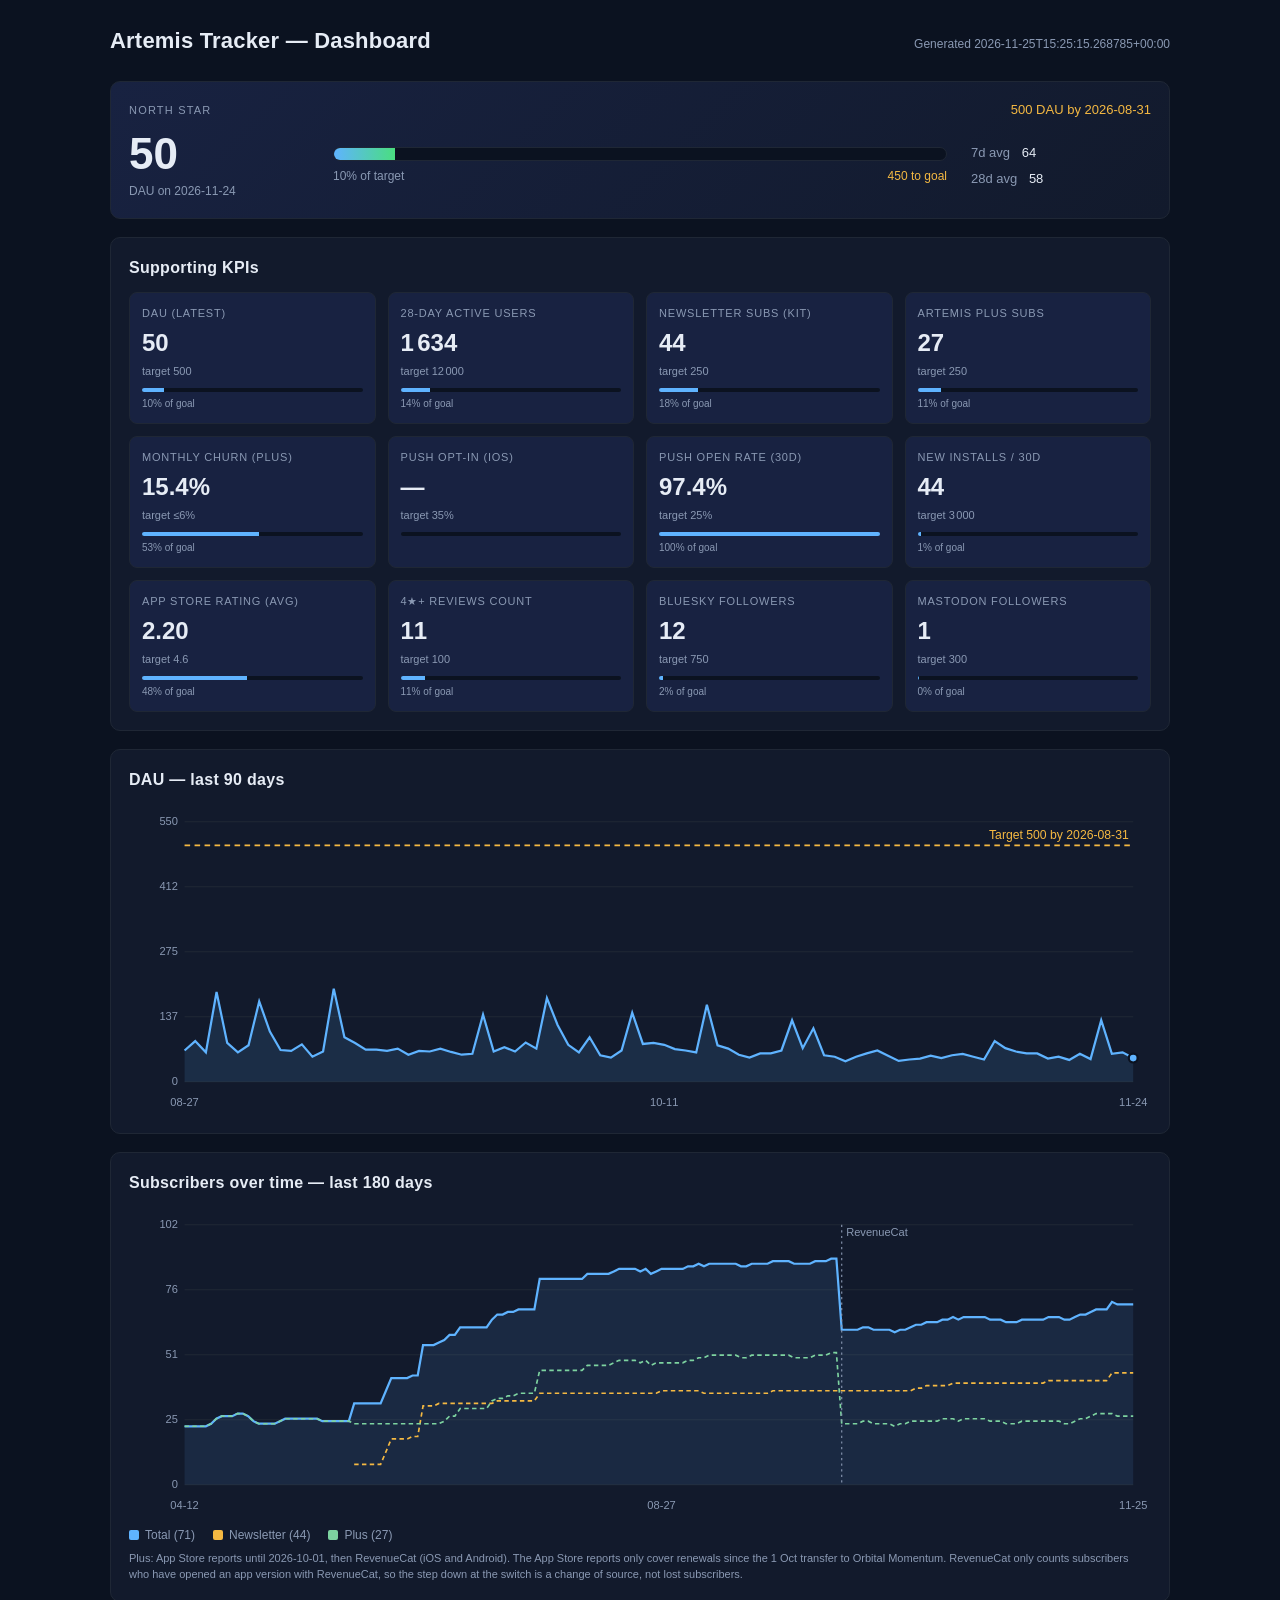
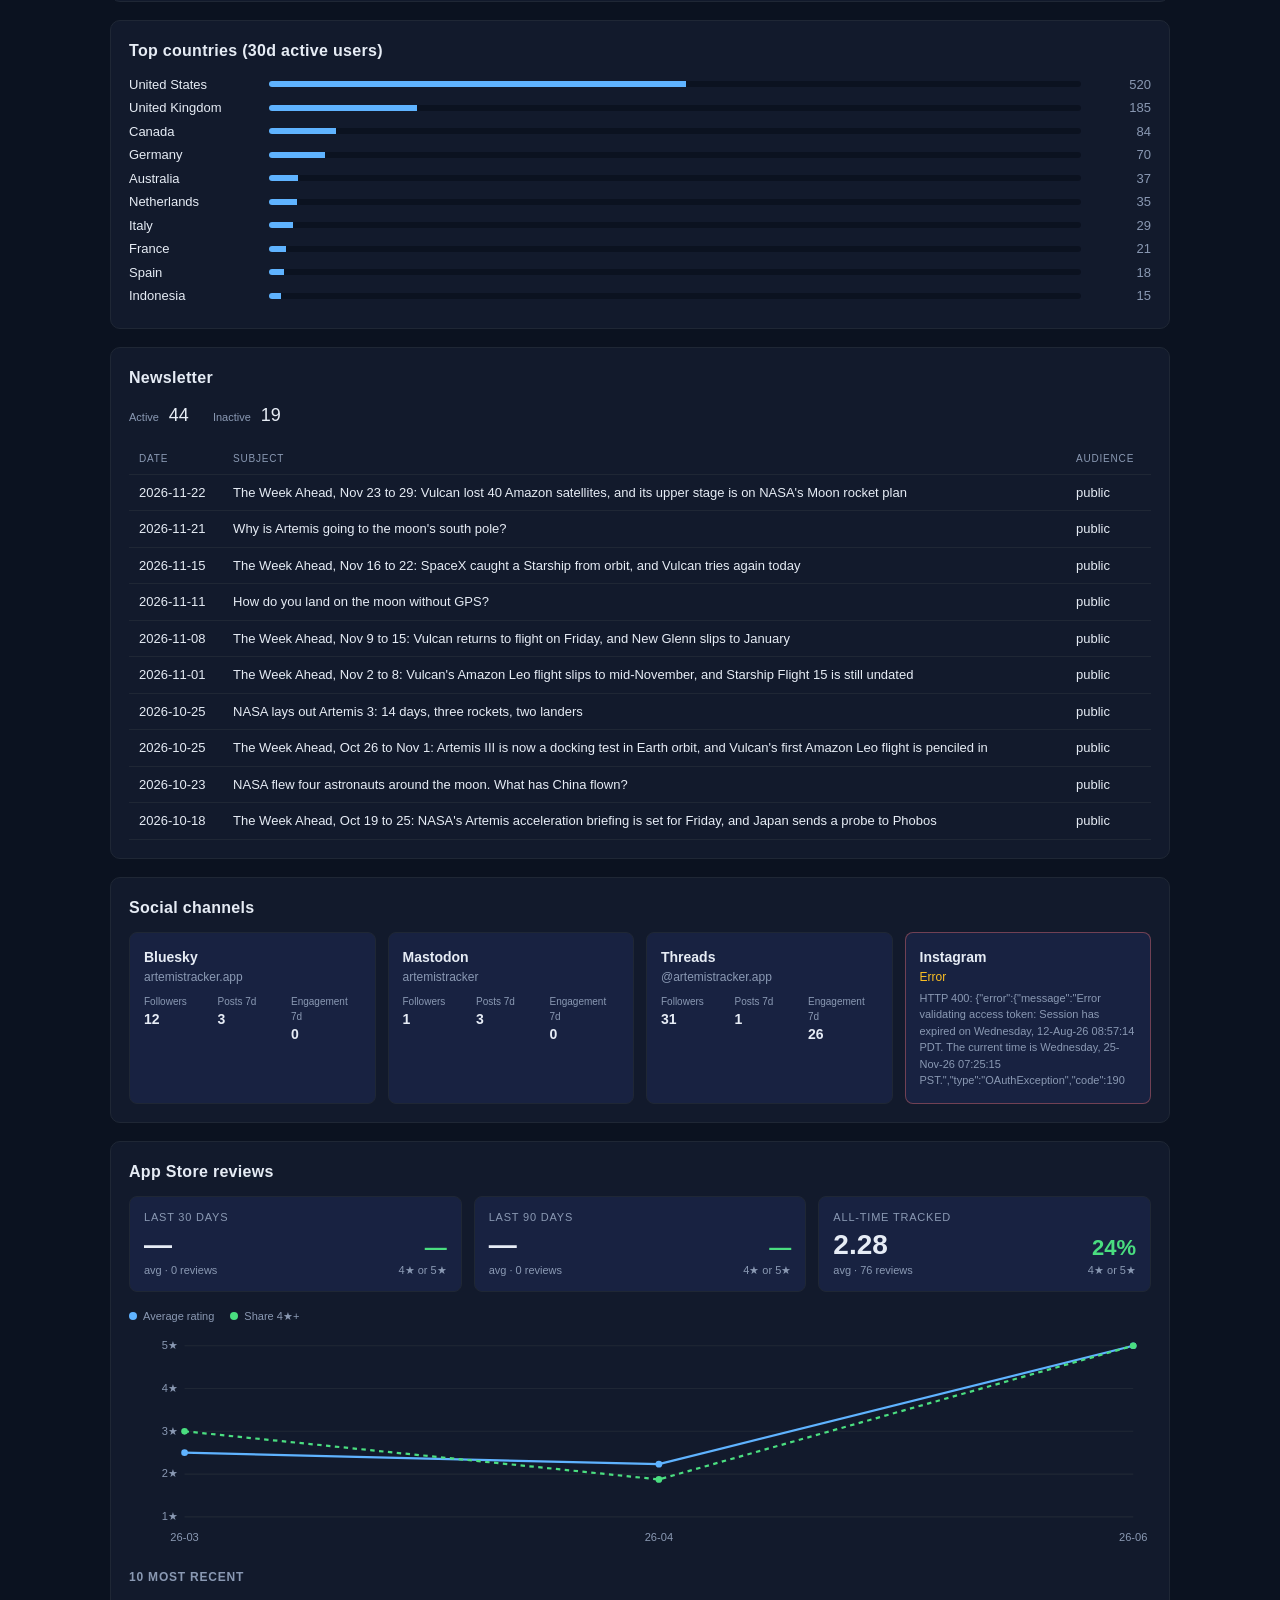
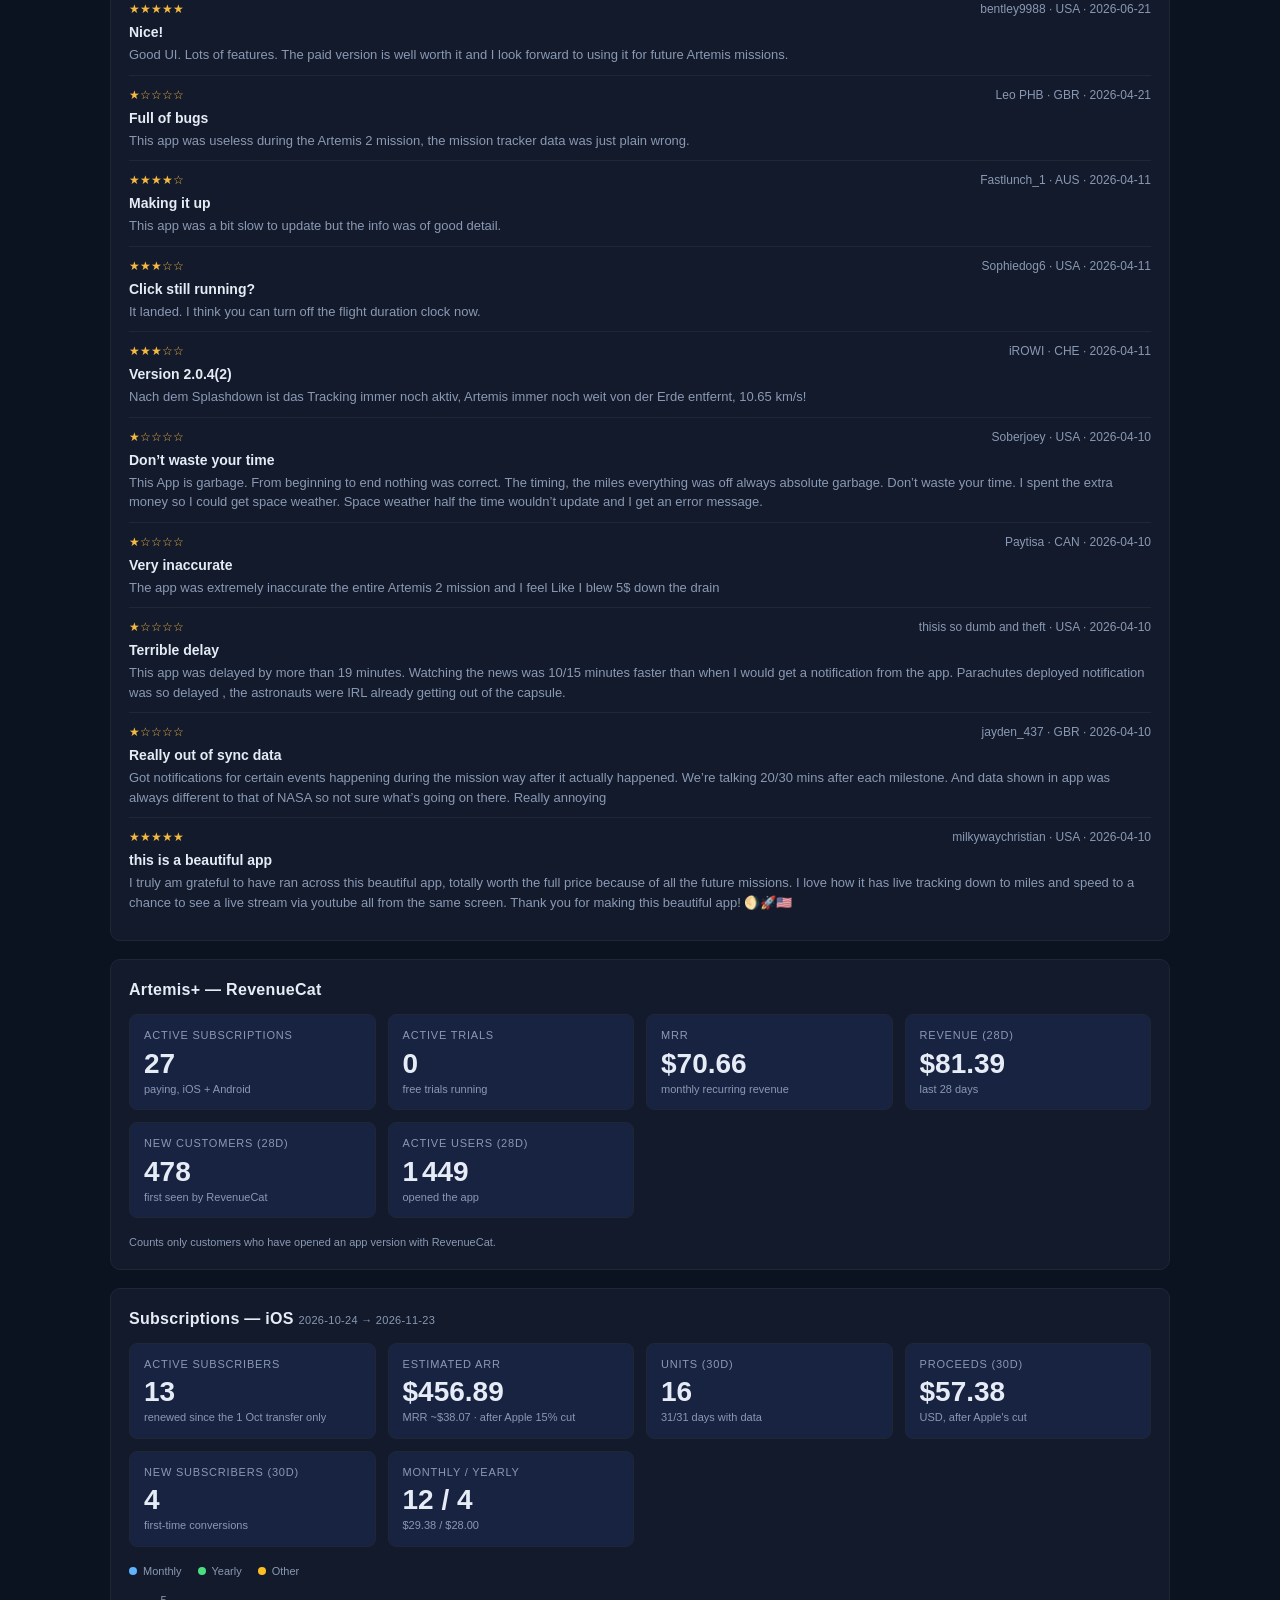
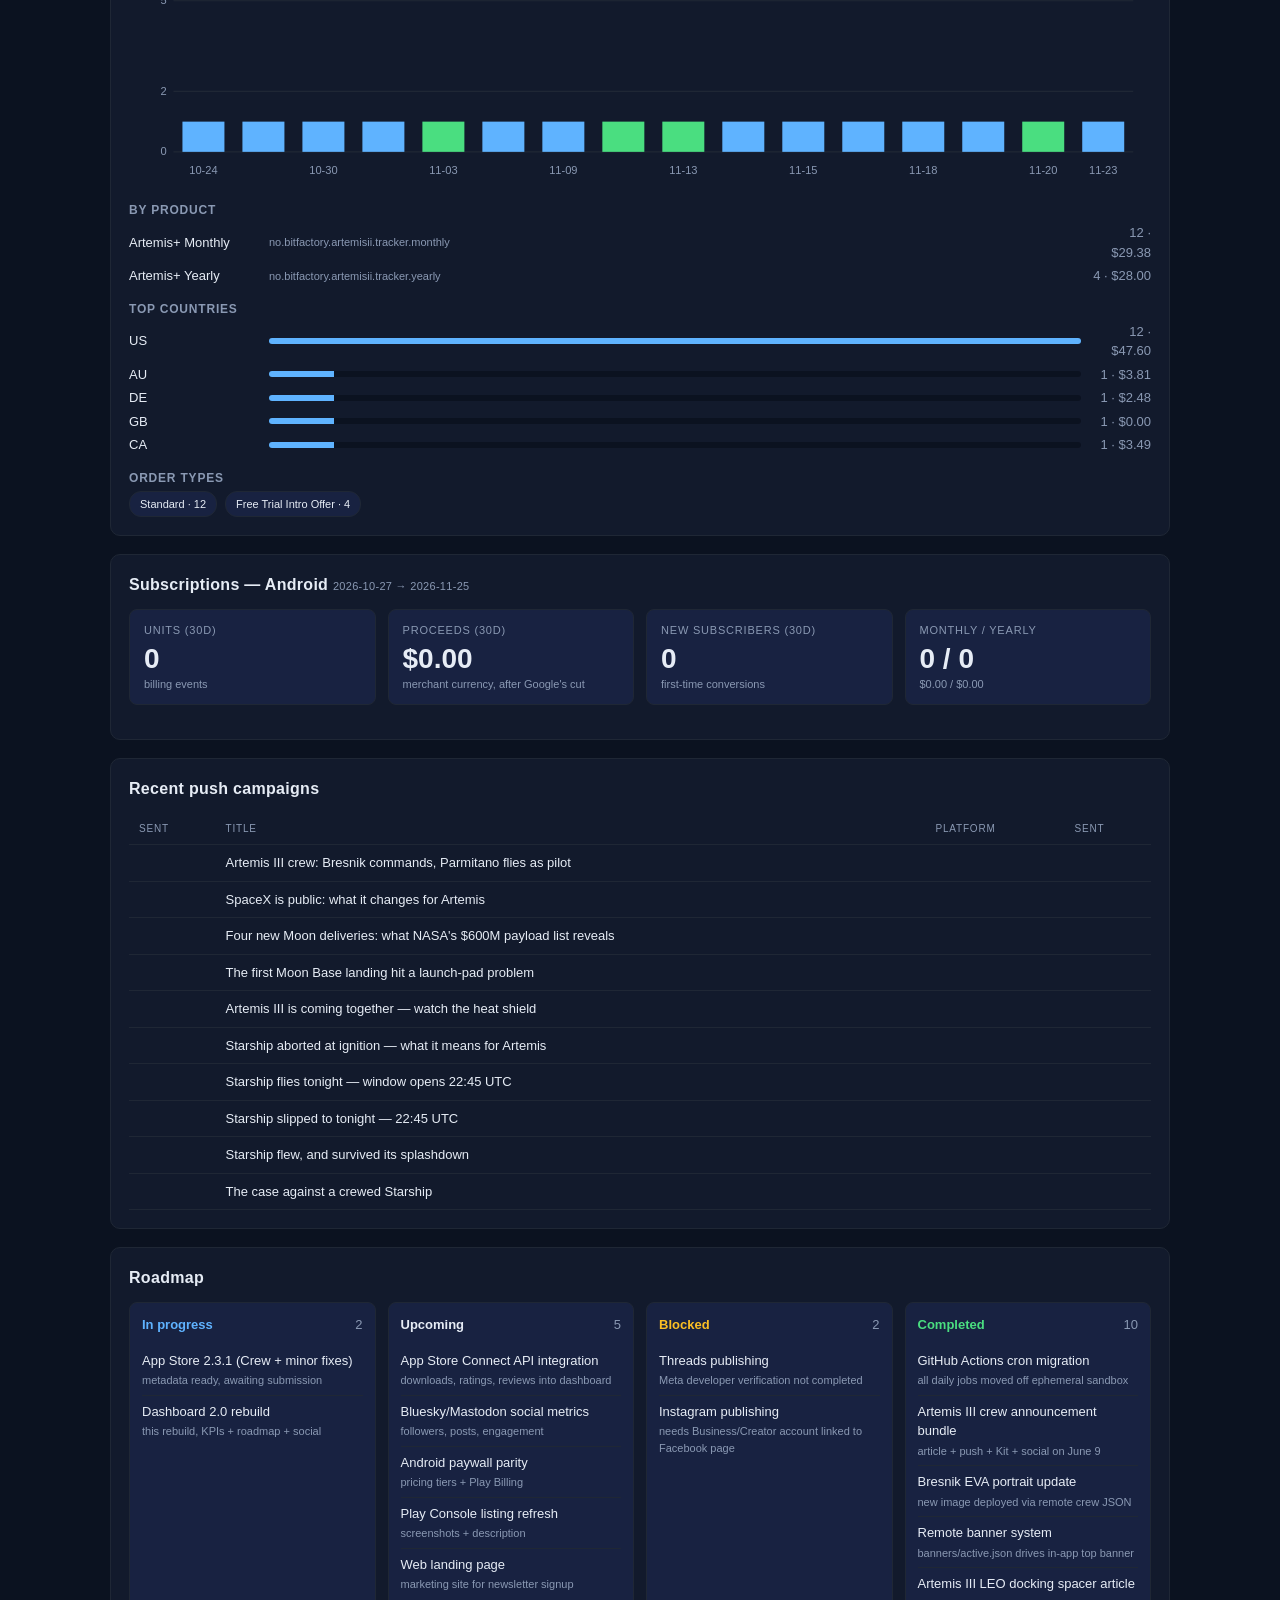
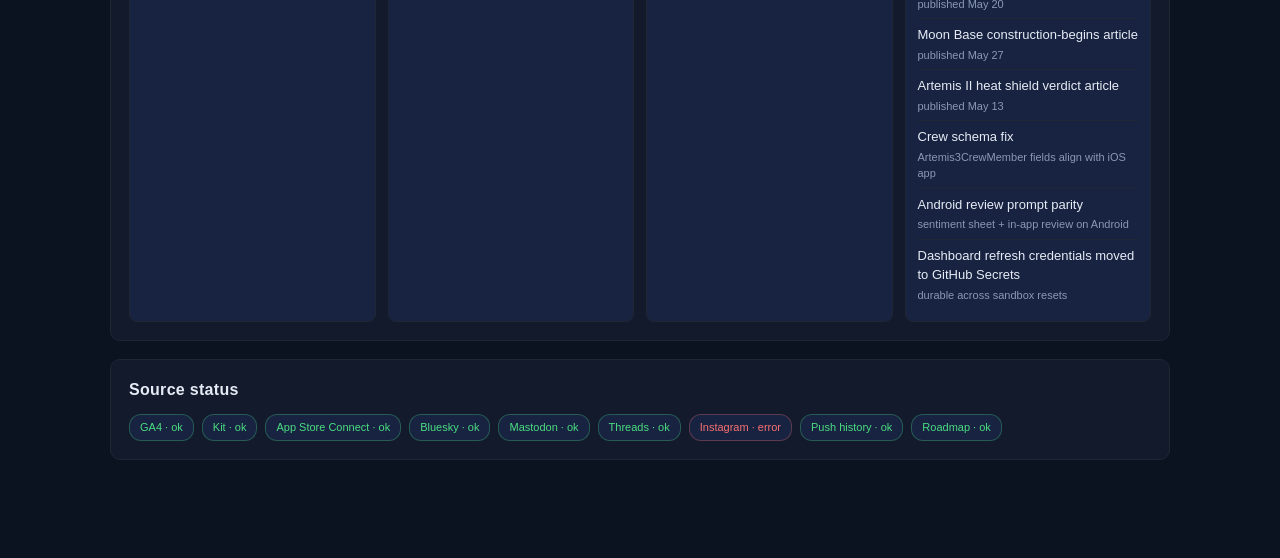
==== commit 8dfea2b9: "Dashboard refresh: 2026-11-25T15:25:15Z" ====
--- a/dashboard/index.html
+++ b/dashboard/index.html
@@ -145,7 +145,7 @@
 <main>
   <header class='page'>
     <h1>Artemis Tracker — Dashboard</h1>
-    <div class='gen'>Generated 2026-11-24T15:40:54.219920+00:00</div>
+    <div class='gen'>Generated 2026-11-25T15:25:15.268785+00:00</div>
   </header>
 
   
@@ -156,21 +156,21 @@
   </div>
   <div class='ns-row'>
     <div class='ns-current'>
-      <div class='ns-value'>62</div>
-      <div class='ns-sub'>DAU on 2026-11-23</div>
+      <div class='ns-value'>50</div>
+      <div class='ns-sub'>DAU on 2026-11-24</div>
     </div>
     <div class='ns-progress-wrap'>
       <div class='ns-bar'>
-        <div class='ns-bar-fill' style='width:12.4%'></div>
+        <div class='ns-bar-fill' style='width:10.0%'></div>
         <div class='ns-bar-target' title='Target 500'></div>
       </div>
       <div class='ns-progress-meta'>
-        <span>12% of target</span>
-        <span class='ns-gap'>438 to goal</span>
+        <span>10% of target</span>
+        <span class='ns-gap'>450 to goal</span>
       </div>
     </div>
     <div class='ns-aux'>
-      <div><span class='lbl'>7d avg</span> <span class='val'>65</span></div>
+      <div><span class='lbl'>7d avg</span> <span class='val'>64</span></div>
       <div><span class='lbl'>28d avg</span> <span class='val'>58</span></div>
     </div>
   </div>
@@ -182,14 +182,14 @@
     
   <div class='kpi'>
     <div class='kpi-label'>DAU (latest)</div>
-    <div class='kpi-value'>62</div>
+    <div class='kpi-value'>50</div>
     <div class='kpi-target'>target 500</div>
-    <div class='kpi-bar'><div class='kpi-bar-fill' style='width:12.4%'></div></div>
-    <div class='kpi-pct'>12% of goal</div>
+    <div class='kpi-bar'><div class='kpi-bar-fill' style='width:10.0%'></div></div>
+    <div class='kpi-pct'>10% of goal</div>
   </div>
   <div class='kpi'>
     <div class='kpi-label'>28-day active users</div>
-    <div class='kpi-value'>1 637</div>
+    <div class='kpi-value'>1 634</div>
     <div class='kpi-target'>target 12 000</div>
     <div class='kpi-bar'><div class='kpi-bar-fill' style='width:13.6%'></div></div>
     <div class='kpi-pct'>14% of goal</div>
@@ -224,17 +224,17 @@
   </div>
   <div class='kpi'>
     <div class='kpi-label'>Push open rate (30d)</div>
-    <div class='kpi-value'>96.9%</div>
+    <div class='kpi-value'>97.4%</div>
     <div class='kpi-target'>target 25%</div>
     <div class='kpi-bar'><div class='kpi-bar-fill' style='width:100.0%'></div></div>
     <div class='kpi-pct'>100% of goal</div>
   </div>
   <div class='kpi'>
     <div class='kpi-label'>New installs / 30d</div>
-    <div class='kpi-value'>45</div>
+    <div class='kpi-value'>44</div>
     <div class='kpi-target'>target 3 000</div>
     <div class='kpi-bar'><div class='kpi-bar-fill' style='width:1.5%'></div></div>
-    <div class='kpi-pct'>2% of goal</div>
+    <div class='kpi-pct'>1% of goal</div>
   </div>
   <div class='kpi'>
     <div class='kpi-label'>App Store rating (avg)</div>
@@ -271,12 +271,12 @@
   <h2>DAU — last 90 days</h2>
   <svg viewBox='0 0 920 280' xmlns='http://www.w3.org/2000/svg' role='img' aria-label='Daily active users chart'>
     <line x1='50' y1='250.0' x2='904' y2='250.0' stroke='#1f2735' stroke-width='1'/><text x='44' y='253.0' fill='#8a99b3' font-size='10' text-anchor='end'>0</text><line x1='50' y1='191.5' x2='904' y2='191.5' stroke='#1f2735' stroke-width='1'/><text x='44' y='194.5' fill='#8a99b3' font-size='10' text-anchor='end'>137</text><line x1='50' y1='133.0' x2='904' y2='133.0' stroke='#1f2735' stroke-width='1'/><text x='44' y='136.0' fill='#8a99b3' font-size='10' text-anchor='end'>275</text><line x1='50' y1='74.5' x2='904' y2='74.5' stroke='#1f2735' stroke-width='1'/><text x='44' y='77.5' fill='#8a99b3' font-size='10' text-anchor='end'>412</text><line x1='50' y1='16.0' x2='904' y2='16.0' stroke='#1f2735' stroke-width='1'/><text x='44' y='19.0' fill='#8a99b3' font-size='10' text-anchor='end'>550</text>
-    <polygon points='50.0,250.0 50.0,219.8 59.6,221.9 69.2,213.4 78.8,223.6 88.4,169.2 98.0,215.1 107.6,223.6 117.2,217.2 126.8,177.7 136.4,204.9 146.0,221.5 155.6,222.3 165.1,216.4 174.7,227.5 184.3,222.8 193.9,166.2 203.5,210.0 213.1,215.1 222.7,221.1 232.3,221.1 241.9,222.3 251.5,220.2 261.1,225.7 270.7,222.3 280.3,222.8 289.9,220.2 299.5,223.2 309.1,225.7 318.7,224.9 328.3,189.6 337.9,222.8 347.5,218.9 357.1,222.8 366.7,214.7 376.2,220.2 385.8,174.7 395.4,198.9 405.0,216.8 414.6,223.6 424.2,210.0 433.8,226.2 443.4,228.3 453.0,221.9 462.6,187.9 472.2,216.0 481.8,215.1 491.4,216.8 501.0,220.6 510.6,221.9 520.2,223.6 529.8,180.7 539.4,217.2 549.0,220.2 558.6,225.7 568.2,228.3 577.8,224.5 587.3,224.5 596.9,221.9 606.5,194.7 616.1,219.8 625.7,201.9 635.3,226.2 644.9,227.5 654.5,231.7 664.1,227.5 673.7,224.5 683.3,221.9 692.9,226.6 702.5,231.3 712.1,230.0 721.7,229.2 731.3,226.6 740.9,228.7 750.5,226.2 760.1,224.9 769.7,227.5 779.3,230.0 788.9,213.4 798.4,219.8 808.0,222.8 817.6,224.5 827.2,224.5 836.8,229.2 846.4,227.5 856.0,230.4 865.6,224.9 875.2,229.6 884.8,194.7 894.4,224.9 904.0,223.6 904.0,250.0' fill='rgba(95,179,255,0.12)' />
-    <polyline points='50.0,219.8 59.6,221.9 69.2,213.4 78.8,223.6 88.4,169.2 98.0,215.1 107.6,223.6 117.2,217.2 126.8,177.7 136.4,204.9 146.0,221.5 155.6,222.3 165.1,216.4 174.7,227.5 184.3,222.8 193.9,166.2 203.5,210.0 213.1,215.1 222.7,221.1 232.3,221.1 241.9,222.3 251.5,220.2 261.1,225.7 270.7,222.3 280.3,222.8 289.9,220.2 299.5,223.2 309.1,225.7 318.7,224.9 328.3,189.6 337.9,222.8 347.5,218.9 357.1,222.8 366.7,214.7 376.2,220.2 385.8,174.7 395.4,198.9 405.0,216.8 414.6,223.6 424.2,210.0 433.8,226.2 443.4,228.3 453.0,221.9 462.6,187.9 472.2,216.0 481.8,215.1 491.4,216.8 501.0,220.6 510.6,221.9 520.2,223.6 529.8,180.7 539.4,217.2 549.0,220.2 558.6,225.7 568.2,228.3 577.8,224.5 587.3,224.5 596.9,221.9 606.5,194.7 616.1,219.8 625.7,201.9 635.3,226.2 644.9,227.5 654.5,231.7 664.1,227.5 673.7,224.5 683.3,221.9 692.9,226.6 702.5,231.3 712.1,230.0 721.7,229.2 731.3,226.6 740.9,228.7 750.5,226.2 760.1,224.9 769.7,227.5 779.3,230.0 788.9,213.4 798.4,219.8 808.0,222.8 817.6,224.5 827.2,224.5 836.8,229.2 846.4,227.5 856.0,230.4 865.6,224.9 875.2,229.6 884.8,194.7 894.4,224.9 904.0,223.6' fill='none' stroke='#5fb3ff' stroke-width='2'/>
+    <polygon points='50.0,250.0 50.0,221.9 59.6,213.4 69.2,223.6 78.8,169.2 88.4,215.1 98.0,223.6 107.6,217.2 117.2,177.7 126.8,204.9 136.4,221.5 146.0,222.3 155.6,216.4 165.1,227.5 174.7,222.8 184.3,166.2 193.9,210.0 203.5,215.1 213.1,221.1 222.7,221.1 232.3,222.3 241.9,220.2 251.5,225.7 261.1,222.3 270.7,222.8 280.3,220.2 289.9,223.2 299.5,225.7 309.1,224.9 318.7,189.6 328.3,222.8 337.9,218.9 347.5,222.8 357.1,214.7 366.7,220.2 376.2,174.7 385.8,198.9 395.4,216.8 405.0,223.6 414.6,210.0 424.2,226.2 433.8,228.3 443.4,221.9 453.0,187.9 462.6,216.0 472.2,215.1 481.8,216.8 491.4,220.6 501.0,221.9 510.6,223.6 520.2,180.7 529.8,217.2 539.4,220.2 549.0,225.7 558.6,228.3 568.2,224.5 577.8,224.5 587.3,221.9 596.9,194.7 606.5,219.8 616.1,201.9 625.7,226.2 635.3,227.5 644.9,231.7 654.5,227.5 664.1,224.5 673.7,221.9 683.3,226.6 692.9,231.3 702.5,230.0 712.1,229.2 721.7,226.6 731.3,228.7 740.9,226.2 750.5,224.9 760.1,227.5 769.7,230.0 779.3,213.4 788.9,219.8 798.4,222.8 808.0,224.5 817.6,224.5 827.2,229.2 836.8,227.5 846.4,230.4 856.0,224.9 865.6,229.6 875.2,194.7 884.8,224.9 894.4,223.6 904.0,228.7 904.0,250.0' fill='rgba(95,179,255,0.12)' />
+    <polyline points='50.0,221.9 59.6,213.4 69.2,223.6 78.8,169.2 88.4,215.1 98.0,223.6 107.6,217.2 117.2,177.7 126.8,204.9 136.4,221.5 146.0,222.3 155.6,216.4 165.1,227.5 174.7,222.8 184.3,166.2 193.9,210.0 203.5,215.1 213.1,221.1 222.7,221.1 232.3,222.3 241.9,220.2 251.5,225.7 261.1,222.3 270.7,222.8 280.3,220.2 289.9,223.2 299.5,225.7 309.1,224.9 318.7,189.6 328.3,222.8 337.9,218.9 347.5,222.8 357.1,214.7 366.7,220.2 376.2,174.7 385.8,198.9 395.4,216.8 405.0,223.6 414.6,210.0 424.2,226.2 433.8,228.3 443.4,221.9 453.0,187.9 462.6,216.0 472.2,215.1 481.8,216.8 491.4,220.6 501.0,221.9 510.6,223.6 520.2,180.7 529.8,217.2 539.4,220.2 549.0,225.7 558.6,228.3 568.2,224.5 577.8,224.5 587.3,221.9 596.9,194.7 606.5,219.8 616.1,201.9 625.7,226.2 635.3,227.5 644.9,231.7 654.5,227.5 664.1,224.5 673.7,221.9 683.3,226.6 692.9,231.3 702.5,230.0 712.1,229.2 721.7,226.6 731.3,228.7 740.9,226.2 750.5,224.9 760.1,227.5 769.7,230.0 779.3,213.4 788.9,219.8 798.4,222.8 808.0,224.5 817.6,224.5 827.2,229.2 836.8,227.5 846.4,230.4 856.0,224.9 865.6,229.6 875.2,194.7 884.8,224.9 894.4,223.6 904.0,228.7' fill='none' stroke='#5fb3ff' stroke-width='2'/>
     <line x1='50' y1='37.3' x2='904' y2='37.3' stroke='#f5b942' stroke-width='1.5' stroke-dasharray='5,4' />
     <text x='900' y='31.3' fill='#f5b942' font-size='11' text-anchor='end'>Target 500 by 2026-08-31</text>
-    <circle cx='904.0' cy='223.6' r='4' fill='#5fb3ff' stroke='#0b1220' stroke-width='2'/>
-    <text x='50.0' y='272' fill='#8a99b3' font-size='10' text-anchor='middle'>08-26</text><text x='481.8' y='272' fill='#8a99b3' font-size='10' text-anchor='middle'>10-10</text><text x='904.0' y='272' fill='#8a99b3' font-size='10' text-anchor='middle'>11-23</text>
+    <circle cx='904.0' cy='228.7' r='4' fill='#5fb3ff' stroke='#0b1220' stroke-width='2'/>
+    <text x='50.0' y='272' fill='#8a99b3' font-size='10' text-anchor='middle'>08-27</text><text x='481.8' y='272' fill='#8a99b3' font-size='10' text-anchor='middle'>10-11</text><text x='904.0' y='272' fill='#8a99b3' font-size='10' text-anchor='middle'>11-24</text>
   </svg>
 </section>
   
@@ -284,12 +284,12 @@
   <h2>Subscribers over time — last 180 days</h2>
   <svg viewBox='0 0 920 280' xmlns='http://www.w3.org/2000/svg' role='img' aria-label='Accumulated subscribers chart'>
     <line x1='50' y1='250.0' x2='904' y2='250.0' stroke='#1f2735' stroke-width='1'/><text x='44' y='253.0' fill='#8a99b3' font-size='10' text-anchor='end'>0</text><line x1='50' y1='191.5' x2='904' y2='191.5' stroke='#1f2735' stroke-width='1'/><text x='44' y='194.5' fill='#8a99b3' font-size='10' text-anchor='end'>25</text><line x1='50' y1='133.0' x2='904' y2='133.0' stroke='#1f2735' stroke-width='1'/><text x='44' y='136.0' fill='#8a99b3' font-size='10' text-anchor='end'>51</text><line x1='50' y1='74.5' x2='904' y2='74.5' stroke='#1f2735' stroke-width='1'/><text x='44' y='77.5' fill='#8a99b3' font-size='10' text-anchor='end'>76</text><line x1='50' y1='16.0' x2='904' y2='16.0' stroke='#1f2735' stroke-width='1'/><text x='44' y='19.0' fill='#8a99b3' font-size='10' text-anchor='end'>102</text>
-    <polygon points='50.0,250.0 50.0,197.4 54.8,197.4 59.5,197.4 64.3,197.4 69.1,197.4 73.9,197.4 78.6,195.1 83.4,190.6 88.2,188.3 92.9,188.3 97.7,188.3 102.5,186.0 107.3,186.0 112.0,188.3 116.8,192.8 121.6,195.1 126.3,195.1 131.1,195.1 135.9,195.1 140.6,192.8 145.4,190.6 150.2,190.6 155.0,190.6 159.7,190.6 164.5,190.6 169.3,190.6 174.0,190.6 178.8,192.8 183.6,192.8 188.4,192.8 193.1,192.8 197.9,192.8 202.7,192.8 207.4,176.8 212.2,176.8 217.0,176.8 221.8,176.8 226.5,176.8 231.3,176.8 236.1,165.4 240.8,154.0 245.6,154.0 250.4,154.0 255.2,154.0 259.9,151.7 264.7,151.7 269.5,124.3 274.2,124.3 279.0,124.3 283.8,122.0 288.5,119.7 293.3,115.1 298.1,115.1 302.9,108.3 307.6,108.3 312.4,108.3 317.2,108.3 321.9,108.3 326.7,108.3 331.5,101.4 336.3,96.8 341.0,96.8 345.8,94.5 350.6,94.5 355.3,92.2 360.1,92.2 364.9,92.2 369.7,92.2 374.4,64.8 379.2,64.8 384.0,64.8 388.7,64.8 393.5,64.8 398.3,64.8 403.1,64.8 407.8,64.8 412.6,64.8 417.4,60.2 422.1,60.2 426.9,60.2 431.7,60.2 436.4,60.2 441.2,58.0 446.0,55.7 450.8,55.7 455.5,55.7 460.3,55.7 465.1,58.0 469.8,55.7 474.6,60.2 479.4,58.0 484.2,55.7 488.9,55.7 493.7,55.7 498.5,55.7 503.2,55.7 508.0,53.4 512.8,53.4 517.6,51.1 522.3,53.4 527.1,51.1 531.9,51.1 536.6,51.1 541.4,51.1 546.2,51.1 550.9,51.1 555.7,53.4 560.5,53.4 565.3,51.1 570.0,51.1 574.8,51.1 579.6,51.1 584.3,48.8 589.1,48.8 593.9,48.8 598.7,48.8 603.4,51.1 608.2,51.1 613.0,51.1 617.7,51.1 622.5,48.8 627.3,48.8 632.1,48.8 636.8,46.5 641.6,46.5 646.4,110.5 651.1,110.5 655.9,110.5 660.7,110.5 665.5,108.3 670.2,108.3 675.0,110.5 679.8,110.5 684.5,110.5 689.3,110.5 694.1,112.8 698.8,110.5 703.6,110.5 708.4,108.3 713.2,106.0 717.9,106.0 722.7,103.7 727.5,103.7 732.2,103.7 737.0,101.4 741.8,101.4 746.6,99.1 751.3,101.4 756.1,99.1 760.9,99.1 765.6,99.1 770.4,99.1 775.2,99.1 780.0,101.4 784.7,101.4 789.5,101.4 794.3,103.7 799.0,103.7 803.8,103.7 808.6,101.4 813.4,101.4 818.1,101.4 822.9,101.4 827.7,101.4 832.4,99.1 837.2,99.1 842.0,99.1 846.7,101.4 851.5,101.4 856.3,99.1 861.1,96.8 865.8,96.8 870.6,94.5 875.4,92.2 880.1,92.2 884.9,92.2 889.7,85.4 894.5,87.7 899.2,87.7 904.0,87.7 904.0,250.0' fill='rgba(95,179,255,0.10)' />
-    <polyline points='50.0,197.4 54.8,197.4 59.5,197.4 64.3,197.4 69.1,197.4 73.9,197.4 78.6,195.1 83.4,190.6 88.2,188.3 92.9,188.3 97.7,188.3 102.5,186.0 107.3,186.0 112.0,188.3 116.8,192.8 121.6,195.1 126.3,195.1 131.1,195.1 135.9,195.1 140.6,192.8 145.4,190.6 150.2,190.6 155.0,190.6 159.7,190.6 164.5,190.6 169.3,190.6 174.0,190.6 178.8,192.8 183.6,192.8 188.4,192.8 193.1,192.8 197.9,192.8 202.7,192.8 207.4,176.8 212.2,176.8 217.0,176.8 221.8,176.8 226.5,176.8 231.3,176.8 236.1,165.4 240.8,154.0 245.6,154.0 250.4,154.0 255.2,154.0 259.9,151.7 264.7,151.7 269.5,124.3 274.2,124.3 279.0,124.3 283.8,122.0 288.5,119.7 293.3,115.1 298.1,115.1 302.9,108.3 307.6,108.3 312.4,108.3 317.2,108.3 321.9,108.3 326.7,108.3 331.5,101.4 336.3,96.8 341.0,96.8 345.8,94.5 350.6,94.5 355.3,92.2 360.1,92.2 364.9,92.2 369.7,92.2 374.4,64.8 379.2,64.8 384.0,64.8 388.7,64.8 393.5,64.8 398.3,64.8 403.1,64.8 407.8,64.8 412.6,64.8 417.4,60.2 422.1,60.2 426.9,60.2 431.7,60.2 436.4,60.2 441.2,58.0 446.0,55.7 450.8,55.7 455.5,55.7 460.3,55.7 465.1,58.0 469.8,55.7 474.6,60.2 479.4,58.0 484.2,55.7 488.9,55.7 493.7,55.7 498.5,55.7 503.2,55.7 508.0,53.4 512.8,53.4 517.6,51.1 522.3,53.4 527.1,51.1 531.9,51.1 536.6,51.1 541.4,51.1 546.2,51.1 550.9,51.1 555.7,53.4 560.5,53.4 565.3,51.1 570.0,51.1 574.8,51.1 579.6,51.1 584.3,48.8 589.1,48.8 593.9,48.8 598.7,48.8 603.4,51.1 608.2,51.1 613.0,51.1 617.7,51.1 622.5,48.8 627.3,48.8 632.1,48.8 636.8,46.5 641.6,46.5 646.4,110.5 651.1,110.5 655.9,110.5 660.7,110.5 665.5,108.3 670.2,108.3 675.0,110.5 679.8,110.5 684.5,110.5 689.3,110.5 694.1,112.8 698.8,110.5 703.6,110.5 708.4,108.3 713.2,106.0 717.9,106.0 722.7,103.7 727.5,103.7 732.2,103.7 737.0,101.4 741.8,101.4 746.6,99.1 751.3,101.4 756.1,99.1 760.9,99.1 765.6,99.1 770.4,99.1 775.2,99.1 780.0,101.4 784.7,101.4 789.5,101.4 794.3,103.7 799.0,103.7 803.8,103.7 808.6,101.4 813.4,101.4 818.1,101.4 822.9,101.4 827.7,101.4 832.4,99.1 837.2,99.1 842.0,99.1 846.7,101.4 851.5,101.4 856.3,99.1 861.1,96.8 865.8,96.8 870.6,94.5 875.4,92.2 880.1,92.2 884.9,92.2 889.7,85.4 894.5,87.7 899.2,87.7 904.0,87.7' fill='none' stroke='#5fb3ff' stroke-width='2'/>
-    <polyline points='207.4,231.7 212.2,231.7 217.0,231.7 221.8,231.7 226.5,231.7 231.3,231.7 236.1,220.3 240.8,208.8 245.6,208.8 250.4,208.8 255.2,208.8 259.9,206.6 264.7,206.6 269.5,179.1 274.2,179.1 279.0,179.1 283.8,176.8 288.5,176.8 293.3,176.8 298.1,176.8 302.9,176.8 307.6,176.8 312.4,176.8 317.2,176.8 321.9,176.8 326.7,176.8 331.5,176.8 336.3,174.6 341.0,174.6 345.8,174.6 350.6,174.6 355.3,174.6 360.1,174.6 364.9,174.6 369.7,174.6 374.4,167.7 379.2,167.7 384.0,167.7 388.7,167.7 393.5,167.7 398.3,167.7 403.1,167.7 407.8,167.7 412.6,167.7 417.4,167.7 422.1,167.7 426.9,167.7 431.7,167.7 436.4,167.7 441.2,167.7 446.0,167.7 450.8,167.7 455.5,167.7 460.3,167.7 465.1,167.7 469.8,167.7 474.6,167.7 479.4,167.7 484.2,165.4 488.9,165.4 493.7,165.4 498.5,165.4 503.2,165.4 508.0,165.4 512.8,165.4 517.6,165.4 522.3,167.7 527.1,167.7 531.9,167.7 536.6,167.7 541.4,167.7 546.2,167.7 550.9,167.7 555.7,167.7 560.5,167.7 565.3,167.7 570.0,167.7 574.8,167.7 579.6,167.7 584.3,165.4 589.1,165.4 593.9,165.4 598.7,165.4 603.4,165.4 608.2,165.4 613.0,165.4 617.7,165.4 622.5,165.4 627.3,165.4 632.1,165.4 636.8,165.4 641.6,165.4 646.4,165.4 651.1,165.4 655.9,165.4 660.7,165.4 665.5,165.4 670.2,165.4 675.0,165.4 679.8,165.4 684.5,165.4 689.3,165.4 694.1,165.4 698.8,165.4 703.6,165.4 708.4,165.4 713.2,163.1 717.9,163.1 722.7,160.8 727.5,160.8 732.2,160.8 737.0,160.8 741.8,160.8 746.6,158.5 751.3,158.5 756.1,158.5 760.9,158.5 765.6,158.5 770.4,158.5 775.2,158.5 780.0,158.5 784.7,158.5 789.5,158.5 794.3,158.5 799.0,158.5 803.8,158.5 808.6,158.5 813.4,158.5 818.1,158.5 822.9,158.5 827.7,158.5 832.4,156.3 837.2,156.3 842.0,156.3 846.7,156.3 851.5,156.3 856.3,156.3 861.1,156.3 865.8,156.3 870.6,156.3 875.4,156.3 880.1,156.3 884.9,156.3 889.7,149.4 894.5,149.4 899.2,149.4 904.0,149.4' fill='none' stroke='#f5b942' stroke-width='1.5' stroke-dasharray='4,3'/>
-    <polyline points='50.0,197.4 54.8,197.4 59.5,197.4 64.3,197.4 69.1,197.4 73.9,197.4 78.6,195.1 83.4,190.6 88.2,188.3 92.9,188.3 97.7,188.3 102.5,186.0 107.3,186.0 112.0,188.3 116.8,192.8 121.6,195.1 126.3,195.1 131.1,195.1 135.9,195.1 140.6,192.8 145.4,190.6 150.2,190.6 155.0,190.6 159.7,190.6 164.5,190.6 169.3,190.6 174.0,190.6 178.8,192.8 183.6,192.8 188.4,192.8 193.1,192.8 197.9,192.8 202.7,192.8 207.4,195.1 212.2,195.1 217.0,195.1 221.8,195.1 226.5,195.1 231.3,195.1 236.1,195.1 240.8,195.1 245.6,195.1 250.4,195.1 255.2,195.1 259.9,195.1 264.7,195.1 269.5,195.1 274.2,195.1 279.0,195.1 283.8,195.1 288.5,192.8 293.3,188.3 298.1,188.3 302.9,181.4 307.6,181.4 312.4,181.4 317.2,181.4 321.9,181.4 326.7,181.4 331.5,174.6 336.3,172.3 341.0,172.3 345.8,170.0 350.6,170.0 355.3,167.7 360.1,167.7 364.9,167.7 369.7,167.7 374.4,147.1 379.2,147.1 384.0,147.1 388.7,147.1 393.5,147.1 398.3,147.1 403.1,147.1 407.8,147.1 412.6,147.1 417.4,142.5 422.1,142.5 426.9,142.5 431.7,142.5 436.4,142.5 441.2,140.3 446.0,138.0 450.8,138.0 455.5,138.0 460.3,138.0 465.1,140.3 469.8,138.0 474.6,142.5 479.4,140.3 484.2,140.3 488.9,140.3 493.7,140.3 498.5,140.3 503.2,140.3 508.0,138.0 512.8,138.0 517.6,135.7 522.3,135.7 527.1,133.4 531.9,133.4 536.6,133.4 541.4,133.4 546.2,133.4 550.9,133.4 555.7,135.7 560.5,135.7 565.3,133.4 570.0,133.4 574.8,133.4 579.6,133.4 584.3,133.4 589.1,133.4 593.9,133.4 598.7,133.4 603.4,135.7 608.2,135.7 613.0,135.7 617.7,135.7 622.5,133.4 627.3,133.4 632.1,133.4 636.8,131.1 641.6,131.1 646.4,195.1 651.1,195.1 655.9,195.1 660.7,195.1 665.5,192.8 670.2,192.8 675.0,195.1 679.8,195.1 684.5,195.1 689.3,195.1 694.1,197.4 698.8,195.1 703.6,195.1 708.4,192.8 713.2,192.8 717.9,192.8 722.7,192.8 727.5,192.8 732.2,192.8 737.0,190.6 741.8,190.6 746.6,190.6 751.3,192.8 756.1,190.6 760.9,190.6 765.6,190.6 770.4,190.6 775.2,190.6 780.0,192.8 784.7,192.8 789.5,192.8 794.3,195.1 799.0,195.1 803.8,195.1 808.6,192.8 813.4,192.8 818.1,192.8 822.9,192.8 827.7,192.8 832.4,192.8 837.2,192.8 842.0,192.8 846.7,195.1 851.5,195.1 856.3,192.8 861.1,190.6 865.8,190.6 870.6,188.3 875.4,186.0 880.1,186.0 884.9,186.0 889.7,186.0 894.5,188.3 899.2,188.3 904.0,188.3' fill='none' stroke='#7dd3a0' stroke-width='1.5' stroke-dasharray='4,3'/>
-    <line x1='646.4' y1='16' x2='646.4' y2='250' stroke='#8a99b3' stroke-width='1' stroke-dasharray='2,3'/><text x='650.4' y='26' fill='#8a99b3' font-size='10'>RevenueCat</text>
-    <text x='50.0' y='272' fill='#8a99b3' font-size='10' text-anchor='middle'>04-11</text><text x='479.4' y='272' fill='#8a99b3' font-size='10' text-anchor='middle'>08-26</text><text x='904.0' y='272' fill='#8a99b3' font-size='10' text-anchor='middle'>11-24</text>
+    <polygon points='50.0,250.0 50.0,197.4 54.8,197.4 59.5,197.4 64.3,197.4 69.1,197.4 73.9,195.1 78.6,190.6 83.4,188.3 88.2,188.3 92.9,188.3 97.7,186.0 102.5,186.0 107.3,188.3 112.0,192.8 116.8,195.1 121.6,195.1 126.3,195.1 131.1,195.1 135.9,192.8 140.6,190.6 145.4,190.6 150.2,190.6 155.0,190.6 159.7,190.6 164.5,190.6 169.3,190.6 174.0,192.8 178.8,192.8 183.6,192.8 188.4,192.8 193.1,192.8 197.9,192.8 202.7,176.8 207.4,176.8 212.2,176.8 217.0,176.8 221.8,176.8 226.5,176.8 231.3,165.4 236.1,154.0 240.8,154.0 245.6,154.0 250.4,154.0 255.2,151.7 259.9,151.7 264.7,124.3 269.5,124.3 274.2,124.3 279.0,122.0 283.8,119.7 288.5,115.1 293.3,115.1 298.1,108.3 302.9,108.3 307.6,108.3 312.4,108.3 317.2,108.3 321.9,108.3 326.7,101.4 331.5,96.8 336.3,96.8 341.0,94.5 345.8,94.5 350.6,92.2 355.3,92.2 360.1,92.2 364.9,92.2 369.7,64.8 374.4,64.8 379.2,64.8 384.0,64.8 388.7,64.8 393.5,64.8 398.3,64.8 403.1,64.8 407.8,64.8 412.6,60.2 417.4,60.2 422.1,60.2 426.9,60.2 431.7,60.2 436.4,58.0 441.2,55.7 446.0,55.7 450.8,55.7 455.5,55.7 460.3,58.0 465.1,55.7 469.8,60.2 474.6,58.0 479.4,55.7 484.2,55.7 488.9,55.7 493.7,55.7 498.5,55.7 503.2,53.4 508.0,53.4 512.8,51.1 517.6,53.4 522.3,51.1 527.1,51.1 531.9,51.1 536.6,51.1 541.4,51.1 546.2,51.1 550.9,53.4 555.7,53.4 560.5,51.1 565.3,51.1 570.0,51.1 574.8,51.1 579.6,48.8 584.3,48.8 589.1,48.8 593.9,48.8 598.7,51.1 603.4,51.1 608.2,51.1 613.0,51.1 617.7,48.8 622.5,48.8 627.3,48.8 632.1,46.5 636.8,46.5 641.6,110.5 646.4,110.5 651.1,110.5 655.9,110.5 660.7,108.3 665.5,108.3 670.2,110.5 675.0,110.5 679.8,110.5 684.5,110.5 689.3,112.8 694.1,110.5 698.8,110.5 703.6,108.3 708.4,106.0 713.2,106.0 717.9,103.7 722.7,103.7 727.5,103.7 732.2,101.4 737.0,101.4 741.8,99.1 746.6,101.4 751.3,99.1 756.1,99.1 760.9,99.1 765.6,99.1 770.4,99.1 775.2,101.4 780.0,101.4 784.7,101.4 789.5,103.7 794.3,103.7 799.0,103.7 803.8,101.4 808.6,101.4 813.4,101.4 818.1,101.4 822.9,101.4 827.7,99.1 832.4,99.1 837.2,99.1 842.0,101.4 846.7,101.4 851.5,99.1 856.3,96.8 861.1,96.8 865.8,94.5 870.6,92.2 875.4,92.2 880.1,92.2 884.9,85.4 889.7,87.7 894.5,87.7 899.2,87.7 904.0,87.7 904.0,250.0' fill='rgba(95,179,255,0.10)' />
+    <polyline points='50.0,197.4 54.8,197.4 59.5,197.4 64.3,197.4 69.1,197.4 73.9,195.1 78.6,190.6 83.4,188.3 88.2,188.3 92.9,188.3 97.7,186.0 102.5,186.0 107.3,188.3 112.0,192.8 116.8,195.1 121.6,195.1 126.3,195.1 131.1,195.1 135.9,192.8 140.6,190.6 145.4,190.6 150.2,190.6 155.0,190.6 159.7,190.6 164.5,190.6 169.3,190.6 174.0,192.8 178.8,192.8 183.6,192.8 188.4,192.8 193.1,192.8 197.9,192.8 202.7,176.8 207.4,176.8 212.2,176.8 217.0,176.8 221.8,176.8 226.5,176.8 231.3,165.4 236.1,154.0 240.8,154.0 245.6,154.0 250.4,154.0 255.2,151.7 259.9,151.7 264.7,124.3 269.5,124.3 274.2,124.3 279.0,122.0 283.8,119.7 288.5,115.1 293.3,115.1 298.1,108.3 302.9,108.3 307.6,108.3 312.4,108.3 317.2,108.3 321.9,108.3 326.7,101.4 331.5,96.8 336.3,96.8 341.0,94.5 345.8,94.5 350.6,92.2 355.3,92.2 360.1,92.2 364.9,92.2 369.7,64.8 374.4,64.8 379.2,64.8 384.0,64.8 388.7,64.8 393.5,64.8 398.3,64.8 403.1,64.8 407.8,64.8 412.6,60.2 417.4,60.2 422.1,60.2 426.9,60.2 431.7,60.2 436.4,58.0 441.2,55.7 446.0,55.7 450.8,55.7 455.5,55.7 460.3,58.0 465.1,55.7 469.8,60.2 474.6,58.0 479.4,55.7 484.2,55.7 488.9,55.7 493.7,55.7 498.5,55.7 503.2,53.4 508.0,53.4 512.8,51.1 517.6,53.4 522.3,51.1 527.1,51.1 531.9,51.1 536.6,51.1 541.4,51.1 546.2,51.1 550.9,53.4 555.7,53.4 560.5,51.1 565.3,51.1 570.0,51.1 574.8,51.1 579.6,48.8 584.3,48.8 589.1,48.8 593.9,48.8 598.7,51.1 603.4,51.1 608.2,51.1 613.0,51.1 617.7,48.8 622.5,48.8 627.3,48.8 632.1,46.5 636.8,46.5 641.6,110.5 646.4,110.5 651.1,110.5 655.9,110.5 660.7,108.3 665.5,108.3 670.2,110.5 675.0,110.5 679.8,110.5 684.5,110.5 689.3,112.8 694.1,110.5 698.8,110.5 703.6,108.3 708.4,106.0 713.2,106.0 717.9,103.7 722.7,103.7 727.5,103.7 732.2,101.4 737.0,101.4 741.8,99.1 746.6,101.4 751.3,99.1 756.1,99.1 760.9,99.1 765.6,99.1 770.4,99.1 775.2,101.4 780.0,101.4 784.7,101.4 789.5,103.7 794.3,103.7 799.0,103.7 803.8,101.4 808.6,101.4 813.4,101.4 818.1,101.4 822.9,101.4 827.7,99.1 832.4,99.1 837.2,99.1 842.0,101.4 846.7,101.4 851.5,99.1 856.3,96.8 861.1,96.8 865.8,94.5 870.6,92.2 875.4,92.2 880.1,92.2 884.9,85.4 889.7,87.7 894.5,87.7 899.2,87.7 904.0,87.7' fill='none' stroke='#5fb3ff' stroke-width='2'/>
+    <polyline points='202.7,231.7 207.4,231.7 212.2,231.7 217.0,231.7 221.8,231.7 226.5,231.7 231.3,220.3 236.1,208.8 240.8,208.8 245.6,208.8 250.4,208.8 255.2,206.6 259.9,206.6 264.7,179.1 269.5,179.1 274.2,179.1 279.0,176.8 283.8,176.8 288.5,176.8 293.3,176.8 298.1,176.8 302.9,176.8 307.6,176.8 312.4,176.8 317.2,176.8 321.9,176.8 326.7,176.8 331.5,174.6 336.3,174.6 341.0,174.6 345.8,174.6 350.6,174.6 355.3,174.6 360.1,174.6 364.9,174.6 369.7,167.7 374.4,167.7 379.2,167.7 384.0,167.7 388.7,167.7 393.5,167.7 398.3,167.7 403.1,167.7 407.8,167.7 412.6,167.7 417.4,167.7 422.1,167.7 426.9,167.7 431.7,167.7 436.4,167.7 441.2,167.7 446.0,167.7 450.8,167.7 455.5,167.7 460.3,167.7 465.1,167.7 469.8,167.7 474.6,167.7 479.4,165.4 484.2,165.4 488.9,165.4 493.7,165.4 498.5,165.4 503.2,165.4 508.0,165.4 512.8,165.4 517.6,167.7 522.3,167.7 527.1,167.7 531.9,167.7 536.6,167.7 541.4,167.7 546.2,167.7 550.9,167.7 555.7,167.7 560.5,167.7 565.3,167.7 570.0,167.7 574.8,167.7 579.6,165.4 584.3,165.4 589.1,165.4 593.9,165.4 598.7,165.4 603.4,165.4 608.2,165.4 613.0,165.4 617.7,165.4 622.5,165.4 627.3,165.4 632.1,165.4 636.8,165.4 641.6,165.4 646.4,165.4 651.1,165.4 655.9,165.4 660.7,165.4 665.5,165.4 670.2,165.4 675.0,165.4 679.8,165.4 684.5,165.4 689.3,165.4 694.1,165.4 698.8,165.4 703.6,165.4 708.4,163.1 713.2,163.1 717.9,160.8 722.7,160.8 727.5,160.8 732.2,160.8 737.0,160.8 741.8,158.5 746.6,158.5 751.3,158.5 756.1,158.5 760.9,158.5 765.6,158.5 770.4,158.5 775.2,158.5 780.0,158.5 784.7,158.5 789.5,158.5 794.3,158.5 799.0,158.5 803.8,158.5 808.6,158.5 813.4,158.5 818.1,158.5 822.9,158.5 827.7,156.3 832.4,156.3 837.2,156.3 842.0,156.3 846.7,156.3 851.5,156.3 856.3,156.3 861.1,156.3 865.8,156.3 870.6,156.3 875.4,156.3 880.1,156.3 884.9,149.4 889.7,149.4 894.5,149.4 899.2,149.4 904.0,149.4' fill='none' stroke='#f5b942' stroke-width='1.5' stroke-dasharray='4,3'/>
+    <polyline points='50.0,197.4 54.8,197.4 59.5,197.4 64.3,197.4 69.1,197.4 73.9,195.1 78.6,190.6 83.4,188.3 88.2,188.3 92.9,188.3 97.7,186.0 102.5,186.0 107.3,188.3 112.0,192.8 116.8,195.1 121.6,195.1 126.3,195.1 131.1,195.1 135.9,192.8 140.6,190.6 145.4,190.6 150.2,190.6 155.0,190.6 159.7,190.6 164.5,190.6 169.3,190.6 174.0,192.8 178.8,192.8 183.6,192.8 188.4,192.8 193.1,192.8 197.9,192.8 202.7,195.1 207.4,195.1 212.2,195.1 217.0,195.1 221.8,195.1 226.5,195.1 231.3,195.1 236.1,195.1 240.8,195.1 245.6,195.1 250.4,195.1 255.2,195.1 259.9,195.1 264.7,195.1 269.5,195.1 274.2,195.1 279.0,195.1 283.8,192.8 288.5,188.3 293.3,188.3 298.1,181.4 302.9,181.4 307.6,181.4 312.4,181.4 317.2,181.4 321.9,181.4 326.7,174.6 331.5,172.3 336.3,172.3 341.0,170.0 345.8,170.0 350.6,167.7 355.3,167.7 360.1,167.7 364.9,167.7 369.7,147.1 374.4,147.1 379.2,147.1 384.0,147.1 388.7,147.1 393.5,147.1 398.3,147.1 403.1,147.1 407.8,147.1 412.6,142.5 417.4,142.5 422.1,142.5 426.9,142.5 431.7,142.5 436.4,140.3 441.2,138.0 446.0,138.0 450.8,138.0 455.5,138.0 460.3,140.3 465.1,138.0 469.8,142.5 474.6,140.3 479.4,140.3 484.2,140.3 488.9,140.3 493.7,140.3 498.5,140.3 503.2,138.0 508.0,138.0 512.8,135.7 517.6,135.7 522.3,133.4 527.1,133.4 531.9,133.4 536.6,133.4 541.4,133.4 546.2,133.4 550.9,135.7 555.7,135.7 560.5,133.4 565.3,133.4 570.0,133.4 574.8,133.4 579.6,133.4 584.3,133.4 589.1,133.4 593.9,133.4 598.7,135.7 603.4,135.7 608.2,135.7 613.0,135.7 617.7,133.4 622.5,133.4 627.3,133.4 632.1,131.1 636.8,131.1 641.6,195.1 646.4,195.1 651.1,195.1 655.9,195.1 660.7,192.8 665.5,192.8 670.2,195.1 675.0,195.1 679.8,195.1 684.5,195.1 689.3,197.4 694.1,195.1 698.8,195.1 703.6,192.8 708.4,192.8 713.2,192.8 717.9,192.8 722.7,192.8 727.5,192.8 732.2,190.6 737.0,190.6 741.8,190.6 746.6,192.8 751.3,190.6 756.1,190.6 760.9,190.6 765.6,190.6 770.4,190.6 775.2,192.8 780.0,192.8 784.7,192.8 789.5,195.1 794.3,195.1 799.0,195.1 803.8,192.8 808.6,192.8 813.4,192.8 818.1,192.8 822.9,192.8 827.7,192.8 832.4,192.8 837.2,192.8 842.0,195.1 846.7,195.1 851.5,192.8 856.3,190.6 861.1,190.6 865.8,188.3 870.6,186.0 875.4,186.0 880.1,186.0 884.9,186.0 889.7,188.3 894.5,188.3 899.2,188.3 904.0,188.3' fill='none' stroke='#7dd3a0' stroke-width='1.5' stroke-dasharray='4,3'/>
+    <line x1='641.6' y1='16' x2='641.6' y2='250' stroke='#8a99b3' stroke-width='1' stroke-dasharray='2,3'/><text x='645.6' y='26' fill='#8a99b3' font-size='10'>RevenueCat</text>
+    <text x='50.0' y='272' fill='#8a99b3' font-size='10' text-anchor='middle'>04-12</text><text x='479.4' y='272' fill='#8a99b3' font-size='10' text-anchor='middle'>08-27</text><text x='904.0' y='272' fill='#8a99b3' font-size='10' text-anchor='middle'>11-25</text>
   </svg>
   <div class='legend' style='display:flex;gap:18px;flex-wrap:wrap;font-size:12px;color:#8a99b3;margin-top:8px;'><span><span style='display:inline-block;width:10px;height:10px;background:#5fb3ff;border-radius:2px;vertical-align:middle;margin-right:6px;'></span>Total (71)</span><span><span style='display:inline-block;width:10px;height:10px;background:#f5b942;border-radius:2px;vertical-align:middle;margin-right:6px;'></span>Newsletter (44)</span><span><span style='display:inline-block;width:10px;height:10px;background:#7dd3a0;border-radius:2px;vertical-align:middle;margin-right:6px;'></span>Plus (27)</span></div>
   <div style='font-size:11px;color:#8a99b3;margin-top:6px;'>Plus: App Store reports until 2026-10-01, then RevenueCat (iOS and Android). The App Store reports only cover renewals since the 1 Oct transfer to Orbital Momentum. RevenueCat only counts subscribers who have opened an app version with RevenueCat, so the step down at the switch is a change of source, not lost subscribers.</div>
@@ -297,7 +297,7 @@
   
 <section>
   <h2>Top countries (30d active users)</h2>
-  <div class='ctry-list'><div class='ctry-row'><span class='ctry-name'>United States</span><div class='ctry-bar'><div class='ctry-fill' style='width:50.8%'></div></div><span class='ctry-val'>530</span></div><div class='ctry-row'><span class='ctry-name'>United Kingdom</span><div class='ctry-bar'><div class='ctry-fill' style='width:18.2%'></div></div><span class='ctry-val'>190</span></div><div class='ctry-row'><span class='ctry-name'>Canada</span><div class='ctry-bar'><div class='ctry-fill' style='width:8.6%'></div></div><span class='ctry-val'>90</span></div><div class='ctry-row'><span class='ctry-name'>Germany</span><div class='ctry-bar'><div class='ctry-fill' style='width:7.0%'></div></div><span class='ctry-val'>73</span></div><div class='ctry-row'><span class='ctry-name'>Australia</span><div class='ctry-bar'><div class='ctry-fill' style='width:3.7%'></div></div><span class='ctry-val'>39</span></div><div class='ctry-row'><span class='ctry-name'>Netherlands</span><div class='ctry-bar'><div class='ctry-fill' style='width:3.4%'></div></div><span class='ctry-val'>36</span></div><div class='ctry-row'><span class='ctry-name'>Italy</span><div class='ctry-bar'><div class='ctry-fill' style='width:2.9%'></div></div><span class='ctry-val'>30</span></div><div class='ctry-row'><span class='ctry-name'>France</span><div class='ctry-bar'><div class='ctry-fill' style='width:1.9%'></div></div><span class='ctry-val'>20</span></div><div class='ctry-row'><span class='ctry-name'>Spain</span><div class='ctry-bar'><div class='ctry-fill' style='width:1.9%'></div></div><span class='ctry-val'>20</span></div><div class='ctry-row'><span class='ctry-name'>Indonesia</span><div class='ctry-bar'><div class='ctry-fill' style='width:1.5%'></div></div><span class='ctry-val'>16</span></div></div>
+  <div class='ctry-list'><div class='ctry-row'><span class='ctry-name'>United States</span><div class='ctry-bar'><div class='ctry-fill' style='width:51.3%'></div></div><span class='ctry-val'>520</span></div><div class='ctry-row'><span class='ctry-name'>United Kingdom</span><div class='ctry-bar'><div class='ctry-fill' style='width:18.2%'></div></div><span class='ctry-val'>185</span></div><div class='ctry-row'><span class='ctry-name'>Canada</span><div class='ctry-bar'><div class='ctry-fill' style='width:8.3%'></div></div><span class='ctry-val'>84</span></div><div class='ctry-row'><span class='ctry-name'>Germany</span><div class='ctry-bar'><div class='ctry-fill' style='width:6.9%'></div></div><span class='ctry-val'>70</span></div><div class='ctry-row'><span class='ctry-name'>Australia</span><div class='ctry-bar'><div class='ctry-fill' style='width:3.6%'></div></div><span class='ctry-val'>37</span></div><div class='ctry-row'><span class='ctry-name'>Netherlands</span><div class='ctry-bar'><div class='ctry-fill' style='width:3.5%'></div></div><span class='ctry-val'>35</span></div><div class='ctry-row'><span class='ctry-name'>Italy</span><div class='ctry-bar'><div class='ctry-fill' style='width:2.9%'></div></div><span class='ctry-val'>29</span></div><div class='ctry-row'><span class='ctry-name'>France</span><div class='ctry-bar'><div class='ctry-fill' style='width:2.1%'></div></div><span class='ctry-val'>21</span></div><div class='ctry-row'><span class='ctry-name'>Spain</span><div class='ctry-bar'><div class='ctry-fill' style='width:1.8%'></div></div><span class='ctry-val'>18</span></div><div class='ctry-row'><span class='ctry-name'>Indonesia</span><div class='ctry-bar'><div class='ctry-fill' style='width:1.5%'></div></div><span class='ctry-val'>15</span></div></div>
 </section>
   
 <section>
@@ -346,7 +346,7 @@
   <div class='social-card err'>
     <div class='social-name'>Instagram</div>
     <div class='social-blocked'>Error</div>
-    <div class='social-reason'>HTTP 400: {&quot;error&quot;:{&quot;message&quot;:&quot;Error validating access token: Session has expired on Wednesday, 12-Aug-26 08:57:14 PDT. The current time is Tuesday, 24-Nov-26 07:40:54 PST.&quot;,&quot;type&quot;:&quot;OAuthException&quot;,&quot;code&quot;:190,&quot;</div>
+    <div class='social-reason'>HTTP 400: {&quot;error&quot;:{&quot;message&quot;:&quot;Error validating access token: Session has expired on Wednesday, 12-Aug-26 08:57:14 PDT. The current time is Wednesday, 25-Nov-26 07:25:15 PST.&quot;,&quot;type&quot;:&quot;OAuthException&quot;,&quot;code&quot;:190</div>
   </div>
   </div>
 </section>
@@ -441,7 +441,7 @@
     <div class='asc-stat-label'>MRR</div>
     <div class='asc-stat-row'>
       <div class='asc-stat-main'>
-        <div class='asc-stat-val'>$70.00</div>
+        <div class='asc-stat-val'>$70.66</div>
         <div class='asc-stat-sub'>monthly recurring revenue</div>
       </div>
     </div>
@@ -450,7 +450,7 @@
     <div class='asc-stat-label'>Revenue (28d)</div>
     <div class='asc-stat-row'>
       <div class='asc-stat-main'>
-        <div class='asc-stat-val'>$77.00</div>
+        <div class='asc-stat-val'>$81.39</div>
         <div class='asc-stat-sub'>last 28 days</div>
       </div>
     </div>
@@ -459,7 +459,7 @@
     <div class='asc-stat-label'>New customers (28d)</div>
     <div class='asc-stat-row'>
       <div class='asc-stat-main'>
-        <div class='asc-stat-val'>482</div>
+        <div class='asc-stat-val'>478</div>
         <div class='asc-stat-sub'>first seen by RevenueCat</div>
       </div>
     </div>
@@ -468,7 +468,7 @@
     <div class='asc-stat-label'>Active users (28d)</div>
     <div class='asc-stat-row'>
       <div class='asc-stat-main'>
-        <div class='asc-stat-val'>1 451</div>
+        <div class='asc-stat-val'>1 449</div>
         <div class='asc-stat-sub'>opened the app</div>
       </div>
     </div>
@@ -478,7 +478,7 @@
 </section>
   
 <section>
-  <h2>Subscriptions — iOS <span class='asc-stat-sub' style='font-weight:normal'>2026-10-23 → 2026-11-22</span></h2>
+  <h2>Subscriptions — iOS <span class='asc-stat-sub' style='font-weight:normal'>2026-10-24 → 2026-11-23</span></h2>
   <div class='asc-stat-grid'>
     
   <div class='asc-stat-card'>
@@ -494,8 +494,8 @@
     <div class='asc-stat-label'>Estimated ARR</div>
     <div class='asc-stat-row'>
       <div class='asc-stat-main'>
-        <div class='asc-stat-val'>$416.19</div>
-        <div class='asc-stat-sub'>MRR ~$34.68 · after Apple 15% cut</div>
+        <div class='asc-stat-val'>$456.89</div>
+        <div class='asc-stat-sub'>MRR ~$38.07 · after Apple 15% cut</div>
       </div>
     </div>
   </div>
@@ -512,7 +512,7 @@
     <div class='asc-stat-label'>Proceeds (30d)</div>
     <div class='asc-stat-row'>
       <div class='asc-stat-main'>
-        <div class='asc-stat-val'>$54.58</div>
+        <div class='asc-stat-val'>$57.38</div>
         <div class='asc-stat-sub'>USD, after Apple&#x27;s cut</div>
       </div>
     </div>
@@ -521,7 +521,7 @@
     <div class='asc-stat-label'>New subscribers (30d)</div>
     <div class='asc-stat-row'>
       <div class='asc-stat-main'>
-        <div class='asc-stat-val'>5</div>
+        <div class='asc-stat-val'>4</div>
         <div class='asc-stat-sub'>first-time conversions</div>
       </div>
     </div>
@@ -531,7 +531,7 @@
     <div class='asc-stat-row'>
       <div class='asc-stat-main'>
         <div class='asc-stat-val'>12 / 4</div>
-        <div class='asc-stat-sub'>$26.58 / $28.00</div>
+        <div class='asc-stat-sub'>$29.38 / $28.00</div>
       </div>
     </div>
   </div>
@@ -545,17 +545,17 @@
     </div>
     <svg viewBox='0 0 920 180' xmlns='http://www.w3.org/2000/svg' role='img'>
       <line x1='40' y1='152.0' x2='904' y2='152.0' stroke='#1f2735' stroke-width='1'/><text x='34' y='155.0' fill='#8a99b3' font-size='10' text-anchor='end'>0</text><line x1='40' y1='97.6' x2='904' y2='97.6' stroke='#1f2735' stroke-width='1'/><text x='34' y='100.6' fill='#8a99b3' font-size='10' text-anchor='end'>2</text><line x1='40' y1='16.0' x2='904' y2='16.0' stroke='#1f2735' stroke-width='1'/><text x='34' y='19.0' fill='#8a99b3' font-size='10' text-anchor='end'>5</text>
-      <rect x='48.1' y='124.8' width='37.8' height='27.2' fill='#5fb3ff'><title>2026-10-23: M 1, Y 0, other 0</title></rect><rect x='102.1' y='124.8' width='37.8' height='27.2' fill='#5fb3ff'><title>2026-10-24: M 1, Y 0, other 0</title></rect><rect x='156.1' y='124.8' width='37.8' height='27.2' fill='#5fb3ff'><title>2026-10-25: M 1, Y 0, other 0</title></rect><rect x='210.1' y='124.8' width='37.8' height='27.2' fill='#5fb3ff'><title>2026-10-30: M 1, Y 0, other 0</title></rect><rect x='264.1' y='124.8' width='37.8' height='27.2' fill='#5fb3ff'><title>2026-11-02: M 1, Y 0, other 0</title></rect><rect x='318.1' y='124.8' width='37.8' height='27.2' fill='#4ade80'><title>2026-11-03: M 0, Y 1, other 0</title></rect><rect x='372.1' y='124.8' width='37.8' height='27.2' fill='#5fb3ff'><title>2026-11-06: M 1, Y 0, other 0</title></rect><rect x='426.1' y='124.8' width='37.8' height='27.2' fill='#5fb3ff'><title>2026-11-09: M 1, Y 0, other 0</title></rect><rect x='480.1' y='124.8' width='37.8' height='27.2' fill='#4ade80'><title>2026-11-10: M 0, Y 1, other 0</title></rect><rect x='534.1' y='124.8' width='37.8' height='27.2' fill='#4ade80'><title>2026-11-13: M 0, Y 1, other 0</title></rect><rect x='588.1' y='124.8' width='37.8' height='27.2' fill='#5fb3ff'><title>2026-11-14: M 1, Y 0, other 0</title></rect><rect x='642.1' y='124.8' width='37.8' height='27.2' fill='#5fb3ff'><title>2026-11-15: M 1, Y 0, other 0</title></rect><rect x='696.1' y='124.8' width='37.8' height='27.2' fill='#5fb3ff'><title>2026-11-16: M 1, Y 0, other 0</title></rect><rect x='750.1' y='124.8' width='37.8' height='27.2' fill='#5fb3ff'><title>2026-11-18: M 1, Y 0, other 0</title></rect><rect x='804.1' y='124.8' width='37.8' height='27.2' fill='#5fb3ff'><title>2026-11-19: M 1, Y 0, other 0</title></rect><rect x='858.1' y='124.8' width='37.8' height='27.2' fill='#4ade80'><title>2026-11-20: M 0, Y 1, other 0</title></rect>
-      <text x='67.0' y='172' fill='#8a99b3' font-size='10' text-anchor='middle'>10-23</text><text x='175.0' y='172' fill='#8a99b3' font-size='10' text-anchor='middle'>10-25</text><text x='283.0' y='172' fill='#8a99b3' font-size='10' text-anchor='middle'>11-02</text><text x='391.0' y='172' fill='#8a99b3' font-size='10' text-anchor='middle'>11-06</text><text x='499.0' y='172' fill='#8a99b3' font-size='10' text-anchor='middle'>11-10</text><text x='607.0' y='172' fill='#8a99b3' font-size='10' text-anchor='middle'>11-14</text><text x='715.0' y='172' fill='#8a99b3' font-size='10' text-anchor='middle'>11-16</text><text x='823.0' y='172' fill='#8a99b3' font-size='10' text-anchor='middle'>11-19</text><text x='877.0' y='172' fill='#8a99b3' font-size='10' text-anchor='middle'>11-20</text>
+      <rect x='48.1' y='124.8' width='37.8' height='27.2' fill='#5fb3ff'><title>2026-10-24: M 1, Y 0, other 0</title></rect><rect x='102.1' y='124.8' width='37.8' height='27.2' fill='#5fb3ff'><title>2026-10-25: M 1, Y 0, other 0</title></rect><rect x='156.1' y='124.8' width='37.8' height='27.2' fill='#5fb3ff'><title>2026-10-30: M 1, Y 0, other 0</title></rect><rect x='210.1' y='124.8' width='37.8' height='27.2' fill='#5fb3ff'><title>2026-11-02: M 1, Y 0, other 0</title></rect><rect x='264.1' y='124.8' width='37.8' height='27.2' fill='#4ade80'><title>2026-11-03: M 0, Y 1, other 0</title></rect><rect x='318.1' y='124.8' width='37.8' height='27.2' fill='#5fb3ff'><title>2026-11-06: M 1, Y 0, other 0</title></rect><rect x='372.1' y='124.8' width='37.8' height='27.2' fill='#5fb3ff'><title>2026-11-09: M 1, Y 0, other 0</title></rect><rect x='426.1' y='124.8' width='37.8' height='27.2' fill='#4ade80'><title>2026-11-10: M 0, Y 1, other 0</title></rect><rect x='480.1' y='124.8' width='37.8' height='27.2' fill='#4ade80'><title>2026-11-13: M 0, Y 1, other 0</title></rect><rect x='534.1' y='124.8' width='37.8' height='27.2' fill='#5fb3ff'><title>2026-11-14: M 1, Y 0, other 0</title></rect><rect x='588.1' y='124.8' width='37.8' height='27.2' fill='#5fb3ff'><title>2026-11-15: M 1, Y 0, other 0</title></rect><rect x='642.1' y='124.8' width='37.8' height='27.2' fill='#5fb3ff'><title>2026-11-16: M 1, Y 0, other 0</title></rect><rect x='696.1' y='124.8' width='37.8' height='27.2' fill='#5fb3ff'><title>2026-11-18: M 1, Y 0, other 0</title></rect><rect x='750.1' y='124.8' width='37.8' height='27.2' fill='#5fb3ff'><title>2026-11-19: M 1, Y 0, other 0</title></rect><rect x='804.1' y='124.8' width='37.8' height='27.2' fill='#4ade80'><title>2026-11-20: M 0, Y 1, other 0</title></rect><rect x='858.1' y='124.8' width='37.8' height='27.2' fill='#5fb3ff'><title>2026-11-23: M 1, Y 0, other 0</title></rect>
+      <text x='67.0' y='172' fill='#8a99b3' font-size='10' text-anchor='middle'>10-24</text><text x='175.0' y='172' fill='#8a99b3' font-size='10' text-anchor='middle'>10-30</text><text x='283.0' y='172' fill='#8a99b3' font-size='10' text-anchor='middle'>11-03</text><text x='391.0' y='172' fill='#8a99b3' font-size='10' text-anchor='middle'>11-09</text><text x='499.0' y='172' fill='#8a99b3' font-size='10' text-anchor='middle'>11-13</text><text x='607.0' y='172' fill='#8a99b3' font-size='10' text-anchor='middle'>11-15</text><text x='715.0' y='172' fill='#8a99b3' font-size='10' text-anchor='middle'>11-18</text><text x='823.0' y='172' fill='#8a99b3' font-size='10' text-anchor='middle'>11-20</text><text x='877.0' y='172' fill='#8a99b3' font-size='10' text-anchor='middle'>11-23</text>
     </svg>
   </div>
-  <h3 class='asc-recent-h'>By product</h3><div class='ctry-row'><div>Artemis+ Monthly</div><div style='color:var(--muted);font-size:11px'>no.bitfactory.artemisii.tracker.monthly</div><div class='ctry-val'>12 · $26.58</div></div><div class='ctry-row'><div>Artemis+ Yearly</div><div style='color:var(--muted);font-size:11px'>no.bitfactory.artemisii.tracker.yearly</div><div class='ctry-val'>4 · $28.00</div></div>
-  <h3 class='asc-recent-h'>Top countries</h3><div class='ctry-row'><div>US</div><div class='ctry-bar'><div class='ctry-fill' style='width:100%'></div></div><div class='ctry-val'>12 · $44.80</div></div><div class='ctry-row'><div>AU</div><div class='ctry-bar'><div class='ctry-fill' style='width:8%'></div></div><div class='ctry-val'>1 · $3.81</div></div><div class='ctry-row'><div>DE</div><div class='ctry-bar'><div class='ctry-fill' style='width:8%'></div></div><div class='ctry-val'>1 · $2.48</div></div><div class='ctry-row'><div>GB</div><div class='ctry-bar'><div class='ctry-fill' style='width:8%'></div></div><div class='ctry-val'>1 · $0.00</div></div><div class='ctry-row'><div>CA</div><div class='ctry-bar'><div class='ctry-fill' style='width:8%'></div></div><div class='ctry-val'>1 · $3.49</div></div>
-  <h3 class='asc-recent-h'>Order types</h3><div class='chips'><span class='chip'>Standard · 11</span><span class='chip'>Free Trial Intro Offer · 5</span></div>
-</section>
-  
-<section>
-  <h2>Subscriptions — Android <span class='asc-stat-sub' style='font-weight:normal'>2026-10-26 → 2026-11-24</span></h2>
+  <h3 class='asc-recent-h'>By product</h3><div class='ctry-row'><div>Artemis+ Monthly</div><div style='color:var(--muted);font-size:11px'>no.bitfactory.artemisii.tracker.monthly</div><div class='ctry-val'>12 · $29.38</div></div><div class='ctry-row'><div>Artemis+ Yearly</div><div style='color:var(--muted);font-size:11px'>no.bitfactory.artemisii.tracker.yearly</div><div class='ctry-val'>4 · $28.00</div></div>
+  <h3 class='asc-recent-h'>Top countries</h3><div class='ctry-row'><div>US</div><div class='ctry-bar'><div class='ctry-fill' style='width:100%'></div></div><div class='ctry-val'>12 · $47.60</div></div><div class='ctry-row'><div>AU</div><div class='ctry-bar'><div class='ctry-fill' style='width:8%'></div></div><div class='ctry-val'>1 · $3.81</div></div><div class='ctry-row'><div>DE</div><div class='ctry-bar'><div class='ctry-fill' style='width:8%'></div></div><div class='ctry-val'>1 · $2.48</div></div><div class='ctry-row'><div>GB</div><div class='ctry-bar'><div class='ctry-fill' style='width:8%'></div></div><div class='ctry-val'>1 · $0.00</div></div><div class='ctry-row'><div>CA</div><div class='ctry-bar'><div class='ctry-fill' style='width:8%'></div></div><div class='ctry-val'>1 · $3.49</div></div>
+  <h3 class='asc-recent-h'>Order types</h3><div class='chips'><span class='chip'>Standard · 12</span><span class='chip'>Free Trial Intro Offer · 4</span></div>
+</section>
+  
+<section>
+  <h2>Subscriptions — Android <span class='asc-stat-sub' style='font-weight:normal'>2026-10-27 → 2026-11-25</span></h2>
   <div class='asc-stat-grid'>
     
   <div class='asc-stat-card'>
@@ -637,7 +637,7 @@
   
 <section class='health'>
   <h2>Source status</h2>
-  <div class='chips'><span class='chip chip-ok' title='2026-11-24T15:40:08.173983+00:00'>GA4 · ok</span><span class='chip chip-ok' title='2026-11-24T15:40:10.764749+00:00'>Kit · ok</span><span class='chip chip-ok' title='2026-11-24T15:40:48.462874+00:00'>App Store Connect · ok</span><span class='chip chip-ok' title='2026-11-24T15:40:51.277849+00:00'>Bluesky · ok</span><span class='chip chip-ok' title='2026-11-24T15:40:52.633689+00:00'>Mastodon · ok</span><span class='chip chip-ok' title='2026-11-24T15:40:53.807652+00:00'>Threads · ok</span><span class='chip chip-error' title='HTTP 400: {&quot;error&quot;:{&quot;message&quot;:&quot;Error validating access token: Session has expired on Wednesday, 12-Aug-26 08:57:14 PDT. The current time is Tuesday, 24-Nov-26 07:40:54 PST.&quot;,&quot;type&quot;:&quot;OAuthException&quot;,&quot;code&quot;:190,&quot;'>Instagram · error</span><span class='chip chip-ok' title='2026-11-24T15:40:54.219637+00:00'>Push history · ok</span><span class='chip chip-ok' title='2026-11-24T15:40:54.219909+00:00'>Roadmap · ok</span></div>
+  <div class='chips'><span class='chip chip-ok' title='2026-11-25T15:24:24.704292+00:00'>GA4 · ok</span><span class='chip chip-ok' title='2026-11-25T15:24:25.808821+00:00'>Kit · ok</span><span class='chip chip-ok' title='2026-11-25T15:25:10.147056+00:00'>App Store Connect · ok</span><span class='chip chip-ok' title='2026-11-25T15:25:12.779158+00:00'>Bluesky · ok</span><span class='chip chip-ok' title='2026-11-25T15:25:14.199377+00:00'>Mastodon · ok</span><span class='chip chip-ok' title='2026-11-25T15:25:15.118078+00:00'>Threads · ok</span><span class='chip chip-error' title='HTTP 400: {&quot;error&quot;:{&quot;message&quot;:&quot;Error validating access token: Session has expired on Wednesday, 12-Aug-26 08:57:14 PDT. The current time is Wednesday, 25-Nov-26 07:25:15 PST.&quot;,&quot;type&quot;:&quot;OAuthException&quot;,&quot;code&quot;:190'>Instagram · error</span><span class='chip chip-ok' title='2026-11-25T15:25:15.268546+00:00'>Push history · ok</span><span class='chip chip-ok' title='2026-11-25T15:25:15.268777+00:00'>Roadmap · ok</span></div>
 </section>
 </main>
 </body>
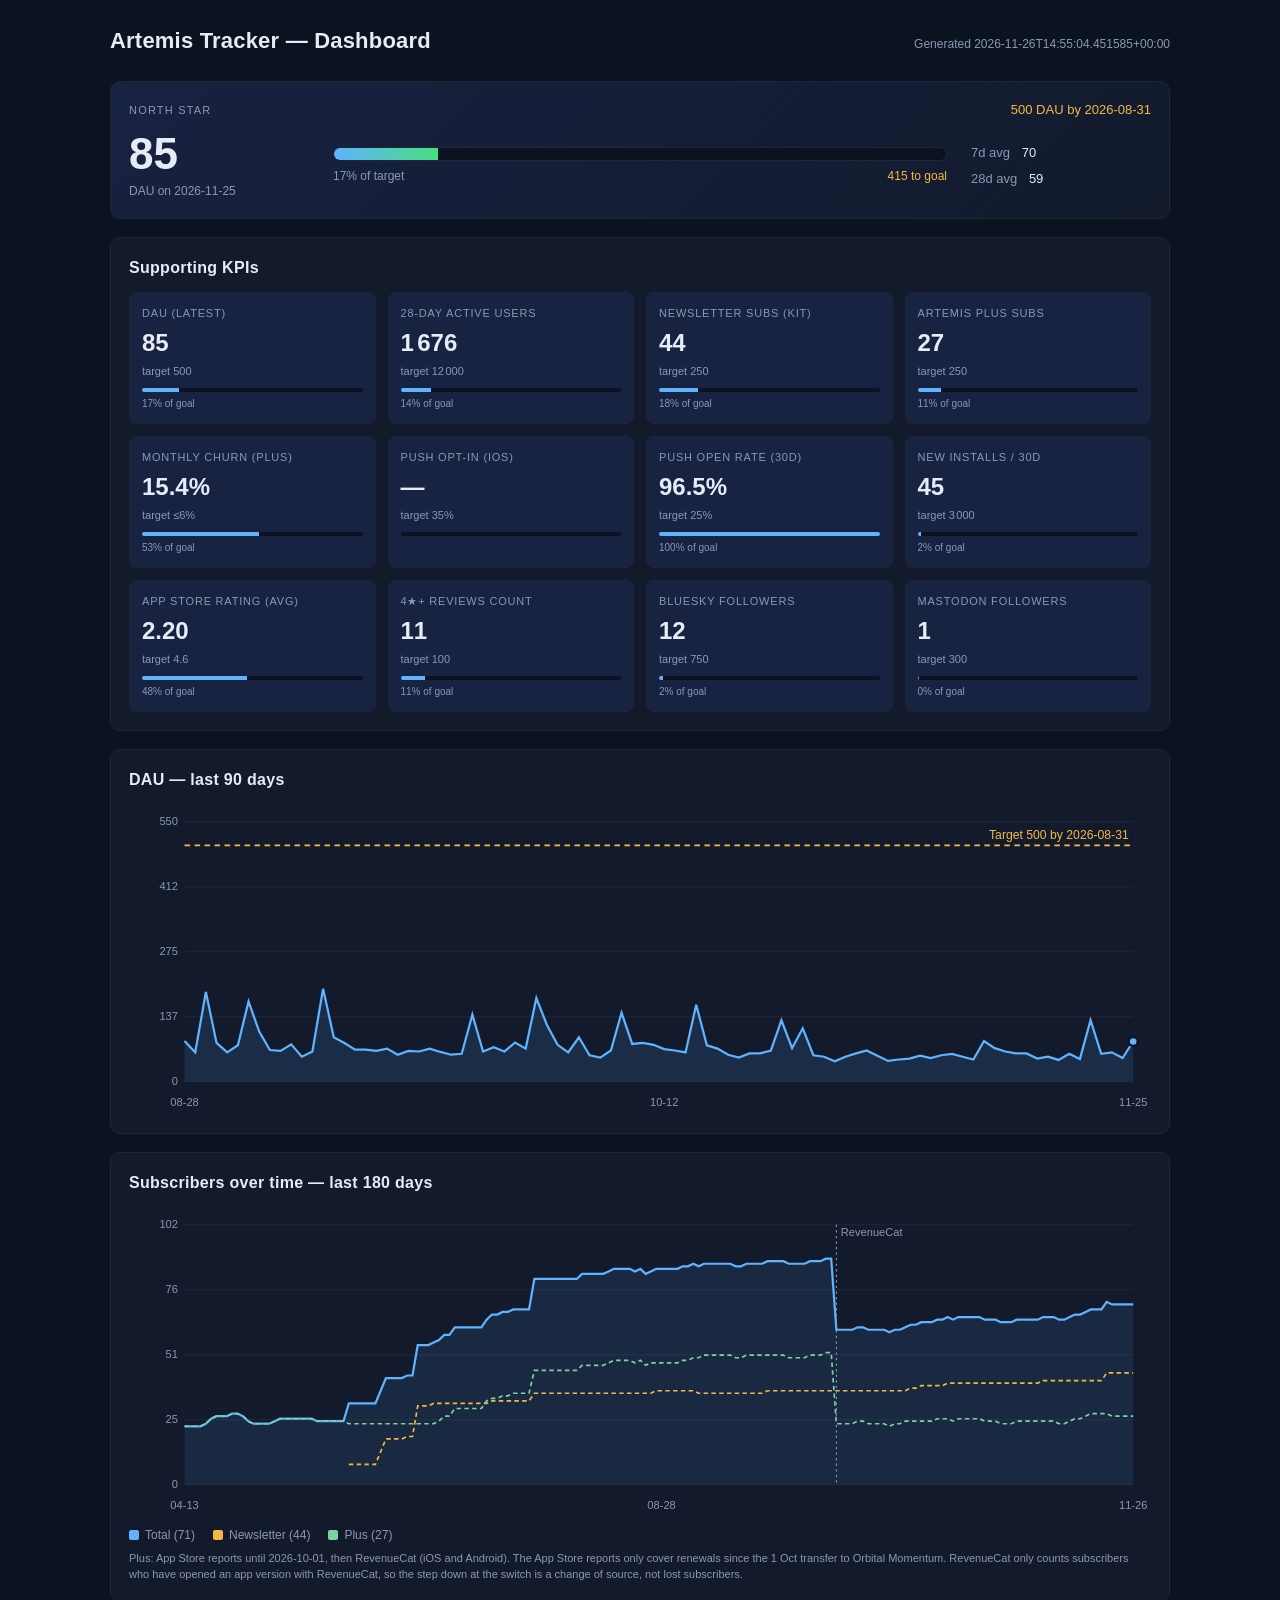
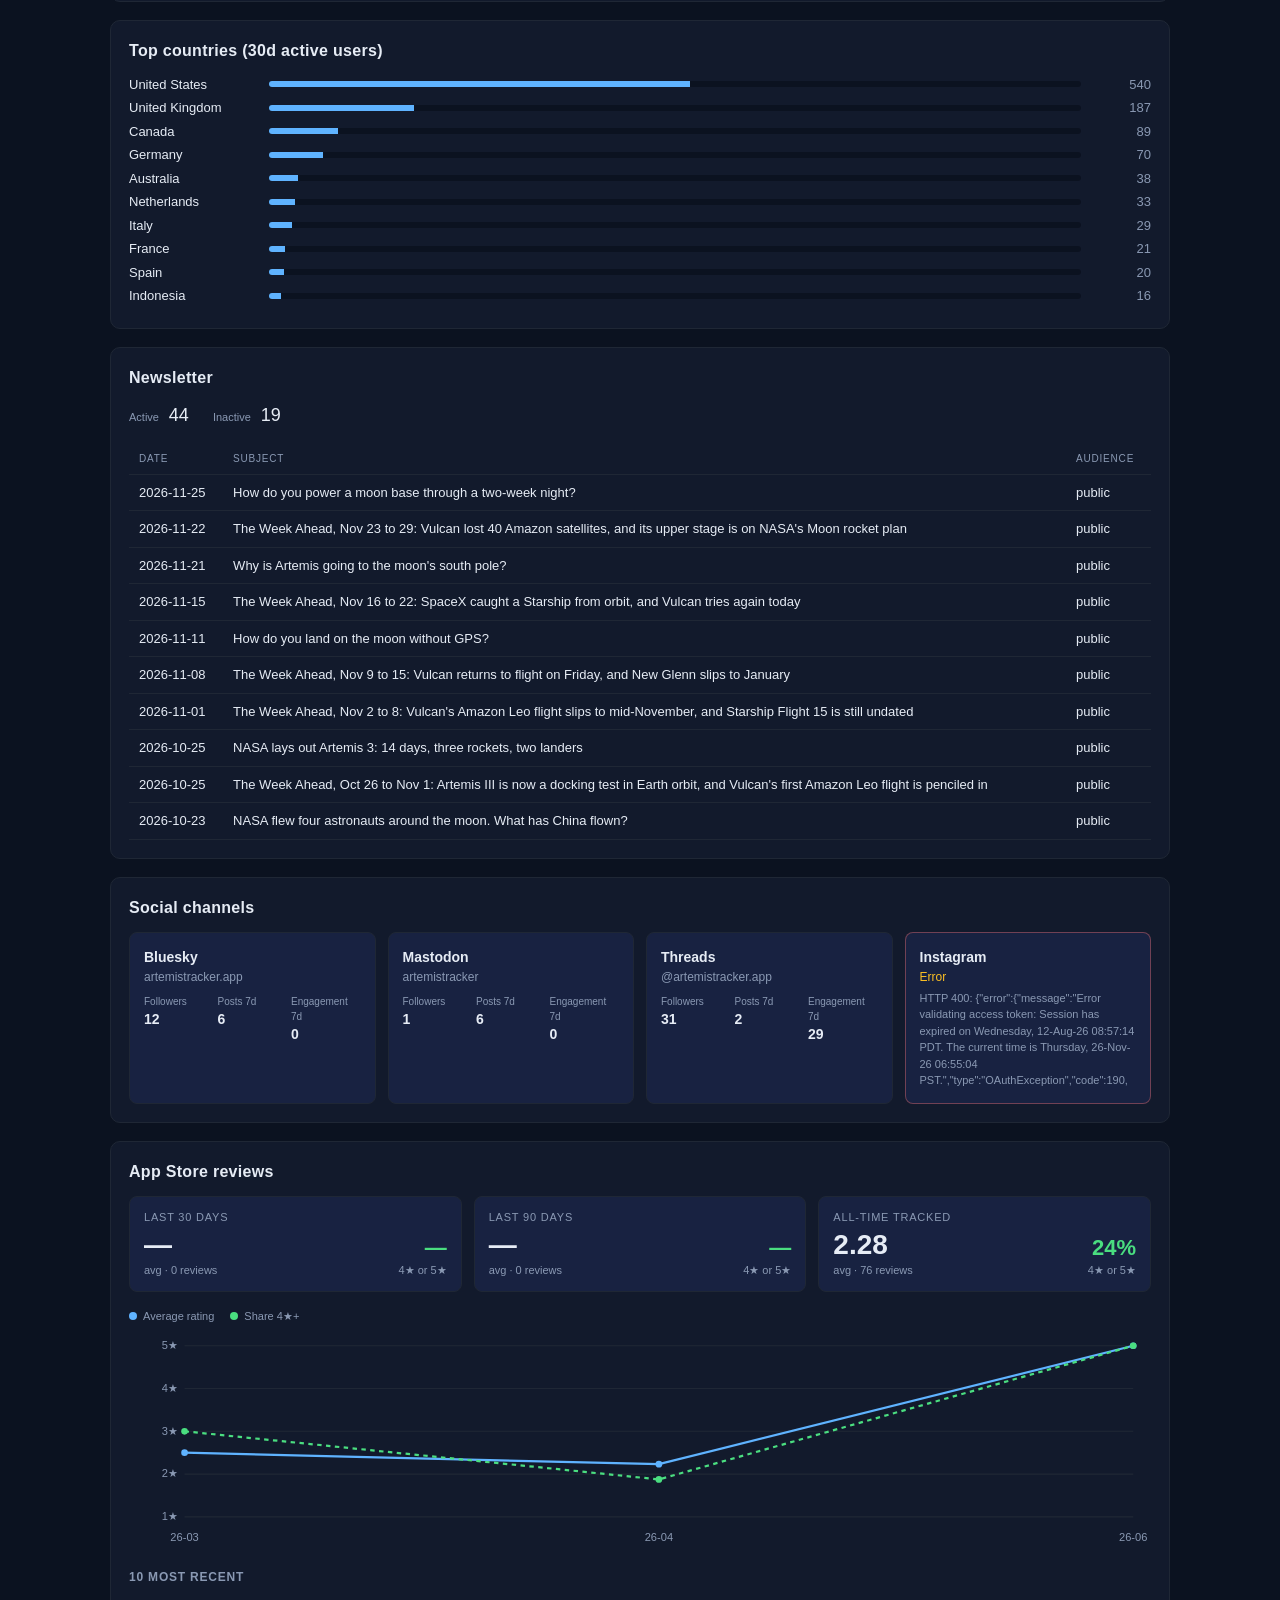
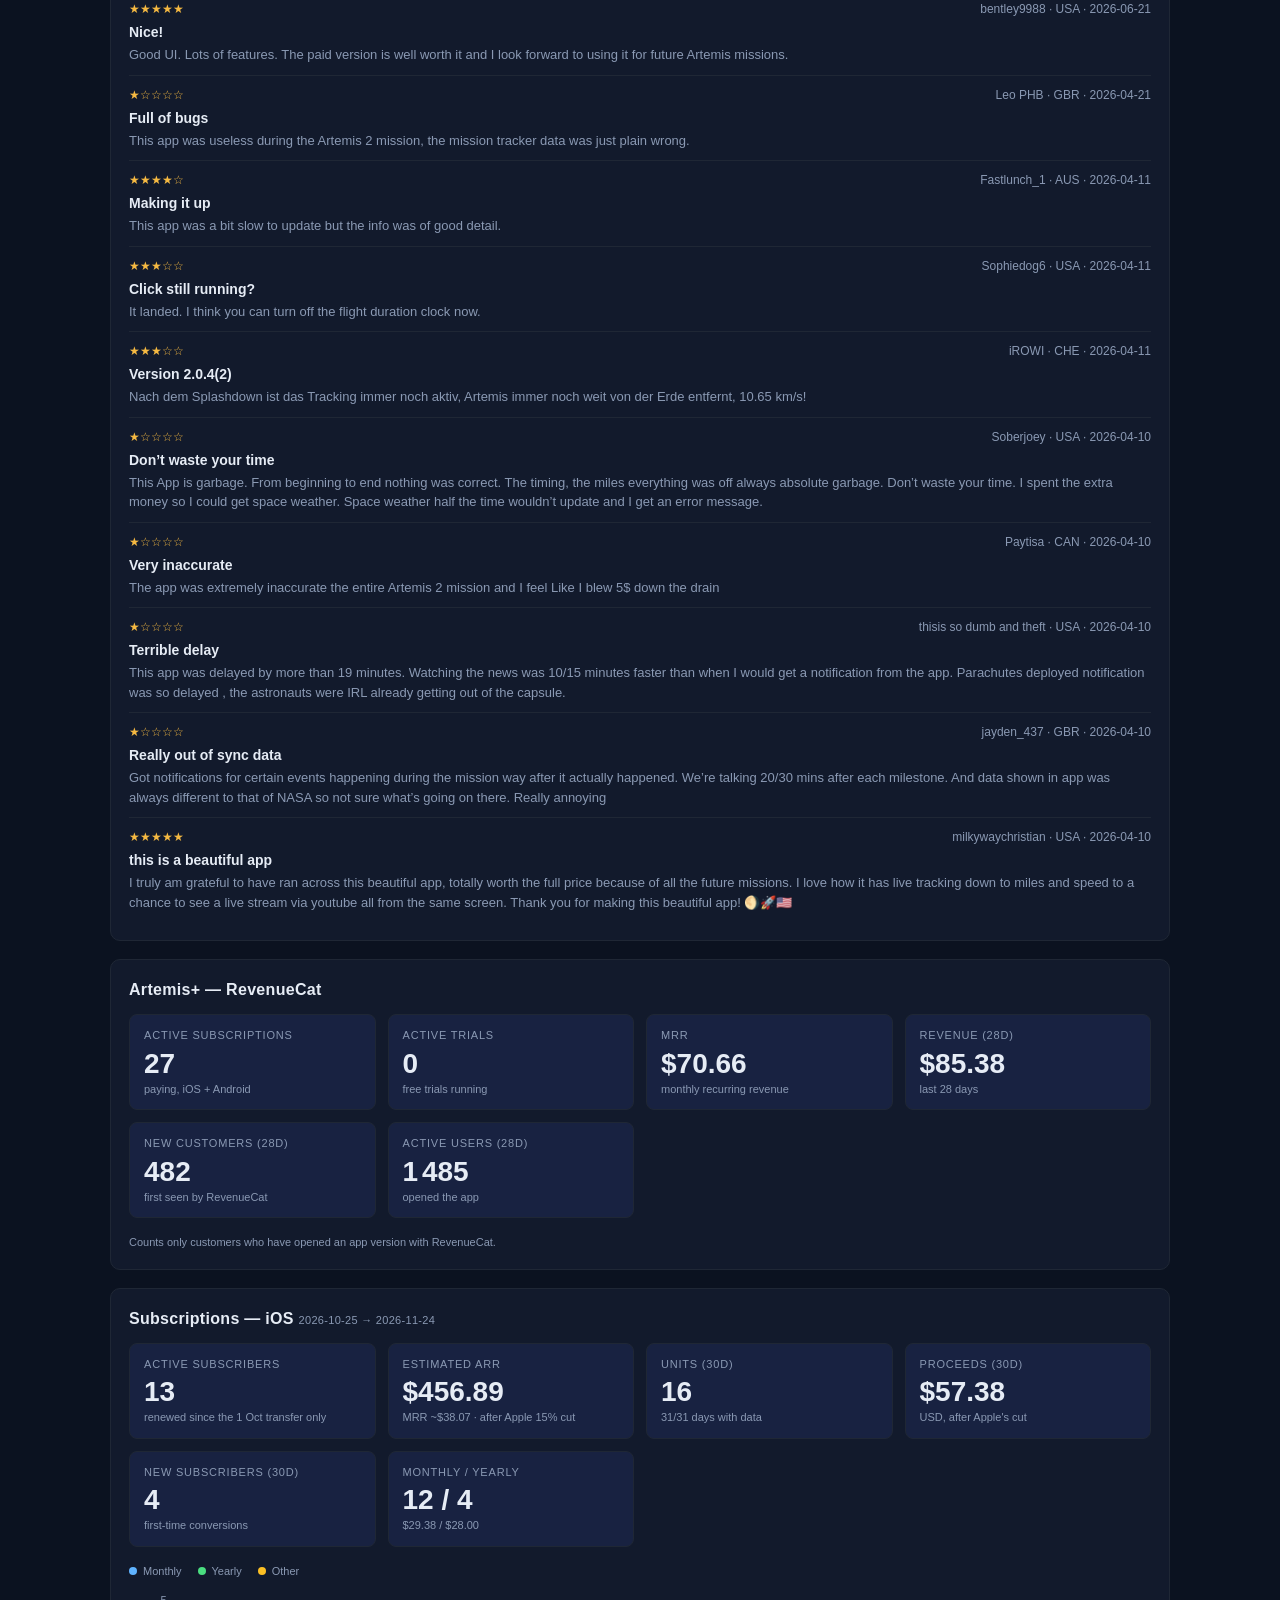
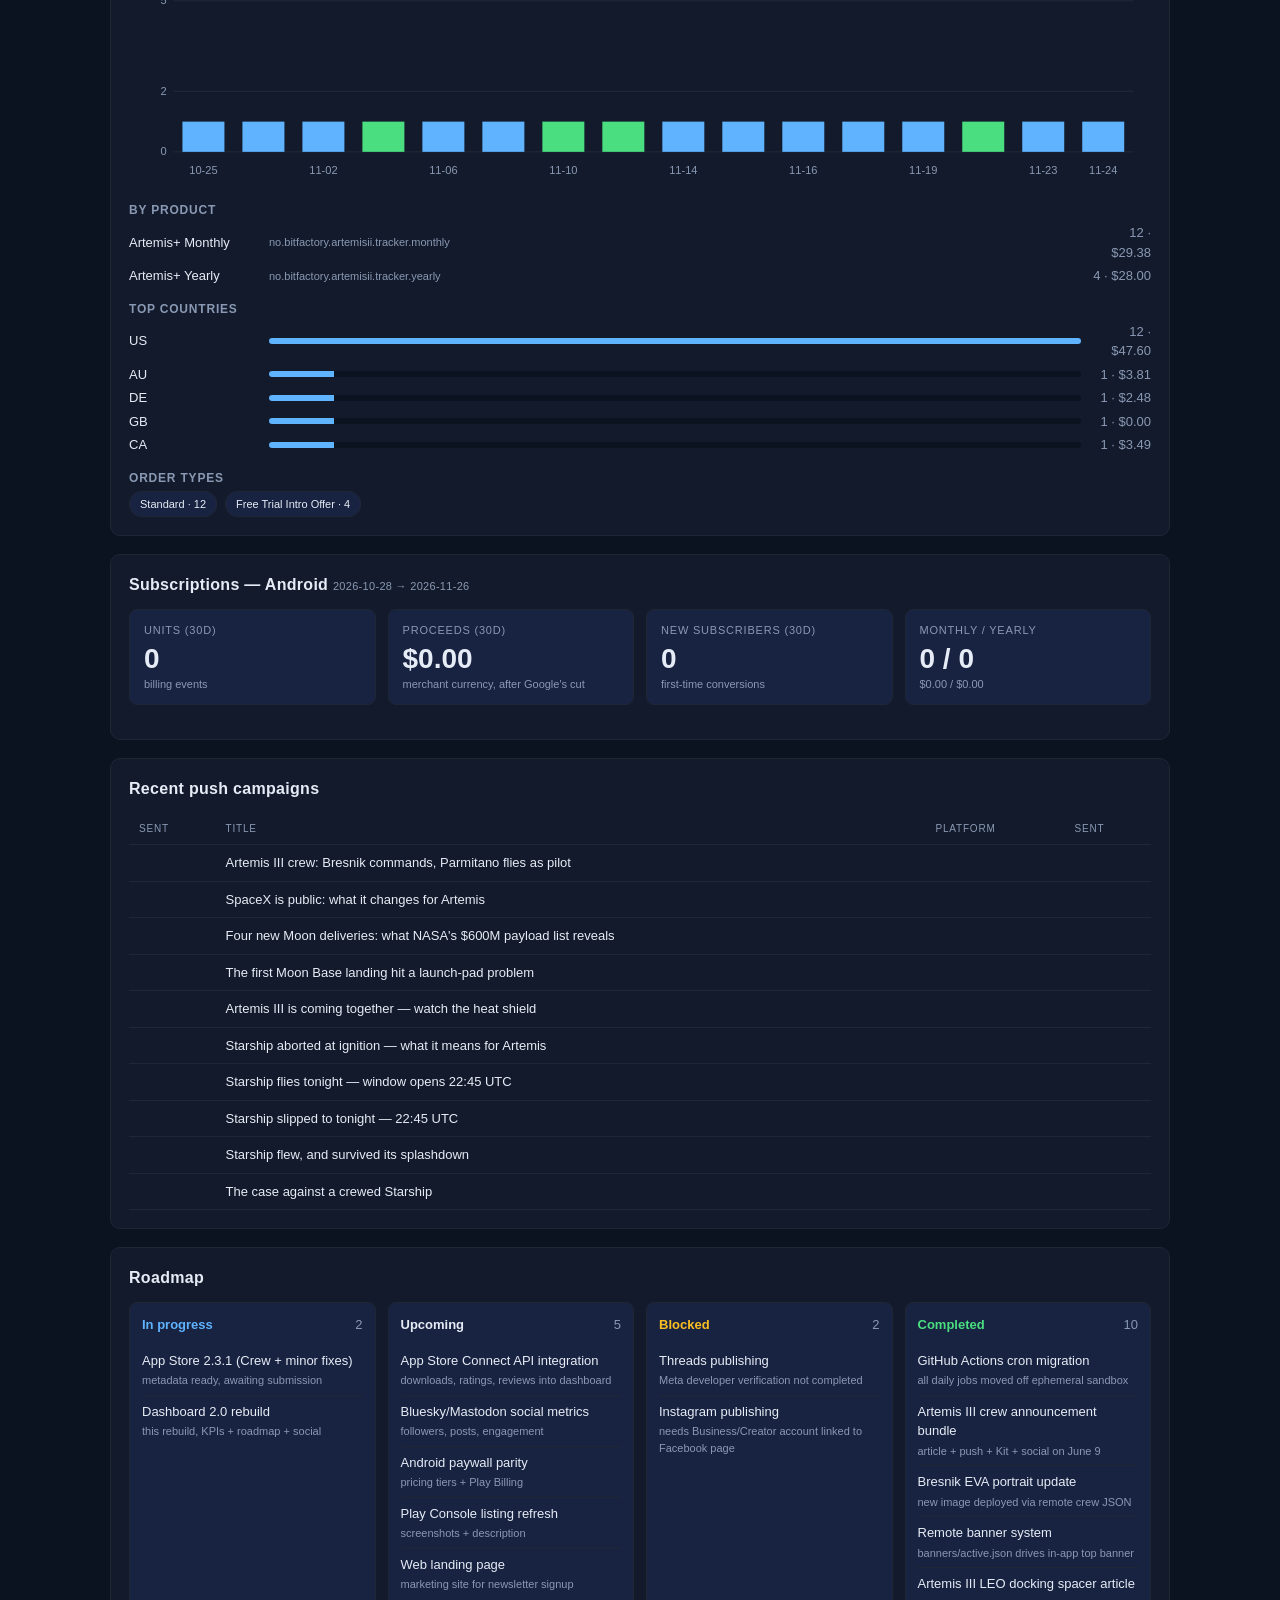
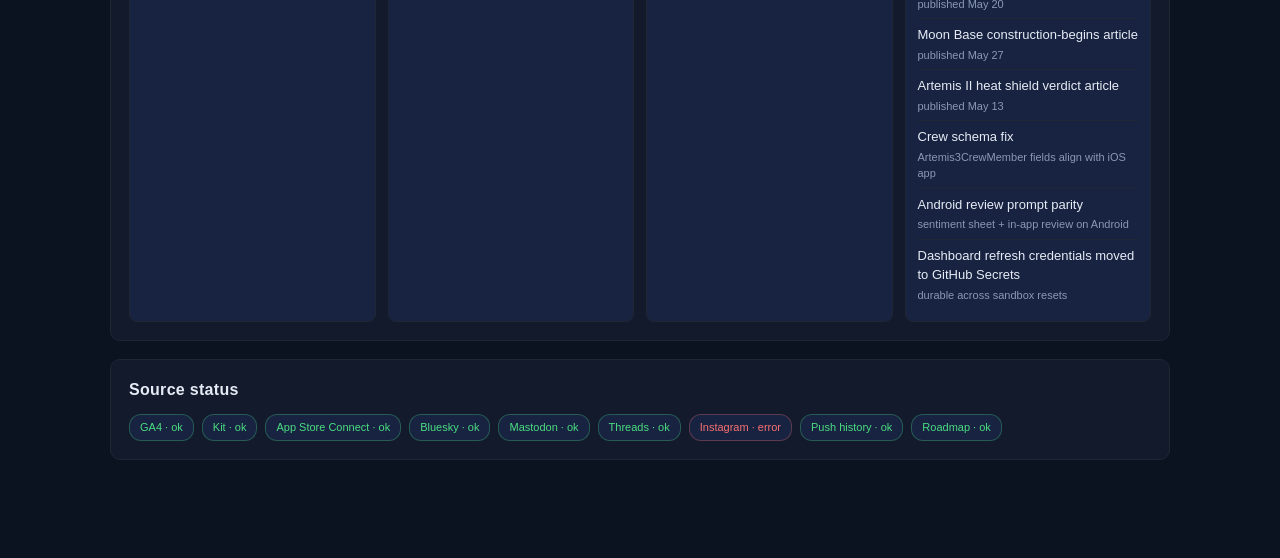
==== commit 4dfe8aea: "Dashboard refresh: 2026-11-26T14:55:04Z" ====
--- a/dashboard/index.html
+++ b/dashboard/index.html
@@ -145,7 +145,7 @@
 <main>
   <header class='page'>
     <h1>Artemis Tracker — Dashboard</h1>
-    <div class='gen'>Generated 2026-11-25T15:25:15.268785+00:00</div>
+    <div class='gen'>Generated 2026-11-26T14:55:04.451585+00:00</div>
   </header>
 
   
@@ -156,22 +156,22 @@
   </div>
   <div class='ns-row'>
     <div class='ns-current'>
-      <div class='ns-value'>50</div>
-      <div class='ns-sub'>DAU on 2026-11-24</div>
+      <div class='ns-value'>85</div>
+      <div class='ns-sub'>DAU on 2026-11-25</div>
     </div>
     <div class='ns-progress-wrap'>
       <div class='ns-bar'>
-        <div class='ns-bar-fill' style='width:10.0%'></div>
+        <div class='ns-bar-fill' style='width:17.0%'></div>
         <div class='ns-bar-target' title='Target 500'></div>
       </div>
       <div class='ns-progress-meta'>
-        <span>10% of target</span>
-        <span class='ns-gap'>450 to goal</span>
+        <span>17% of target</span>
+        <span class='ns-gap'>415 to goal</span>
       </div>
     </div>
     <div class='ns-aux'>
-      <div><span class='lbl'>7d avg</span> <span class='val'>64</span></div>
-      <div><span class='lbl'>28d avg</span> <span class='val'>58</span></div>
+      <div><span class='lbl'>7d avg</span> <span class='val'>70</span></div>
+      <div><span class='lbl'>28d avg</span> <span class='val'>59</span></div>
     </div>
   </div>
 </section>
@@ -182,16 +182,16 @@
     
   <div class='kpi'>
     <div class='kpi-label'>DAU (latest)</div>
-    <div class='kpi-value'>50</div>
+    <div class='kpi-value'>85</div>
     <div class='kpi-target'>target 500</div>
-    <div class='kpi-bar'><div class='kpi-bar-fill' style='width:10.0%'></div></div>
-    <div class='kpi-pct'>10% of goal</div>
+    <div class='kpi-bar'><div class='kpi-bar-fill' style='width:17.0%'></div></div>
+    <div class='kpi-pct'>17% of goal</div>
   </div>
   <div class='kpi'>
     <div class='kpi-label'>28-day active users</div>
-    <div class='kpi-value'>1 634</div>
+    <div class='kpi-value'>1 676</div>
     <div class='kpi-target'>target 12 000</div>
-    <div class='kpi-bar'><div class='kpi-bar-fill' style='width:13.6%'></div></div>
+    <div class='kpi-bar'><div class='kpi-bar-fill' style='width:14.0%'></div></div>
     <div class='kpi-pct'>14% of goal</div>
   </div>
   <div class='kpi'>
@@ -224,17 +224,17 @@
   </div>
   <div class='kpi'>
     <div class='kpi-label'>Push open rate (30d)</div>
-    <div class='kpi-value'>97.4%</div>
+    <div class='kpi-value'>96.5%</div>
     <div class='kpi-target'>target 25%</div>
     <div class='kpi-bar'><div class='kpi-bar-fill' style='width:100.0%'></div></div>
     <div class='kpi-pct'>100% of goal</div>
   </div>
   <div class='kpi'>
     <div class='kpi-label'>New installs / 30d</div>
-    <div class='kpi-value'>44</div>
+    <div class='kpi-value'>45</div>
     <div class='kpi-target'>target 3 000</div>
     <div class='kpi-bar'><div class='kpi-bar-fill' style='width:1.5%'></div></div>
-    <div class='kpi-pct'>1% of goal</div>
+    <div class='kpi-pct'>2% of goal</div>
   </div>
   <div class='kpi'>
     <div class='kpi-label'>App Store rating (avg)</div>
@@ -271,12 +271,12 @@
   <h2>DAU — last 90 days</h2>
   <svg viewBox='0 0 920 280' xmlns='http://www.w3.org/2000/svg' role='img' aria-label='Daily active users chart'>
     <line x1='50' y1='250.0' x2='904' y2='250.0' stroke='#1f2735' stroke-width='1'/><text x='44' y='253.0' fill='#8a99b3' font-size='10' text-anchor='end'>0</text><line x1='50' y1='191.5' x2='904' y2='191.5' stroke='#1f2735' stroke-width='1'/><text x='44' y='194.5' fill='#8a99b3' font-size='10' text-anchor='end'>137</text><line x1='50' y1='133.0' x2='904' y2='133.0' stroke='#1f2735' stroke-width='1'/><text x='44' y='136.0' fill='#8a99b3' font-size='10' text-anchor='end'>275</text><line x1='50' y1='74.5' x2='904' y2='74.5' stroke='#1f2735' stroke-width='1'/><text x='44' y='77.5' fill='#8a99b3' font-size='10' text-anchor='end'>412</text><line x1='50' y1='16.0' x2='904' y2='16.0' stroke='#1f2735' stroke-width='1'/><text x='44' y='19.0' fill='#8a99b3' font-size='10' text-anchor='end'>550</text>
-    <polygon points='50.0,250.0 50.0,221.9 59.6,213.4 69.2,223.6 78.8,169.2 88.4,215.1 98.0,223.6 107.6,217.2 117.2,177.7 126.8,204.9 136.4,221.5 146.0,222.3 155.6,216.4 165.1,227.5 174.7,222.8 184.3,166.2 193.9,210.0 203.5,215.1 213.1,221.1 222.7,221.1 232.3,222.3 241.9,220.2 251.5,225.7 261.1,222.3 270.7,222.8 280.3,220.2 289.9,223.2 299.5,225.7 309.1,224.9 318.7,189.6 328.3,222.8 337.9,218.9 347.5,222.8 357.1,214.7 366.7,220.2 376.2,174.7 385.8,198.9 395.4,216.8 405.0,223.6 414.6,210.0 424.2,226.2 433.8,228.3 443.4,221.9 453.0,187.9 462.6,216.0 472.2,215.1 481.8,216.8 491.4,220.6 501.0,221.9 510.6,223.6 520.2,180.7 529.8,217.2 539.4,220.2 549.0,225.7 558.6,228.3 568.2,224.5 577.8,224.5 587.3,221.9 596.9,194.7 606.5,219.8 616.1,201.9 625.7,226.2 635.3,227.5 644.9,231.7 654.5,227.5 664.1,224.5 673.7,221.9 683.3,226.6 692.9,231.3 702.5,230.0 712.1,229.2 721.7,226.6 731.3,228.7 740.9,226.2 750.5,224.9 760.1,227.5 769.7,230.0 779.3,213.4 788.9,219.8 798.4,222.8 808.0,224.5 817.6,224.5 827.2,229.2 836.8,227.5 846.4,230.4 856.0,224.9 865.6,229.6 875.2,194.7 884.8,224.9 894.4,223.6 904.0,228.7 904.0,250.0' fill='rgba(95,179,255,0.12)' />
-    <polyline points='50.0,221.9 59.6,213.4 69.2,223.6 78.8,169.2 88.4,215.1 98.0,223.6 107.6,217.2 117.2,177.7 126.8,204.9 136.4,221.5 146.0,222.3 155.6,216.4 165.1,227.5 174.7,222.8 184.3,166.2 193.9,210.0 203.5,215.1 213.1,221.1 222.7,221.1 232.3,222.3 241.9,220.2 251.5,225.7 261.1,222.3 270.7,222.8 280.3,220.2 289.9,223.2 299.5,225.7 309.1,224.9 318.7,189.6 328.3,222.8 337.9,218.9 347.5,222.8 357.1,214.7 366.7,220.2 376.2,174.7 385.8,198.9 395.4,216.8 405.0,223.6 414.6,210.0 424.2,226.2 433.8,228.3 443.4,221.9 453.0,187.9 462.6,216.0 472.2,215.1 481.8,216.8 491.4,220.6 501.0,221.9 510.6,223.6 520.2,180.7 529.8,217.2 539.4,220.2 549.0,225.7 558.6,228.3 568.2,224.5 577.8,224.5 587.3,221.9 596.9,194.7 606.5,219.8 616.1,201.9 625.7,226.2 635.3,227.5 644.9,231.7 654.5,227.5 664.1,224.5 673.7,221.9 683.3,226.6 692.9,231.3 702.5,230.0 712.1,229.2 721.7,226.6 731.3,228.7 740.9,226.2 750.5,224.9 760.1,227.5 769.7,230.0 779.3,213.4 788.9,219.8 798.4,222.8 808.0,224.5 817.6,224.5 827.2,229.2 836.8,227.5 846.4,230.4 856.0,224.9 865.6,229.6 875.2,194.7 884.8,224.9 894.4,223.6 904.0,228.7' fill='none' stroke='#5fb3ff' stroke-width='2'/>
+    <polygon points='50.0,250.0 50.0,213.4 59.6,223.6 69.2,169.2 78.8,215.1 88.4,223.6 98.0,217.2 107.6,177.7 117.2,204.9 126.8,221.5 136.4,222.3 146.0,216.4 155.6,227.5 165.1,222.8 174.7,166.2 184.3,210.0 193.9,215.1 203.5,221.1 213.1,221.1 222.7,222.3 232.3,220.2 241.9,225.7 251.5,222.3 261.1,222.8 270.7,220.2 280.3,223.2 289.9,225.7 299.5,224.9 309.1,189.6 318.7,222.8 328.3,218.9 337.9,222.8 347.5,214.7 357.1,220.2 366.7,174.7 376.2,198.9 385.8,216.8 395.4,223.6 405.0,210.0 414.6,226.2 424.2,228.3 433.8,221.9 443.4,187.9 453.0,216.0 462.6,215.1 472.2,216.8 481.8,220.6 491.4,221.9 501.0,223.6 510.6,180.7 520.2,217.2 529.8,220.2 539.4,225.7 549.0,228.3 558.6,224.5 568.2,224.5 577.8,221.9 587.3,194.7 596.9,219.8 606.5,201.9 616.1,226.2 625.7,227.5 635.3,231.7 644.9,227.5 654.5,224.5 664.1,221.9 673.7,226.6 683.3,231.3 692.9,230.0 702.5,229.2 712.1,226.6 721.7,228.7 731.3,226.2 740.9,224.9 750.5,227.5 760.1,230.0 769.7,213.4 779.3,219.8 788.9,222.8 798.4,224.5 808.0,224.5 817.6,229.2 827.2,227.5 836.8,230.4 846.4,224.9 856.0,229.6 865.6,194.7 875.2,224.9 884.8,223.6 894.4,228.7 904.0,213.8 904.0,250.0' fill='rgba(95,179,255,0.12)' />
+    <polyline points='50.0,213.4 59.6,223.6 69.2,169.2 78.8,215.1 88.4,223.6 98.0,217.2 107.6,177.7 117.2,204.9 126.8,221.5 136.4,222.3 146.0,216.4 155.6,227.5 165.1,222.8 174.7,166.2 184.3,210.0 193.9,215.1 203.5,221.1 213.1,221.1 222.7,222.3 232.3,220.2 241.9,225.7 251.5,222.3 261.1,222.8 270.7,220.2 280.3,223.2 289.9,225.7 299.5,224.9 309.1,189.6 318.7,222.8 328.3,218.9 337.9,222.8 347.5,214.7 357.1,220.2 366.7,174.7 376.2,198.9 385.8,216.8 395.4,223.6 405.0,210.0 414.6,226.2 424.2,228.3 433.8,221.9 443.4,187.9 453.0,216.0 462.6,215.1 472.2,216.8 481.8,220.6 491.4,221.9 501.0,223.6 510.6,180.7 520.2,217.2 529.8,220.2 539.4,225.7 549.0,228.3 558.6,224.5 568.2,224.5 577.8,221.9 587.3,194.7 596.9,219.8 606.5,201.9 616.1,226.2 625.7,227.5 635.3,231.7 644.9,227.5 654.5,224.5 664.1,221.9 673.7,226.6 683.3,231.3 692.9,230.0 702.5,229.2 712.1,226.6 721.7,228.7 731.3,226.2 740.9,224.9 750.5,227.5 760.1,230.0 769.7,213.4 779.3,219.8 788.9,222.8 798.4,224.5 808.0,224.5 817.6,229.2 827.2,227.5 836.8,230.4 846.4,224.9 856.0,229.6 865.6,194.7 875.2,224.9 884.8,223.6 894.4,228.7 904.0,213.8' fill='none' stroke='#5fb3ff' stroke-width='2'/>
     <line x1='50' y1='37.3' x2='904' y2='37.3' stroke='#f5b942' stroke-width='1.5' stroke-dasharray='5,4' />
     <text x='900' y='31.3' fill='#f5b942' font-size='11' text-anchor='end'>Target 500 by 2026-08-31</text>
-    <circle cx='904.0' cy='228.7' r='4' fill='#5fb3ff' stroke='#0b1220' stroke-width='2'/>
-    <text x='50.0' y='272' fill='#8a99b3' font-size='10' text-anchor='middle'>08-27</text><text x='481.8' y='272' fill='#8a99b3' font-size='10' text-anchor='middle'>10-11</text><text x='904.0' y='272' fill='#8a99b3' font-size='10' text-anchor='middle'>11-24</text>
+    <circle cx='904.0' cy='213.8' r='4' fill='#5fb3ff' stroke='#0b1220' stroke-width='2'/>
+    <text x='50.0' y='272' fill='#8a99b3' font-size='10' text-anchor='middle'>08-28</text><text x='481.8' y='272' fill='#8a99b3' font-size='10' text-anchor='middle'>10-12</text><text x='904.0' y='272' fill='#8a99b3' font-size='10' text-anchor='middle'>11-25</text>
   </svg>
 </section>
   
@@ -284,12 +284,12 @@
   <h2>Subscribers over time — last 180 days</h2>
   <svg viewBox='0 0 920 280' xmlns='http://www.w3.org/2000/svg' role='img' aria-label='Accumulated subscribers chart'>
     <line x1='50' y1='250.0' x2='904' y2='250.0' stroke='#1f2735' stroke-width='1'/><text x='44' y='253.0' fill='#8a99b3' font-size='10' text-anchor='end'>0</text><line x1='50' y1='191.5' x2='904' y2='191.5' stroke='#1f2735' stroke-width='1'/><text x='44' y='194.5' fill='#8a99b3' font-size='10' text-anchor='end'>25</text><line x1='50' y1='133.0' x2='904' y2='133.0' stroke='#1f2735' stroke-width='1'/><text x='44' y='136.0' fill='#8a99b3' font-size='10' text-anchor='end'>51</text><line x1='50' y1='74.5' x2='904' y2='74.5' stroke='#1f2735' stroke-width='1'/><text x='44' y='77.5' fill='#8a99b3' font-size='10' text-anchor='end'>76</text><line x1='50' y1='16.0' x2='904' y2='16.0' stroke='#1f2735' stroke-width='1'/><text x='44' y='19.0' fill='#8a99b3' font-size='10' text-anchor='end'>102</text>
-    <polygon points='50.0,250.0 50.0,197.4 54.8,197.4 59.5,197.4 64.3,197.4 69.1,197.4 73.9,195.1 78.6,190.6 83.4,188.3 88.2,188.3 92.9,188.3 97.7,186.0 102.5,186.0 107.3,188.3 112.0,192.8 116.8,195.1 121.6,195.1 126.3,195.1 131.1,195.1 135.9,192.8 140.6,190.6 145.4,190.6 150.2,190.6 155.0,190.6 159.7,190.6 164.5,190.6 169.3,190.6 174.0,192.8 178.8,192.8 183.6,192.8 188.4,192.8 193.1,192.8 197.9,192.8 202.7,176.8 207.4,176.8 212.2,176.8 217.0,176.8 221.8,176.8 226.5,176.8 231.3,165.4 236.1,154.0 240.8,154.0 245.6,154.0 250.4,154.0 255.2,151.7 259.9,151.7 264.7,124.3 269.5,124.3 274.2,124.3 279.0,122.0 283.8,119.7 288.5,115.1 293.3,115.1 298.1,108.3 302.9,108.3 307.6,108.3 312.4,108.3 317.2,108.3 321.9,108.3 326.7,101.4 331.5,96.8 336.3,96.8 341.0,94.5 345.8,94.5 350.6,92.2 355.3,92.2 360.1,92.2 364.9,92.2 369.7,64.8 374.4,64.8 379.2,64.8 384.0,64.8 388.7,64.8 393.5,64.8 398.3,64.8 403.1,64.8 407.8,64.8 412.6,60.2 417.4,60.2 422.1,60.2 426.9,60.2 431.7,60.2 436.4,58.0 441.2,55.7 446.0,55.7 450.8,55.7 455.5,55.7 460.3,58.0 465.1,55.7 469.8,60.2 474.6,58.0 479.4,55.7 484.2,55.7 488.9,55.7 493.7,55.7 498.5,55.7 503.2,53.4 508.0,53.4 512.8,51.1 517.6,53.4 522.3,51.1 527.1,51.1 531.9,51.1 536.6,51.1 541.4,51.1 546.2,51.1 550.9,53.4 555.7,53.4 560.5,51.1 565.3,51.1 570.0,51.1 574.8,51.1 579.6,48.8 584.3,48.8 589.1,48.8 593.9,48.8 598.7,51.1 603.4,51.1 608.2,51.1 613.0,51.1 617.7,48.8 622.5,48.8 627.3,48.8 632.1,46.5 636.8,46.5 641.6,110.5 646.4,110.5 651.1,110.5 655.9,110.5 660.7,108.3 665.5,108.3 670.2,110.5 675.0,110.5 679.8,110.5 684.5,110.5 689.3,112.8 694.1,110.5 698.8,110.5 703.6,108.3 708.4,106.0 713.2,106.0 717.9,103.7 722.7,103.7 727.5,103.7 732.2,101.4 737.0,101.4 741.8,99.1 746.6,101.4 751.3,99.1 756.1,99.1 760.9,99.1 765.6,99.1 770.4,99.1 775.2,101.4 780.0,101.4 784.7,101.4 789.5,103.7 794.3,103.7 799.0,103.7 803.8,101.4 808.6,101.4 813.4,101.4 818.1,101.4 822.9,101.4 827.7,99.1 832.4,99.1 837.2,99.1 842.0,101.4 846.7,101.4 851.5,99.1 856.3,96.8 861.1,96.8 865.8,94.5 870.6,92.2 875.4,92.2 880.1,92.2 884.9,85.4 889.7,87.7 894.5,87.7 899.2,87.7 904.0,87.7 904.0,250.0' fill='rgba(95,179,255,0.10)' />
-    <polyline points='50.0,197.4 54.8,197.4 59.5,197.4 64.3,197.4 69.1,197.4 73.9,195.1 78.6,190.6 83.4,188.3 88.2,188.3 92.9,188.3 97.7,186.0 102.5,186.0 107.3,188.3 112.0,192.8 116.8,195.1 121.6,195.1 126.3,195.1 131.1,195.1 135.9,192.8 140.6,190.6 145.4,190.6 150.2,190.6 155.0,190.6 159.7,190.6 164.5,190.6 169.3,190.6 174.0,192.8 178.8,192.8 183.6,192.8 188.4,192.8 193.1,192.8 197.9,192.8 202.7,176.8 207.4,176.8 212.2,176.8 217.0,176.8 221.8,176.8 226.5,176.8 231.3,165.4 236.1,154.0 240.8,154.0 245.6,154.0 250.4,154.0 255.2,151.7 259.9,151.7 264.7,124.3 269.5,124.3 274.2,124.3 279.0,122.0 283.8,119.7 288.5,115.1 293.3,115.1 298.1,108.3 302.9,108.3 307.6,108.3 312.4,108.3 317.2,108.3 321.9,108.3 326.7,101.4 331.5,96.8 336.3,96.8 341.0,94.5 345.8,94.5 350.6,92.2 355.3,92.2 360.1,92.2 364.9,92.2 369.7,64.8 374.4,64.8 379.2,64.8 384.0,64.8 388.7,64.8 393.5,64.8 398.3,64.8 403.1,64.8 407.8,64.8 412.6,60.2 417.4,60.2 422.1,60.2 426.9,60.2 431.7,60.2 436.4,58.0 441.2,55.7 446.0,55.7 450.8,55.7 455.5,55.7 460.3,58.0 465.1,55.7 469.8,60.2 474.6,58.0 479.4,55.7 484.2,55.7 488.9,55.7 493.7,55.7 498.5,55.7 503.2,53.4 508.0,53.4 512.8,51.1 517.6,53.4 522.3,51.1 527.1,51.1 531.9,51.1 536.6,51.1 541.4,51.1 546.2,51.1 550.9,53.4 555.7,53.4 560.5,51.1 565.3,51.1 570.0,51.1 574.8,51.1 579.6,48.8 584.3,48.8 589.1,48.8 593.9,48.8 598.7,51.1 603.4,51.1 608.2,51.1 613.0,51.1 617.7,48.8 622.5,48.8 627.3,48.8 632.1,46.5 636.8,46.5 641.6,110.5 646.4,110.5 651.1,110.5 655.9,110.5 660.7,108.3 665.5,108.3 670.2,110.5 675.0,110.5 679.8,110.5 684.5,110.5 689.3,112.8 694.1,110.5 698.8,110.5 703.6,108.3 708.4,106.0 713.2,106.0 717.9,103.7 722.7,103.7 727.5,103.7 732.2,101.4 737.0,101.4 741.8,99.1 746.6,101.4 751.3,99.1 756.1,99.1 760.9,99.1 765.6,99.1 770.4,99.1 775.2,101.4 780.0,101.4 784.7,101.4 789.5,103.7 794.3,103.7 799.0,103.7 803.8,101.4 808.6,101.4 813.4,101.4 818.1,101.4 822.9,101.4 827.7,99.1 832.4,99.1 837.2,99.1 842.0,101.4 846.7,101.4 851.5,99.1 856.3,96.8 861.1,96.8 865.8,94.5 870.6,92.2 875.4,92.2 880.1,92.2 884.9,85.4 889.7,87.7 894.5,87.7 899.2,87.7 904.0,87.7' fill='none' stroke='#5fb3ff' stroke-width='2'/>
-    <polyline points='202.7,231.7 207.4,231.7 212.2,231.7 217.0,231.7 221.8,231.7 226.5,231.7 231.3,220.3 236.1,208.8 240.8,208.8 245.6,208.8 250.4,208.8 255.2,206.6 259.9,206.6 264.7,179.1 269.5,179.1 274.2,179.1 279.0,176.8 283.8,176.8 288.5,176.8 293.3,176.8 298.1,176.8 302.9,176.8 307.6,176.8 312.4,176.8 317.2,176.8 321.9,176.8 326.7,176.8 331.5,174.6 336.3,174.6 341.0,174.6 345.8,174.6 350.6,174.6 355.3,174.6 360.1,174.6 364.9,174.6 369.7,167.7 374.4,167.7 379.2,167.7 384.0,167.7 388.7,167.7 393.5,167.7 398.3,167.7 403.1,167.7 407.8,167.7 412.6,167.7 417.4,167.7 422.1,167.7 426.9,167.7 431.7,167.7 436.4,167.7 441.2,167.7 446.0,167.7 450.8,167.7 455.5,167.7 460.3,167.7 465.1,167.7 469.8,167.7 474.6,167.7 479.4,165.4 484.2,165.4 488.9,165.4 493.7,165.4 498.5,165.4 503.2,165.4 508.0,165.4 512.8,165.4 517.6,167.7 522.3,167.7 527.1,167.7 531.9,167.7 536.6,167.7 541.4,167.7 546.2,167.7 550.9,167.7 555.7,167.7 560.5,167.7 565.3,167.7 570.0,167.7 574.8,167.7 579.6,165.4 584.3,165.4 589.1,165.4 593.9,165.4 598.7,165.4 603.4,165.4 608.2,165.4 613.0,165.4 617.7,165.4 622.5,165.4 627.3,165.4 632.1,165.4 636.8,165.4 641.6,165.4 646.4,165.4 651.1,165.4 655.9,165.4 660.7,165.4 665.5,165.4 670.2,165.4 675.0,165.4 679.8,165.4 684.5,165.4 689.3,165.4 694.1,165.4 698.8,165.4 703.6,165.4 708.4,163.1 713.2,163.1 717.9,160.8 722.7,160.8 727.5,160.8 732.2,160.8 737.0,160.8 741.8,158.5 746.6,158.5 751.3,158.5 756.1,158.5 760.9,158.5 765.6,158.5 770.4,158.5 775.2,158.5 780.0,158.5 784.7,158.5 789.5,158.5 794.3,158.5 799.0,158.5 803.8,158.5 808.6,158.5 813.4,158.5 818.1,158.5 822.9,158.5 827.7,156.3 832.4,156.3 837.2,156.3 842.0,156.3 846.7,156.3 851.5,156.3 856.3,156.3 861.1,156.3 865.8,156.3 870.6,156.3 875.4,156.3 880.1,156.3 884.9,149.4 889.7,149.4 894.5,149.4 899.2,149.4 904.0,149.4' fill='none' stroke='#f5b942' stroke-width='1.5' stroke-dasharray='4,3'/>
-    <polyline points='50.0,197.4 54.8,197.4 59.5,197.4 64.3,197.4 69.1,197.4 73.9,195.1 78.6,190.6 83.4,188.3 88.2,188.3 92.9,188.3 97.7,186.0 102.5,186.0 107.3,188.3 112.0,192.8 116.8,195.1 121.6,195.1 126.3,195.1 131.1,195.1 135.9,192.8 140.6,190.6 145.4,190.6 150.2,190.6 155.0,190.6 159.7,190.6 164.5,190.6 169.3,190.6 174.0,192.8 178.8,192.8 183.6,192.8 188.4,192.8 193.1,192.8 197.9,192.8 202.7,195.1 207.4,195.1 212.2,195.1 217.0,195.1 221.8,195.1 226.5,195.1 231.3,195.1 236.1,195.1 240.8,195.1 245.6,195.1 250.4,195.1 255.2,195.1 259.9,195.1 264.7,195.1 269.5,195.1 274.2,195.1 279.0,195.1 283.8,192.8 288.5,188.3 293.3,188.3 298.1,181.4 302.9,181.4 307.6,181.4 312.4,181.4 317.2,181.4 321.9,181.4 326.7,174.6 331.5,172.3 336.3,172.3 341.0,170.0 345.8,170.0 350.6,167.7 355.3,167.7 360.1,167.7 364.9,167.7 369.7,147.1 374.4,147.1 379.2,147.1 384.0,147.1 388.7,147.1 393.5,147.1 398.3,147.1 403.1,147.1 407.8,147.1 412.6,142.5 417.4,142.5 422.1,142.5 426.9,142.5 431.7,142.5 436.4,140.3 441.2,138.0 446.0,138.0 450.8,138.0 455.5,138.0 460.3,140.3 465.1,138.0 469.8,142.5 474.6,140.3 479.4,140.3 484.2,140.3 488.9,140.3 493.7,140.3 498.5,140.3 503.2,138.0 508.0,138.0 512.8,135.7 517.6,135.7 522.3,133.4 527.1,133.4 531.9,133.4 536.6,133.4 541.4,133.4 546.2,133.4 550.9,135.7 555.7,135.7 560.5,133.4 565.3,133.4 570.0,133.4 574.8,133.4 579.6,133.4 584.3,133.4 589.1,133.4 593.9,133.4 598.7,135.7 603.4,135.7 608.2,135.7 613.0,135.7 617.7,133.4 622.5,133.4 627.3,133.4 632.1,131.1 636.8,131.1 641.6,195.1 646.4,195.1 651.1,195.1 655.9,195.1 660.7,192.8 665.5,192.8 670.2,195.1 675.0,195.1 679.8,195.1 684.5,195.1 689.3,197.4 694.1,195.1 698.8,195.1 703.6,192.8 708.4,192.8 713.2,192.8 717.9,192.8 722.7,192.8 727.5,192.8 732.2,190.6 737.0,190.6 741.8,190.6 746.6,192.8 751.3,190.6 756.1,190.6 760.9,190.6 765.6,190.6 770.4,190.6 775.2,192.8 780.0,192.8 784.7,192.8 789.5,195.1 794.3,195.1 799.0,195.1 803.8,192.8 808.6,192.8 813.4,192.8 818.1,192.8 822.9,192.8 827.7,192.8 832.4,192.8 837.2,192.8 842.0,195.1 846.7,195.1 851.5,192.8 856.3,190.6 861.1,190.6 865.8,188.3 870.6,186.0 875.4,186.0 880.1,186.0 884.9,186.0 889.7,188.3 894.5,188.3 899.2,188.3 904.0,188.3' fill='none' stroke='#7dd3a0' stroke-width='1.5' stroke-dasharray='4,3'/>
-    <line x1='641.6' y1='16' x2='641.6' y2='250' stroke='#8a99b3' stroke-width='1' stroke-dasharray='2,3'/><text x='645.6' y='26' fill='#8a99b3' font-size='10'>RevenueCat</text>
-    <text x='50.0' y='272' fill='#8a99b3' font-size='10' text-anchor='middle'>04-12</text><text x='479.4' y='272' fill='#8a99b3' font-size='10' text-anchor='middle'>08-27</text><text x='904.0' y='272' fill='#8a99b3' font-size='10' text-anchor='middle'>11-25</text>
+    <polygon points='50.0,250.0 50.0,197.4 54.8,197.4 59.5,197.4 64.3,197.4 69.1,195.1 73.9,190.6 78.6,188.3 83.4,188.3 88.2,188.3 92.9,186.0 97.7,186.0 102.5,188.3 107.3,192.8 112.0,195.1 116.8,195.1 121.6,195.1 126.3,195.1 131.1,192.8 135.9,190.6 140.6,190.6 145.4,190.6 150.2,190.6 155.0,190.6 159.7,190.6 164.5,190.6 169.3,192.8 174.0,192.8 178.8,192.8 183.6,192.8 188.4,192.8 193.1,192.8 197.9,176.8 202.7,176.8 207.4,176.8 212.2,176.8 217.0,176.8 221.8,176.8 226.5,165.4 231.3,154.0 236.1,154.0 240.8,154.0 245.6,154.0 250.4,151.7 255.2,151.7 259.9,124.3 264.7,124.3 269.5,124.3 274.2,122.0 279.0,119.7 283.8,115.1 288.5,115.1 293.3,108.3 298.1,108.3 302.9,108.3 307.6,108.3 312.4,108.3 317.2,108.3 321.9,101.4 326.7,96.8 331.5,96.8 336.3,94.5 341.0,94.5 345.8,92.2 350.6,92.2 355.3,92.2 360.1,92.2 364.9,64.8 369.7,64.8 374.4,64.8 379.2,64.8 384.0,64.8 388.7,64.8 393.5,64.8 398.3,64.8 403.1,64.8 407.8,60.2 412.6,60.2 417.4,60.2 422.1,60.2 426.9,60.2 431.7,58.0 436.4,55.7 441.2,55.7 446.0,55.7 450.8,55.7 455.5,58.0 460.3,55.7 465.1,60.2 469.8,58.0 474.6,55.7 479.4,55.7 484.2,55.7 488.9,55.7 493.7,55.7 498.5,53.4 503.2,53.4 508.0,51.1 512.8,53.4 517.6,51.1 522.3,51.1 527.1,51.1 531.9,51.1 536.6,51.1 541.4,51.1 546.2,53.4 550.9,53.4 555.7,51.1 560.5,51.1 565.3,51.1 570.0,51.1 574.8,48.8 579.6,48.8 584.3,48.8 589.1,48.8 593.9,51.1 598.7,51.1 603.4,51.1 608.2,51.1 613.0,48.8 617.7,48.8 622.5,48.8 627.3,46.5 632.1,46.5 636.8,110.5 641.6,110.5 646.4,110.5 651.1,110.5 655.9,108.3 660.7,108.3 665.5,110.5 670.2,110.5 675.0,110.5 679.8,110.5 684.5,112.8 689.3,110.5 694.1,110.5 698.8,108.3 703.6,106.0 708.4,106.0 713.2,103.7 717.9,103.7 722.7,103.7 727.5,101.4 732.2,101.4 737.0,99.1 741.8,101.4 746.6,99.1 751.3,99.1 756.1,99.1 760.9,99.1 765.6,99.1 770.4,101.4 775.2,101.4 780.0,101.4 784.7,103.7 789.5,103.7 794.3,103.7 799.0,101.4 803.8,101.4 808.6,101.4 813.4,101.4 818.1,101.4 822.9,99.1 827.7,99.1 832.4,99.1 837.2,101.4 842.0,101.4 846.7,99.1 851.5,96.8 856.3,96.8 861.1,94.5 865.8,92.2 870.6,92.2 875.4,92.2 880.1,85.4 884.9,87.7 889.7,87.7 894.5,87.7 899.2,87.7 904.0,87.7 904.0,250.0' fill='rgba(95,179,255,0.10)' />
+    <polyline points='50.0,197.4 54.8,197.4 59.5,197.4 64.3,197.4 69.1,195.1 73.9,190.6 78.6,188.3 83.4,188.3 88.2,188.3 92.9,186.0 97.7,186.0 102.5,188.3 107.3,192.8 112.0,195.1 116.8,195.1 121.6,195.1 126.3,195.1 131.1,192.8 135.9,190.6 140.6,190.6 145.4,190.6 150.2,190.6 155.0,190.6 159.7,190.6 164.5,190.6 169.3,192.8 174.0,192.8 178.8,192.8 183.6,192.8 188.4,192.8 193.1,192.8 197.9,176.8 202.7,176.8 207.4,176.8 212.2,176.8 217.0,176.8 221.8,176.8 226.5,165.4 231.3,154.0 236.1,154.0 240.8,154.0 245.6,154.0 250.4,151.7 255.2,151.7 259.9,124.3 264.7,124.3 269.5,124.3 274.2,122.0 279.0,119.7 283.8,115.1 288.5,115.1 293.3,108.3 298.1,108.3 302.9,108.3 307.6,108.3 312.4,108.3 317.2,108.3 321.9,101.4 326.7,96.8 331.5,96.8 336.3,94.5 341.0,94.5 345.8,92.2 350.6,92.2 355.3,92.2 360.1,92.2 364.9,64.8 369.7,64.8 374.4,64.8 379.2,64.8 384.0,64.8 388.7,64.8 393.5,64.8 398.3,64.8 403.1,64.8 407.8,60.2 412.6,60.2 417.4,60.2 422.1,60.2 426.9,60.2 431.7,58.0 436.4,55.7 441.2,55.7 446.0,55.7 450.8,55.7 455.5,58.0 460.3,55.7 465.1,60.2 469.8,58.0 474.6,55.7 479.4,55.7 484.2,55.7 488.9,55.7 493.7,55.7 498.5,53.4 503.2,53.4 508.0,51.1 512.8,53.4 517.6,51.1 522.3,51.1 527.1,51.1 531.9,51.1 536.6,51.1 541.4,51.1 546.2,53.4 550.9,53.4 555.7,51.1 560.5,51.1 565.3,51.1 570.0,51.1 574.8,48.8 579.6,48.8 584.3,48.8 589.1,48.8 593.9,51.1 598.7,51.1 603.4,51.1 608.2,51.1 613.0,48.8 617.7,48.8 622.5,48.8 627.3,46.5 632.1,46.5 636.8,110.5 641.6,110.5 646.4,110.5 651.1,110.5 655.9,108.3 660.7,108.3 665.5,110.5 670.2,110.5 675.0,110.5 679.8,110.5 684.5,112.8 689.3,110.5 694.1,110.5 698.8,108.3 703.6,106.0 708.4,106.0 713.2,103.7 717.9,103.7 722.7,103.7 727.5,101.4 732.2,101.4 737.0,99.1 741.8,101.4 746.6,99.1 751.3,99.1 756.1,99.1 760.9,99.1 765.6,99.1 770.4,101.4 775.2,101.4 780.0,101.4 784.7,103.7 789.5,103.7 794.3,103.7 799.0,101.4 803.8,101.4 808.6,101.4 813.4,101.4 818.1,101.4 822.9,99.1 827.7,99.1 832.4,99.1 837.2,101.4 842.0,101.4 846.7,99.1 851.5,96.8 856.3,96.8 861.1,94.5 865.8,92.2 870.6,92.2 875.4,92.2 880.1,85.4 884.9,87.7 889.7,87.7 894.5,87.7 899.2,87.7 904.0,87.7' fill='none' stroke='#5fb3ff' stroke-width='2'/>
+    <polyline points='197.9,231.7 202.7,231.7 207.4,231.7 212.2,231.7 217.0,231.7 221.8,231.7 226.5,220.3 231.3,208.8 236.1,208.8 240.8,208.8 245.6,208.8 250.4,206.6 255.2,206.6 259.9,179.1 264.7,179.1 269.5,179.1 274.2,176.8 279.0,176.8 283.8,176.8 288.5,176.8 293.3,176.8 298.1,176.8 302.9,176.8 307.6,176.8 312.4,176.8 317.2,176.8 321.9,176.8 326.7,174.6 331.5,174.6 336.3,174.6 341.0,174.6 345.8,174.6 350.6,174.6 355.3,174.6 360.1,174.6 364.9,167.7 369.7,167.7 374.4,167.7 379.2,167.7 384.0,167.7 388.7,167.7 393.5,167.7 398.3,167.7 403.1,167.7 407.8,167.7 412.6,167.7 417.4,167.7 422.1,167.7 426.9,167.7 431.7,167.7 436.4,167.7 441.2,167.7 446.0,167.7 450.8,167.7 455.5,167.7 460.3,167.7 465.1,167.7 469.8,167.7 474.6,165.4 479.4,165.4 484.2,165.4 488.9,165.4 493.7,165.4 498.5,165.4 503.2,165.4 508.0,165.4 512.8,167.7 517.6,167.7 522.3,167.7 527.1,167.7 531.9,167.7 536.6,167.7 541.4,167.7 546.2,167.7 550.9,167.7 555.7,167.7 560.5,167.7 565.3,167.7 570.0,167.7 574.8,165.4 579.6,165.4 584.3,165.4 589.1,165.4 593.9,165.4 598.7,165.4 603.4,165.4 608.2,165.4 613.0,165.4 617.7,165.4 622.5,165.4 627.3,165.4 632.1,165.4 636.8,165.4 641.6,165.4 646.4,165.4 651.1,165.4 655.9,165.4 660.7,165.4 665.5,165.4 670.2,165.4 675.0,165.4 679.8,165.4 684.5,165.4 689.3,165.4 694.1,165.4 698.8,165.4 703.6,163.1 708.4,163.1 713.2,160.8 717.9,160.8 722.7,160.8 727.5,160.8 732.2,160.8 737.0,158.5 741.8,158.5 746.6,158.5 751.3,158.5 756.1,158.5 760.9,158.5 765.6,158.5 770.4,158.5 775.2,158.5 780.0,158.5 784.7,158.5 789.5,158.5 794.3,158.5 799.0,158.5 803.8,158.5 808.6,158.5 813.4,158.5 818.1,158.5 822.9,156.3 827.7,156.3 832.4,156.3 837.2,156.3 842.0,156.3 846.7,156.3 851.5,156.3 856.3,156.3 861.1,156.3 865.8,156.3 870.6,156.3 875.4,156.3 880.1,149.4 884.9,149.4 889.7,149.4 894.5,149.4 899.2,149.4 904.0,149.4' fill='none' stroke='#f5b942' stroke-width='1.5' stroke-dasharray='4,3'/>
+    <polyline points='50.0,197.4 54.8,197.4 59.5,197.4 64.3,197.4 69.1,195.1 73.9,190.6 78.6,188.3 83.4,188.3 88.2,188.3 92.9,186.0 97.7,186.0 102.5,188.3 107.3,192.8 112.0,195.1 116.8,195.1 121.6,195.1 126.3,195.1 131.1,192.8 135.9,190.6 140.6,190.6 145.4,190.6 150.2,190.6 155.0,190.6 159.7,190.6 164.5,190.6 169.3,192.8 174.0,192.8 178.8,192.8 183.6,192.8 188.4,192.8 193.1,192.8 197.9,195.1 202.7,195.1 207.4,195.1 212.2,195.1 217.0,195.1 221.8,195.1 226.5,195.1 231.3,195.1 236.1,195.1 240.8,195.1 245.6,195.1 250.4,195.1 255.2,195.1 259.9,195.1 264.7,195.1 269.5,195.1 274.2,195.1 279.0,192.8 283.8,188.3 288.5,188.3 293.3,181.4 298.1,181.4 302.9,181.4 307.6,181.4 312.4,181.4 317.2,181.4 321.9,174.6 326.7,172.3 331.5,172.3 336.3,170.0 341.0,170.0 345.8,167.7 350.6,167.7 355.3,167.7 360.1,167.7 364.9,147.1 369.7,147.1 374.4,147.1 379.2,147.1 384.0,147.1 388.7,147.1 393.5,147.1 398.3,147.1 403.1,147.1 407.8,142.5 412.6,142.5 417.4,142.5 422.1,142.5 426.9,142.5 431.7,140.3 436.4,138.0 441.2,138.0 446.0,138.0 450.8,138.0 455.5,140.3 460.3,138.0 465.1,142.5 469.8,140.3 474.6,140.3 479.4,140.3 484.2,140.3 488.9,140.3 493.7,140.3 498.5,138.0 503.2,138.0 508.0,135.7 512.8,135.7 517.6,133.4 522.3,133.4 527.1,133.4 531.9,133.4 536.6,133.4 541.4,133.4 546.2,135.7 550.9,135.7 555.7,133.4 560.5,133.4 565.3,133.4 570.0,133.4 574.8,133.4 579.6,133.4 584.3,133.4 589.1,133.4 593.9,135.7 598.7,135.7 603.4,135.7 608.2,135.7 613.0,133.4 617.7,133.4 622.5,133.4 627.3,131.1 632.1,131.1 636.8,195.1 641.6,195.1 646.4,195.1 651.1,195.1 655.9,192.8 660.7,192.8 665.5,195.1 670.2,195.1 675.0,195.1 679.8,195.1 684.5,197.4 689.3,195.1 694.1,195.1 698.8,192.8 703.6,192.8 708.4,192.8 713.2,192.8 717.9,192.8 722.7,192.8 727.5,190.6 732.2,190.6 737.0,190.6 741.8,192.8 746.6,190.6 751.3,190.6 756.1,190.6 760.9,190.6 765.6,190.6 770.4,192.8 775.2,192.8 780.0,192.8 784.7,195.1 789.5,195.1 794.3,195.1 799.0,192.8 803.8,192.8 808.6,192.8 813.4,192.8 818.1,192.8 822.9,192.8 827.7,192.8 832.4,192.8 837.2,195.1 842.0,195.1 846.7,192.8 851.5,190.6 856.3,190.6 861.1,188.3 865.8,186.0 870.6,186.0 875.4,186.0 880.1,186.0 884.9,188.3 889.7,188.3 894.5,188.3 899.2,188.3 904.0,188.3' fill='none' stroke='#7dd3a0' stroke-width='1.5' stroke-dasharray='4,3'/>
+    <line x1='636.8' y1='16' x2='636.8' y2='250' stroke='#8a99b3' stroke-width='1' stroke-dasharray='2,3'/><text x='640.8' y='26' fill='#8a99b3' font-size='10'>RevenueCat</text>
+    <text x='50.0' y='272' fill='#8a99b3' font-size='10' text-anchor='middle'>04-13</text><text x='479.4' y='272' fill='#8a99b3' font-size='10' text-anchor='middle'>08-28</text><text x='904.0' y='272' fill='#8a99b3' font-size='10' text-anchor='middle'>11-26</text>
   </svg>
   <div class='legend' style='display:flex;gap:18px;flex-wrap:wrap;font-size:12px;color:#8a99b3;margin-top:8px;'><span><span style='display:inline-block;width:10px;height:10px;background:#5fb3ff;border-radius:2px;vertical-align:middle;margin-right:6px;'></span>Total (71)</span><span><span style='display:inline-block;width:10px;height:10px;background:#f5b942;border-radius:2px;vertical-align:middle;margin-right:6px;'></span>Newsletter (44)</span><span><span style='display:inline-block;width:10px;height:10px;background:#7dd3a0;border-radius:2px;vertical-align:middle;margin-right:6px;'></span>Plus (27)</span></div>
   <div style='font-size:11px;color:#8a99b3;margin-top:6px;'>Plus: App Store reports until 2026-10-01, then RevenueCat (iOS and Android). The App Store reports only cover renewals since the 1 Oct transfer to Orbital Momentum. RevenueCat only counts subscribers who have opened an app version with RevenueCat, so the step down at the switch is a change of source, not lost subscribers.</div>
@@ -297,7 +297,7 @@
   
 <section>
   <h2>Top countries (30d active users)</h2>
-  <div class='ctry-list'><div class='ctry-row'><span class='ctry-name'>United States</span><div class='ctry-bar'><div class='ctry-fill' style='width:51.3%'></div></div><span class='ctry-val'>520</span></div><div class='ctry-row'><span class='ctry-name'>United Kingdom</span><div class='ctry-bar'><div class='ctry-fill' style='width:18.2%'></div></div><span class='ctry-val'>185</span></div><div class='ctry-row'><span class='ctry-name'>Canada</span><div class='ctry-bar'><div class='ctry-fill' style='width:8.3%'></div></div><span class='ctry-val'>84</span></div><div class='ctry-row'><span class='ctry-name'>Germany</span><div class='ctry-bar'><div class='ctry-fill' style='width:6.9%'></div></div><span class='ctry-val'>70</span></div><div class='ctry-row'><span class='ctry-name'>Australia</span><div class='ctry-bar'><div class='ctry-fill' style='width:3.6%'></div></div><span class='ctry-val'>37</span></div><div class='ctry-row'><span class='ctry-name'>Netherlands</span><div class='ctry-bar'><div class='ctry-fill' style='width:3.5%'></div></div><span class='ctry-val'>35</span></div><div class='ctry-row'><span class='ctry-name'>Italy</span><div class='ctry-bar'><div class='ctry-fill' style='width:2.9%'></div></div><span class='ctry-val'>29</span></div><div class='ctry-row'><span class='ctry-name'>France</span><div class='ctry-bar'><div class='ctry-fill' style='width:2.1%'></div></div><span class='ctry-val'>21</span></div><div class='ctry-row'><span class='ctry-name'>Spain</span><div class='ctry-bar'><div class='ctry-fill' style='width:1.8%'></div></div><span class='ctry-val'>18</span></div><div class='ctry-row'><span class='ctry-name'>Indonesia</span><div class='ctry-bar'><div class='ctry-fill' style='width:1.5%'></div></div><span class='ctry-val'>15</span></div></div>
+  <div class='ctry-list'><div class='ctry-row'><span class='ctry-name'>United States</span><div class='ctry-bar'><div class='ctry-fill' style='width:51.8%'></div></div><span class='ctry-val'>540</span></div><div class='ctry-row'><span class='ctry-name'>United Kingdom</span><div class='ctry-bar'><div class='ctry-fill' style='width:17.9%'></div></div><span class='ctry-val'>187</span></div><div class='ctry-row'><span class='ctry-name'>Canada</span><div class='ctry-bar'><div class='ctry-fill' style='width:8.5%'></div></div><span class='ctry-val'>89</span></div><div class='ctry-row'><span class='ctry-name'>Germany</span><div class='ctry-bar'><div class='ctry-fill' style='width:6.7%'></div></div><span class='ctry-val'>70</span></div><div class='ctry-row'><span class='ctry-name'>Australia</span><div class='ctry-bar'><div class='ctry-fill' style='width:3.6%'></div></div><span class='ctry-val'>38</span></div><div class='ctry-row'><span class='ctry-name'>Netherlands</span><div class='ctry-bar'><div class='ctry-fill' style='width:3.2%'></div></div><span class='ctry-val'>33</span></div><div class='ctry-row'><span class='ctry-name'>Italy</span><div class='ctry-bar'><div class='ctry-fill' style='width:2.8%'></div></div><span class='ctry-val'>29</span></div><div class='ctry-row'><span class='ctry-name'>France</span><div class='ctry-bar'><div class='ctry-fill' style='width:2.0%'></div></div><span class='ctry-val'>21</span></div><div class='ctry-row'><span class='ctry-name'>Spain</span><div class='ctry-bar'><div class='ctry-fill' style='width:1.9%'></div></div><span class='ctry-val'>20</span></div><div class='ctry-row'><span class='ctry-name'>Indonesia</span><div class='ctry-bar'><div class='ctry-fill' style='width:1.5%'></div></div><span class='ctry-val'>16</span></div></div>
 </section>
   
 <section>
@@ -306,7 +306,7 @@
     <div><span class='lbl'>Active</span> <span class='val'>44</span></div>
     <div><span class='lbl'>Inactive</span> <span class='val'>19</span></div>
   </div>
-  <table class='tbl'><thead><tr><th>Date</th><th>Subject</th><th>Audience</th></tr></thead><tbody><tr><td>2026-11-22</td><td>The Week Ahead, Nov 23 to 29: Vulcan lost 40 Amazon satellites, and its upper stage is on NASA&#x27;s Moon rocket plan</td><td>public</td></tr><tr><td>2026-11-21</td><td>Why is Artemis going to the moon&#x27;s south pole?</td><td>public</td></tr><tr><td>2026-11-15</td><td>The Week Ahead, Nov 16 to 22: SpaceX caught a Starship from orbit, and Vulcan tries again today</td><td>public</td></tr><tr><td>2026-11-11</td><td>How do you land on the moon without GPS?</td><td>public</td></tr><tr><td>2026-11-08</td><td>The Week Ahead, Nov 9 to 15: Vulcan returns to flight on Friday, and New Glenn slips to January</td><td>public</td></tr><tr><td>2026-11-01</td><td>The Week Ahead, Nov 2 to 8: Vulcan&#x27;s Amazon Leo flight slips to mid-November, and Starship Flight 15 is still undated</td><td>public</td></tr><tr><td>2026-10-25</td><td>NASA lays out Artemis 3: 14 days, three rockets, two landers</td><td>public</td></tr><tr><td>2026-10-25</td><td>The Week Ahead, Oct 26 to Nov 1: Artemis III is now a docking test in Earth orbit, and Vulcan&#x27;s first Amazon Leo flight is penciled in</td><td>public</td></tr><tr><td>2026-10-23</td><td>NASA flew four astronauts around the moon. What has China flown?</td><td>public</td></tr><tr><td>2026-10-18</td><td>The Week Ahead, Oct 19 to 25: NASA&#x27;s Artemis acceleration briefing is set for Friday, and Japan sends a probe to Phobos</td><td>public</td></tr></tbody></table>
+  <table class='tbl'><thead><tr><th>Date</th><th>Subject</th><th>Audience</th></tr></thead><tbody><tr><td>2026-11-25</td><td>How do you power a moon base through a two-week night?</td><td>public</td></tr><tr><td>2026-11-22</td><td>The Week Ahead, Nov 23 to 29: Vulcan lost 40 Amazon satellites, and its upper stage is on NASA&#x27;s Moon rocket plan</td><td>public</td></tr><tr><td>2026-11-21</td><td>Why is Artemis going to the moon&#x27;s south pole?</td><td>public</td></tr><tr><td>2026-11-15</td><td>The Week Ahead, Nov 16 to 22: SpaceX caught a Starship from orbit, and Vulcan tries again today</td><td>public</td></tr><tr><td>2026-11-11</td><td>How do you land on the moon without GPS?</td><td>public</td></tr><tr><td>2026-11-08</td><td>The Week Ahead, Nov 9 to 15: Vulcan returns to flight on Friday, and New Glenn slips to January</td><td>public</td></tr><tr><td>2026-11-01</td><td>The Week Ahead, Nov 2 to 8: Vulcan&#x27;s Amazon Leo flight slips to mid-November, and Starship Flight 15 is still undated</td><td>public</td></tr><tr><td>2026-10-25</td><td>NASA lays out Artemis 3: 14 days, three rockets, two landers</td><td>public</td></tr><tr><td>2026-10-25</td><td>The Week Ahead, Oct 26 to Nov 1: Artemis III is now a docking test in Earth orbit, and Vulcan&#x27;s first Amazon Leo flight is penciled in</td><td>public</td></tr><tr><td>2026-10-23</td><td>NASA flew four astronauts around the moon. What has China flown?</td><td>public</td></tr></tbody></table>
 </section>
   
 <section>
@@ -318,7 +318,7 @@
     <div class='social-handle'>artemistracker.app</div>
     <div class='social-stats'>
       <div><span class='lbl'>Followers</span> <span class='val'>12</span></div>
-      <div><span class='lbl'>Posts 7d</span> <span class='val'>3</span></div>
+      <div><span class='lbl'>Posts 7d</span> <span class='val'>6</span></div>
       <div><span class='lbl'>Engagement 7d</span> <span class='val'>0</span></div>
     </div>
   </div>
@@ -328,7 +328,7 @@
     <div class='social-handle'>artemistracker</div>
     <div class='social-stats'>
       <div><span class='lbl'>Followers</span> <span class='val'>1</span></div>
-      <div><span class='lbl'>Posts 7d</span> <span class='val'>3</span></div>
+      <div><span class='lbl'>Posts 7d</span> <span class='val'>6</span></div>
       <div><span class='lbl'>Engagement 7d</span> <span class='val'>0</span></div>
     </div>
   </div>
@@ -338,15 +338,15 @@
     <div class='social-handle'>@artemistracker.app</div>
     <div class='social-stats'>
       <div><span class='lbl'>Followers</span> <span class='val'>31</span></div>
-      <div><span class='lbl'>Posts 7d</span> <span class='val'>1</span></div>
-      <div><span class='lbl'>Engagement 7d</span> <span class='val'>26</span></div>
+      <div><span class='lbl'>Posts 7d</span> <span class='val'>2</span></div>
+      <div><span class='lbl'>Engagement 7d</span> <span class='val'>29</span></div>
     </div>
   </div>
     
   <div class='social-card err'>
     <div class='social-name'>Instagram</div>
     <div class='social-blocked'>Error</div>
-    <div class='social-reason'>HTTP 400: {&quot;error&quot;:{&quot;message&quot;:&quot;Error validating access token: Session has expired on Wednesday, 12-Aug-26 08:57:14 PDT. The current time is Wednesday, 25-Nov-26 07:25:15 PST.&quot;,&quot;type&quot;:&quot;OAuthException&quot;,&quot;code&quot;:190</div>
+    <div class='social-reason'>HTTP 400: {&quot;error&quot;:{&quot;message&quot;:&quot;Error validating access token: Session has expired on Wednesday, 12-Aug-26 08:57:14 PDT. The current time is Thursday, 26-Nov-26 06:55:04 PST.&quot;,&quot;type&quot;:&quot;OAuthException&quot;,&quot;code&quot;:190,</div>
   </div>
   </div>
 </section>
@@ -450,7 +450,7 @@
     <div class='asc-stat-label'>Revenue (28d)</div>
     <div class='asc-stat-row'>
       <div class='asc-stat-main'>
-        <div class='asc-stat-val'>$81.39</div>
+        <div class='asc-stat-val'>$85.38</div>
         <div class='asc-stat-sub'>last 28 days</div>
       </div>
     </div>
@@ -459,7 +459,7 @@
     <div class='asc-stat-label'>New customers (28d)</div>
     <div class='asc-stat-row'>
       <div class='asc-stat-main'>
-        <div class='asc-stat-val'>478</div>
+        <div class='asc-stat-val'>482</div>
         <div class='asc-stat-sub'>first seen by RevenueCat</div>
       </div>
     </div>
@@ -468,7 +468,7 @@
     <div class='asc-stat-label'>Active users (28d)</div>
     <div class='asc-stat-row'>
       <div class='asc-stat-main'>
-        <div class='asc-stat-val'>1 449</div>
+        <div class='asc-stat-val'>1 485</div>
         <div class='asc-stat-sub'>opened the app</div>
       </div>
     </div>
@@ -478,7 +478,7 @@
 </section>
   
 <section>
-  <h2>Subscriptions — iOS <span class='asc-stat-sub' style='font-weight:normal'>2026-10-24 → 2026-11-23</span></h2>
+  <h2>Subscriptions — iOS <span class='asc-stat-sub' style='font-weight:normal'>2026-10-25 → 2026-11-24</span></h2>
   <div class='asc-stat-grid'>
     
   <div class='asc-stat-card'>
@@ -545,8 +545,8 @@
     </div>
     <svg viewBox='0 0 920 180' xmlns='http://www.w3.org/2000/svg' role='img'>
       <line x1='40' y1='152.0' x2='904' y2='152.0' stroke='#1f2735' stroke-width='1'/><text x='34' y='155.0' fill='#8a99b3' font-size='10' text-anchor='end'>0</text><line x1='40' y1='97.6' x2='904' y2='97.6' stroke='#1f2735' stroke-width='1'/><text x='34' y='100.6' fill='#8a99b3' font-size='10' text-anchor='end'>2</text><line x1='40' y1='16.0' x2='904' y2='16.0' stroke='#1f2735' stroke-width='1'/><text x='34' y='19.0' fill='#8a99b3' font-size='10' text-anchor='end'>5</text>
-      <rect x='48.1' y='124.8' width='37.8' height='27.2' fill='#5fb3ff'><title>2026-10-24: M 1, Y 0, other 0</title></rect><rect x='102.1' y='124.8' width='37.8' height='27.2' fill='#5fb3ff'><title>2026-10-25: M 1, Y 0, other 0</title></rect><rect x='156.1' y='124.8' width='37.8' height='27.2' fill='#5fb3ff'><title>2026-10-30: M 1, Y 0, other 0</title></rect><rect x='210.1' y='124.8' width='37.8' height='27.2' fill='#5fb3ff'><title>2026-11-02: M 1, Y 0, other 0</title></rect><rect x='264.1' y='124.8' width='37.8' height='27.2' fill='#4ade80'><title>2026-11-03: M 0, Y 1, other 0</title></rect><rect x='318.1' y='124.8' width='37.8' height='27.2' fill='#5fb3ff'><title>2026-11-06: M 1, Y 0, other 0</title></rect><rect x='372.1' y='124.8' width='37.8' height='27.2' fill='#5fb3ff'><title>2026-11-09: M 1, Y 0, other 0</title></rect><rect x='426.1' y='124.8' width='37.8' height='27.2' fill='#4ade80'><title>2026-11-10: M 0, Y 1, other 0</title></rect><rect x='480.1' y='124.8' width='37.8' height='27.2' fill='#4ade80'><title>2026-11-13: M 0, Y 1, other 0</title></rect><rect x='534.1' y='124.8' width='37.8' height='27.2' fill='#5fb3ff'><title>2026-11-14: M 1, Y 0, other 0</title></rect><rect x='588.1' y='124.8' width='37.8' height='27.2' fill='#5fb3ff'><title>2026-11-15: M 1, Y 0, other 0</title></rect><rect x='642.1' y='124.8' width='37.8' height='27.2' fill='#5fb3ff'><title>2026-11-16: M 1, Y 0, other 0</title></rect><rect x='696.1' y='124.8' width='37.8' height='27.2' fill='#5fb3ff'><title>2026-11-18: M 1, Y 0, other 0</title></rect><rect x='750.1' y='124.8' width='37.8' height='27.2' fill='#5fb3ff'><title>2026-11-19: M 1, Y 0, other 0</title></rect><rect x='804.1' y='124.8' width='37.8' height='27.2' fill='#4ade80'><title>2026-11-20: M 0, Y 1, other 0</title></rect><rect x='858.1' y='124.8' width='37.8' height='27.2' fill='#5fb3ff'><title>2026-11-23: M 1, Y 0, other 0</title></rect>
-      <text x='67.0' y='172' fill='#8a99b3' font-size='10' text-anchor='middle'>10-24</text><text x='175.0' y='172' fill='#8a99b3' font-size='10' text-anchor='middle'>10-30</text><text x='283.0' y='172' fill='#8a99b3' font-size='10' text-anchor='middle'>11-03</text><text x='391.0' y='172' fill='#8a99b3' font-size='10' text-anchor='middle'>11-09</text><text x='499.0' y='172' fill='#8a99b3' font-size='10' text-anchor='middle'>11-13</text><text x='607.0' y='172' fill='#8a99b3' font-size='10' text-anchor='middle'>11-15</text><text x='715.0' y='172' fill='#8a99b3' font-size='10' text-anchor='middle'>11-18</text><text x='823.0' y='172' fill='#8a99b3' font-size='10' text-anchor='middle'>11-20</text><text x='877.0' y='172' fill='#8a99b3' font-size='10' text-anchor='middle'>11-23</text>
+      <rect x='48.1' y='124.8' width='37.8' height='27.2' fill='#5fb3ff'><title>2026-10-25: M 1, Y 0, other 0</title></rect><rect x='102.1' y='124.8' width='37.8' height='27.2' fill='#5fb3ff'><title>2026-10-30: M 1, Y 0, other 0</title></rect><rect x='156.1' y='124.8' width='37.8' height='27.2' fill='#5fb3ff'><title>2026-11-02: M 1, Y 0, other 0</title></rect><rect x='210.1' y='124.8' width='37.8' height='27.2' fill='#4ade80'><title>2026-11-03: M 0, Y 1, other 0</title></rect><rect x='264.1' y='124.8' width='37.8' height='27.2' fill='#5fb3ff'><title>2026-11-06: M 1, Y 0, other 0</title></rect><rect x='318.1' y='124.8' width='37.8' height='27.2' fill='#5fb3ff'><title>2026-11-09: M 1, Y 0, other 0</title></rect><rect x='372.1' y='124.8' width='37.8' height='27.2' fill='#4ade80'><title>2026-11-10: M 0, Y 1, other 0</title></rect><rect x='426.1' y='124.8' width='37.8' height='27.2' fill='#4ade80'><title>2026-11-13: M 0, Y 1, other 0</title></rect><rect x='480.1' y='124.8' width='37.8' height='27.2' fill='#5fb3ff'><title>2026-11-14: M 1, Y 0, other 0</title></rect><rect x='534.1' y='124.8' width='37.8' height='27.2' fill='#5fb3ff'><title>2026-11-15: M 1, Y 0, other 0</title></rect><rect x='588.1' y='124.8' width='37.8' height='27.2' fill='#5fb3ff'><title>2026-11-16: M 1, Y 0, other 0</title></rect><rect x='642.1' y='124.8' width='37.8' height='27.2' fill='#5fb3ff'><title>2026-11-18: M 1, Y 0, other 0</title></rect><rect x='696.1' y='124.8' width='37.8' height='27.2' fill='#5fb3ff'><title>2026-11-19: M 1, Y 0, other 0</title></rect><rect x='750.1' y='124.8' width='37.8' height='27.2' fill='#4ade80'><title>2026-11-20: M 0, Y 1, other 0</title></rect><rect x='804.1' y='124.8' width='37.8' height='27.2' fill='#5fb3ff'><title>2026-11-23: M 1, Y 0, other 0</title></rect><rect x='858.1' y='124.8' width='37.8' height='27.2' fill='#5fb3ff'><title>2026-11-24: M 1, Y 0, other 0</title></rect>
+      <text x='67.0' y='172' fill='#8a99b3' font-size='10' text-anchor='middle'>10-25</text><text x='175.0' y='172' fill='#8a99b3' font-size='10' text-anchor='middle'>11-02</text><text x='283.0' y='172' fill='#8a99b3' font-size='10' text-anchor='middle'>11-06</text><text x='391.0' y='172' fill='#8a99b3' font-size='10' text-anchor='middle'>11-10</text><text x='499.0' y='172' fill='#8a99b3' font-size='10' text-anchor='middle'>11-14</text><text x='607.0' y='172' fill='#8a99b3' font-size='10' text-anchor='middle'>11-16</text><text x='715.0' y='172' fill='#8a99b3' font-size='10' text-anchor='middle'>11-19</text><text x='823.0' y='172' fill='#8a99b3' font-size='10' text-anchor='middle'>11-23</text><text x='877.0' y='172' fill='#8a99b3' font-size='10' text-anchor='middle'>11-24</text>
     </svg>
   </div>
   <h3 class='asc-recent-h'>By product</h3><div class='ctry-row'><div>Artemis+ Monthly</div><div style='color:var(--muted);font-size:11px'>no.bitfactory.artemisii.tracker.monthly</div><div class='ctry-val'>12 · $29.38</div></div><div class='ctry-row'><div>Artemis+ Yearly</div><div style='color:var(--muted);font-size:11px'>no.bitfactory.artemisii.tracker.yearly</div><div class='ctry-val'>4 · $28.00</div></div>
@@ -555,7 +555,7 @@
 </section>
   
 <section>
-  <h2>Subscriptions — Android <span class='asc-stat-sub' style='font-weight:normal'>2026-10-27 → 2026-11-25</span></h2>
+  <h2>Subscriptions — Android <span class='asc-stat-sub' style='font-weight:normal'>2026-10-28 → 2026-11-26</span></h2>
   <div class='asc-stat-grid'>
     
   <div class='asc-stat-card'>
@@ -637,7 +637,7 @@
   
 <section class='health'>
   <h2>Source status</h2>
-  <div class='chips'><span class='chip chip-ok' title='2026-11-25T15:24:24.704292+00:00'>GA4 · ok</span><span class='chip chip-ok' title='2026-11-25T15:24:25.808821+00:00'>Kit · ok</span><span class='chip chip-ok' title='2026-11-25T15:25:10.147056+00:00'>App Store Connect · ok</span><span class='chip chip-ok' title='2026-11-25T15:25:12.779158+00:00'>Bluesky · ok</span><span class='chip chip-ok' title='2026-11-25T15:25:14.199377+00:00'>Mastodon · ok</span><span class='chip chip-ok' title='2026-11-25T15:25:15.118078+00:00'>Threads · ok</span><span class='chip chip-error' title='HTTP 400: {&quot;error&quot;:{&quot;message&quot;:&quot;Error validating access token: Session has expired on Wednesday, 12-Aug-26 08:57:14 PDT. The current time is Wednesday, 25-Nov-26 07:25:15 PST.&quot;,&quot;type&quot;:&quot;OAuthException&quot;,&quot;code&quot;:190'>Instagram · error</span><span class='chip chip-ok' title='2026-11-25T15:25:15.268546+00:00'>Push history · ok</span><span class='chip chip-ok' title='2026-11-25T15:25:15.268777+00:00'>Roadmap · ok</span></div>
+  <div class='chips'><span class='chip chip-ok' title='2026-11-26T14:54:14.541619+00:00'>GA4 · ok</span><span class='chip chip-ok' title='2026-11-26T14:54:16.169345+00:00'>Kit · ok</span><span class='chip chip-ok' title='2026-11-26T14:54:55.994263+00:00'>App Store Connect · ok</span><span class='chip chip-ok' title='2026-11-26T14:54:59.072231+00:00'>Bluesky · ok</span><span class='chip chip-ok' title='2026-11-26T14:55:00.521990+00:00'>Mastodon · ok</span><span class='chip chip-ok' title='2026-11-26T14:55:03.935068+00:00'>Threads · ok</span><span class='chip chip-error' title='HTTP 400: {&quot;error&quot;:{&quot;message&quot;:&quot;Error validating access token: Session has expired on Wednesday, 12-Aug-26 08:57:14 PDT. The current time is Thursday, 26-Nov-26 06:55:04 PST.&quot;,&quot;type&quot;:&quot;OAuthException&quot;,&quot;code&quot;:190,'>Instagram · error</span><span class='chip chip-ok' title='2026-11-26T14:55:04.451299+00:00'>Push history · ok</span><span class='chip chip-ok' title='2026-11-26T14:55:04.451575+00:00'>Roadmap · ok</span></div>
 </section>
 </main>
 </body>
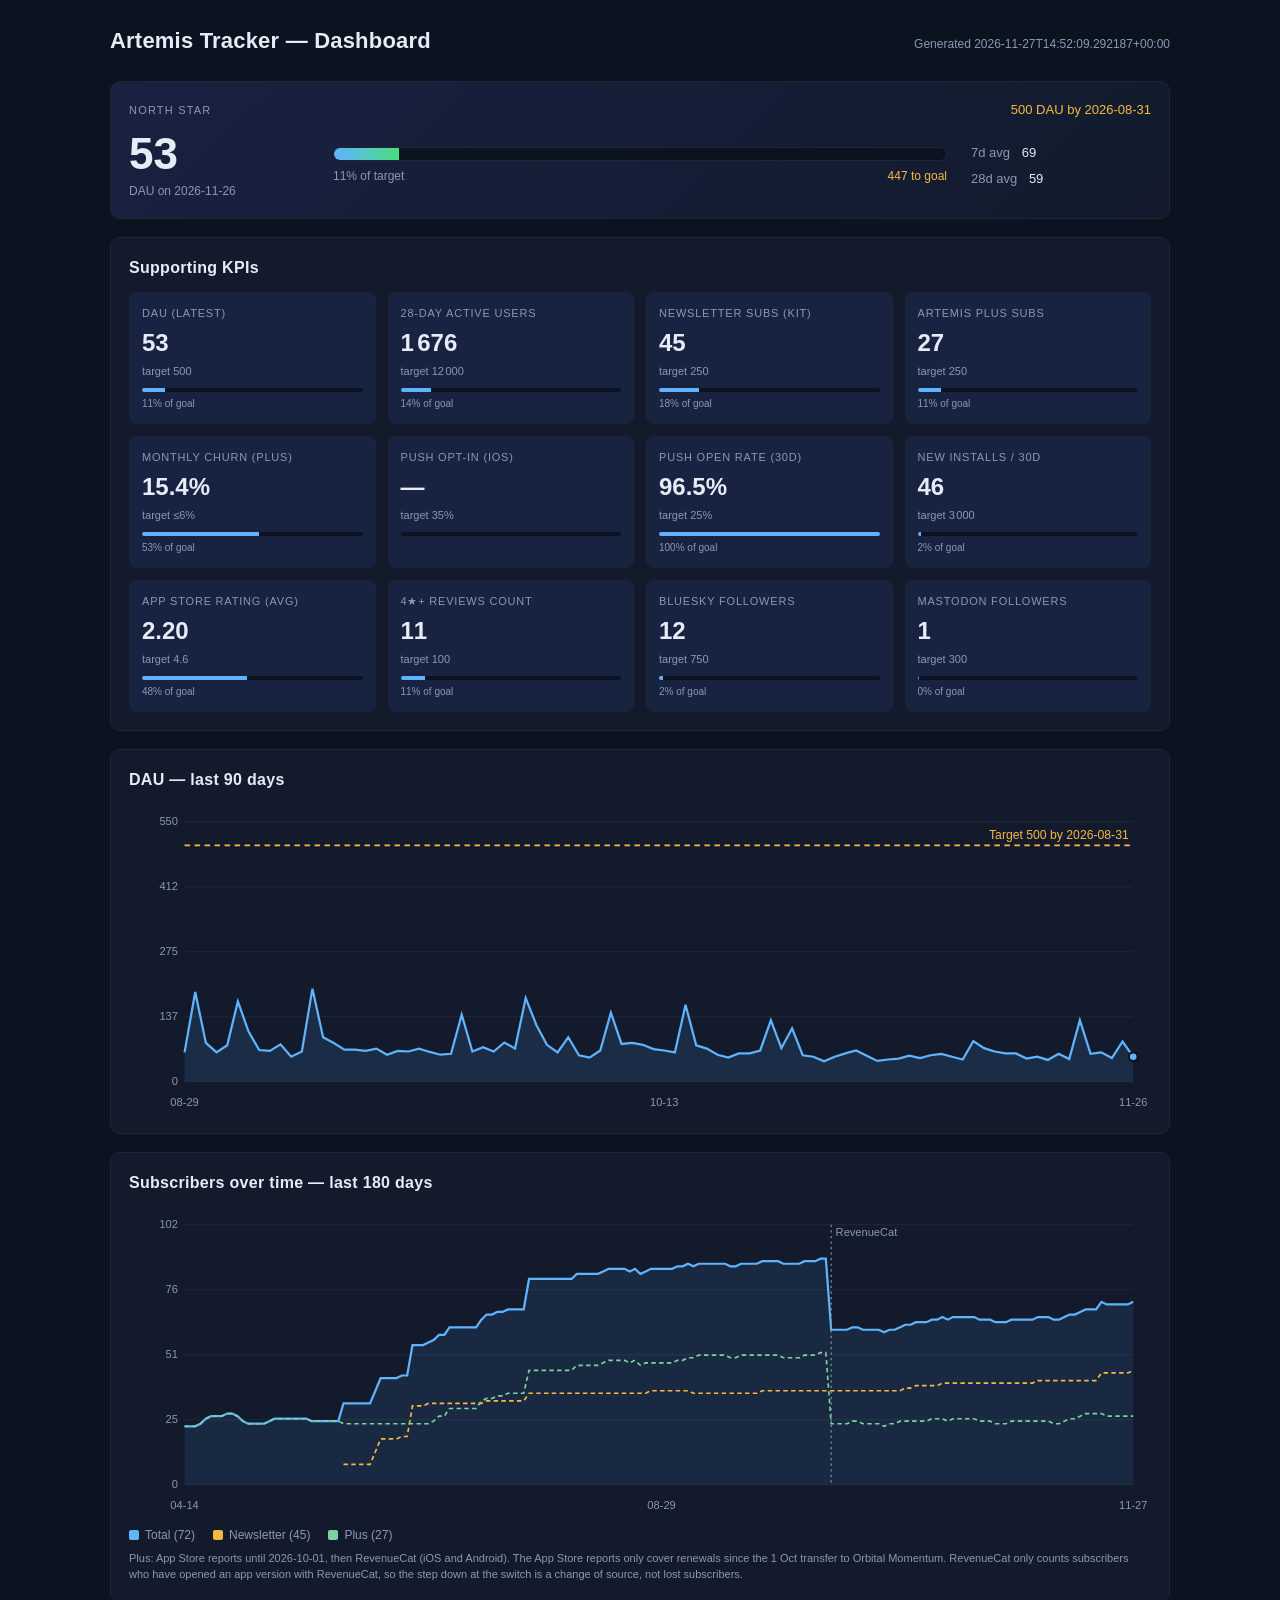
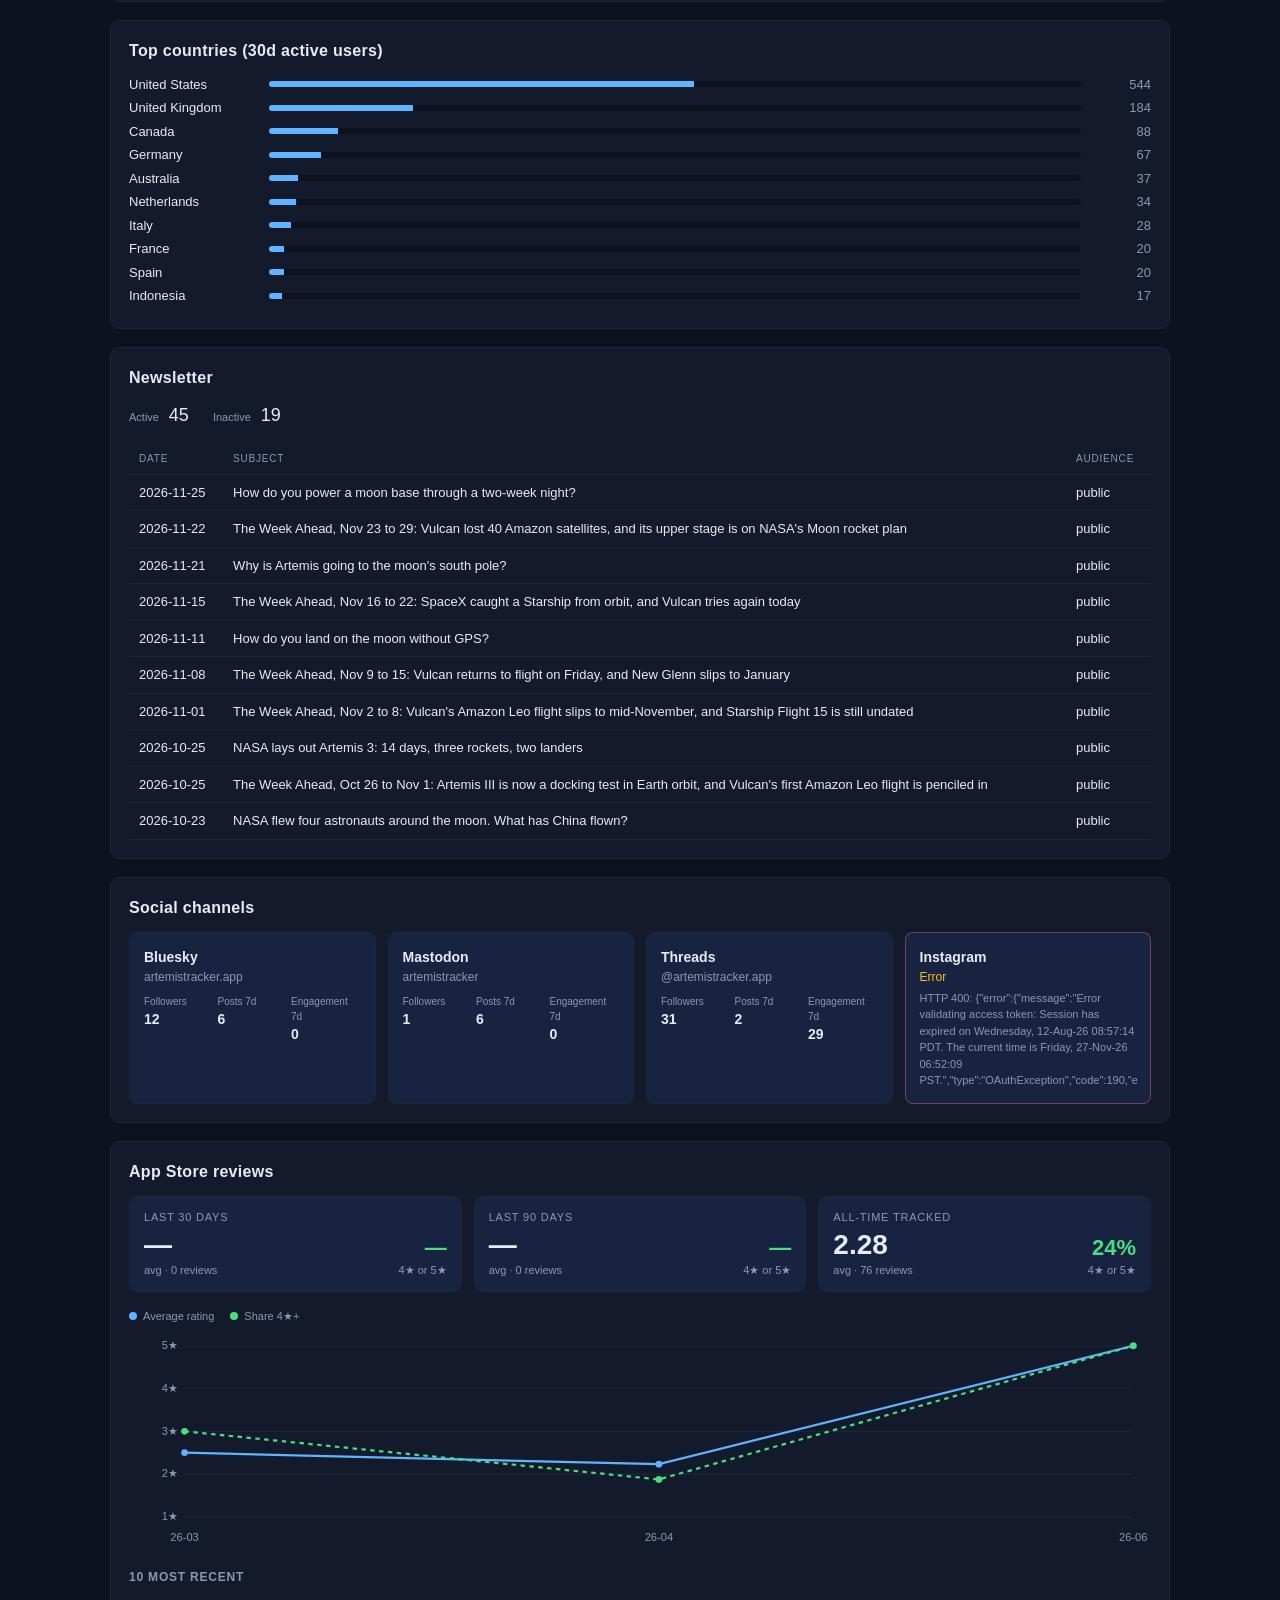
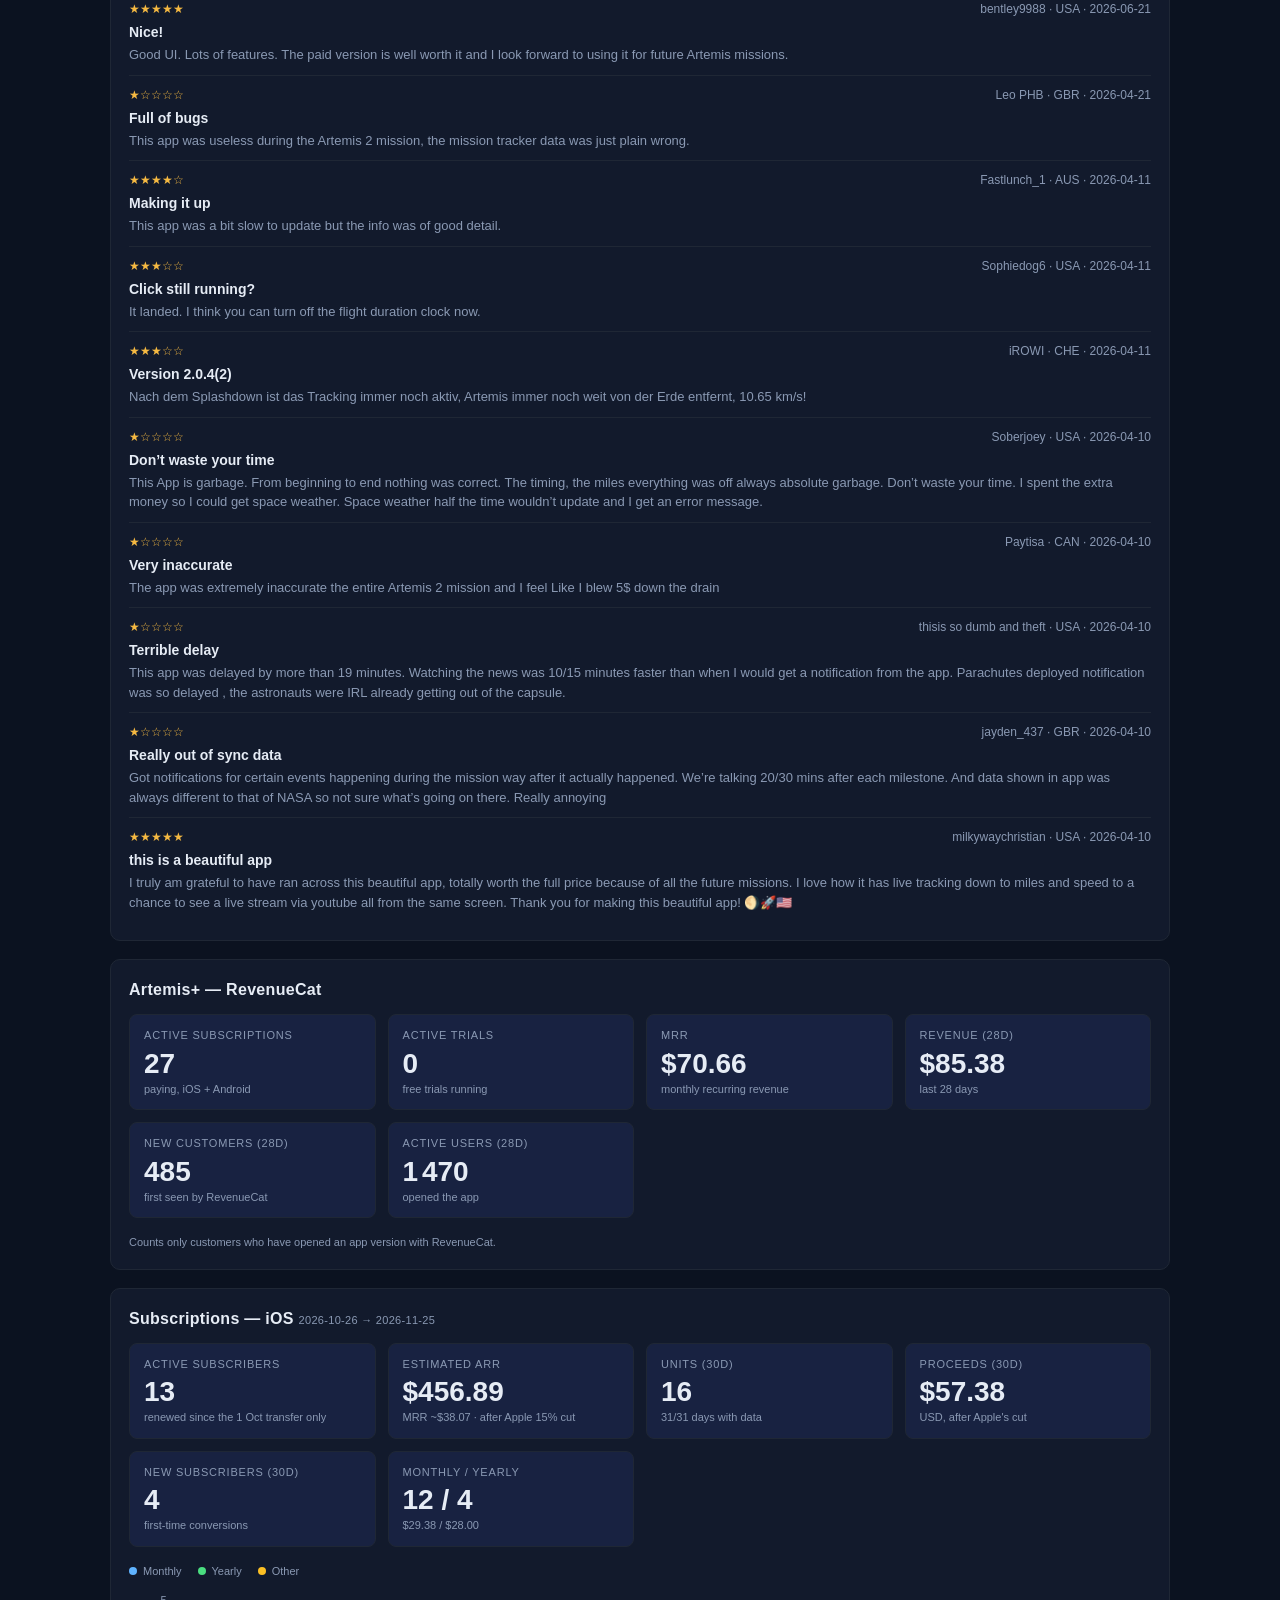
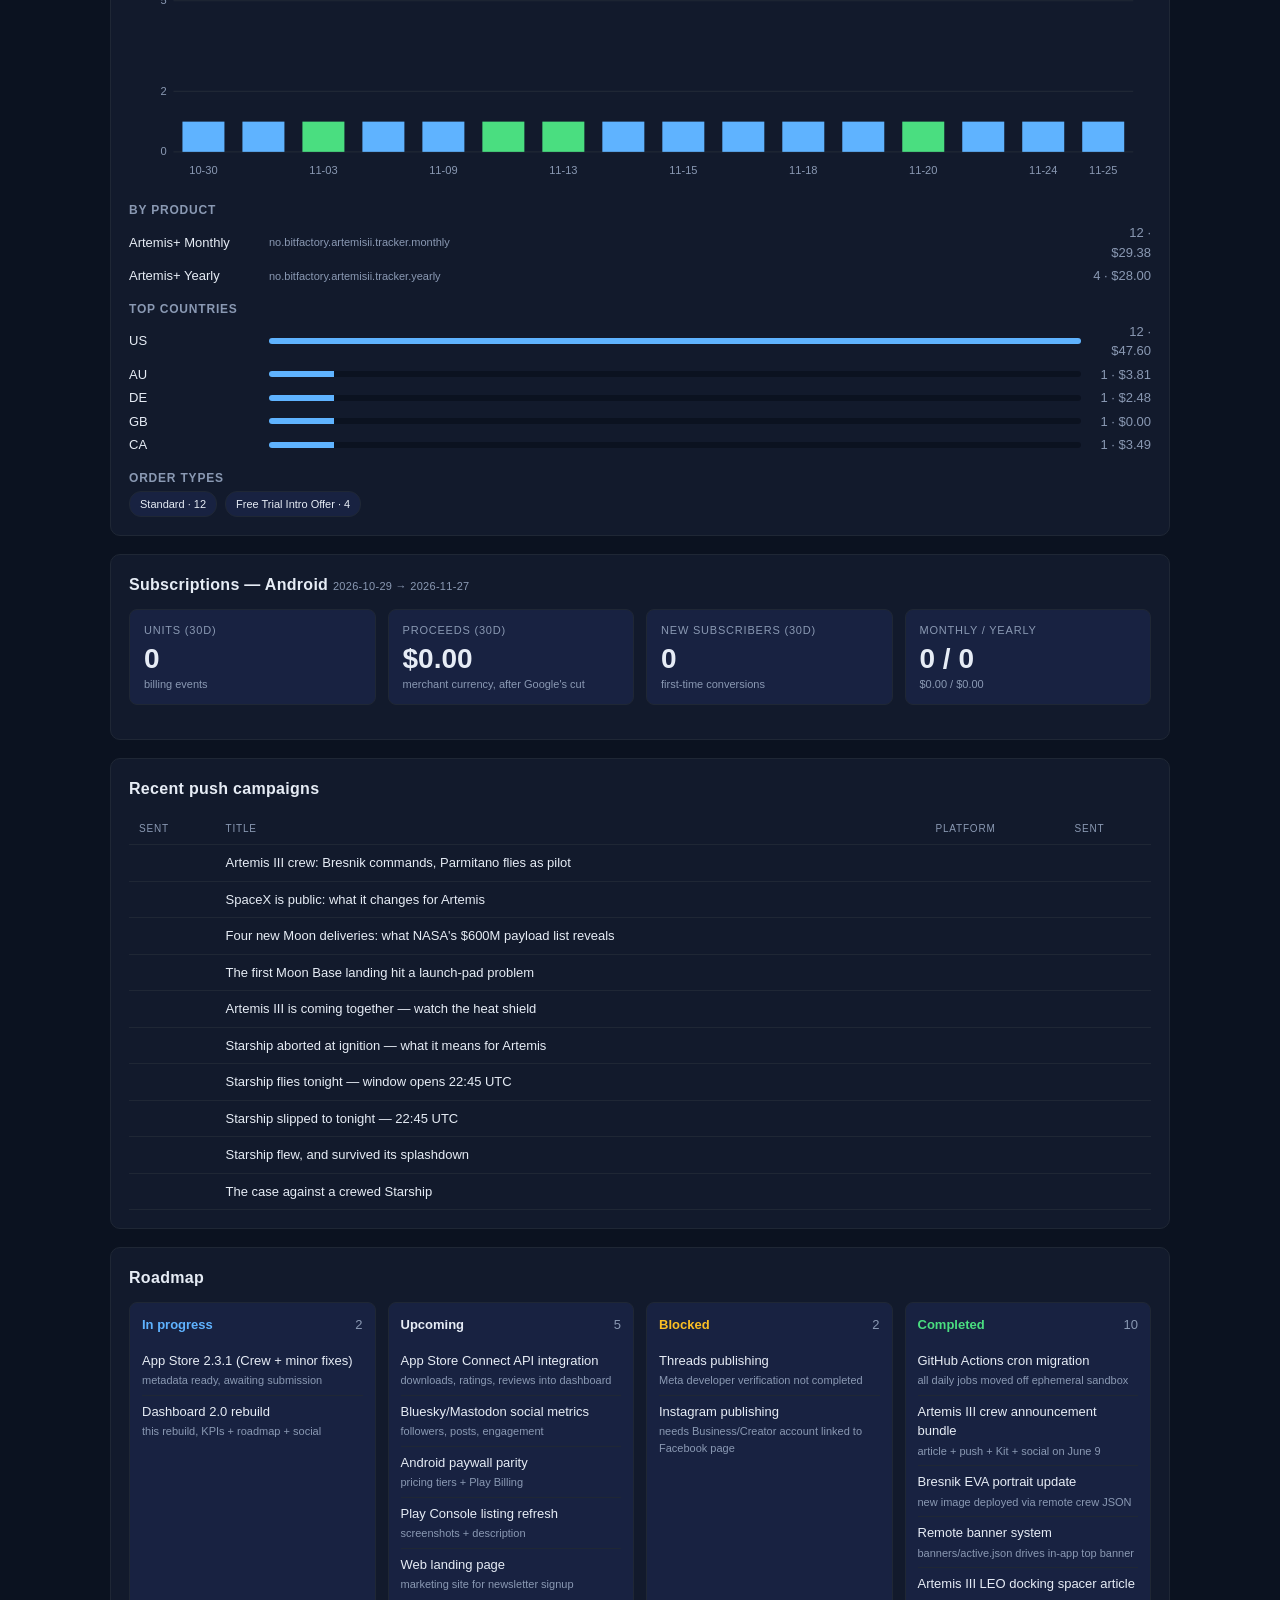
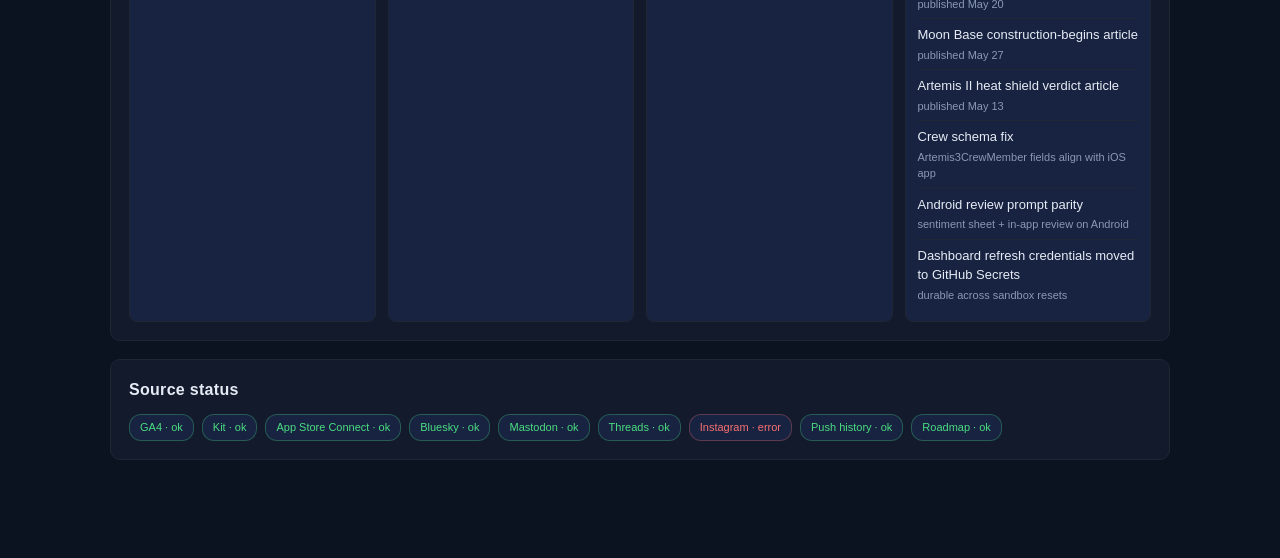
==== commit f5b09bc4: "Dashboard refresh: 2026-11-27T14:52:09Z" ====
--- a/dashboard/index.html
+++ b/dashboard/index.html
@@ -145,7 +145,7 @@
 <main>
   <header class='page'>
     <h1>Artemis Tracker — Dashboard</h1>
-    <div class='gen'>Generated 2026-11-26T14:55:04.451585+00:00</div>
+    <div class='gen'>Generated 2026-11-27T14:52:09.292187+00:00</div>
   </header>
 
   
@@ -156,21 +156,21 @@
   </div>
   <div class='ns-row'>
     <div class='ns-current'>
-      <div class='ns-value'>85</div>
-      <div class='ns-sub'>DAU on 2026-11-25</div>
+      <div class='ns-value'>53</div>
+      <div class='ns-sub'>DAU on 2026-11-26</div>
     </div>
     <div class='ns-progress-wrap'>
       <div class='ns-bar'>
-        <div class='ns-bar-fill' style='width:17.0%'></div>
+        <div class='ns-bar-fill' style='width:10.6%'></div>
         <div class='ns-bar-target' title='Target 500'></div>
       </div>
       <div class='ns-progress-meta'>
-        <span>17% of target</span>
-        <span class='ns-gap'>415 to goal</span>
+        <span>11% of target</span>
+        <span class='ns-gap'>447 to goal</span>
       </div>
     </div>
     <div class='ns-aux'>
-      <div><span class='lbl'>7d avg</span> <span class='val'>70</span></div>
+      <div><span class='lbl'>7d avg</span> <span class='val'>69</span></div>
       <div><span class='lbl'>28d avg</span> <span class='val'>59</span></div>
     </div>
   </div>
@@ -182,10 +182,10 @@
     
   <div class='kpi'>
     <div class='kpi-label'>DAU (latest)</div>
-    <div class='kpi-value'>85</div>
+    <div class='kpi-value'>53</div>
     <div class='kpi-target'>target 500</div>
-    <div class='kpi-bar'><div class='kpi-bar-fill' style='width:17.0%'></div></div>
-    <div class='kpi-pct'>17% of goal</div>
+    <div class='kpi-bar'><div class='kpi-bar-fill' style='width:10.6%'></div></div>
+    <div class='kpi-pct'>11% of goal</div>
   </div>
   <div class='kpi'>
     <div class='kpi-label'>28-day active users</div>
@@ -196,9 +196,9 @@
   </div>
   <div class='kpi'>
     <div class='kpi-label'>Newsletter subs (Kit)</div>
-    <div class='kpi-value'>44</div>
+    <div class='kpi-value'>45</div>
     <div class='kpi-target'>target 250</div>
-    <div class='kpi-bar'><div class='kpi-bar-fill' style='width:17.6%'></div></div>
+    <div class='kpi-bar'><div class='kpi-bar-fill' style='width:18.0%'></div></div>
     <div class='kpi-pct'>18% of goal</div>
   </div>
   <div class='kpi'>
@@ -231,7 +231,7 @@
   </div>
   <div class='kpi'>
     <div class='kpi-label'>New installs / 30d</div>
-    <div class='kpi-value'>45</div>
+    <div class='kpi-value'>46</div>
     <div class='kpi-target'>target 3 000</div>
     <div class='kpi-bar'><div class='kpi-bar-fill' style='width:1.5%'></div></div>
     <div class='kpi-pct'>2% of goal</div>
@@ -271,12 +271,12 @@
   <h2>DAU — last 90 days</h2>
   <svg viewBox='0 0 920 280' xmlns='http://www.w3.org/2000/svg' role='img' aria-label='Daily active users chart'>
     <line x1='50' y1='250.0' x2='904' y2='250.0' stroke='#1f2735' stroke-width='1'/><text x='44' y='253.0' fill='#8a99b3' font-size='10' text-anchor='end'>0</text><line x1='50' y1='191.5' x2='904' y2='191.5' stroke='#1f2735' stroke-width='1'/><text x='44' y='194.5' fill='#8a99b3' font-size='10' text-anchor='end'>137</text><line x1='50' y1='133.0' x2='904' y2='133.0' stroke='#1f2735' stroke-width='1'/><text x='44' y='136.0' fill='#8a99b3' font-size='10' text-anchor='end'>275</text><line x1='50' y1='74.5' x2='904' y2='74.5' stroke='#1f2735' stroke-width='1'/><text x='44' y='77.5' fill='#8a99b3' font-size='10' text-anchor='end'>412</text><line x1='50' y1='16.0' x2='904' y2='16.0' stroke='#1f2735' stroke-width='1'/><text x='44' y='19.0' fill='#8a99b3' font-size='10' text-anchor='end'>550</text>
-    <polygon points='50.0,250.0 50.0,213.4 59.6,223.6 69.2,169.2 78.8,215.1 88.4,223.6 98.0,217.2 107.6,177.7 117.2,204.9 126.8,221.5 136.4,222.3 146.0,216.4 155.6,227.5 165.1,222.8 174.7,166.2 184.3,210.0 193.9,215.1 203.5,221.1 213.1,221.1 222.7,222.3 232.3,220.2 241.9,225.7 251.5,222.3 261.1,222.8 270.7,220.2 280.3,223.2 289.9,225.7 299.5,224.9 309.1,189.6 318.7,222.8 328.3,218.9 337.9,222.8 347.5,214.7 357.1,220.2 366.7,174.7 376.2,198.9 385.8,216.8 395.4,223.6 405.0,210.0 414.6,226.2 424.2,228.3 433.8,221.9 443.4,187.9 453.0,216.0 462.6,215.1 472.2,216.8 481.8,220.6 491.4,221.9 501.0,223.6 510.6,180.7 520.2,217.2 529.8,220.2 539.4,225.7 549.0,228.3 558.6,224.5 568.2,224.5 577.8,221.9 587.3,194.7 596.9,219.8 606.5,201.9 616.1,226.2 625.7,227.5 635.3,231.7 644.9,227.5 654.5,224.5 664.1,221.9 673.7,226.6 683.3,231.3 692.9,230.0 702.5,229.2 712.1,226.6 721.7,228.7 731.3,226.2 740.9,224.9 750.5,227.5 760.1,230.0 769.7,213.4 779.3,219.8 788.9,222.8 798.4,224.5 808.0,224.5 817.6,229.2 827.2,227.5 836.8,230.4 846.4,224.9 856.0,229.6 865.6,194.7 875.2,224.9 884.8,223.6 894.4,228.7 904.0,213.8 904.0,250.0' fill='rgba(95,179,255,0.12)' />
-    <polyline points='50.0,213.4 59.6,223.6 69.2,169.2 78.8,215.1 88.4,223.6 98.0,217.2 107.6,177.7 117.2,204.9 126.8,221.5 136.4,222.3 146.0,216.4 155.6,227.5 165.1,222.8 174.7,166.2 184.3,210.0 193.9,215.1 203.5,221.1 213.1,221.1 222.7,222.3 232.3,220.2 241.9,225.7 251.5,222.3 261.1,222.8 270.7,220.2 280.3,223.2 289.9,225.7 299.5,224.9 309.1,189.6 318.7,222.8 328.3,218.9 337.9,222.8 347.5,214.7 357.1,220.2 366.7,174.7 376.2,198.9 385.8,216.8 395.4,223.6 405.0,210.0 414.6,226.2 424.2,228.3 433.8,221.9 443.4,187.9 453.0,216.0 462.6,215.1 472.2,216.8 481.8,220.6 491.4,221.9 501.0,223.6 510.6,180.7 520.2,217.2 529.8,220.2 539.4,225.7 549.0,228.3 558.6,224.5 568.2,224.5 577.8,221.9 587.3,194.7 596.9,219.8 606.5,201.9 616.1,226.2 625.7,227.5 635.3,231.7 644.9,227.5 654.5,224.5 664.1,221.9 673.7,226.6 683.3,231.3 692.9,230.0 702.5,229.2 712.1,226.6 721.7,228.7 731.3,226.2 740.9,224.9 750.5,227.5 760.1,230.0 769.7,213.4 779.3,219.8 788.9,222.8 798.4,224.5 808.0,224.5 817.6,229.2 827.2,227.5 836.8,230.4 846.4,224.9 856.0,229.6 865.6,194.7 875.2,224.9 884.8,223.6 894.4,228.7 904.0,213.8' fill='none' stroke='#5fb3ff' stroke-width='2'/>
+    <polygon points='50.0,250.0 50.0,223.6 59.6,169.2 69.2,215.1 78.8,223.6 88.4,217.2 98.0,177.7 107.6,204.9 117.2,221.5 126.8,222.3 136.4,216.4 146.0,227.5 155.6,222.8 165.1,166.2 174.7,210.0 184.3,215.1 193.9,221.1 203.5,221.1 213.1,222.3 222.7,220.2 232.3,225.7 241.9,222.3 251.5,222.8 261.1,220.2 270.7,223.2 280.3,225.7 289.9,224.9 299.5,189.6 309.1,222.8 318.7,218.9 328.3,222.8 337.9,214.7 347.5,220.2 357.1,174.7 366.7,198.9 376.2,216.8 385.8,223.6 395.4,210.0 405.0,226.2 414.6,228.3 424.2,221.9 433.8,187.9 443.4,216.0 453.0,215.1 462.6,216.8 472.2,220.6 481.8,221.9 491.4,223.6 501.0,180.7 510.6,217.2 520.2,220.2 529.8,225.7 539.4,228.3 549.0,224.5 558.6,224.5 568.2,221.9 577.8,194.7 587.3,219.8 596.9,201.9 606.5,226.2 616.1,227.5 625.7,231.7 635.3,227.5 644.9,224.5 654.5,221.9 664.1,226.6 673.7,231.3 683.3,230.0 692.9,229.2 702.5,226.6 712.1,228.7 721.7,226.2 731.3,224.9 740.9,227.5 750.5,230.0 760.1,213.4 769.7,219.8 779.3,222.8 788.9,224.5 798.4,224.5 808.0,229.2 817.6,227.5 827.2,230.4 836.8,224.9 846.4,229.6 856.0,194.7 865.6,224.9 875.2,223.6 884.8,228.7 894.4,213.8 904.0,227.5 904.0,250.0' fill='rgba(95,179,255,0.12)' />
+    <polyline points='50.0,223.6 59.6,169.2 69.2,215.1 78.8,223.6 88.4,217.2 98.0,177.7 107.6,204.9 117.2,221.5 126.8,222.3 136.4,216.4 146.0,227.5 155.6,222.8 165.1,166.2 174.7,210.0 184.3,215.1 193.9,221.1 203.5,221.1 213.1,222.3 222.7,220.2 232.3,225.7 241.9,222.3 251.5,222.8 261.1,220.2 270.7,223.2 280.3,225.7 289.9,224.9 299.5,189.6 309.1,222.8 318.7,218.9 328.3,222.8 337.9,214.7 347.5,220.2 357.1,174.7 366.7,198.9 376.2,216.8 385.8,223.6 395.4,210.0 405.0,226.2 414.6,228.3 424.2,221.9 433.8,187.9 443.4,216.0 453.0,215.1 462.6,216.8 472.2,220.6 481.8,221.9 491.4,223.6 501.0,180.7 510.6,217.2 520.2,220.2 529.8,225.7 539.4,228.3 549.0,224.5 558.6,224.5 568.2,221.9 577.8,194.7 587.3,219.8 596.9,201.9 606.5,226.2 616.1,227.5 625.7,231.7 635.3,227.5 644.9,224.5 654.5,221.9 664.1,226.6 673.7,231.3 683.3,230.0 692.9,229.2 702.5,226.6 712.1,228.7 721.7,226.2 731.3,224.9 740.9,227.5 750.5,230.0 760.1,213.4 769.7,219.8 779.3,222.8 788.9,224.5 798.4,224.5 808.0,229.2 817.6,227.5 827.2,230.4 836.8,224.9 846.4,229.6 856.0,194.7 865.6,224.9 875.2,223.6 884.8,228.7 894.4,213.8 904.0,227.5' fill='none' stroke='#5fb3ff' stroke-width='2'/>
     <line x1='50' y1='37.3' x2='904' y2='37.3' stroke='#f5b942' stroke-width='1.5' stroke-dasharray='5,4' />
     <text x='900' y='31.3' fill='#f5b942' font-size='11' text-anchor='end'>Target 500 by 2026-08-31</text>
-    <circle cx='904.0' cy='213.8' r='4' fill='#5fb3ff' stroke='#0b1220' stroke-width='2'/>
-    <text x='50.0' y='272' fill='#8a99b3' font-size='10' text-anchor='middle'>08-28</text><text x='481.8' y='272' fill='#8a99b3' font-size='10' text-anchor='middle'>10-12</text><text x='904.0' y='272' fill='#8a99b3' font-size='10' text-anchor='middle'>11-25</text>
+    <circle cx='904.0' cy='227.5' r='4' fill='#5fb3ff' stroke='#0b1220' stroke-width='2'/>
+    <text x='50.0' y='272' fill='#8a99b3' font-size='10' text-anchor='middle'>08-29</text><text x='481.8' y='272' fill='#8a99b3' font-size='10' text-anchor='middle'>10-13</text><text x='904.0' y='272' fill='#8a99b3' font-size='10' text-anchor='middle'>11-26</text>
   </svg>
 </section>
   
@@ -284,26 +284,26 @@
   <h2>Subscribers over time — last 180 days</h2>
   <svg viewBox='0 0 920 280' xmlns='http://www.w3.org/2000/svg' role='img' aria-label='Accumulated subscribers chart'>
     <line x1='50' y1='250.0' x2='904' y2='250.0' stroke='#1f2735' stroke-width='1'/><text x='44' y='253.0' fill='#8a99b3' font-size='10' text-anchor='end'>0</text><line x1='50' y1='191.5' x2='904' y2='191.5' stroke='#1f2735' stroke-width='1'/><text x='44' y='194.5' fill='#8a99b3' font-size='10' text-anchor='end'>25</text><line x1='50' y1='133.0' x2='904' y2='133.0' stroke='#1f2735' stroke-width='1'/><text x='44' y='136.0' fill='#8a99b3' font-size='10' text-anchor='end'>51</text><line x1='50' y1='74.5' x2='904' y2='74.5' stroke='#1f2735' stroke-width='1'/><text x='44' y='77.5' fill='#8a99b3' font-size='10' text-anchor='end'>76</text><line x1='50' y1='16.0' x2='904' y2='16.0' stroke='#1f2735' stroke-width='1'/><text x='44' y='19.0' fill='#8a99b3' font-size='10' text-anchor='end'>102</text>
-    <polygon points='50.0,250.0 50.0,197.4 54.8,197.4 59.5,197.4 64.3,197.4 69.1,195.1 73.9,190.6 78.6,188.3 83.4,188.3 88.2,188.3 92.9,186.0 97.7,186.0 102.5,188.3 107.3,192.8 112.0,195.1 116.8,195.1 121.6,195.1 126.3,195.1 131.1,192.8 135.9,190.6 140.6,190.6 145.4,190.6 150.2,190.6 155.0,190.6 159.7,190.6 164.5,190.6 169.3,192.8 174.0,192.8 178.8,192.8 183.6,192.8 188.4,192.8 193.1,192.8 197.9,176.8 202.7,176.8 207.4,176.8 212.2,176.8 217.0,176.8 221.8,176.8 226.5,165.4 231.3,154.0 236.1,154.0 240.8,154.0 245.6,154.0 250.4,151.7 255.2,151.7 259.9,124.3 264.7,124.3 269.5,124.3 274.2,122.0 279.0,119.7 283.8,115.1 288.5,115.1 293.3,108.3 298.1,108.3 302.9,108.3 307.6,108.3 312.4,108.3 317.2,108.3 321.9,101.4 326.7,96.8 331.5,96.8 336.3,94.5 341.0,94.5 345.8,92.2 350.6,92.2 355.3,92.2 360.1,92.2 364.9,64.8 369.7,64.8 374.4,64.8 379.2,64.8 384.0,64.8 388.7,64.8 393.5,64.8 398.3,64.8 403.1,64.8 407.8,60.2 412.6,60.2 417.4,60.2 422.1,60.2 426.9,60.2 431.7,58.0 436.4,55.7 441.2,55.7 446.0,55.7 450.8,55.7 455.5,58.0 460.3,55.7 465.1,60.2 469.8,58.0 474.6,55.7 479.4,55.7 484.2,55.7 488.9,55.7 493.7,55.7 498.5,53.4 503.2,53.4 508.0,51.1 512.8,53.4 517.6,51.1 522.3,51.1 527.1,51.1 531.9,51.1 536.6,51.1 541.4,51.1 546.2,53.4 550.9,53.4 555.7,51.1 560.5,51.1 565.3,51.1 570.0,51.1 574.8,48.8 579.6,48.8 584.3,48.8 589.1,48.8 593.9,51.1 598.7,51.1 603.4,51.1 608.2,51.1 613.0,48.8 617.7,48.8 622.5,48.8 627.3,46.5 632.1,46.5 636.8,110.5 641.6,110.5 646.4,110.5 651.1,110.5 655.9,108.3 660.7,108.3 665.5,110.5 670.2,110.5 675.0,110.5 679.8,110.5 684.5,112.8 689.3,110.5 694.1,110.5 698.8,108.3 703.6,106.0 708.4,106.0 713.2,103.7 717.9,103.7 722.7,103.7 727.5,101.4 732.2,101.4 737.0,99.1 741.8,101.4 746.6,99.1 751.3,99.1 756.1,99.1 760.9,99.1 765.6,99.1 770.4,101.4 775.2,101.4 780.0,101.4 784.7,103.7 789.5,103.7 794.3,103.7 799.0,101.4 803.8,101.4 808.6,101.4 813.4,101.4 818.1,101.4 822.9,99.1 827.7,99.1 832.4,99.1 837.2,101.4 842.0,101.4 846.7,99.1 851.5,96.8 856.3,96.8 861.1,94.5 865.8,92.2 870.6,92.2 875.4,92.2 880.1,85.4 884.9,87.7 889.7,87.7 894.5,87.7 899.2,87.7 904.0,87.7 904.0,250.0' fill='rgba(95,179,255,0.10)' />
-    <polyline points='50.0,197.4 54.8,197.4 59.5,197.4 64.3,197.4 69.1,195.1 73.9,190.6 78.6,188.3 83.4,188.3 88.2,188.3 92.9,186.0 97.7,186.0 102.5,188.3 107.3,192.8 112.0,195.1 116.8,195.1 121.6,195.1 126.3,195.1 131.1,192.8 135.9,190.6 140.6,190.6 145.4,190.6 150.2,190.6 155.0,190.6 159.7,190.6 164.5,190.6 169.3,192.8 174.0,192.8 178.8,192.8 183.6,192.8 188.4,192.8 193.1,192.8 197.9,176.8 202.7,176.8 207.4,176.8 212.2,176.8 217.0,176.8 221.8,176.8 226.5,165.4 231.3,154.0 236.1,154.0 240.8,154.0 245.6,154.0 250.4,151.7 255.2,151.7 259.9,124.3 264.7,124.3 269.5,124.3 274.2,122.0 279.0,119.7 283.8,115.1 288.5,115.1 293.3,108.3 298.1,108.3 302.9,108.3 307.6,108.3 312.4,108.3 317.2,108.3 321.9,101.4 326.7,96.8 331.5,96.8 336.3,94.5 341.0,94.5 345.8,92.2 350.6,92.2 355.3,92.2 360.1,92.2 364.9,64.8 369.7,64.8 374.4,64.8 379.2,64.8 384.0,64.8 388.7,64.8 393.5,64.8 398.3,64.8 403.1,64.8 407.8,60.2 412.6,60.2 417.4,60.2 422.1,60.2 426.9,60.2 431.7,58.0 436.4,55.7 441.2,55.7 446.0,55.7 450.8,55.7 455.5,58.0 460.3,55.7 465.1,60.2 469.8,58.0 474.6,55.7 479.4,55.7 484.2,55.7 488.9,55.7 493.7,55.7 498.5,53.4 503.2,53.4 508.0,51.1 512.8,53.4 517.6,51.1 522.3,51.1 527.1,51.1 531.9,51.1 536.6,51.1 541.4,51.1 546.2,53.4 550.9,53.4 555.7,51.1 560.5,51.1 565.3,51.1 570.0,51.1 574.8,48.8 579.6,48.8 584.3,48.8 589.1,48.8 593.9,51.1 598.7,51.1 603.4,51.1 608.2,51.1 613.0,48.8 617.7,48.8 622.5,48.8 627.3,46.5 632.1,46.5 636.8,110.5 641.6,110.5 646.4,110.5 651.1,110.5 655.9,108.3 660.7,108.3 665.5,110.5 670.2,110.5 675.0,110.5 679.8,110.5 684.5,112.8 689.3,110.5 694.1,110.5 698.8,108.3 703.6,106.0 708.4,106.0 713.2,103.7 717.9,103.7 722.7,103.7 727.5,101.4 732.2,101.4 737.0,99.1 741.8,101.4 746.6,99.1 751.3,99.1 756.1,99.1 760.9,99.1 765.6,99.1 770.4,101.4 775.2,101.4 780.0,101.4 784.7,103.7 789.5,103.7 794.3,103.7 799.0,101.4 803.8,101.4 808.6,101.4 813.4,101.4 818.1,101.4 822.9,99.1 827.7,99.1 832.4,99.1 837.2,101.4 842.0,101.4 846.7,99.1 851.5,96.8 856.3,96.8 861.1,94.5 865.8,92.2 870.6,92.2 875.4,92.2 880.1,85.4 884.9,87.7 889.7,87.7 894.5,87.7 899.2,87.7 904.0,87.7' fill='none' stroke='#5fb3ff' stroke-width='2'/>
-    <polyline points='197.9,231.7 202.7,231.7 207.4,231.7 212.2,231.7 217.0,231.7 221.8,231.7 226.5,220.3 231.3,208.8 236.1,208.8 240.8,208.8 245.6,208.8 250.4,206.6 255.2,206.6 259.9,179.1 264.7,179.1 269.5,179.1 274.2,176.8 279.0,176.8 283.8,176.8 288.5,176.8 293.3,176.8 298.1,176.8 302.9,176.8 307.6,176.8 312.4,176.8 317.2,176.8 321.9,176.8 326.7,174.6 331.5,174.6 336.3,174.6 341.0,174.6 345.8,174.6 350.6,174.6 355.3,174.6 360.1,174.6 364.9,167.7 369.7,167.7 374.4,167.7 379.2,167.7 384.0,167.7 388.7,167.7 393.5,167.7 398.3,167.7 403.1,167.7 407.8,167.7 412.6,167.7 417.4,167.7 422.1,167.7 426.9,167.7 431.7,167.7 436.4,167.7 441.2,167.7 446.0,167.7 450.8,167.7 455.5,167.7 460.3,167.7 465.1,167.7 469.8,167.7 474.6,165.4 479.4,165.4 484.2,165.4 488.9,165.4 493.7,165.4 498.5,165.4 503.2,165.4 508.0,165.4 512.8,167.7 517.6,167.7 522.3,167.7 527.1,167.7 531.9,167.7 536.6,167.7 541.4,167.7 546.2,167.7 550.9,167.7 555.7,167.7 560.5,167.7 565.3,167.7 570.0,167.7 574.8,165.4 579.6,165.4 584.3,165.4 589.1,165.4 593.9,165.4 598.7,165.4 603.4,165.4 608.2,165.4 613.0,165.4 617.7,165.4 622.5,165.4 627.3,165.4 632.1,165.4 636.8,165.4 641.6,165.4 646.4,165.4 651.1,165.4 655.9,165.4 660.7,165.4 665.5,165.4 670.2,165.4 675.0,165.4 679.8,165.4 684.5,165.4 689.3,165.4 694.1,165.4 698.8,165.4 703.6,163.1 708.4,163.1 713.2,160.8 717.9,160.8 722.7,160.8 727.5,160.8 732.2,160.8 737.0,158.5 741.8,158.5 746.6,158.5 751.3,158.5 756.1,158.5 760.9,158.5 765.6,158.5 770.4,158.5 775.2,158.5 780.0,158.5 784.7,158.5 789.5,158.5 794.3,158.5 799.0,158.5 803.8,158.5 808.6,158.5 813.4,158.5 818.1,158.5 822.9,156.3 827.7,156.3 832.4,156.3 837.2,156.3 842.0,156.3 846.7,156.3 851.5,156.3 856.3,156.3 861.1,156.3 865.8,156.3 870.6,156.3 875.4,156.3 880.1,149.4 884.9,149.4 889.7,149.4 894.5,149.4 899.2,149.4 904.0,149.4' fill='none' stroke='#f5b942' stroke-width='1.5' stroke-dasharray='4,3'/>
-    <polyline points='50.0,197.4 54.8,197.4 59.5,197.4 64.3,197.4 69.1,195.1 73.9,190.6 78.6,188.3 83.4,188.3 88.2,188.3 92.9,186.0 97.7,186.0 102.5,188.3 107.3,192.8 112.0,195.1 116.8,195.1 121.6,195.1 126.3,195.1 131.1,192.8 135.9,190.6 140.6,190.6 145.4,190.6 150.2,190.6 155.0,190.6 159.7,190.6 164.5,190.6 169.3,192.8 174.0,192.8 178.8,192.8 183.6,192.8 188.4,192.8 193.1,192.8 197.9,195.1 202.7,195.1 207.4,195.1 212.2,195.1 217.0,195.1 221.8,195.1 226.5,195.1 231.3,195.1 236.1,195.1 240.8,195.1 245.6,195.1 250.4,195.1 255.2,195.1 259.9,195.1 264.7,195.1 269.5,195.1 274.2,195.1 279.0,192.8 283.8,188.3 288.5,188.3 293.3,181.4 298.1,181.4 302.9,181.4 307.6,181.4 312.4,181.4 317.2,181.4 321.9,174.6 326.7,172.3 331.5,172.3 336.3,170.0 341.0,170.0 345.8,167.7 350.6,167.7 355.3,167.7 360.1,167.7 364.9,147.1 369.7,147.1 374.4,147.1 379.2,147.1 384.0,147.1 388.7,147.1 393.5,147.1 398.3,147.1 403.1,147.1 407.8,142.5 412.6,142.5 417.4,142.5 422.1,142.5 426.9,142.5 431.7,140.3 436.4,138.0 441.2,138.0 446.0,138.0 450.8,138.0 455.5,140.3 460.3,138.0 465.1,142.5 469.8,140.3 474.6,140.3 479.4,140.3 484.2,140.3 488.9,140.3 493.7,140.3 498.5,138.0 503.2,138.0 508.0,135.7 512.8,135.7 517.6,133.4 522.3,133.4 527.1,133.4 531.9,133.4 536.6,133.4 541.4,133.4 546.2,135.7 550.9,135.7 555.7,133.4 560.5,133.4 565.3,133.4 570.0,133.4 574.8,133.4 579.6,133.4 584.3,133.4 589.1,133.4 593.9,135.7 598.7,135.7 603.4,135.7 608.2,135.7 613.0,133.4 617.7,133.4 622.5,133.4 627.3,131.1 632.1,131.1 636.8,195.1 641.6,195.1 646.4,195.1 651.1,195.1 655.9,192.8 660.7,192.8 665.5,195.1 670.2,195.1 675.0,195.1 679.8,195.1 684.5,197.4 689.3,195.1 694.1,195.1 698.8,192.8 703.6,192.8 708.4,192.8 713.2,192.8 717.9,192.8 722.7,192.8 727.5,190.6 732.2,190.6 737.0,190.6 741.8,192.8 746.6,190.6 751.3,190.6 756.1,190.6 760.9,190.6 765.6,190.6 770.4,192.8 775.2,192.8 780.0,192.8 784.7,195.1 789.5,195.1 794.3,195.1 799.0,192.8 803.8,192.8 808.6,192.8 813.4,192.8 818.1,192.8 822.9,192.8 827.7,192.8 832.4,192.8 837.2,195.1 842.0,195.1 846.7,192.8 851.5,190.6 856.3,190.6 861.1,188.3 865.8,186.0 870.6,186.0 875.4,186.0 880.1,186.0 884.9,188.3 889.7,188.3 894.5,188.3 899.2,188.3 904.0,188.3' fill='none' stroke='#7dd3a0' stroke-width='1.5' stroke-dasharray='4,3'/>
-    <line x1='636.8' y1='16' x2='636.8' y2='250' stroke='#8a99b3' stroke-width='1' stroke-dasharray='2,3'/><text x='640.8' y='26' fill='#8a99b3' font-size='10'>RevenueCat</text>
-    <text x='50.0' y='272' fill='#8a99b3' font-size='10' text-anchor='middle'>04-13</text><text x='479.4' y='272' fill='#8a99b3' font-size='10' text-anchor='middle'>08-28</text><text x='904.0' y='272' fill='#8a99b3' font-size='10' text-anchor='middle'>11-26</text>
+    <polygon points='50.0,250.0 50.0,197.4 54.8,197.4 59.5,197.4 64.3,195.1 69.1,190.6 73.9,188.3 78.6,188.3 83.4,188.3 88.2,186.0 92.9,186.0 97.7,188.3 102.5,192.8 107.3,195.1 112.0,195.1 116.8,195.1 121.6,195.1 126.3,192.8 131.1,190.6 135.9,190.6 140.6,190.6 145.4,190.6 150.2,190.6 155.0,190.6 159.7,190.6 164.5,192.8 169.3,192.8 174.0,192.8 178.8,192.8 183.6,192.8 188.4,192.8 193.1,176.8 197.9,176.8 202.7,176.8 207.4,176.8 212.2,176.8 217.0,176.8 221.8,165.4 226.5,154.0 231.3,154.0 236.1,154.0 240.8,154.0 245.6,151.7 250.4,151.7 255.2,124.3 259.9,124.3 264.7,124.3 269.5,122.0 274.2,119.7 279.0,115.1 283.8,115.1 288.5,108.3 293.3,108.3 298.1,108.3 302.9,108.3 307.6,108.3 312.4,108.3 317.2,101.4 321.9,96.8 326.7,96.8 331.5,94.5 336.3,94.5 341.0,92.2 345.8,92.2 350.6,92.2 355.3,92.2 360.1,64.8 364.9,64.8 369.7,64.8 374.4,64.8 379.2,64.8 384.0,64.8 388.7,64.8 393.5,64.8 398.3,64.8 403.1,60.2 407.8,60.2 412.6,60.2 417.4,60.2 422.1,60.2 426.9,58.0 431.7,55.7 436.4,55.7 441.2,55.7 446.0,55.7 450.8,58.0 455.5,55.7 460.3,60.2 465.1,58.0 469.8,55.7 474.6,55.7 479.4,55.7 484.2,55.7 488.9,55.7 493.7,53.4 498.5,53.4 503.2,51.1 508.0,53.4 512.8,51.1 517.6,51.1 522.3,51.1 527.1,51.1 531.9,51.1 536.6,51.1 541.4,53.4 546.2,53.4 550.9,51.1 555.7,51.1 560.5,51.1 565.3,51.1 570.0,48.8 574.8,48.8 579.6,48.8 584.3,48.8 589.1,51.1 593.9,51.1 598.7,51.1 603.4,51.1 608.2,48.8 613.0,48.8 617.7,48.8 622.5,46.5 627.3,46.5 632.1,110.5 636.8,110.5 641.6,110.5 646.4,110.5 651.1,108.3 655.9,108.3 660.7,110.5 665.5,110.5 670.2,110.5 675.0,110.5 679.8,112.8 684.5,110.5 689.3,110.5 694.1,108.3 698.8,106.0 703.6,106.0 708.4,103.7 713.2,103.7 717.9,103.7 722.7,101.4 727.5,101.4 732.2,99.1 737.0,101.4 741.8,99.1 746.6,99.1 751.3,99.1 756.1,99.1 760.9,99.1 765.6,101.4 770.4,101.4 775.2,101.4 780.0,103.7 784.7,103.7 789.5,103.7 794.3,101.4 799.0,101.4 803.8,101.4 808.6,101.4 813.4,101.4 818.1,99.1 822.9,99.1 827.7,99.1 832.4,101.4 837.2,101.4 842.0,99.1 846.7,96.8 851.5,96.8 856.3,94.5 861.1,92.2 865.8,92.2 870.6,92.2 875.4,85.4 880.1,87.7 884.9,87.7 889.7,87.7 894.5,87.7 899.2,87.7 904.0,85.4 904.0,250.0' fill='rgba(95,179,255,0.10)' />
+    <polyline points='50.0,197.4 54.8,197.4 59.5,197.4 64.3,195.1 69.1,190.6 73.9,188.3 78.6,188.3 83.4,188.3 88.2,186.0 92.9,186.0 97.7,188.3 102.5,192.8 107.3,195.1 112.0,195.1 116.8,195.1 121.6,195.1 126.3,192.8 131.1,190.6 135.9,190.6 140.6,190.6 145.4,190.6 150.2,190.6 155.0,190.6 159.7,190.6 164.5,192.8 169.3,192.8 174.0,192.8 178.8,192.8 183.6,192.8 188.4,192.8 193.1,176.8 197.9,176.8 202.7,176.8 207.4,176.8 212.2,176.8 217.0,176.8 221.8,165.4 226.5,154.0 231.3,154.0 236.1,154.0 240.8,154.0 245.6,151.7 250.4,151.7 255.2,124.3 259.9,124.3 264.7,124.3 269.5,122.0 274.2,119.7 279.0,115.1 283.8,115.1 288.5,108.3 293.3,108.3 298.1,108.3 302.9,108.3 307.6,108.3 312.4,108.3 317.2,101.4 321.9,96.8 326.7,96.8 331.5,94.5 336.3,94.5 341.0,92.2 345.8,92.2 350.6,92.2 355.3,92.2 360.1,64.8 364.9,64.8 369.7,64.8 374.4,64.8 379.2,64.8 384.0,64.8 388.7,64.8 393.5,64.8 398.3,64.8 403.1,60.2 407.8,60.2 412.6,60.2 417.4,60.2 422.1,60.2 426.9,58.0 431.7,55.7 436.4,55.7 441.2,55.7 446.0,55.7 450.8,58.0 455.5,55.7 460.3,60.2 465.1,58.0 469.8,55.7 474.6,55.7 479.4,55.7 484.2,55.7 488.9,55.7 493.7,53.4 498.5,53.4 503.2,51.1 508.0,53.4 512.8,51.1 517.6,51.1 522.3,51.1 527.1,51.1 531.9,51.1 536.6,51.1 541.4,53.4 546.2,53.4 550.9,51.1 555.7,51.1 560.5,51.1 565.3,51.1 570.0,48.8 574.8,48.8 579.6,48.8 584.3,48.8 589.1,51.1 593.9,51.1 598.7,51.1 603.4,51.1 608.2,48.8 613.0,48.8 617.7,48.8 622.5,46.5 627.3,46.5 632.1,110.5 636.8,110.5 641.6,110.5 646.4,110.5 651.1,108.3 655.9,108.3 660.7,110.5 665.5,110.5 670.2,110.5 675.0,110.5 679.8,112.8 684.5,110.5 689.3,110.5 694.1,108.3 698.8,106.0 703.6,106.0 708.4,103.7 713.2,103.7 717.9,103.7 722.7,101.4 727.5,101.4 732.2,99.1 737.0,101.4 741.8,99.1 746.6,99.1 751.3,99.1 756.1,99.1 760.9,99.1 765.6,101.4 770.4,101.4 775.2,101.4 780.0,103.7 784.7,103.7 789.5,103.7 794.3,101.4 799.0,101.4 803.8,101.4 808.6,101.4 813.4,101.4 818.1,99.1 822.9,99.1 827.7,99.1 832.4,101.4 837.2,101.4 842.0,99.1 846.7,96.8 851.5,96.8 856.3,94.5 861.1,92.2 865.8,92.2 870.6,92.2 875.4,85.4 880.1,87.7 884.9,87.7 889.7,87.7 894.5,87.7 899.2,87.7 904.0,85.4' fill='none' stroke='#5fb3ff' stroke-width='2'/>
+    <polyline points='193.1,231.7 197.9,231.7 202.7,231.7 207.4,231.7 212.2,231.7 217.0,231.7 221.8,220.3 226.5,208.8 231.3,208.8 236.1,208.8 240.8,208.8 245.6,206.6 250.4,206.6 255.2,179.1 259.9,179.1 264.7,179.1 269.5,176.8 274.2,176.8 279.0,176.8 283.8,176.8 288.5,176.8 293.3,176.8 298.1,176.8 302.9,176.8 307.6,176.8 312.4,176.8 317.2,176.8 321.9,174.6 326.7,174.6 331.5,174.6 336.3,174.6 341.0,174.6 345.8,174.6 350.6,174.6 355.3,174.6 360.1,167.7 364.9,167.7 369.7,167.7 374.4,167.7 379.2,167.7 384.0,167.7 388.7,167.7 393.5,167.7 398.3,167.7 403.1,167.7 407.8,167.7 412.6,167.7 417.4,167.7 422.1,167.7 426.9,167.7 431.7,167.7 436.4,167.7 441.2,167.7 446.0,167.7 450.8,167.7 455.5,167.7 460.3,167.7 465.1,167.7 469.8,165.4 474.6,165.4 479.4,165.4 484.2,165.4 488.9,165.4 493.7,165.4 498.5,165.4 503.2,165.4 508.0,167.7 512.8,167.7 517.6,167.7 522.3,167.7 527.1,167.7 531.9,167.7 536.6,167.7 541.4,167.7 546.2,167.7 550.9,167.7 555.7,167.7 560.5,167.7 565.3,167.7 570.0,165.4 574.8,165.4 579.6,165.4 584.3,165.4 589.1,165.4 593.9,165.4 598.7,165.4 603.4,165.4 608.2,165.4 613.0,165.4 617.7,165.4 622.5,165.4 627.3,165.4 632.1,165.4 636.8,165.4 641.6,165.4 646.4,165.4 651.1,165.4 655.9,165.4 660.7,165.4 665.5,165.4 670.2,165.4 675.0,165.4 679.8,165.4 684.5,165.4 689.3,165.4 694.1,165.4 698.8,163.1 703.6,163.1 708.4,160.8 713.2,160.8 717.9,160.8 722.7,160.8 727.5,160.8 732.2,158.5 737.0,158.5 741.8,158.5 746.6,158.5 751.3,158.5 756.1,158.5 760.9,158.5 765.6,158.5 770.4,158.5 775.2,158.5 780.0,158.5 784.7,158.5 789.5,158.5 794.3,158.5 799.0,158.5 803.8,158.5 808.6,158.5 813.4,158.5 818.1,156.3 822.9,156.3 827.7,156.3 832.4,156.3 837.2,156.3 842.0,156.3 846.7,156.3 851.5,156.3 856.3,156.3 861.1,156.3 865.8,156.3 870.6,156.3 875.4,149.4 880.1,149.4 884.9,149.4 889.7,149.4 894.5,149.4 899.2,149.4 904.0,147.1' fill='none' stroke='#f5b942' stroke-width='1.5' stroke-dasharray='4,3'/>
+    <polyline points='50.0,197.4 54.8,197.4 59.5,197.4 64.3,195.1 69.1,190.6 73.9,188.3 78.6,188.3 83.4,188.3 88.2,186.0 92.9,186.0 97.7,188.3 102.5,192.8 107.3,195.1 112.0,195.1 116.8,195.1 121.6,195.1 126.3,192.8 131.1,190.6 135.9,190.6 140.6,190.6 145.4,190.6 150.2,190.6 155.0,190.6 159.7,190.6 164.5,192.8 169.3,192.8 174.0,192.8 178.8,192.8 183.6,192.8 188.4,192.8 193.1,195.1 197.9,195.1 202.7,195.1 207.4,195.1 212.2,195.1 217.0,195.1 221.8,195.1 226.5,195.1 231.3,195.1 236.1,195.1 240.8,195.1 245.6,195.1 250.4,195.1 255.2,195.1 259.9,195.1 264.7,195.1 269.5,195.1 274.2,192.8 279.0,188.3 283.8,188.3 288.5,181.4 293.3,181.4 298.1,181.4 302.9,181.4 307.6,181.4 312.4,181.4 317.2,174.6 321.9,172.3 326.7,172.3 331.5,170.0 336.3,170.0 341.0,167.7 345.8,167.7 350.6,167.7 355.3,167.7 360.1,147.1 364.9,147.1 369.7,147.1 374.4,147.1 379.2,147.1 384.0,147.1 388.7,147.1 393.5,147.1 398.3,147.1 403.1,142.5 407.8,142.5 412.6,142.5 417.4,142.5 422.1,142.5 426.9,140.3 431.7,138.0 436.4,138.0 441.2,138.0 446.0,138.0 450.8,140.3 455.5,138.0 460.3,142.5 465.1,140.3 469.8,140.3 474.6,140.3 479.4,140.3 484.2,140.3 488.9,140.3 493.7,138.0 498.5,138.0 503.2,135.7 508.0,135.7 512.8,133.4 517.6,133.4 522.3,133.4 527.1,133.4 531.9,133.4 536.6,133.4 541.4,135.7 546.2,135.7 550.9,133.4 555.7,133.4 560.5,133.4 565.3,133.4 570.0,133.4 574.8,133.4 579.6,133.4 584.3,133.4 589.1,135.7 593.9,135.7 598.7,135.7 603.4,135.7 608.2,133.4 613.0,133.4 617.7,133.4 622.5,131.1 627.3,131.1 632.1,195.1 636.8,195.1 641.6,195.1 646.4,195.1 651.1,192.8 655.9,192.8 660.7,195.1 665.5,195.1 670.2,195.1 675.0,195.1 679.8,197.4 684.5,195.1 689.3,195.1 694.1,192.8 698.8,192.8 703.6,192.8 708.4,192.8 713.2,192.8 717.9,192.8 722.7,190.6 727.5,190.6 732.2,190.6 737.0,192.8 741.8,190.6 746.6,190.6 751.3,190.6 756.1,190.6 760.9,190.6 765.6,192.8 770.4,192.8 775.2,192.8 780.0,195.1 784.7,195.1 789.5,195.1 794.3,192.8 799.0,192.8 803.8,192.8 808.6,192.8 813.4,192.8 818.1,192.8 822.9,192.8 827.7,192.8 832.4,195.1 837.2,195.1 842.0,192.8 846.7,190.6 851.5,190.6 856.3,188.3 861.1,186.0 865.8,186.0 870.6,186.0 875.4,186.0 880.1,188.3 884.9,188.3 889.7,188.3 894.5,188.3 899.2,188.3 904.0,188.3' fill='none' stroke='#7dd3a0' stroke-width='1.5' stroke-dasharray='4,3'/>
+    <line x1='632.1' y1='16' x2='632.1' y2='250' stroke='#8a99b3' stroke-width='1' stroke-dasharray='2,3'/><text x='636.1' y='26' fill='#8a99b3' font-size='10'>RevenueCat</text>
+    <text x='50.0' y='272' fill='#8a99b3' font-size='10' text-anchor='middle'>04-14</text><text x='479.4' y='272' fill='#8a99b3' font-size='10' text-anchor='middle'>08-29</text><text x='904.0' y='272' fill='#8a99b3' font-size='10' text-anchor='middle'>11-27</text>
   </svg>
-  <div class='legend' style='display:flex;gap:18px;flex-wrap:wrap;font-size:12px;color:#8a99b3;margin-top:8px;'><span><span style='display:inline-block;width:10px;height:10px;background:#5fb3ff;border-radius:2px;vertical-align:middle;margin-right:6px;'></span>Total (71)</span><span><span style='display:inline-block;width:10px;height:10px;background:#f5b942;border-radius:2px;vertical-align:middle;margin-right:6px;'></span>Newsletter (44)</span><span><span style='display:inline-block;width:10px;height:10px;background:#7dd3a0;border-radius:2px;vertical-align:middle;margin-right:6px;'></span>Plus (27)</span></div>
+  <div class='legend' style='display:flex;gap:18px;flex-wrap:wrap;font-size:12px;color:#8a99b3;margin-top:8px;'><span><span style='display:inline-block;width:10px;height:10px;background:#5fb3ff;border-radius:2px;vertical-align:middle;margin-right:6px;'></span>Total (72)</span><span><span style='display:inline-block;width:10px;height:10px;background:#f5b942;border-radius:2px;vertical-align:middle;margin-right:6px;'></span>Newsletter (45)</span><span><span style='display:inline-block;width:10px;height:10px;background:#7dd3a0;border-radius:2px;vertical-align:middle;margin-right:6px;'></span>Plus (27)</span></div>
   <div style='font-size:11px;color:#8a99b3;margin-top:6px;'>Plus: App Store reports until 2026-10-01, then RevenueCat (iOS and Android). The App Store reports only cover renewals since the 1 Oct transfer to Orbital Momentum. RevenueCat only counts subscribers who have opened an app version with RevenueCat, so the step down at the switch is a change of source, not lost subscribers.</div>
 </section>
   
 <section>
   <h2>Top countries (30d active users)</h2>
-  <div class='ctry-list'><div class='ctry-row'><span class='ctry-name'>United States</span><div class='ctry-bar'><div class='ctry-fill' style='width:51.8%'></div></div><span class='ctry-val'>540</span></div><div class='ctry-row'><span class='ctry-name'>United Kingdom</span><div class='ctry-bar'><div class='ctry-fill' style='width:17.9%'></div></div><span class='ctry-val'>187</span></div><div class='ctry-row'><span class='ctry-name'>Canada</span><div class='ctry-bar'><div class='ctry-fill' style='width:8.5%'></div></div><span class='ctry-val'>89</span></div><div class='ctry-row'><span class='ctry-name'>Germany</span><div class='ctry-bar'><div class='ctry-fill' style='width:6.7%'></div></div><span class='ctry-val'>70</span></div><div class='ctry-row'><span class='ctry-name'>Australia</span><div class='ctry-bar'><div class='ctry-fill' style='width:3.6%'></div></div><span class='ctry-val'>38</span></div><div class='ctry-row'><span class='ctry-name'>Netherlands</span><div class='ctry-bar'><div class='ctry-fill' style='width:3.2%'></div></div><span class='ctry-val'>33</span></div><div class='ctry-row'><span class='ctry-name'>Italy</span><div class='ctry-bar'><div class='ctry-fill' style='width:2.8%'></div></div><span class='ctry-val'>29</span></div><div class='ctry-row'><span class='ctry-name'>France</span><div class='ctry-bar'><div class='ctry-fill' style='width:2.0%'></div></div><span class='ctry-val'>21</span></div><div class='ctry-row'><span class='ctry-name'>Spain</span><div class='ctry-bar'><div class='ctry-fill' style='width:1.9%'></div></div><span class='ctry-val'>20</span></div><div class='ctry-row'><span class='ctry-name'>Indonesia</span><div class='ctry-bar'><div class='ctry-fill' style='width:1.5%'></div></div><span class='ctry-val'>16</span></div></div>
+  <div class='ctry-list'><div class='ctry-row'><span class='ctry-name'>United States</span><div class='ctry-bar'><div class='ctry-fill' style='width:52.4%'></div></div><span class='ctry-val'>544</span></div><div class='ctry-row'><span class='ctry-name'>United Kingdom</span><div class='ctry-bar'><div class='ctry-fill' style='width:17.7%'></div></div><span class='ctry-val'>184</span></div><div class='ctry-row'><span class='ctry-name'>Canada</span><div class='ctry-bar'><div class='ctry-fill' style='width:8.5%'></div></div><span class='ctry-val'>88</span></div><div class='ctry-row'><span class='ctry-name'>Germany</span><div class='ctry-bar'><div class='ctry-fill' style='width:6.4%'></div></div><span class='ctry-val'>67</span></div><div class='ctry-row'><span class='ctry-name'>Australia</span><div class='ctry-bar'><div class='ctry-fill' style='width:3.6%'></div></div><span class='ctry-val'>37</span></div><div class='ctry-row'><span class='ctry-name'>Netherlands</span><div class='ctry-bar'><div class='ctry-fill' style='width:3.3%'></div></div><span class='ctry-val'>34</span></div><div class='ctry-row'><span class='ctry-name'>Italy</span><div class='ctry-bar'><div class='ctry-fill' style='width:2.7%'></div></div><span class='ctry-val'>28</span></div><div class='ctry-row'><span class='ctry-name'>France</span><div class='ctry-bar'><div class='ctry-fill' style='width:1.9%'></div></div><span class='ctry-val'>20</span></div><div class='ctry-row'><span class='ctry-name'>Spain</span><div class='ctry-bar'><div class='ctry-fill' style='width:1.9%'></div></div><span class='ctry-val'>20</span></div><div class='ctry-row'><span class='ctry-name'>Indonesia</span><div class='ctry-bar'><div class='ctry-fill' style='width:1.6%'></div></div><span class='ctry-val'>17</span></div></div>
 </section>
   
 <section>
   <h2>Newsletter</h2>
   <div class='kit-stats'>
-    <div><span class='lbl'>Active</span> <span class='val'>44</span></div>
+    <div><span class='lbl'>Active</span> <span class='val'>45</span></div>
     <div><span class='lbl'>Inactive</span> <span class='val'>19</span></div>
   </div>
   <table class='tbl'><thead><tr><th>Date</th><th>Subject</th><th>Audience</th></tr></thead><tbody><tr><td>2026-11-25</td><td>How do you power a moon base through a two-week night?</td><td>public</td></tr><tr><td>2026-11-22</td><td>The Week Ahead, Nov 23 to 29: Vulcan lost 40 Amazon satellites, and its upper stage is on NASA&#x27;s Moon rocket plan</td><td>public</td></tr><tr><td>2026-11-21</td><td>Why is Artemis going to the moon&#x27;s south pole?</td><td>public</td></tr><tr><td>2026-11-15</td><td>The Week Ahead, Nov 16 to 22: SpaceX caught a Starship from orbit, and Vulcan tries again today</td><td>public</td></tr><tr><td>2026-11-11</td><td>How do you land on the moon without GPS?</td><td>public</td></tr><tr><td>2026-11-08</td><td>The Week Ahead, Nov 9 to 15: Vulcan returns to flight on Friday, and New Glenn slips to January</td><td>public</td></tr><tr><td>2026-11-01</td><td>The Week Ahead, Nov 2 to 8: Vulcan&#x27;s Amazon Leo flight slips to mid-November, and Starship Flight 15 is still undated</td><td>public</td></tr><tr><td>2026-10-25</td><td>NASA lays out Artemis 3: 14 days, three rockets, two landers</td><td>public</td></tr><tr><td>2026-10-25</td><td>The Week Ahead, Oct 26 to Nov 1: Artemis III is now a docking test in Earth orbit, and Vulcan&#x27;s first Amazon Leo flight is penciled in</td><td>public</td></tr><tr><td>2026-10-23</td><td>NASA flew four astronauts around the moon. What has China flown?</td><td>public</td></tr></tbody></table>
@@ -346,7 +346,7 @@
   <div class='social-card err'>
     <div class='social-name'>Instagram</div>
     <div class='social-blocked'>Error</div>
-    <div class='social-reason'>HTTP 400: {&quot;error&quot;:{&quot;message&quot;:&quot;Error validating access token: Session has expired on Wednesday, 12-Aug-26 08:57:14 PDT. The current time is Thursday, 26-Nov-26 06:55:04 PST.&quot;,&quot;type&quot;:&quot;OAuthException&quot;,&quot;code&quot;:190,</div>
+    <div class='social-reason'>HTTP 400: {&quot;error&quot;:{&quot;message&quot;:&quot;Error validating access token: Session has expired on Wednesday, 12-Aug-26 08:57:14 PDT. The current time is Friday, 27-Nov-26 06:52:09 PST.&quot;,&quot;type&quot;:&quot;OAuthException&quot;,&quot;code&quot;:190,&quot;e</div>
   </div>
   </div>
 </section>
@@ -459,7 +459,7 @@
     <div class='asc-stat-label'>New customers (28d)</div>
     <div class='asc-stat-row'>
       <div class='asc-stat-main'>
-        <div class='asc-stat-val'>482</div>
+        <div class='asc-stat-val'>485</div>
         <div class='asc-stat-sub'>first seen by RevenueCat</div>
       </div>
     </div>
@@ -468,7 +468,7 @@
     <div class='asc-stat-label'>Active users (28d)</div>
     <div class='asc-stat-row'>
       <div class='asc-stat-main'>
-        <div class='asc-stat-val'>1 485</div>
+        <div class='asc-stat-val'>1 470</div>
         <div class='asc-stat-sub'>opened the app</div>
       </div>
     </div>
@@ -478,7 +478,7 @@
 </section>
   
 <section>
-  <h2>Subscriptions — iOS <span class='asc-stat-sub' style='font-weight:normal'>2026-10-25 → 2026-11-24</span></h2>
+  <h2>Subscriptions — iOS <span class='asc-stat-sub' style='font-weight:normal'>2026-10-26 → 2026-11-25</span></h2>
   <div class='asc-stat-grid'>
     
   <div class='asc-stat-card'>
@@ -545,8 +545,8 @@
     </div>
     <svg viewBox='0 0 920 180' xmlns='http://www.w3.org/2000/svg' role='img'>
       <line x1='40' y1='152.0' x2='904' y2='152.0' stroke='#1f2735' stroke-width='1'/><text x='34' y='155.0' fill='#8a99b3' font-size='10' text-anchor='end'>0</text><line x1='40' y1='97.6' x2='904' y2='97.6' stroke='#1f2735' stroke-width='1'/><text x='34' y='100.6' fill='#8a99b3' font-size='10' text-anchor='end'>2</text><line x1='40' y1='16.0' x2='904' y2='16.0' stroke='#1f2735' stroke-width='1'/><text x='34' y='19.0' fill='#8a99b3' font-size='10' text-anchor='end'>5</text>
-      <rect x='48.1' y='124.8' width='37.8' height='27.2' fill='#5fb3ff'><title>2026-10-25: M 1, Y 0, other 0</title></rect><rect x='102.1' y='124.8' width='37.8' height='27.2' fill='#5fb3ff'><title>2026-10-30: M 1, Y 0, other 0</title></rect><rect x='156.1' y='124.8' width='37.8' height='27.2' fill='#5fb3ff'><title>2026-11-02: M 1, Y 0, other 0</title></rect><rect x='210.1' y='124.8' width='37.8' height='27.2' fill='#4ade80'><title>2026-11-03: M 0, Y 1, other 0</title></rect><rect x='264.1' y='124.8' width='37.8' height='27.2' fill='#5fb3ff'><title>2026-11-06: M 1, Y 0, other 0</title></rect><rect x='318.1' y='124.8' width='37.8' height='27.2' fill='#5fb3ff'><title>2026-11-09: M 1, Y 0, other 0</title></rect><rect x='372.1' y='124.8' width='37.8' height='27.2' fill='#4ade80'><title>2026-11-10: M 0, Y 1, other 0</title></rect><rect x='426.1' y='124.8' width='37.8' height='27.2' fill='#4ade80'><title>2026-11-13: M 0, Y 1, other 0</title></rect><rect x='480.1' y='124.8' width='37.8' height='27.2' fill='#5fb3ff'><title>2026-11-14: M 1, Y 0, other 0</title></rect><rect x='534.1' y='124.8' width='37.8' height='27.2' fill='#5fb3ff'><title>2026-11-15: M 1, Y 0, other 0</title></rect><rect x='588.1' y='124.8' width='37.8' height='27.2' fill='#5fb3ff'><title>2026-11-16: M 1, Y 0, other 0</title></rect><rect x='642.1' y='124.8' width='37.8' height='27.2' fill='#5fb3ff'><title>2026-11-18: M 1, Y 0, other 0</title></rect><rect x='696.1' y='124.8' width='37.8' height='27.2' fill='#5fb3ff'><title>2026-11-19: M 1, Y 0, other 0</title></rect><rect x='750.1' y='124.8' width='37.8' height='27.2' fill='#4ade80'><title>2026-11-20: M 0, Y 1, other 0</title></rect><rect x='804.1' y='124.8' width='37.8' height='27.2' fill='#5fb3ff'><title>2026-11-23: M 1, Y 0, other 0</title></rect><rect x='858.1' y='124.8' width='37.8' height='27.2' fill='#5fb3ff'><title>2026-11-24: M 1, Y 0, other 0</title></rect>
-      <text x='67.0' y='172' fill='#8a99b3' font-size='10' text-anchor='middle'>10-25</text><text x='175.0' y='172' fill='#8a99b3' font-size='10' text-anchor='middle'>11-02</text><text x='283.0' y='172' fill='#8a99b3' font-size='10' text-anchor='middle'>11-06</text><text x='391.0' y='172' fill='#8a99b3' font-size='10' text-anchor='middle'>11-10</text><text x='499.0' y='172' fill='#8a99b3' font-size='10' text-anchor='middle'>11-14</text><text x='607.0' y='172' fill='#8a99b3' font-size='10' text-anchor='middle'>11-16</text><text x='715.0' y='172' fill='#8a99b3' font-size='10' text-anchor='middle'>11-19</text><text x='823.0' y='172' fill='#8a99b3' font-size='10' text-anchor='middle'>11-23</text><text x='877.0' y='172' fill='#8a99b3' font-size='10' text-anchor='middle'>11-24</text>
+      <rect x='48.1' y='124.8' width='37.8' height='27.2' fill='#5fb3ff'><title>2026-10-30: M 1, Y 0, other 0</title></rect><rect x='102.1' y='124.8' width='37.8' height='27.2' fill='#5fb3ff'><title>2026-11-02: M 1, Y 0, other 0</title></rect><rect x='156.1' y='124.8' width='37.8' height='27.2' fill='#4ade80'><title>2026-11-03: M 0, Y 1, other 0</title></rect><rect x='210.1' y='124.8' width='37.8' height='27.2' fill='#5fb3ff'><title>2026-11-06: M 1, Y 0, other 0</title></rect><rect x='264.1' y='124.8' width='37.8' height='27.2' fill='#5fb3ff'><title>2026-11-09: M 1, Y 0, other 0</title></rect><rect x='318.1' y='124.8' width='37.8' height='27.2' fill='#4ade80'><title>2026-11-10: M 0, Y 1, other 0</title></rect><rect x='372.1' y='124.8' width='37.8' height='27.2' fill='#4ade80'><title>2026-11-13: M 0, Y 1, other 0</title></rect><rect x='426.1' y='124.8' width='37.8' height='27.2' fill='#5fb3ff'><title>2026-11-14: M 1, Y 0, other 0</title></rect><rect x='480.1' y='124.8' width='37.8' height='27.2' fill='#5fb3ff'><title>2026-11-15: M 1, Y 0, other 0</title></rect><rect x='534.1' y='124.8' width='37.8' height='27.2' fill='#5fb3ff'><title>2026-11-16: M 1, Y 0, other 0</title></rect><rect x='588.1' y='124.8' width='37.8' height='27.2' fill='#5fb3ff'><title>2026-11-18: M 1, Y 0, other 0</title></rect><rect x='642.1' y='124.8' width='37.8' height='27.2' fill='#5fb3ff'><title>2026-11-19: M 1, Y 0, other 0</title></rect><rect x='696.1' y='124.8' width='37.8' height='27.2' fill='#4ade80'><title>2026-11-20: M 0, Y 1, other 0</title></rect><rect x='750.1' y='124.8' width='37.8' height='27.2' fill='#5fb3ff'><title>2026-11-23: M 1, Y 0, other 0</title></rect><rect x='804.1' y='124.8' width='37.8' height='27.2' fill='#5fb3ff'><title>2026-11-24: M 1, Y 0, other 0</title></rect><rect x='858.1' y='124.8' width='37.8' height='27.2' fill='#5fb3ff'><title>2026-11-25: M 1, Y 0, other 0</title></rect>
+      <text x='67.0' y='172' fill='#8a99b3' font-size='10' text-anchor='middle'>10-30</text><text x='175.0' y='172' fill='#8a99b3' font-size='10' text-anchor='middle'>11-03</text><text x='283.0' y='172' fill='#8a99b3' font-size='10' text-anchor='middle'>11-09</text><text x='391.0' y='172' fill='#8a99b3' font-size='10' text-anchor='middle'>11-13</text><text x='499.0' y='172' fill='#8a99b3' font-size='10' text-anchor='middle'>11-15</text><text x='607.0' y='172' fill='#8a99b3' font-size='10' text-anchor='middle'>11-18</text><text x='715.0' y='172' fill='#8a99b3' font-size='10' text-anchor='middle'>11-20</text><text x='823.0' y='172' fill='#8a99b3' font-size='10' text-anchor='middle'>11-24</text><text x='877.0' y='172' fill='#8a99b3' font-size='10' text-anchor='middle'>11-25</text>
     </svg>
   </div>
   <h3 class='asc-recent-h'>By product</h3><div class='ctry-row'><div>Artemis+ Monthly</div><div style='color:var(--muted);font-size:11px'>no.bitfactory.artemisii.tracker.monthly</div><div class='ctry-val'>12 · $29.38</div></div><div class='ctry-row'><div>Artemis+ Yearly</div><div style='color:var(--muted);font-size:11px'>no.bitfactory.artemisii.tracker.yearly</div><div class='ctry-val'>4 · $28.00</div></div>
@@ -555,7 +555,7 @@
 </section>
   
 <section>
-  <h2>Subscriptions — Android <span class='asc-stat-sub' style='font-weight:normal'>2026-10-28 → 2026-11-26</span></h2>
+  <h2>Subscriptions — Android <span class='asc-stat-sub' style='font-weight:normal'>2026-10-29 → 2026-11-27</span></h2>
   <div class='asc-stat-grid'>
     
   <div class='asc-stat-card'>
@@ -637,7 +637,7 @@
   
 <section class='health'>
   <h2>Source status</h2>
-  <div class='chips'><span class='chip chip-ok' title='2026-11-26T14:54:14.541619+00:00'>GA4 · ok</span><span class='chip chip-ok' title='2026-11-26T14:54:16.169345+00:00'>Kit · ok</span><span class='chip chip-ok' title='2026-11-26T14:54:55.994263+00:00'>App Store Connect · ok</span><span class='chip chip-ok' title='2026-11-26T14:54:59.072231+00:00'>Bluesky · ok</span><span class='chip chip-ok' title='2026-11-26T14:55:00.521990+00:00'>Mastodon · ok</span><span class='chip chip-ok' title='2026-11-26T14:55:03.935068+00:00'>Threads · ok</span><span class='chip chip-error' title='HTTP 400: {&quot;error&quot;:{&quot;message&quot;:&quot;Error validating access token: Session has expired on Wednesday, 12-Aug-26 08:57:14 PDT. The current time is Thursday, 26-Nov-26 06:55:04 PST.&quot;,&quot;type&quot;:&quot;OAuthException&quot;,&quot;code&quot;:190,'>Instagram · error</span><span class='chip chip-ok' title='2026-11-26T14:55:04.451299+00:00'>Push history · ok</span><span class='chip chip-ok' title='2026-11-26T14:55:04.451575+00:00'>Roadmap · ok</span></div>
+  <div class='chips'><span class='chip chip-ok' title='2026-11-27T14:51:17.837568+00:00'>GA4 · ok</span><span class='chip chip-ok' title='2026-11-27T14:51:19.465897+00:00'>Kit · ok</span><span class='chip chip-ok' title='2026-11-27T14:52:02.731286+00:00'>App Store Connect · ok</span><span class='chip chip-ok' title='2026-11-27T14:52:05.360722+00:00'>Bluesky · ok</span><span class='chip chip-ok' title='2026-11-27T14:52:06.663531+00:00'>Mastodon · ok</span><span class='chip chip-ok' title='2026-11-27T14:52:09.125625+00:00'>Threads · ok</span><span class='chip chip-error' title='HTTP 400: {&quot;error&quot;:{&quot;message&quot;:&quot;Error validating access token: Session has expired on Wednesday, 12-Aug-26 08:57:14 PDT. The current time is Friday, 27-Nov-26 06:52:09 PST.&quot;,&quot;type&quot;:&quot;OAuthException&quot;,&quot;code&quot;:190,&quot;e'>Instagram · error</span><span class='chip chip-ok' title='2026-11-27T14:52:09.291989+00:00'>Push history · ok</span><span class='chip chip-ok' title='2026-11-27T14:52:09.292179+00:00'>Roadmap · ok</span></div>
 </section>
 </main>
 </body>
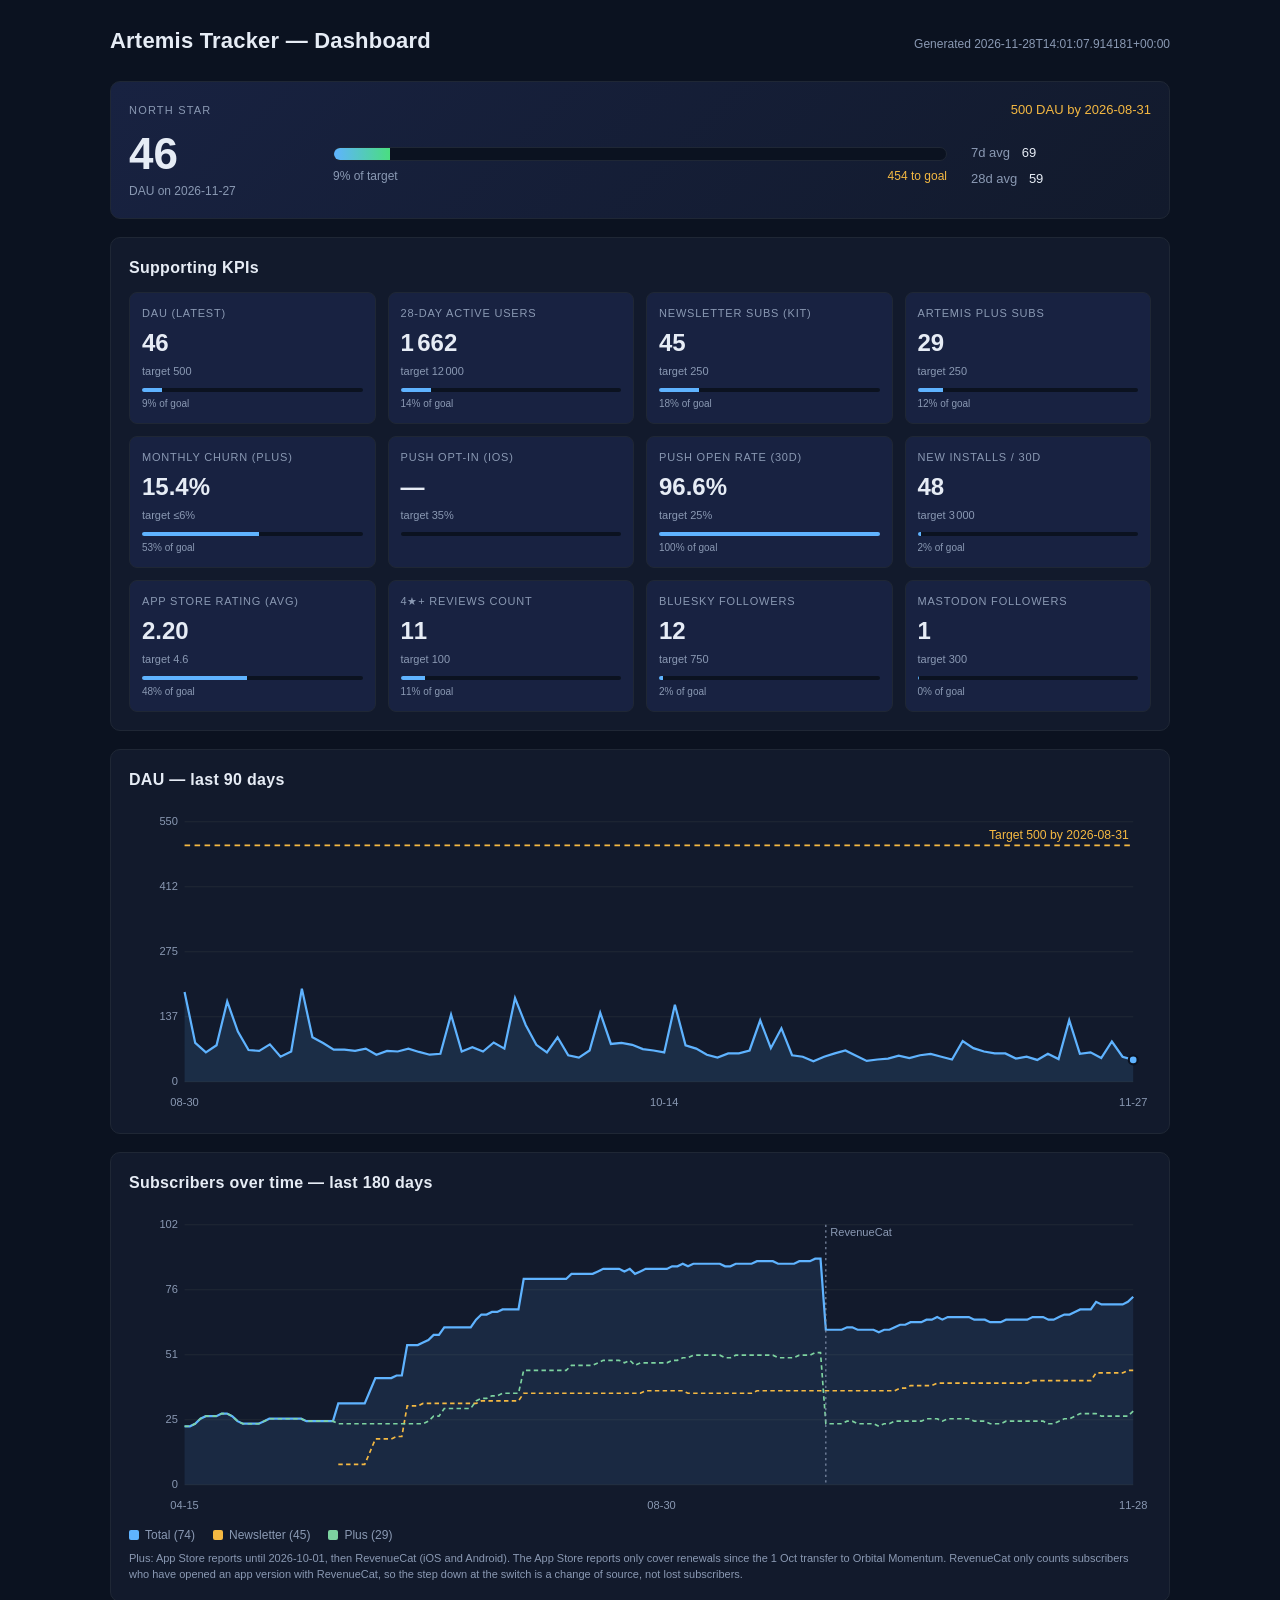
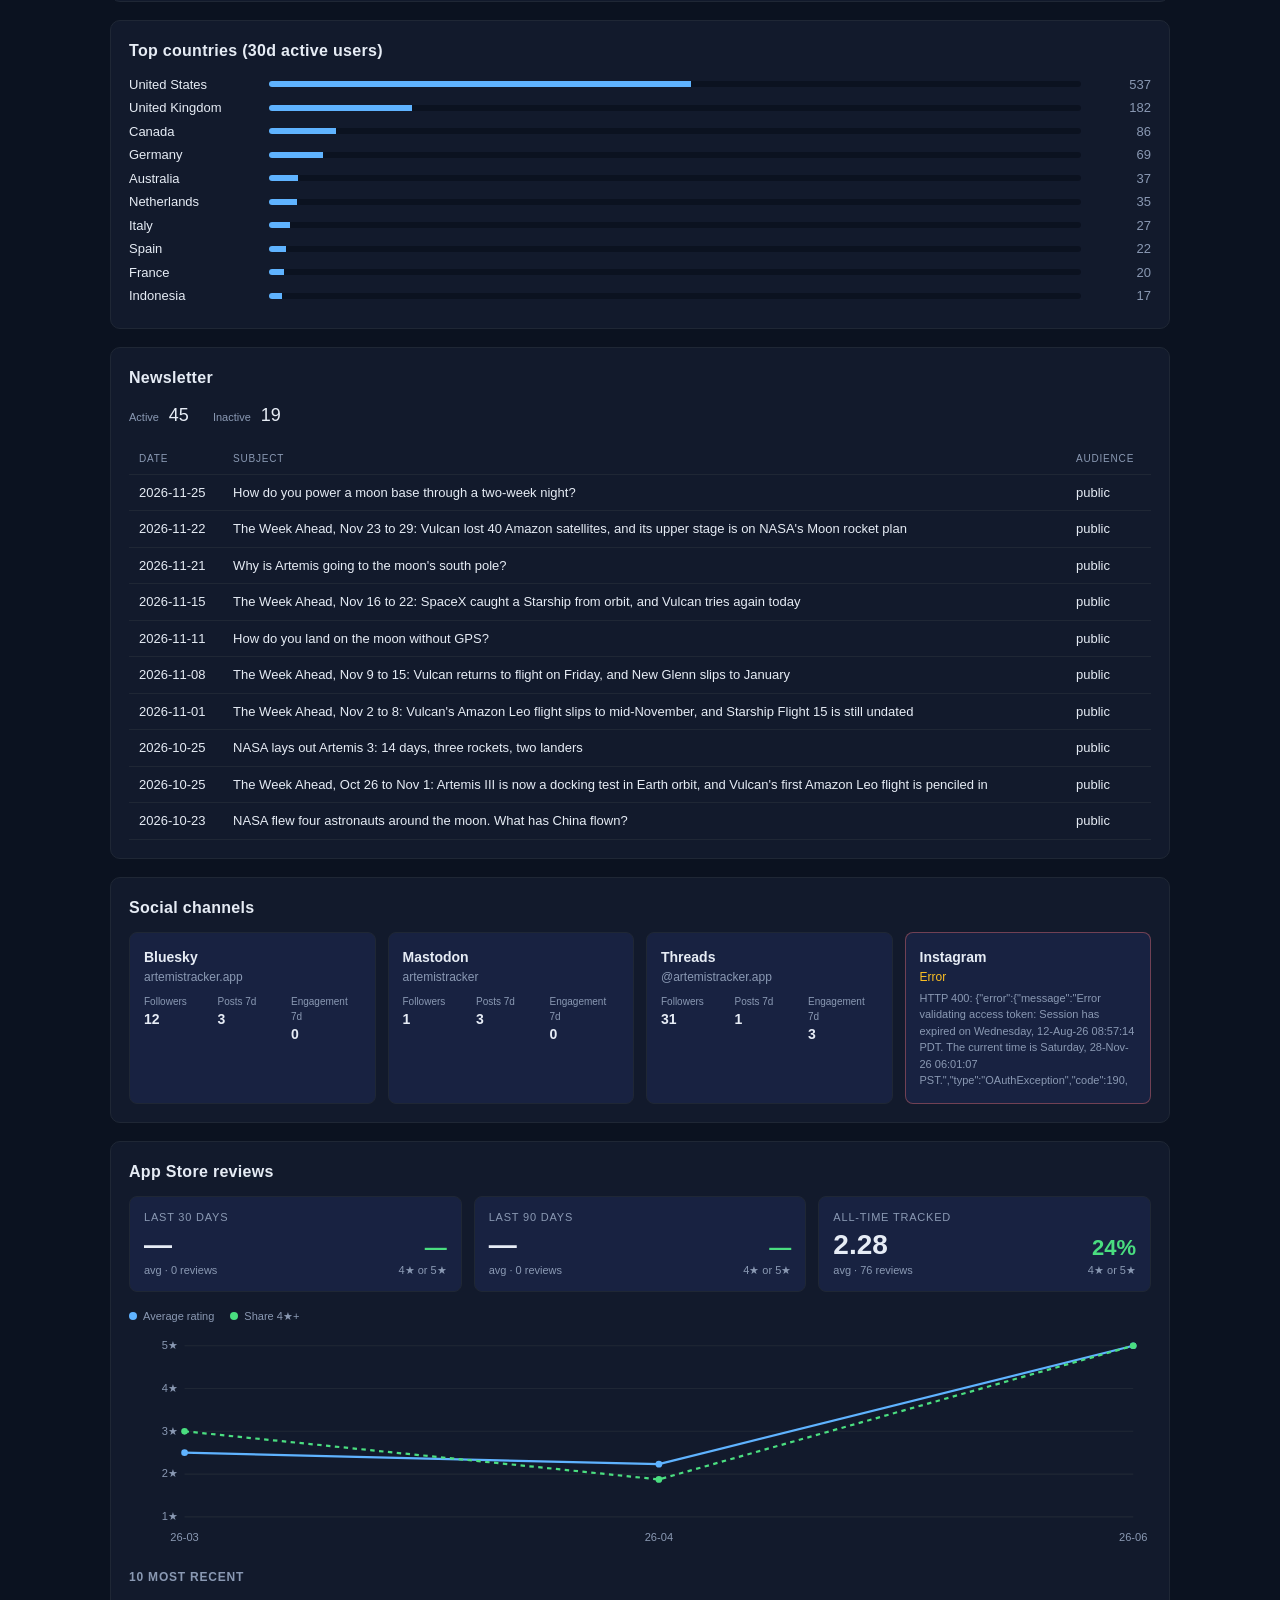
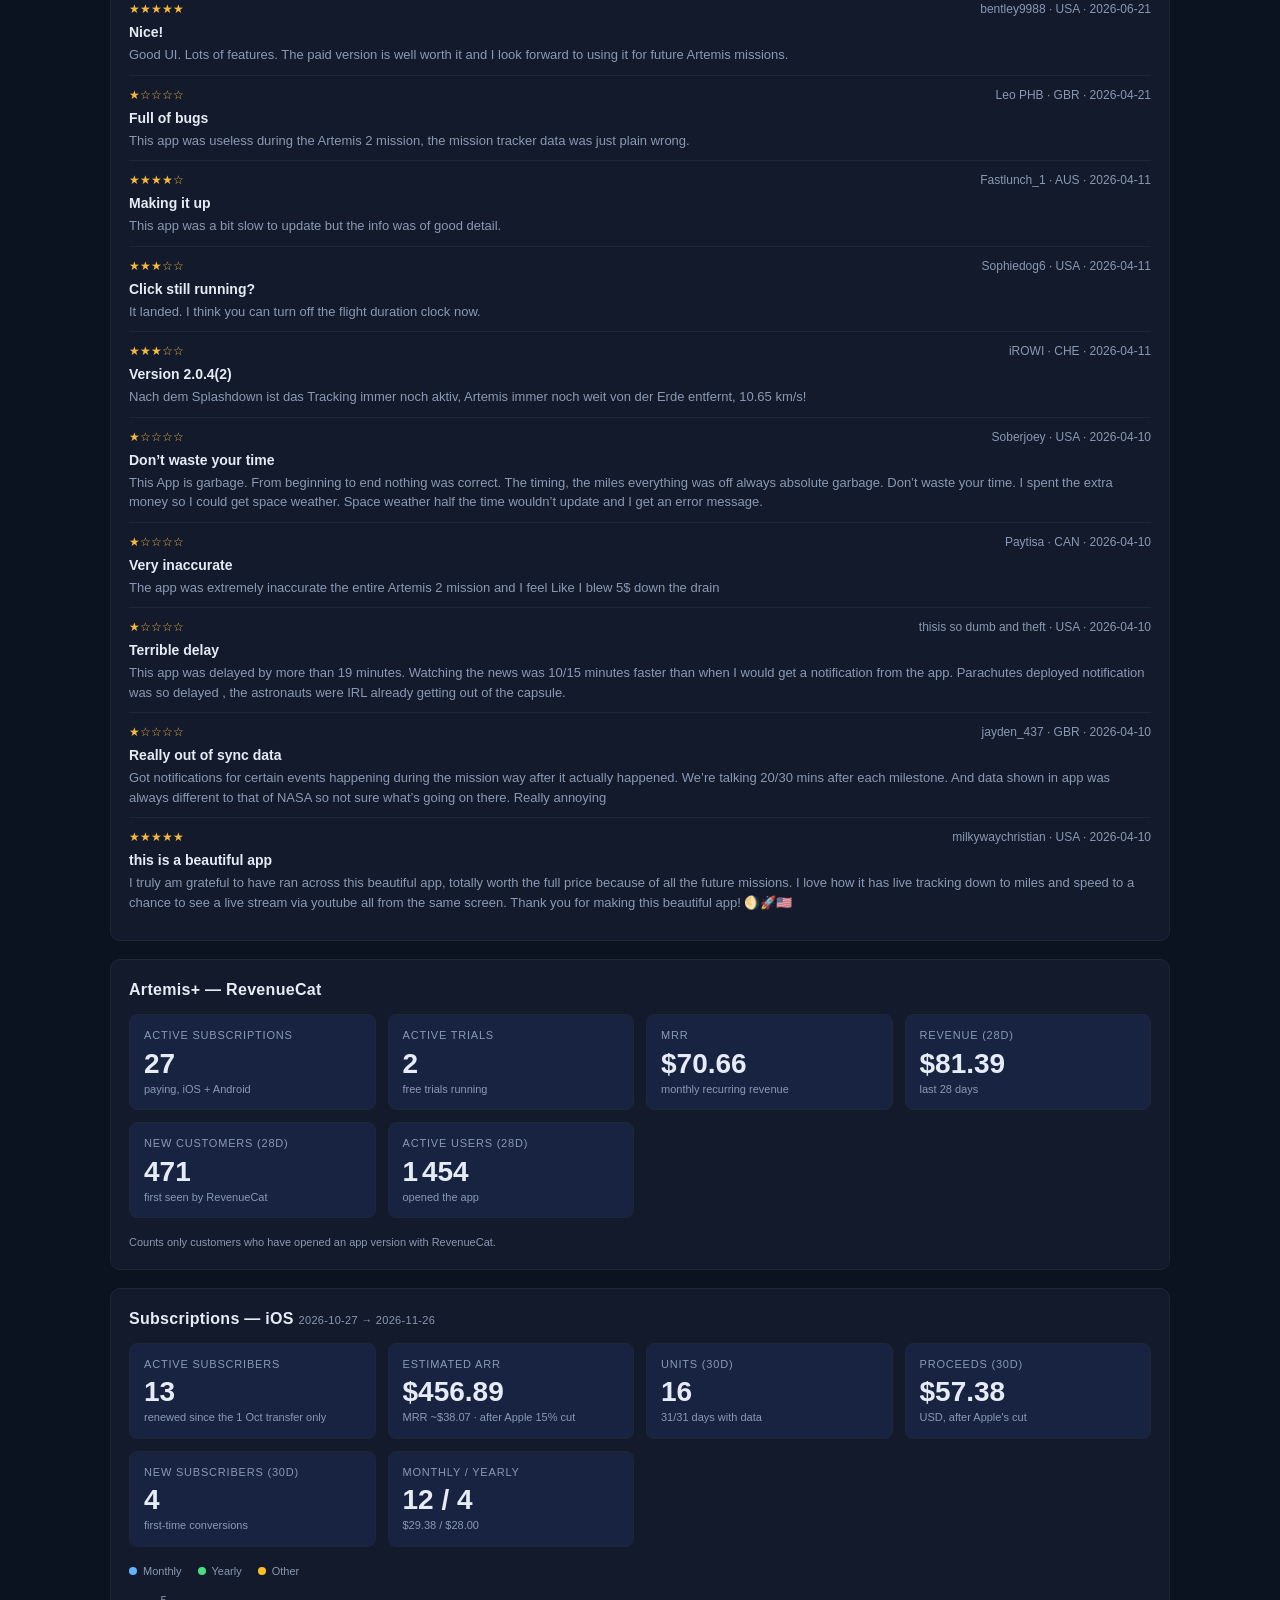
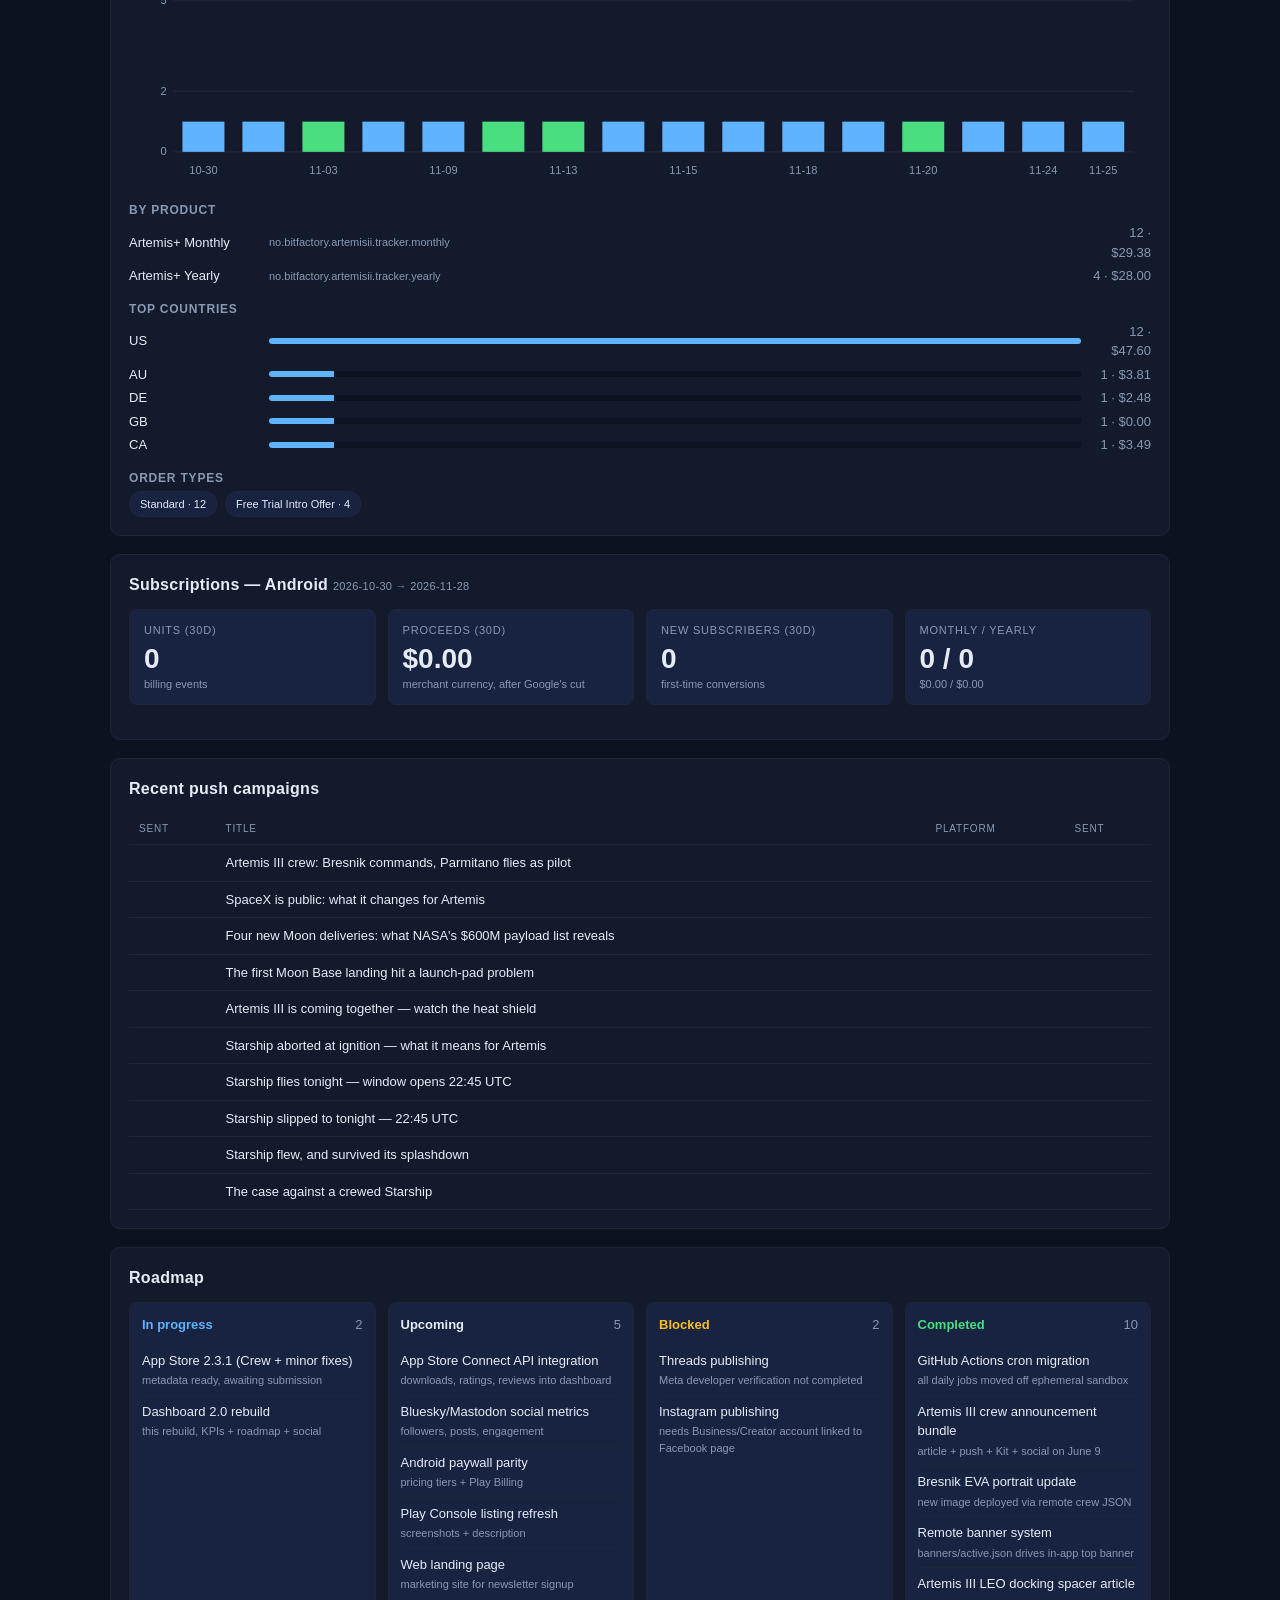
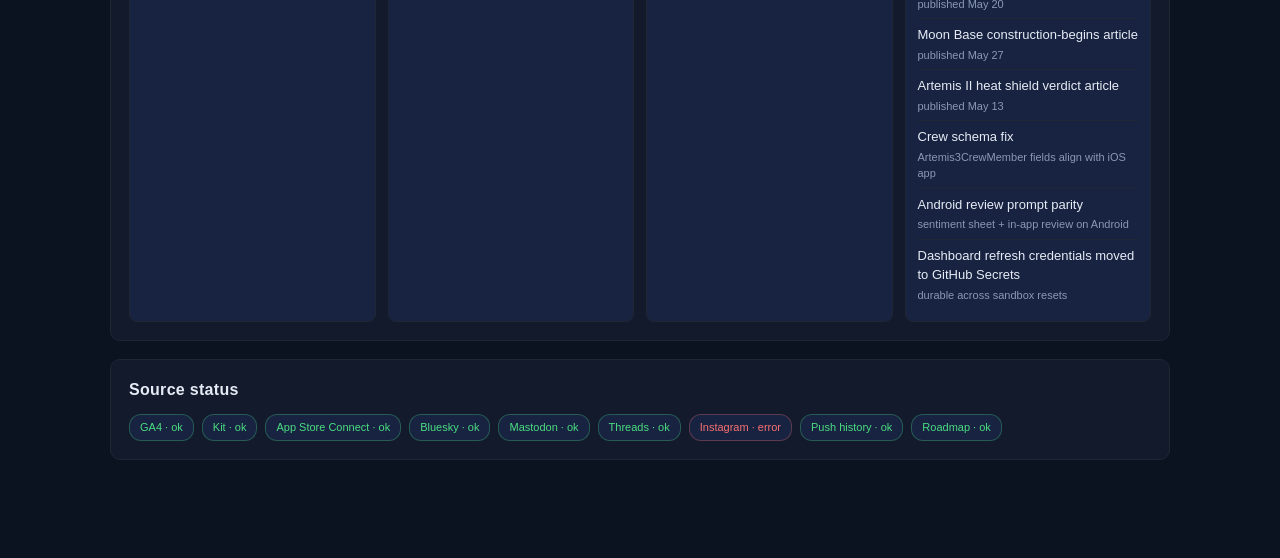
==== commit df113848: "Dashboard refresh: 2026-11-28T14:01:08Z" ====
--- a/dashboard/index.html
+++ b/dashboard/index.html
@@ -145,7 +145,7 @@
 <main>
   <header class='page'>
     <h1>Artemis Tracker — Dashboard</h1>
-    <div class='gen'>Generated 2026-11-27T14:52:09.292187+00:00</div>
+    <div class='gen'>Generated 2026-11-28T14:01:07.914181+00:00</div>
   </header>
 
   
@@ -156,17 +156,17 @@
   </div>
   <div class='ns-row'>
     <div class='ns-current'>
-      <div class='ns-value'>53</div>
-      <div class='ns-sub'>DAU on 2026-11-26</div>
+      <div class='ns-value'>46</div>
+      <div class='ns-sub'>DAU on 2026-11-27</div>
     </div>
     <div class='ns-progress-wrap'>
       <div class='ns-bar'>
-        <div class='ns-bar-fill' style='width:10.6%'></div>
+        <div class='ns-bar-fill' style='width:9.2%'></div>
         <div class='ns-bar-target' title='Target 500'></div>
       </div>
       <div class='ns-progress-meta'>
-        <span>11% of target</span>
-        <span class='ns-gap'>447 to goal</span>
+        <span>9% of target</span>
+        <span class='ns-gap'>454 to goal</span>
       </div>
     </div>
     <div class='ns-aux'>
@@ -182,16 +182,16 @@
     
   <div class='kpi'>
     <div class='kpi-label'>DAU (latest)</div>
-    <div class='kpi-value'>53</div>
+    <div class='kpi-value'>46</div>
     <div class='kpi-target'>target 500</div>
-    <div class='kpi-bar'><div class='kpi-bar-fill' style='width:10.6%'></div></div>
-    <div class='kpi-pct'>11% of goal</div>
+    <div class='kpi-bar'><div class='kpi-bar-fill' style='width:9.2%'></div></div>
+    <div class='kpi-pct'>9% of goal</div>
   </div>
   <div class='kpi'>
     <div class='kpi-label'>28-day active users</div>
-    <div class='kpi-value'>1 676</div>
+    <div class='kpi-value'>1 662</div>
     <div class='kpi-target'>target 12 000</div>
-    <div class='kpi-bar'><div class='kpi-bar-fill' style='width:14.0%'></div></div>
+    <div class='kpi-bar'><div class='kpi-bar-fill' style='width:13.8%'></div></div>
     <div class='kpi-pct'>14% of goal</div>
   </div>
   <div class='kpi'>
@@ -203,10 +203,10 @@
   </div>
   <div class='kpi'>
     <div class='kpi-label'>Artemis Plus subs</div>
-    <div class='kpi-value'>27</div>
+    <div class='kpi-value'>29</div>
     <div class='kpi-target'>target 250</div>
-    <div class='kpi-bar'><div class='kpi-bar-fill' style='width:10.8%'></div></div>
-    <div class='kpi-pct'>11% of goal</div>
+    <div class='kpi-bar'><div class='kpi-bar-fill' style='width:11.6%'></div></div>
+    <div class='kpi-pct'>12% of goal</div>
   </div>
   <div class='kpi'>
     <div class='kpi-label'>Monthly churn (Plus)</div>
@@ -224,16 +224,16 @@
   </div>
   <div class='kpi'>
     <div class='kpi-label'>Push open rate (30d)</div>
-    <div class='kpi-value'>96.5%</div>
+    <div class='kpi-value'>96.6%</div>
     <div class='kpi-target'>target 25%</div>
     <div class='kpi-bar'><div class='kpi-bar-fill' style='width:100.0%'></div></div>
     <div class='kpi-pct'>100% of goal</div>
   </div>
   <div class='kpi'>
     <div class='kpi-label'>New installs / 30d</div>
-    <div class='kpi-value'>46</div>
+    <div class='kpi-value'>48</div>
     <div class='kpi-target'>target 3 000</div>
-    <div class='kpi-bar'><div class='kpi-bar-fill' style='width:1.5%'></div></div>
+    <div class='kpi-bar'><div class='kpi-bar-fill' style='width:1.6%'></div></div>
     <div class='kpi-pct'>2% of goal</div>
   </div>
   <div class='kpi'>
@@ -271,12 +271,12 @@
   <h2>DAU — last 90 days</h2>
   <svg viewBox='0 0 920 280' xmlns='http://www.w3.org/2000/svg' role='img' aria-label='Daily active users chart'>
     <line x1='50' y1='250.0' x2='904' y2='250.0' stroke='#1f2735' stroke-width='1'/><text x='44' y='253.0' fill='#8a99b3' font-size='10' text-anchor='end'>0</text><line x1='50' y1='191.5' x2='904' y2='191.5' stroke='#1f2735' stroke-width='1'/><text x='44' y='194.5' fill='#8a99b3' font-size='10' text-anchor='end'>137</text><line x1='50' y1='133.0' x2='904' y2='133.0' stroke='#1f2735' stroke-width='1'/><text x='44' y='136.0' fill='#8a99b3' font-size='10' text-anchor='end'>275</text><line x1='50' y1='74.5' x2='904' y2='74.5' stroke='#1f2735' stroke-width='1'/><text x='44' y='77.5' fill='#8a99b3' font-size='10' text-anchor='end'>412</text><line x1='50' y1='16.0' x2='904' y2='16.0' stroke='#1f2735' stroke-width='1'/><text x='44' y='19.0' fill='#8a99b3' font-size='10' text-anchor='end'>550</text>
-    <polygon points='50.0,250.0 50.0,223.6 59.6,169.2 69.2,215.1 78.8,223.6 88.4,217.2 98.0,177.7 107.6,204.9 117.2,221.5 126.8,222.3 136.4,216.4 146.0,227.5 155.6,222.8 165.1,166.2 174.7,210.0 184.3,215.1 193.9,221.1 203.5,221.1 213.1,222.3 222.7,220.2 232.3,225.7 241.9,222.3 251.5,222.8 261.1,220.2 270.7,223.2 280.3,225.7 289.9,224.9 299.5,189.6 309.1,222.8 318.7,218.9 328.3,222.8 337.9,214.7 347.5,220.2 357.1,174.7 366.7,198.9 376.2,216.8 385.8,223.6 395.4,210.0 405.0,226.2 414.6,228.3 424.2,221.9 433.8,187.9 443.4,216.0 453.0,215.1 462.6,216.8 472.2,220.6 481.8,221.9 491.4,223.6 501.0,180.7 510.6,217.2 520.2,220.2 529.8,225.7 539.4,228.3 549.0,224.5 558.6,224.5 568.2,221.9 577.8,194.7 587.3,219.8 596.9,201.9 606.5,226.2 616.1,227.5 625.7,231.7 635.3,227.5 644.9,224.5 654.5,221.9 664.1,226.6 673.7,231.3 683.3,230.0 692.9,229.2 702.5,226.6 712.1,228.7 721.7,226.2 731.3,224.9 740.9,227.5 750.5,230.0 760.1,213.4 769.7,219.8 779.3,222.8 788.9,224.5 798.4,224.5 808.0,229.2 817.6,227.5 827.2,230.4 836.8,224.9 846.4,229.6 856.0,194.7 865.6,224.9 875.2,223.6 884.8,228.7 894.4,213.8 904.0,227.5 904.0,250.0' fill='rgba(95,179,255,0.12)' />
-    <polyline points='50.0,223.6 59.6,169.2 69.2,215.1 78.8,223.6 88.4,217.2 98.0,177.7 107.6,204.9 117.2,221.5 126.8,222.3 136.4,216.4 146.0,227.5 155.6,222.8 165.1,166.2 174.7,210.0 184.3,215.1 193.9,221.1 203.5,221.1 213.1,222.3 222.7,220.2 232.3,225.7 241.9,222.3 251.5,222.8 261.1,220.2 270.7,223.2 280.3,225.7 289.9,224.9 299.5,189.6 309.1,222.8 318.7,218.9 328.3,222.8 337.9,214.7 347.5,220.2 357.1,174.7 366.7,198.9 376.2,216.8 385.8,223.6 395.4,210.0 405.0,226.2 414.6,228.3 424.2,221.9 433.8,187.9 443.4,216.0 453.0,215.1 462.6,216.8 472.2,220.6 481.8,221.9 491.4,223.6 501.0,180.7 510.6,217.2 520.2,220.2 529.8,225.7 539.4,228.3 549.0,224.5 558.6,224.5 568.2,221.9 577.8,194.7 587.3,219.8 596.9,201.9 606.5,226.2 616.1,227.5 625.7,231.7 635.3,227.5 644.9,224.5 654.5,221.9 664.1,226.6 673.7,231.3 683.3,230.0 692.9,229.2 702.5,226.6 712.1,228.7 721.7,226.2 731.3,224.9 740.9,227.5 750.5,230.0 760.1,213.4 769.7,219.8 779.3,222.8 788.9,224.5 798.4,224.5 808.0,229.2 817.6,227.5 827.2,230.4 836.8,224.9 846.4,229.6 856.0,194.7 865.6,224.9 875.2,223.6 884.8,228.7 894.4,213.8 904.0,227.5' fill='none' stroke='#5fb3ff' stroke-width='2'/>
+    <polygon points='50.0,250.0 50.0,169.2 59.6,215.1 69.2,223.6 78.8,217.2 88.4,177.7 98.0,204.9 107.6,221.5 117.2,222.3 126.8,216.4 136.4,227.5 146.0,222.8 155.6,166.2 165.1,210.0 174.7,215.1 184.3,221.1 193.9,221.1 203.5,222.3 213.1,220.2 222.7,225.7 232.3,222.3 241.9,222.8 251.5,220.2 261.1,223.2 270.7,225.7 280.3,224.9 289.9,189.6 299.5,222.8 309.1,218.9 318.7,222.8 328.3,214.7 337.9,220.2 347.5,174.7 357.1,198.9 366.7,216.8 376.2,223.6 385.8,210.0 395.4,226.2 405.0,228.3 414.6,221.9 424.2,187.9 433.8,216.0 443.4,215.1 453.0,216.8 462.6,220.6 472.2,221.9 481.8,223.6 491.4,180.7 501.0,217.2 510.6,220.2 520.2,225.7 529.8,228.3 539.4,224.5 549.0,224.5 558.6,221.9 568.2,194.7 577.8,219.8 587.3,201.9 596.9,226.2 606.5,227.5 616.1,231.7 625.7,227.5 635.3,224.5 644.9,221.9 654.5,226.6 664.1,231.3 673.7,230.0 683.3,229.2 692.9,226.6 702.5,228.7 712.1,226.2 721.7,224.9 731.3,227.5 740.9,230.0 750.5,213.4 760.1,219.8 769.7,222.8 779.3,224.5 788.9,224.5 798.4,229.2 808.0,227.5 817.6,230.4 827.2,224.9 836.8,229.6 846.4,194.7 856.0,224.9 865.6,223.6 875.2,228.7 884.8,213.8 894.4,227.5 904.0,230.4 904.0,250.0' fill='rgba(95,179,255,0.12)' />
+    <polyline points='50.0,169.2 59.6,215.1 69.2,223.6 78.8,217.2 88.4,177.7 98.0,204.9 107.6,221.5 117.2,222.3 126.8,216.4 136.4,227.5 146.0,222.8 155.6,166.2 165.1,210.0 174.7,215.1 184.3,221.1 193.9,221.1 203.5,222.3 213.1,220.2 222.7,225.7 232.3,222.3 241.9,222.8 251.5,220.2 261.1,223.2 270.7,225.7 280.3,224.9 289.9,189.6 299.5,222.8 309.1,218.9 318.7,222.8 328.3,214.7 337.9,220.2 347.5,174.7 357.1,198.9 366.7,216.8 376.2,223.6 385.8,210.0 395.4,226.2 405.0,228.3 414.6,221.9 424.2,187.9 433.8,216.0 443.4,215.1 453.0,216.8 462.6,220.6 472.2,221.9 481.8,223.6 491.4,180.7 501.0,217.2 510.6,220.2 520.2,225.7 529.8,228.3 539.4,224.5 549.0,224.5 558.6,221.9 568.2,194.7 577.8,219.8 587.3,201.9 596.9,226.2 606.5,227.5 616.1,231.7 625.7,227.5 635.3,224.5 644.9,221.9 654.5,226.6 664.1,231.3 673.7,230.0 683.3,229.2 692.9,226.6 702.5,228.7 712.1,226.2 721.7,224.9 731.3,227.5 740.9,230.0 750.5,213.4 760.1,219.8 769.7,222.8 779.3,224.5 788.9,224.5 798.4,229.2 808.0,227.5 817.6,230.4 827.2,224.9 836.8,229.6 846.4,194.7 856.0,224.9 865.6,223.6 875.2,228.7 884.8,213.8 894.4,227.5 904.0,230.4' fill='none' stroke='#5fb3ff' stroke-width='2'/>
     <line x1='50' y1='37.3' x2='904' y2='37.3' stroke='#f5b942' stroke-width='1.5' stroke-dasharray='5,4' />
     <text x='900' y='31.3' fill='#f5b942' font-size='11' text-anchor='end'>Target 500 by 2026-08-31</text>
-    <circle cx='904.0' cy='227.5' r='4' fill='#5fb3ff' stroke='#0b1220' stroke-width='2'/>
-    <text x='50.0' y='272' fill='#8a99b3' font-size='10' text-anchor='middle'>08-29</text><text x='481.8' y='272' fill='#8a99b3' font-size='10' text-anchor='middle'>10-13</text><text x='904.0' y='272' fill='#8a99b3' font-size='10' text-anchor='middle'>11-26</text>
+    <circle cx='904.0' cy='230.4' r='4' fill='#5fb3ff' stroke='#0b1220' stroke-width='2'/>
+    <text x='50.0' y='272' fill='#8a99b3' font-size='10' text-anchor='middle'>08-30</text><text x='481.8' y='272' fill='#8a99b3' font-size='10' text-anchor='middle'>10-14</text><text x='904.0' y='272' fill='#8a99b3' font-size='10' text-anchor='middle'>11-27</text>
   </svg>
 </section>
   
@@ -284,20 +284,20 @@
   <h2>Subscribers over time — last 180 days</h2>
   <svg viewBox='0 0 920 280' xmlns='http://www.w3.org/2000/svg' role='img' aria-label='Accumulated subscribers chart'>
     <line x1='50' y1='250.0' x2='904' y2='250.0' stroke='#1f2735' stroke-width='1'/><text x='44' y='253.0' fill='#8a99b3' font-size='10' text-anchor='end'>0</text><line x1='50' y1='191.5' x2='904' y2='191.5' stroke='#1f2735' stroke-width='1'/><text x='44' y='194.5' fill='#8a99b3' font-size='10' text-anchor='end'>25</text><line x1='50' y1='133.0' x2='904' y2='133.0' stroke='#1f2735' stroke-width='1'/><text x='44' y='136.0' fill='#8a99b3' font-size='10' text-anchor='end'>51</text><line x1='50' y1='74.5' x2='904' y2='74.5' stroke='#1f2735' stroke-width='1'/><text x='44' y='77.5' fill='#8a99b3' font-size='10' text-anchor='end'>76</text><line x1='50' y1='16.0' x2='904' y2='16.0' stroke='#1f2735' stroke-width='1'/><text x='44' y='19.0' fill='#8a99b3' font-size='10' text-anchor='end'>102</text>
-    <polygon points='50.0,250.0 50.0,197.4 54.8,197.4 59.5,197.4 64.3,195.1 69.1,190.6 73.9,188.3 78.6,188.3 83.4,188.3 88.2,186.0 92.9,186.0 97.7,188.3 102.5,192.8 107.3,195.1 112.0,195.1 116.8,195.1 121.6,195.1 126.3,192.8 131.1,190.6 135.9,190.6 140.6,190.6 145.4,190.6 150.2,190.6 155.0,190.6 159.7,190.6 164.5,192.8 169.3,192.8 174.0,192.8 178.8,192.8 183.6,192.8 188.4,192.8 193.1,176.8 197.9,176.8 202.7,176.8 207.4,176.8 212.2,176.8 217.0,176.8 221.8,165.4 226.5,154.0 231.3,154.0 236.1,154.0 240.8,154.0 245.6,151.7 250.4,151.7 255.2,124.3 259.9,124.3 264.7,124.3 269.5,122.0 274.2,119.7 279.0,115.1 283.8,115.1 288.5,108.3 293.3,108.3 298.1,108.3 302.9,108.3 307.6,108.3 312.4,108.3 317.2,101.4 321.9,96.8 326.7,96.8 331.5,94.5 336.3,94.5 341.0,92.2 345.8,92.2 350.6,92.2 355.3,92.2 360.1,64.8 364.9,64.8 369.7,64.8 374.4,64.8 379.2,64.8 384.0,64.8 388.7,64.8 393.5,64.8 398.3,64.8 403.1,60.2 407.8,60.2 412.6,60.2 417.4,60.2 422.1,60.2 426.9,58.0 431.7,55.7 436.4,55.7 441.2,55.7 446.0,55.7 450.8,58.0 455.5,55.7 460.3,60.2 465.1,58.0 469.8,55.7 474.6,55.7 479.4,55.7 484.2,55.7 488.9,55.7 493.7,53.4 498.5,53.4 503.2,51.1 508.0,53.4 512.8,51.1 517.6,51.1 522.3,51.1 527.1,51.1 531.9,51.1 536.6,51.1 541.4,53.4 546.2,53.4 550.9,51.1 555.7,51.1 560.5,51.1 565.3,51.1 570.0,48.8 574.8,48.8 579.6,48.8 584.3,48.8 589.1,51.1 593.9,51.1 598.7,51.1 603.4,51.1 608.2,48.8 613.0,48.8 617.7,48.8 622.5,46.5 627.3,46.5 632.1,110.5 636.8,110.5 641.6,110.5 646.4,110.5 651.1,108.3 655.9,108.3 660.7,110.5 665.5,110.5 670.2,110.5 675.0,110.5 679.8,112.8 684.5,110.5 689.3,110.5 694.1,108.3 698.8,106.0 703.6,106.0 708.4,103.7 713.2,103.7 717.9,103.7 722.7,101.4 727.5,101.4 732.2,99.1 737.0,101.4 741.8,99.1 746.6,99.1 751.3,99.1 756.1,99.1 760.9,99.1 765.6,101.4 770.4,101.4 775.2,101.4 780.0,103.7 784.7,103.7 789.5,103.7 794.3,101.4 799.0,101.4 803.8,101.4 808.6,101.4 813.4,101.4 818.1,99.1 822.9,99.1 827.7,99.1 832.4,101.4 837.2,101.4 842.0,99.1 846.7,96.8 851.5,96.8 856.3,94.5 861.1,92.2 865.8,92.2 870.6,92.2 875.4,85.4 880.1,87.7 884.9,87.7 889.7,87.7 894.5,87.7 899.2,87.7 904.0,85.4 904.0,250.0' fill='rgba(95,179,255,0.10)' />
-    <polyline points='50.0,197.4 54.8,197.4 59.5,197.4 64.3,195.1 69.1,190.6 73.9,188.3 78.6,188.3 83.4,188.3 88.2,186.0 92.9,186.0 97.7,188.3 102.5,192.8 107.3,195.1 112.0,195.1 116.8,195.1 121.6,195.1 126.3,192.8 131.1,190.6 135.9,190.6 140.6,190.6 145.4,190.6 150.2,190.6 155.0,190.6 159.7,190.6 164.5,192.8 169.3,192.8 174.0,192.8 178.8,192.8 183.6,192.8 188.4,192.8 193.1,176.8 197.9,176.8 202.7,176.8 207.4,176.8 212.2,176.8 217.0,176.8 221.8,165.4 226.5,154.0 231.3,154.0 236.1,154.0 240.8,154.0 245.6,151.7 250.4,151.7 255.2,124.3 259.9,124.3 264.7,124.3 269.5,122.0 274.2,119.7 279.0,115.1 283.8,115.1 288.5,108.3 293.3,108.3 298.1,108.3 302.9,108.3 307.6,108.3 312.4,108.3 317.2,101.4 321.9,96.8 326.7,96.8 331.5,94.5 336.3,94.5 341.0,92.2 345.8,92.2 350.6,92.2 355.3,92.2 360.1,64.8 364.9,64.8 369.7,64.8 374.4,64.8 379.2,64.8 384.0,64.8 388.7,64.8 393.5,64.8 398.3,64.8 403.1,60.2 407.8,60.2 412.6,60.2 417.4,60.2 422.1,60.2 426.9,58.0 431.7,55.7 436.4,55.7 441.2,55.7 446.0,55.7 450.8,58.0 455.5,55.7 460.3,60.2 465.1,58.0 469.8,55.7 474.6,55.7 479.4,55.7 484.2,55.7 488.9,55.7 493.7,53.4 498.5,53.4 503.2,51.1 508.0,53.4 512.8,51.1 517.6,51.1 522.3,51.1 527.1,51.1 531.9,51.1 536.6,51.1 541.4,53.4 546.2,53.4 550.9,51.1 555.7,51.1 560.5,51.1 565.3,51.1 570.0,48.8 574.8,48.8 579.6,48.8 584.3,48.8 589.1,51.1 593.9,51.1 598.7,51.1 603.4,51.1 608.2,48.8 613.0,48.8 617.7,48.8 622.5,46.5 627.3,46.5 632.1,110.5 636.8,110.5 641.6,110.5 646.4,110.5 651.1,108.3 655.9,108.3 660.7,110.5 665.5,110.5 670.2,110.5 675.0,110.5 679.8,112.8 684.5,110.5 689.3,110.5 694.1,108.3 698.8,106.0 703.6,106.0 708.4,103.7 713.2,103.7 717.9,103.7 722.7,101.4 727.5,101.4 732.2,99.1 737.0,101.4 741.8,99.1 746.6,99.1 751.3,99.1 756.1,99.1 760.9,99.1 765.6,101.4 770.4,101.4 775.2,101.4 780.0,103.7 784.7,103.7 789.5,103.7 794.3,101.4 799.0,101.4 803.8,101.4 808.6,101.4 813.4,101.4 818.1,99.1 822.9,99.1 827.7,99.1 832.4,101.4 837.2,101.4 842.0,99.1 846.7,96.8 851.5,96.8 856.3,94.5 861.1,92.2 865.8,92.2 870.6,92.2 875.4,85.4 880.1,87.7 884.9,87.7 889.7,87.7 894.5,87.7 899.2,87.7 904.0,85.4' fill='none' stroke='#5fb3ff' stroke-width='2'/>
-    <polyline points='193.1,231.7 197.9,231.7 202.7,231.7 207.4,231.7 212.2,231.7 217.0,231.7 221.8,220.3 226.5,208.8 231.3,208.8 236.1,208.8 240.8,208.8 245.6,206.6 250.4,206.6 255.2,179.1 259.9,179.1 264.7,179.1 269.5,176.8 274.2,176.8 279.0,176.8 283.8,176.8 288.5,176.8 293.3,176.8 298.1,176.8 302.9,176.8 307.6,176.8 312.4,176.8 317.2,176.8 321.9,174.6 326.7,174.6 331.5,174.6 336.3,174.6 341.0,174.6 345.8,174.6 350.6,174.6 355.3,174.6 360.1,167.7 364.9,167.7 369.7,167.7 374.4,167.7 379.2,167.7 384.0,167.7 388.7,167.7 393.5,167.7 398.3,167.7 403.1,167.7 407.8,167.7 412.6,167.7 417.4,167.7 422.1,167.7 426.9,167.7 431.7,167.7 436.4,167.7 441.2,167.7 446.0,167.7 450.8,167.7 455.5,167.7 460.3,167.7 465.1,167.7 469.8,165.4 474.6,165.4 479.4,165.4 484.2,165.4 488.9,165.4 493.7,165.4 498.5,165.4 503.2,165.4 508.0,167.7 512.8,167.7 517.6,167.7 522.3,167.7 527.1,167.7 531.9,167.7 536.6,167.7 541.4,167.7 546.2,167.7 550.9,167.7 555.7,167.7 560.5,167.7 565.3,167.7 570.0,165.4 574.8,165.4 579.6,165.4 584.3,165.4 589.1,165.4 593.9,165.4 598.7,165.4 603.4,165.4 608.2,165.4 613.0,165.4 617.7,165.4 622.5,165.4 627.3,165.4 632.1,165.4 636.8,165.4 641.6,165.4 646.4,165.4 651.1,165.4 655.9,165.4 660.7,165.4 665.5,165.4 670.2,165.4 675.0,165.4 679.8,165.4 684.5,165.4 689.3,165.4 694.1,165.4 698.8,163.1 703.6,163.1 708.4,160.8 713.2,160.8 717.9,160.8 722.7,160.8 727.5,160.8 732.2,158.5 737.0,158.5 741.8,158.5 746.6,158.5 751.3,158.5 756.1,158.5 760.9,158.5 765.6,158.5 770.4,158.5 775.2,158.5 780.0,158.5 784.7,158.5 789.5,158.5 794.3,158.5 799.0,158.5 803.8,158.5 808.6,158.5 813.4,158.5 818.1,156.3 822.9,156.3 827.7,156.3 832.4,156.3 837.2,156.3 842.0,156.3 846.7,156.3 851.5,156.3 856.3,156.3 861.1,156.3 865.8,156.3 870.6,156.3 875.4,149.4 880.1,149.4 884.9,149.4 889.7,149.4 894.5,149.4 899.2,149.4 904.0,147.1' fill='none' stroke='#f5b942' stroke-width='1.5' stroke-dasharray='4,3'/>
-    <polyline points='50.0,197.4 54.8,197.4 59.5,197.4 64.3,195.1 69.1,190.6 73.9,188.3 78.6,188.3 83.4,188.3 88.2,186.0 92.9,186.0 97.7,188.3 102.5,192.8 107.3,195.1 112.0,195.1 116.8,195.1 121.6,195.1 126.3,192.8 131.1,190.6 135.9,190.6 140.6,190.6 145.4,190.6 150.2,190.6 155.0,190.6 159.7,190.6 164.5,192.8 169.3,192.8 174.0,192.8 178.8,192.8 183.6,192.8 188.4,192.8 193.1,195.1 197.9,195.1 202.7,195.1 207.4,195.1 212.2,195.1 217.0,195.1 221.8,195.1 226.5,195.1 231.3,195.1 236.1,195.1 240.8,195.1 245.6,195.1 250.4,195.1 255.2,195.1 259.9,195.1 264.7,195.1 269.5,195.1 274.2,192.8 279.0,188.3 283.8,188.3 288.5,181.4 293.3,181.4 298.1,181.4 302.9,181.4 307.6,181.4 312.4,181.4 317.2,174.6 321.9,172.3 326.7,172.3 331.5,170.0 336.3,170.0 341.0,167.7 345.8,167.7 350.6,167.7 355.3,167.7 360.1,147.1 364.9,147.1 369.7,147.1 374.4,147.1 379.2,147.1 384.0,147.1 388.7,147.1 393.5,147.1 398.3,147.1 403.1,142.5 407.8,142.5 412.6,142.5 417.4,142.5 422.1,142.5 426.9,140.3 431.7,138.0 436.4,138.0 441.2,138.0 446.0,138.0 450.8,140.3 455.5,138.0 460.3,142.5 465.1,140.3 469.8,140.3 474.6,140.3 479.4,140.3 484.2,140.3 488.9,140.3 493.7,138.0 498.5,138.0 503.2,135.7 508.0,135.7 512.8,133.4 517.6,133.4 522.3,133.4 527.1,133.4 531.9,133.4 536.6,133.4 541.4,135.7 546.2,135.7 550.9,133.4 555.7,133.4 560.5,133.4 565.3,133.4 570.0,133.4 574.8,133.4 579.6,133.4 584.3,133.4 589.1,135.7 593.9,135.7 598.7,135.7 603.4,135.7 608.2,133.4 613.0,133.4 617.7,133.4 622.5,131.1 627.3,131.1 632.1,195.1 636.8,195.1 641.6,195.1 646.4,195.1 651.1,192.8 655.9,192.8 660.7,195.1 665.5,195.1 670.2,195.1 675.0,195.1 679.8,197.4 684.5,195.1 689.3,195.1 694.1,192.8 698.8,192.8 703.6,192.8 708.4,192.8 713.2,192.8 717.9,192.8 722.7,190.6 727.5,190.6 732.2,190.6 737.0,192.8 741.8,190.6 746.6,190.6 751.3,190.6 756.1,190.6 760.9,190.6 765.6,192.8 770.4,192.8 775.2,192.8 780.0,195.1 784.7,195.1 789.5,195.1 794.3,192.8 799.0,192.8 803.8,192.8 808.6,192.8 813.4,192.8 818.1,192.8 822.9,192.8 827.7,192.8 832.4,195.1 837.2,195.1 842.0,192.8 846.7,190.6 851.5,190.6 856.3,188.3 861.1,186.0 865.8,186.0 870.6,186.0 875.4,186.0 880.1,188.3 884.9,188.3 889.7,188.3 894.5,188.3 899.2,188.3 904.0,188.3' fill='none' stroke='#7dd3a0' stroke-width='1.5' stroke-dasharray='4,3'/>
-    <line x1='632.1' y1='16' x2='632.1' y2='250' stroke='#8a99b3' stroke-width='1' stroke-dasharray='2,3'/><text x='636.1' y='26' fill='#8a99b3' font-size='10'>RevenueCat</text>
-    <text x='50.0' y='272' fill='#8a99b3' font-size='10' text-anchor='middle'>04-14</text><text x='479.4' y='272' fill='#8a99b3' font-size='10' text-anchor='middle'>08-29</text><text x='904.0' y='272' fill='#8a99b3' font-size='10' text-anchor='middle'>11-27</text>
+    <polygon points='50.0,250.0 50.0,197.4 54.8,197.4 59.5,195.1 64.3,190.6 69.1,188.3 73.9,188.3 78.6,188.3 83.4,186.0 88.2,186.0 92.9,188.3 97.7,192.8 102.5,195.1 107.3,195.1 112.0,195.1 116.8,195.1 121.6,192.8 126.3,190.6 131.1,190.6 135.9,190.6 140.6,190.6 145.4,190.6 150.2,190.6 155.0,190.6 159.7,192.8 164.5,192.8 169.3,192.8 174.0,192.8 178.8,192.8 183.6,192.8 188.4,176.8 193.1,176.8 197.9,176.8 202.7,176.8 207.4,176.8 212.2,176.8 217.0,165.4 221.8,154.0 226.5,154.0 231.3,154.0 236.1,154.0 240.8,151.7 245.6,151.7 250.4,124.3 255.2,124.3 259.9,124.3 264.7,122.0 269.5,119.7 274.2,115.1 279.0,115.1 283.8,108.3 288.5,108.3 293.3,108.3 298.1,108.3 302.9,108.3 307.6,108.3 312.4,101.4 317.2,96.8 321.9,96.8 326.7,94.5 331.5,94.5 336.3,92.2 341.0,92.2 345.8,92.2 350.6,92.2 355.3,64.8 360.1,64.8 364.9,64.8 369.7,64.8 374.4,64.8 379.2,64.8 384.0,64.8 388.7,64.8 393.5,64.8 398.3,60.2 403.1,60.2 407.8,60.2 412.6,60.2 417.4,60.2 422.1,58.0 426.9,55.7 431.7,55.7 436.4,55.7 441.2,55.7 446.0,58.0 450.8,55.7 455.5,60.2 460.3,58.0 465.1,55.7 469.8,55.7 474.6,55.7 479.4,55.7 484.2,55.7 488.9,53.4 493.7,53.4 498.5,51.1 503.2,53.4 508.0,51.1 512.8,51.1 517.6,51.1 522.3,51.1 527.1,51.1 531.9,51.1 536.6,53.4 541.4,53.4 546.2,51.1 550.9,51.1 555.7,51.1 560.5,51.1 565.3,48.8 570.0,48.8 574.8,48.8 579.6,48.8 584.3,51.1 589.1,51.1 593.9,51.1 598.7,51.1 603.4,48.8 608.2,48.8 613.0,48.8 617.7,46.5 622.5,46.5 627.3,110.5 632.1,110.5 636.8,110.5 641.6,110.5 646.4,108.3 651.1,108.3 655.9,110.5 660.7,110.5 665.5,110.5 670.2,110.5 675.0,112.8 679.8,110.5 684.5,110.5 689.3,108.3 694.1,106.0 698.8,106.0 703.6,103.7 708.4,103.7 713.2,103.7 717.9,101.4 722.7,101.4 727.5,99.1 732.2,101.4 737.0,99.1 741.8,99.1 746.6,99.1 751.3,99.1 756.1,99.1 760.9,101.4 765.6,101.4 770.4,101.4 775.2,103.7 780.0,103.7 784.7,103.7 789.5,101.4 794.3,101.4 799.0,101.4 803.8,101.4 808.6,101.4 813.4,99.1 818.1,99.1 822.9,99.1 827.7,101.4 832.4,101.4 837.2,99.1 842.0,96.8 846.7,96.8 851.5,94.5 856.3,92.2 861.1,92.2 865.8,92.2 870.6,85.4 875.4,87.7 880.1,87.7 884.9,87.7 889.7,87.7 894.5,87.7 899.2,85.4 904.0,80.8 904.0,250.0' fill='rgba(95,179,255,0.10)' />
+    <polyline points='50.0,197.4 54.8,197.4 59.5,195.1 64.3,190.6 69.1,188.3 73.9,188.3 78.6,188.3 83.4,186.0 88.2,186.0 92.9,188.3 97.7,192.8 102.5,195.1 107.3,195.1 112.0,195.1 116.8,195.1 121.6,192.8 126.3,190.6 131.1,190.6 135.9,190.6 140.6,190.6 145.4,190.6 150.2,190.6 155.0,190.6 159.7,192.8 164.5,192.8 169.3,192.8 174.0,192.8 178.8,192.8 183.6,192.8 188.4,176.8 193.1,176.8 197.9,176.8 202.7,176.8 207.4,176.8 212.2,176.8 217.0,165.4 221.8,154.0 226.5,154.0 231.3,154.0 236.1,154.0 240.8,151.7 245.6,151.7 250.4,124.3 255.2,124.3 259.9,124.3 264.7,122.0 269.5,119.7 274.2,115.1 279.0,115.1 283.8,108.3 288.5,108.3 293.3,108.3 298.1,108.3 302.9,108.3 307.6,108.3 312.4,101.4 317.2,96.8 321.9,96.8 326.7,94.5 331.5,94.5 336.3,92.2 341.0,92.2 345.8,92.2 350.6,92.2 355.3,64.8 360.1,64.8 364.9,64.8 369.7,64.8 374.4,64.8 379.2,64.8 384.0,64.8 388.7,64.8 393.5,64.8 398.3,60.2 403.1,60.2 407.8,60.2 412.6,60.2 417.4,60.2 422.1,58.0 426.9,55.7 431.7,55.7 436.4,55.7 441.2,55.7 446.0,58.0 450.8,55.7 455.5,60.2 460.3,58.0 465.1,55.7 469.8,55.7 474.6,55.7 479.4,55.7 484.2,55.7 488.9,53.4 493.7,53.4 498.5,51.1 503.2,53.4 508.0,51.1 512.8,51.1 517.6,51.1 522.3,51.1 527.1,51.1 531.9,51.1 536.6,53.4 541.4,53.4 546.2,51.1 550.9,51.1 555.7,51.1 560.5,51.1 565.3,48.8 570.0,48.8 574.8,48.8 579.6,48.8 584.3,51.1 589.1,51.1 593.9,51.1 598.7,51.1 603.4,48.8 608.2,48.8 613.0,48.8 617.7,46.5 622.5,46.5 627.3,110.5 632.1,110.5 636.8,110.5 641.6,110.5 646.4,108.3 651.1,108.3 655.9,110.5 660.7,110.5 665.5,110.5 670.2,110.5 675.0,112.8 679.8,110.5 684.5,110.5 689.3,108.3 694.1,106.0 698.8,106.0 703.6,103.7 708.4,103.7 713.2,103.7 717.9,101.4 722.7,101.4 727.5,99.1 732.2,101.4 737.0,99.1 741.8,99.1 746.6,99.1 751.3,99.1 756.1,99.1 760.9,101.4 765.6,101.4 770.4,101.4 775.2,103.7 780.0,103.7 784.7,103.7 789.5,101.4 794.3,101.4 799.0,101.4 803.8,101.4 808.6,101.4 813.4,99.1 818.1,99.1 822.9,99.1 827.7,101.4 832.4,101.4 837.2,99.1 842.0,96.8 846.7,96.8 851.5,94.5 856.3,92.2 861.1,92.2 865.8,92.2 870.6,85.4 875.4,87.7 880.1,87.7 884.9,87.7 889.7,87.7 894.5,87.7 899.2,85.4 904.0,80.8' fill='none' stroke='#5fb3ff' stroke-width='2'/>
+    <polyline points='188.4,231.7 193.1,231.7 197.9,231.7 202.7,231.7 207.4,231.7 212.2,231.7 217.0,220.3 221.8,208.8 226.5,208.8 231.3,208.8 236.1,208.8 240.8,206.6 245.6,206.6 250.4,179.1 255.2,179.1 259.9,179.1 264.7,176.8 269.5,176.8 274.2,176.8 279.0,176.8 283.8,176.8 288.5,176.8 293.3,176.8 298.1,176.8 302.9,176.8 307.6,176.8 312.4,176.8 317.2,174.6 321.9,174.6 326.7,174.6 331.5,174.6 336.3,174.6 341.0,174.6 345.8,174.6 350.6,174.6 355.3,167.7 360.1,167.7 364.9,167.7 369.7,167.7 374.4,167.7 379.2,167.7 384.0,167.7 388.7,167.7 393.5,167.7 398.3,167.7 403.1,167.7 407.8,167.7 412.6,167.7 417.4,167.7 422.1,167.7 426.9,167.7 431.7,167.7 436.4,167.7 441.2,167.7 446.0,167.7 450.8,167.7 455.5,167.7 460.3,167.7 465.1,165.4 469.8,165.4 474.6,165.4 479.4,165.4 484.2,165.4 488.9,165.4 493.7,165.4 498.5,165.4 503.2,167.7 508.0,167.7 512.8,167.7 517.6,167.7 522.3,167.7 527.1,167.7 531.9,167.7 536.6,167.7 541.4,167.7 546.2,167.7 550.9,167.7 555.7,167.7 560.5,167.7 565.3,165.4 570.0,165.4 574.8,165.4 579.6,165.4 584.3,165.4 589.1,165.4 593.9,165.4 598.7,165.4 603.4,165.4 608.2,165.4 613.0,165.4 617.7,165.4 622.5,165.4 627.3,165.4 632.1,165.4 636.8,165.4 641.6,165.4 646.4,165.4 651.1,165.4 655.9,165.4 660.7,165.4 665.5,165.4 670.2,165.4 675.0,165.4 679.8,165.4 684.5,165.4 689.3,165.4 694.1,163.1 698.8,163.1 703.6,160.8 708.4,160.8 713.2,160.8 717.9,160.8 722.7,160.8 727.5,158.5 732.2,158.5 737.0,158.5 741.8,158.5 746.6,158.5 751.3,158.5 756.1,158.5 760.9,158.5 765.6,158.5 770.4,158.5 775.2,158.5 780.0,158.5 784.7,158.5 789.5,158.5 794.3,158.5 799.0,158.5 803.8,158.5 808.6,158.5 813.4,156.3 818.1,156.3 822.9,156.3 827.7,156.3 832.4,156.3 837.2,156.3 842.0,156.3 846.7,156.3 851.5,156.3 856.3,156.3 861.1,156.3 865.8,156.3 870.6,149.4 875.4,149.4 880.1,149.4 884.9,149.4 889.7,149.4 894.5,149.4 899.2,147.1 904.0,147.1' fill='none' stroke='#f5b942' stroke-width='1.5' stroke-dasharray='4,3'/>
+    <polyline points='50.0,197.4 54.8,197.4 59.5,195.1 64.3,190.6 69.1,188.3 73.9,188.3 78.6,188.3 83.4,186.0 88.2,186.0 92.9,188.3 97.7,192.8 102.5,195.1 107.3,195.1 112.0,195.1 116.8,195.1 121.6,192.8 126.3,190.6 131.1,190.6 135.9,190.6 140.6,190.6 145.4,190.6 150.2,190.6 155.0,190.6 159.7,192.8 164.5,192.8 169.3,192.8 174.0,192.8 178.8,192.8 183.6,192.8 188.4,195.1 193.1,195.1 197.9,195.1 202.7,195.1 207.4,195.1 212.2,195.1 217.0,195.1 221.8,195.1 226.5,195.1 231.3,195.1 236.1,195.1 240.8,195.1 245.6,195.1 250.4,195.1 255.2,195.1 259.9,195.1 264.7,195.1 269.5,192.8 274.2,188.3 279.0,188.3 283.8,181.4 288.5,181.4 293.3,181.4 298.1,181.4 302.9,181.4 307.6,181.4 312.4,174.6 317.2,172.3 321.9,172.3 326.7,170.0 331.5,170.0 336.3,167.7 341.0,167.7 345.8,167.7 350.6,167.7 355.3,147.1 360.1,147.1 364.9,147.1 369.7,147.1 374.4,147.1 379.2,147.1 384.0,147.1 388.7,147.1 393.5,147.1 398.3,142.5 403.1,142.5 407.8,142.5 412.6,142.5 417.4,142.5 422.1,140.3 426.9,138.0 431.7,138.0 436.4,138.0 441.2,138.0 446.0,140.3 450.8,138.0 455.5,142.5 460.3,140.3 465.1,140.3 469.8,140.3 474.6,140.3 479.4,140.3 484.2,140.3 488.9,138.0 493.7,138.0 498.5,135.7 503.2,135.7 508.0,133.4 512.8,133.4 517.6,133.4 522.3,133.4 527.1,133.4 531.9,133.4 536.6,135.7 541.4,135.7 546.2,133.4 550.9,133.4 555.7,133.4 560.5,133.4 565.3,133.4 570.0,133.4 574.8,133.4 579.6,133.4 584.3,135.7 589.1,135.7 593.9,135.7 598.7,135.7 603.4,133.4 608.2,133.4 613.0,133.4 617.7,131.1 622.5,131.1 627.3,195.1 632.1,195.1 636.8,195.1 641.6,195.1 646.4,192.8 651.1,192.8 655.9,195.1 660.7,195.1 665.5,195.1 670.2,195.1 675.0,197.4 679.8,195.1 684.5,195.1 689.3,192.8 694.1,192.8 698.8,192.8 703.6,192.8 708.4,192.8 713.2,192.8 717.9,190.6 722.7,190.6 727.5,190.6 732.2,192.8 737.0,190.6 741.8,190.6 746.6,190.6 751.3,190.6 756.1,190.6 760.9,192.8 765.6,192.8 770.4,192.8 775.2,195.1 780.0,195.1 784.7,195.1 789.5,192.8 794.3,192.8 799.0,192.8 803.8,192.8 808.6,192.8 813.4,192.8 818.1,192.8 822.9,192.8 827.7,195.1 832.4,195.1 837.2,192.8 842.0,190.6 846.7,190.6 851.5,188.3 856.3,186.0 861.1,186.0 865.8,186.0 870.6,186.0 875.4,188.3 880.1,188.3 884.9,188.3 889.7,188.3 894.5,188.3 899.2,188.3 904.0,183.7' fill='none' stroke='#7dd3a0' stroke-width='1.5' stroke-dasharray='4,3'/>
+    <line x1='627.3' y1='16' x2='627.3' y2='250' stroke='#8a99b3' stroke-width='1' stroke-dasharray='2,3'/><text x='631.3' y='26' fill='#8a99b3' font-size='10'>RevenueCat</text>
+    <text x='50.0' y='272' fill='#8a99b3' font-size='10' text-anchor='middle'>04-15</text><text x='479.4' y='272' fill='#8a99b3' font-size='10' text-anchor='middle'>08-30</text><text x='904.0' y='272' fill='#8a99b3' font-size='10' text-anchor='middle'>11-28</text>
   </svg>
-  <div class='legend' style='display:flex;gap:18px;flex-wrap:wrap;font-size:12px;color:#8a99b3;margin-top:8px;'><span><span style='display:inline-block;width:10px;height:10px;background:#5fb3ff;border-radius:2px;vertical-align:middle;margin-right:6px;'></span>Total (72)</span><span><span style='display:inline-block;width:10px;height:10px;background:#f5b942;border-radius:2px;vertical-align:middle;margin-right:6px;'></span>Newsletter (45)</span><span><span style='display:inline-block;width:10px;height:10px;background:#7dd3a0;border-radius:2px;vertical-align:middle;margin-right:6px;'></span>Plus (27)</span></div>
+  <div class='legend' style='display:flex;gap:18px;flex-wrap:wrap;font-size:12px;color:#8a99b3;margin-top:8px;'><span><span style='display:inline-block;width:10px;height:10px;background:#5fb3ff;border-radius:2px;vertical-align:middle;margin-right:6px;'></span>Total (74)</span><span><span style='display:inline-block;width:10px;height:10px;background:#f5b942;border-radius:2px;vertical-align:middle;margin-right:6px;'></span>Newsletter (45)</span><span><span style='display:inline-block;width:10px;height:10px;background:#7dd3a0;border-radius:2px;vertical-align:middle;margin-right:6px;'></span>Plus (29)</span></div>
   <div style='font-size:11px;color:#8a99b3;margin-top:6px;'>Plus: App Store reports until 2026-10-01, then RevenueCat (iOS and Android). The App Store reports only cover renewals since the 1 Oct transfer to Orbital Momentum. RevenueCat only counts subscribers who have opened an app version with RevenueCat, so the step down at the switch is a change of source, not lost subscribers.</div>
 </section>
   
 <section>
   <h2>Top countries (30d active users)</h2>
-  <div class='ctry-list'><div class='ctry-row'><span class='ctry-name'>United States</span><div class='ctry-bar'><div class='ctry-fill' style='width:52.4%'></div></div><span class='ctry-val'>544</span></div><div class='ctry-row'><span class='ctry-name'>United Kingdom</span><div class='ctry-bar'><div class='ctry-fill' style='width:17.7%'></div></div><span class='ctry-val'>184</span></div><div class='ctry-row'><span class='ctry-name'>Canada</span><div class='ctry-bar'><div class='ctry-fill' style='width:8.5%'></div></div><span class='ctry-val'>88</span></div><div class='ctry-row'><span class='ctry-name'>Germany</span><div class='ctry-bar'><div class='ctry-fill' style='width:6.4%'></div></div><span class='ctry-val'>67</span></div><div class='ctry-row'><span class='ctry-name'>Australia</span><div class='ctry-bar'><div class='ctry-fill' style='width:3.6%'></div></div><span class='ctry-val'>37</span></div><div class='ctry-row'><span class='ctry-name'>Netherlands</span><div class='ctry-bar'><div class='ctry-fill' style='width:3.3%'></div></div><span class='ctry-val'>34</span></div><div class='ctry-row'><span class='ctry-name'>Italy</span><div class='ctry-bar'><div class='ctry-fill' style='width:2.7%'></div></div><span class='ctry-val'>28</span></div><div class='ctry-row'><span class='ctry-name'>France</span><div class='ctry-bar'><div class='ctry-fill' style='width:1.9%'></div></div><span class='ctry-val'>20</span></div><div class='ctry-row'><span class='ctry-name'>Spain</span><div class='ctry-bar'><div class='ctry-fill' style='width:1.9%'></div></div><span class='ctry-val'>20</span></div><div class='ctry-row'><span class='ctry-name'>Indonesia</span><div class='ctry-bar'><div class='ctry-fill' style='width:1.6%'></div></div><span class='ctry-val'>17</span></div></div>
+  <div class='ctry-list'><div class='ctry-row'><span class='ctry-name'>United States</span><div class='ctry-bar'><div class='ctry-fill' style='width:52.0%'></div></div><span class='ctry-val'>537</span></div><div class='ctry-row'><span class='ctry-name'>United Kingdom</span><div class='ctry-bar'><div class='ctry-fill' style='width:17.6%'></div></div><span class='ctry-val'>182</span></div><div class='ctry-row'><span class='ctry-name'>Canada</span><div class='ctry-bar'><div class='ctry-fill' style='width:8.3%'></div></div><span class='ctry-val'>86</span></div><div class='ctry-row'><span class='ctry-name'>Germany</span><div class='ctry-bar'><div class='ctry-fill' style='width:6.7%'></div></div><span class='ctry-val'>69</span></div><div class='ctry-row'><span class='ctry-name'>Australia</span><div class='ctry-bar'><div class='ctry-fill' style='width:3.6%'></div></div><span class='ctry-val'>37</span></div><div class='ctry-row'><span class='ctry-name'>Netherlands</span><div class='ctry-bar'><div class='ctry-fill' style='width:3.4%'></div></div><span class='ctry-val'>35</span></div><div class='ctry-row'><span class='ctry-name'>Italy</span><div class='ctry-bar'><div class='ctry-fill' style='width:2.6%'></div></div><span class='ctry-val'>27</span></div><div class='ctry-row'><span class='ctry-name'>Spain</span><div class='ctry-bar'><div class='ctry-fill' style='width:2.1%'></div></div><span class='ctry-val'>22</span></div><div class='ctry-row'><span class='ctry-name'>France</span><div class='ctry-bar'><div class='ctry-fill' style='width:1.9%'></div></div><span class='ctry-val'>20</span></div><div class='ctry-row'><span class='ctry-name'>Indonesia</span><div class='ctry-bar'><div class='ctry-fill' style='width:1.6%'></div></div><span class='ctry-val'>17</span></div></div>
 </section>
   
 <section>
@@ -318,7 +318,7 @@
     <div class='social-handle'>artemistracker.app</div>
     <div class='social-stats'>
       <div><span class='lbl'>Followers</span> <span class='val'>12</span></div>
-      <div><span class='lbl'>Posts 7d</span> <span class='val'>6</span></div>
+      <div><span class='lbl'>Posts 7d</span> <span class='val'>3</span></div>
       <div><span class='lbl'>Engagement 7d</span> <span class='val'>0</span></div>
     </div>
   </div>
@@ -328,7 +328,7 @@
     <div class='social-handle'>artemistracker</div>
     <div class='social-stats'>
       <div><span class='lbl'>Followers</span> <span class='val'>1</span></div>
-      <div><span class='lbl'>Posts 7d</span> <span class='val'>6</span></div>
+      <div><span class='lbl'>Posts 7d</span> <span class='val'>3</span></div>
       <div><span class='lbl'>Engagement 7d</span> <span class='val'>0</span></div>
     </div>
   </div>
@@ -338,15 +338,15 @@
     <div class='social-handle'>@artemistracker.app</div>
     <div class='social-stats'>
       <div><span class='lbl'>Followers</span> <span class='val'>31</span></div>
-      <div><span class='lbl'>Posts 7d</span> <span class='val'>2</span></div>
-      <div><span class='lbl'>Engagement 7d</span> <span class='val'>29</span></div>
+      <div><span class='lbl'>Posts 7d</span> <span class='val'>1</span></div>
+      <div><span class='lbl'>Engagement 7d</span> <span class='val'>3</span></div>
     </div>
   </div>
     
   <div class='social-card err'>
     <div class='social-name'>Instagram</div>
     <div class='social-blocked'>Error</div>
-    <div class='social-reason'>HTTP 400: {&quot;error&quot;:{&quot;message&quot;:&quot;Error validating access token: Session has expired on Wednesday, 12-Aug-26 08:57:14 PDT. The current time is Friday, 27-Nov-26 06:52:09 PST.&quot;,&quot;type&quot;:&quot;OAuthException&quot;,&quot;code&quot;:190,&quot;e</div>
+    <div class='social-reason'>HTTP 400: {&quot;error&quot;:{&quot;message&quot;:&quot;Error validating access token: Session has expired on Wednesday, 12-Aug-26 08:57:14 PDT. The current time is Saturday, 28-Nov-26 06:01:07 PST.&quot;,&quot;type&quot;:&quot;OAuthException&quot;,&quot;code&quot;:190,</div>
   </div>
   </div>
 </section>
@@ -432,7 +432,7 @@
     <div class='asc-stat-label'>Active trials</div>
     <div class='asc-stat-row'>
       <div class='asc-stat-main'>
-        <div class='asc-stat-val'>0</div>
+        <div class='asc-stat-val'>2</div>
         <div class='asc-stat-sub'>free trials running</div>
       </div>
     </div>
@@ -450,7 +450,7 @@
     <div class='asc-stat-label'>Revenue (28d)</div>
     <div class='asc-stat-row'>
       <div class='asc-stat-main'>
-        <div class='asc-stat-val'>$85.38</div>
+        <div class='asc-stat-val'>$81.39</div>
         <div class='asc-stat-sub'>last 28 days</div>
       </div>
     </div>
@@ -459,7 +459,7 @@
     <div class='asc-stat-label'>New customers (28d)</div>
     <div class='asc-stat-row'>
       <div class='asc-stat-main'>
-        <div class='asc-stat-val'>485</div>
+        <div class='asc-stat-val'>471</div>
         <div class='asc-stat-sub'>first seen by RevenueCat</div>
       </div>
     </div>
@@ -468,7 +468,7 @@
     <div class='asc-stat-label'>Active users (28d)</div>
     <div class='asc-stat-row'>
       <div class='asc-stat-main'>
-        <div class='asc-stat-val'>1 470</div>
+        <div class='asc-stat-val'>1 454</div>
         <div class='asc-stat-sub'>opened the app</div>
       </div>
     </div>
@@ -478,7 +478,7 @@
 </section>
   
 <section>
-  <h2>Subscriptions — iOS <span class='asc-stat-sub' style='font-weight:normal'>2026-10-26 → 2026-11-25</span></h2>
+  <h2>Subscriptions — iOS <span class='asc-stat-sub' style='font-weight:normal'>2026-10-27 → 2026-11-26</span></h2>
   <div class='asc-stat-grid'>
     
   <div class='asc-stat-card'>
@@ -555,7 +555,7 @@
 </section>
   
 <section>
-  <h2>Subscriptions — Android <span class='asc-stat-sub' style='font-weight:normal'>2026-10-29 → 2026-11-27</span></h2>
+  <h2>Subscriptions — Android <span class='asc-stat-sub' style='font-weight:normal'>2026-10-30 → 2026-11-28</span></h2>
   <div class='asc-stat-grid'>
     
   <div class='asc-stat-card'>
@@ -637,7 +637,7 @@
   
 <section class='health'>
   <h2>Source status</h2>
-  <div class='chips'><span class='chip chip-ok' title='2026-11-27T14:51:17.837568+00:00'>GA4 · ok</span><span class='chip chip-ok' title='2026-11-27T14:51:19.465897+00:00'>Kit · ok</span><span class='chip chip-ok' title='2026-11-27T14:52:02.731286+00:00'>App Store Connect · ok</span><span class='chip chip-ok' title='2026-11-27T14:52:05.360722+00:00'>Bluesky · ok</span><span class='chip chip-ok' title='2026-11-27T14:52:06.663531+00:00'>Mastodon · ok</span><span class='chip chip-ok' title='2026-11-27T14:52:09.125625+00:00'>Threads · ok</span><span class='chip chip-error' title='HTTP 400: {&quot;error&quot;:{&quot;message&quot;:&quot;Error validating access token: Session has expired on Wednesday, 12-Aug-26 08:57:14 PDT. The current time is Friday, 27-Nov-26 06:52:09 PST.&quot;,&quot;type&quot;:&quot;OAuthException&quot;,&quot;code&quot;:190,&quot;e'>Instagram · error</span><span class='chip chip-ok' title='2026-11-27T14:52:09.291989+00:00'>Push history · ok</span><span class='chip chip-ok' title='2026-11-27T14:52:09.292179+00:00'>Roadmap · ok</span></div>
+  <div class='chips'><span class='chip chip-ok' title='2026-11-28T13:59:44.232383+00:00'>GA4 · ok</span><span class='chip chip-ok' title='2026-11-28T13:59:45.575033+00:00'>Kit · ok</span><span class='chip chip-ok' title='2026-11-28T14:01:00.685842+00:00'>App Store Connect · ok</span><span class='chip chip-ok' title='2026-11-28T14:01:04.176812+00:00'>Bluesky · ok</span><span class='chip chip-ok' title='2026-11-28T14:01:05.760242+00:00'>Mastodon · ok</span><span class='chip chip-ok' title='2026-11-28T14:01:07.536348+00:00'>Threads · ok</span><span class='chip chip-error' title='HTTP 400: {&quot;error&quot;:{&quot;message&quot;:&quot;Error validating access token: Session has expired on Wednesday, 12-Aug-26 08:57:14 PDT. The current time is Saturday, 28-Nov-26 06:01:07 PST.&quot;,&quot;type&quot;:&quot;OAuthException&quot;,&quot;code&quot;:190,'>Instagram · error</span><span class='chip chip-ok' title='2026-11-28T14:01:07.913902+00:00'>Push history · ok</span><span class='chip chip-ok' title='2026-11-28T14:01:07.914170+00:00'>Roadmap · ok</span></div>
 </section>
 </main>
 </body>
